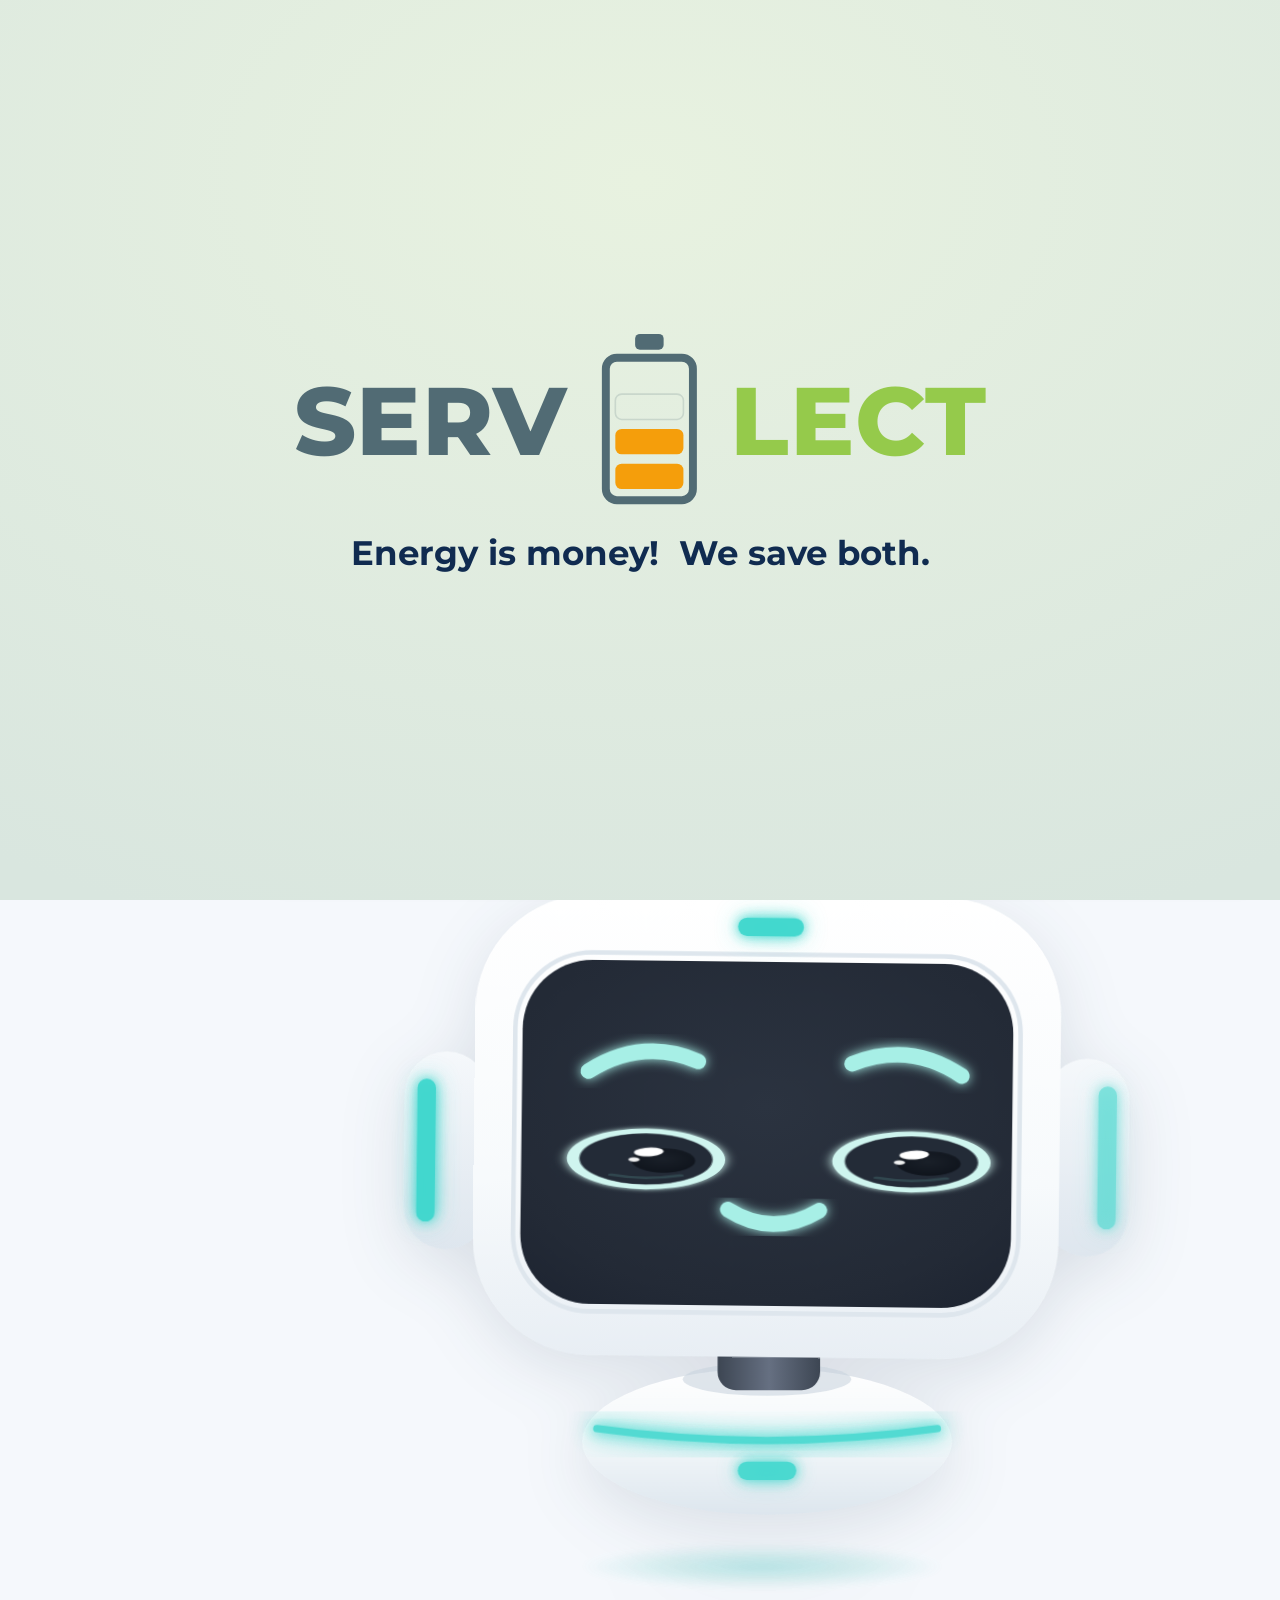
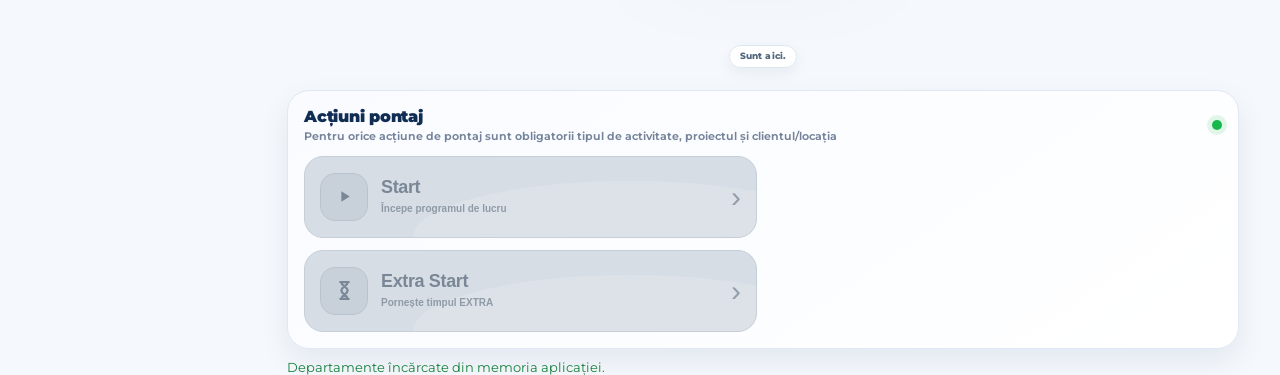
==== index.html @ d813107c "Add files via upload" ====
<!DOCTYPE html>
<html lang="ro">
<head>
  <meta charset="utf-8" />
  <meta name="viewport" content="width=device-width, initial-scale=1" />
  <title>SERVELECT • Pontaj & Concedii</title>
  <link rel="preconnect" href="https://fonts.gstatic.com" crossorigin>
  <link href="https://fonts.googleapis.com/css2?family=Montserrat:wght@400;600;700;800&display=swap" rel="stylesheet">
  <link rel="icon" href="favicon.png" />
  <link rel="manifest" href="manifest.webmanifest?v=offline-first-v4.9.50-mobile-fast-commit-20261015-1" />
  <link rel="stylesheet" href="robot-pet.css?v=offline-first-v4.9.50-mobile-fast-commit-20261015-1" />
  <meta name="pontaj-build" content="offline-first-v4.9.50-mobile-fast-commit-20261015-1" />
  <meta name="theme-color" content="#516A75"/>
  <style>
    :root{
      --brand:#516B74;
      --brand-weak:rgba(81,106,117,0.88);
      --accent:#95CA4B;
      --text:#0f172a;
      --muted:#5b6b73;
      --bg:#f4f7f9;
      --card:#ffffff;
      --ring:#cfe0e7;
      --danger:#ef4444;
      --warn:#f59e0b;
    }
    *{box-sizing:border-box}
    html,body{height:100%; width:100%}
    body{
      margin:0;
      font-family: Montserrat, ui-sans-serif, system-ui, -apple-system, Segoe UI, Roboto, Arial, sans-serif;
      color:var(--text);
      background:
        linear-gradient(180deg, rgba(149, 202, 75, 0.91) 0%, rgba(81, 106, 117, 0.88) 66%),
        url('background.jpg');
      background-size: cover;
      background-position: center center;
      background-repeat: no-repeat;
      background-attachment: fixed;
      min-height:100vh;
    }
    .shell{max-width:1100px;margin:0 auto;padding:24px;}
    .nav{
      display:flex;align-items:center;justify-content:space-between;
      gap:16px;padding:14px 16px;border-radius:16px;
      background:linear-gradient(180deg, rgba(255,255,255,.95), rgba(255,255,255,.80));
      backdrop-filter: blur(8px);
      box-shadow: 0 8px 30px rgba(81,106,117,.18);
      border:1px solid rgba(81,106,117,.18);
    }
    .brand{display:flex;align-items:center;gap:12px;text-decoration:none;color:inherit}
    .brand img{ width:38px;height:38px;object-fit:contain;aspect-ratio:1/1;border-radius:10px;box-shadow:0 3px 10px rgba(81,106,117,.25) }
    .brand h1{font-size:18px;letter-spacing:.2px;margin:0;line-height:1.1}
    .brand h1 span{display:block;font-weight:700}
    .brand small{display:block;font-size:12px;color:var(--muted);margin-top:2px}
    .hero{ margin-top:20px; display:grid;grid-template-columns:1.1fr .9fr;gap:24px;align-items:stretch; }
    @media (max-width:900px){ .hero{grid-template-columns:1fr} }
    .card{ background:var(--card); border:1px solid rgba(14,165,233,.12); border-radius:18px; box-shadow: 0 20px 60px rgba(2,132,199,.08); }
    .panel{padding:20px 20px 14px 20px}
    .panel header{ display:flex;align-items:center;gap:10px;margin:6px 0 14px; }
    .panel header .dot{ width:10px;height:10px;border-radius:50%;background:var(--accent); box-shadow:0 0 0 4px rgba(149,202,75,0.18); }
    .panel header h2{margin:0;font-size:18px}
    .sub{color:var(--muted);font-size:14px;margin:0 0 14px}
    label{display:block;font-size:12px;color:var(--muted);margin:4px 0 6px}
    .grid{display:grid;gap:14px}
    .grid.cols-3{grid-template-columns:repeat(3,minmax(0,1fr))}
    .grid.cols-2{grid-template-columns:repeat(2,minmax(0,1fr))}
    @media (max-width:900px){ .grid.cols-3,.grid.cols-2{grid-template-columns:1fr} }
    select, input[type="text"], input[type="email"], input[type="date"], input[type="time"]{
      width:100%;padding:12px 12px;border-radius:12px;border:1px solid #e5e7eb;background:#fff;
      font-size:15px;outline:none;transition: box-shadow .15s, border-color .15s;
    }
    select:focus, input:focus{ border-color: var(--brand); box-shadow:0 0 0 4px var(--ring); }
    .btnbar{display:flex;flex-wrap:wrap;gap:10px;margin-top:8px}
    .btn{ --bg:#e2e8f0; --fg:#0f172a; appearance:none;border:0;border-radius:12px;padding:12px 16px;font-weight:600;
      cursor:pointer;transition: transform .06s ease, box-shadow .2s ease, background .2s; box-shadow:0 6px 16px rgba(15,23,42,.08);
      color:var(--fg);background:var(--bg); }
    .btn:active{transform: translateY(1px)}
    .btn.primary{ --bg: var(--accent); --fg:#fff }
    .btn.pause{ --bg:#f59e0b; --fg:#111827 }
    .btn.unpause{ --bg: var(--brand); --fg:#fff }
    .btn.finish{ --bg: var(--accent); --fg:#fff }
    .btn.extra{ --bg:#64748b; --fg:#fff }
    .btn.invoire{ --bg: var(--brand); --fg:#fff }
    .btn:disabled{opacity:.6;cursor:not-allowed;}
    .btn-slot{display:inline-flex;}
    .leave{ border:1px dashed #cbd5e1;border-radius:14px;padding:12px;background:#f8fafc; }
    .invoire-box{ border:1px dashed #cbd5e1;border-radius:14px;padding:12px;background:#f8fafc;margin-top:16px;display:none; }
    .kicker{font-size:12px;color:var(--muted);margin-bottom:6px}
    .status{font-size:13px;color:var(--muted);margin-top:10px}
    .mono{font-family: ui-monospace, SFMono-Regular, Menlo, Consolas, monospace;white-space:pre-wrap}
    .chip{ display:inline-flex;align-items:center;gap:8px;padding:8px 10px;border-radius:999px;background:rgba(81,106,117,.10);color:#2f3e45;font-weight:600;font-size:12px }
    .chip-menu{
      position:relative;
      cursor:pointer;
      padding-right:4px;
    }
    .chip-main{
      display:flex;
      align-items:center;
      gap:8px;
    }
    .chip-label{
      white-space:nowrap;
      max-width:160px;
      overflow:hidden;
      text-overflow:ellipsis;
    }
    .chip-burger{
      border:none;
      background:transparent;
      padding:4px;
      border-radius:999px;
      display:flex;
      flex-direction:column;
      gap:3px;
      cursor:pointer;
    }
    .chip-burger .burger-line{
      width:14px;
      height:2px;
      border-radius:999px;
      background:#2f3e45;
      transition: transform .18s ease, opacity .18s ease;
    }
    .chip.open .chip-burger .burger-line:nth-child(1){
      transform: translateY(5px) rotate(45deg);
    }
    .chip.open .chip-burger .burger-line:nth-child(2){
      opacity:0;
    }
    .chip.open .chip-burger .burger-line:nth-child(3){
      transform: translateY(-5px) rotate(-45deg);
    }

    .chip-dropdown{
      position:absolute;
      right:0;
      top:100%;
      margin-top:8px;
      min-width:260px;
      background:#ffffff;
      border-radius:14px;
      box-shadow:0 14px 40px rgba(15,23,42,.26);
      padding:12px;
      border:1px solid rgba(15,23,42,.08);
      opacity:0;
      transform:translateY(-4px);
      pointer-events:none;
      transition: opacity .18s ease, transform .18s ease;
      z-index:50;
    }
    .chip.open .chip-dropdown{
      opacity:1;
      transform:translateY(0);
      pointer-events:auto;
    }

    .chip-dropdown-section{ margin-bottom:8px; }
    .chip-dropdown-section:last-child{ margin-bottom:0; }

    .chip-dropdown-title{
      font-size:13px;
      font-weight:700;
      margin-bottom:6px;
    }
    .chip-field{
      display:flex;
      flex-direction:column;
      gap:4px;
      font-size:12px;
      margin-bottom:6px;
    }
    .chip-field span{
      opacity:.8;
    }
    .chip-field input{
      font-size:13px;
      padding:8px 10px;
      border-radius:10px;
      border:1px solid #d1d5db;
      outline:none;
    }
    .chip-field input:focus{
      border-color:var(--brand);
      box-shadow:0 0 0 2px var(--ring);
    }

    .chip-btn{
      width:100%;
      margin-top:4px;
      border:none;
      border-radius:10px;
      padding:8px 10px;
      font-size:13px;
      font-weight:600;
      background:var(--brand);
      color:#ffffff;
      cursor:pointer;
      display:inline-flex;
      align-items:center;
      justify-content:center;
      gap:6px;
    }
    .chip-btn-secondary{
      background:var(--accent);
      color:#0f172a;
    }
    .chip-btn:disabled{
      opacity:.6;
      cursor:not-allowed;
    }
    .chip-link-btn{
      margin-top:4px;
      border:none;
      background:transparent;
      font-size:12px;
      color:var(--muted);
      cursor:pointer;
      text-decoration:underline;
      padding:4px 0 0;
    }
    .chip-hint{
      margin-top:4px;
      font-size:11px;
    }
    .chip-hint.ok{ color:#15803d; }
    .chip-hint.err{ color:#b91c1c; }
    .chip-hint.warn{ color:#a16207; }

    .rail{padding:18px}
    .summary{ display:grid;gap:12px }
    .summary .item{ display:flex;align-items:center;gap:10px;padding:12px;border-radius:14px;background:#f8fafc;border:1px solid #e2e8f0; }
    .footer{ margin-top:18px;font-size:12px;color:var(--muted);text-align:center }
    .ok{color:#15803d} .err{color:#ef4444} .warn{color:#a16207}

    .toast{
      position: fixed; left: 50%; transform: translateX(-50%);
      bottom: 24px; z-index: 9999; min-width: 280px; max-width: 92vw;
      background: #0f172a; color: #fff; border-radius: 14px; padding: 14px 16px;
      box-shadow: 0 20px 50px rgba(2,6,23,.35); display:none; font-size:14px
    }
    .toast.ok{ background:#166534 }
    .toast.warn{ background:#a16207 }
    .toast.err{ background:#991b1b }
    .toast .small{opacity:.85;font-size:12px;margin-top:4px}

    body.action-lock .btnbar { pointer-events: none; }
    body.action-lock .btnbar .btn { opacity:.6; cursor:not-allowed; }

    .invoire-mode-row{
      display:flex;
      gap:16px;
      flex-wrap:wrap;
      align-items:center;
      margin-bottom:10px;
    }
    .invoire-radio{
      display:flex;
      align-items:center;
      gap:6px;
      font-size:13px;
      color:var(--text);
      cursor:pointer;
    }
    .invoire-radio input{
      width:auto;
      margin:0;
    }
    .invoire-hint{
      font-size:12px;
      color:var(--muted);
      margin-top:6px;
    }
    .invoire-actions{
      display:flex;
      flex-wrap:wrap;
      align-items:center;
      gap:10px;
      margin-top:12px;
    }

    /* ===== SPLASH ===== */
    .splash{ position:fixed; inset:0; z-index:2000; display:grid; place-items:center;
      background: radial-gradient(1200px 800px at 50% 20%, #e8f2e0, #d9e6df);
      opacity:1; transform:scale(1); transition: opacity .6s ease, transform .6s ease; }
    .splash.hide{ opacity:0; transform:scale(1.01); pointer-events:none }
    .s-wrap{ width:min(1100px, 92vw); text-align:center; user-select:none }
    .brand-line{ display:flex; align-items:center; justify-content:center; gap: clamp(10px, 2vw, 22px);
      line-height:1; flex-wrap:wrap; }
    .brand-word{ font-weight:800; letter-spacing:.5px; font-size: clamp(44px, 9vw, 96px); }
    .serv{ color:var(--brand) } .lect{ color:var(--accent) }
    .battery{ height: clamp(110px, 20vw, 190px); width:auto; display:block;
              filter: drop-shadow(0 8px 24px rgba(0,0,0,.08)); }
    .bat-outline{ stroke:var(--brand); stroke-width:10; fill:none; stroke-linejoin:round }
    .bat-cap{ fill:var(--brand) }
    .bar{ opacity:.18; fill:transparent; stroke:var(--brand); stroke-width:2; transition: opacity .2s ease }
    .bar.on{ opacity:1; fill:currentColor; stroke:transparent }
    .bar.stage-red{ color:#ef4444 } .bar.stage-yellow{ color:#f59e0b } .bar.stage-green{ color:var(--accent) }
    .glow{ filter: drop-shadow(0 0 0 rgba(149,202,75,0)); transition: filter .5s ease }
    .glow.active{ filter: drop-shadow(0 0 14px rgba(149,202,75,.75)) drop-shadow(0 0 28px rgba(149,202,75,.45)); }
    .tag{ margin-top: clamp(10px, 2.2vw, 18px); font-weight:700; font-size: clamp(18px, 3.6vw, 34px); line-height:1.15; }
    @media (prefers-reduced-motion: reduce){ .glow, .bar, .splash{ transition:none } }

    .sync-chip{display:flex;align-items:center;gap:8px;min-height:38px;padding:8px 12px;border-radius:999px;background:rgba(255,255,255,.82);border:1px solid rgba(81,106,117,.18);font-size:12px;font-weight:700;color:var(--brand);white-space:nowrap;box-shadow:0 8px 22px rgba(15,23,42,.06)}
    .sync-dot{width:8px;height:8px;border-radius:50%;background:#95CA4B;box-shadow:0 0 0 3px rgba(149,202,75,.18);flex:0 0 auto}
    .sync-chip.pending .sync-dot{background:#f59e0b;box-shadow:0 0 0 3px rgba(245,158,11,.18)}
    .sync-chip.offline .sync-dot{background:#64748b;box-shadow:0 0 0 3px rgba(100,116,139,.18)}
    .sync-chip.error .sync-dot{background:#ef4444;box-shadow:0 0 0 3px rgba(239,68,68,.18)}
    .sync-chip{cursor:pointer}
    .sync-dialog{width:min(680px,92vw);border:0;border-radius:20px;padding:0;box-shadow:0 28px 80px rgba(15,23,42,.35);color:var(--text)}
    .sync-dialog::backdrop{background:rgba(15,23,42,.55);backdrop-filter:blur(2px)}
    .sync-dialog-card{padding:22px}
    .sync-dialog h2{margin:0 0 8px;font-size:20px}
    .sync-dialog p{margin:6px 0;color:var(--muted);font-size:13px;line-height:1.5}
    .sync-diagnostic-list{margin:14px 0;padding:12px;border-radius:12px;background:#f8fafc;border:1px solid #e2e8f0;max-height:220px;overflow:auto;font:12px/1.55 ui-monospace,SFMono-Regular,Consolas,monospace;white-space:pre-wrap}
    .sync-dialog-actions{display:flex;flex-wrap:wrap;gap:10px;justify-content:flex-end;margin-top:16px}
    .sync-dialog-actions button{border:0;border-radius:10px;padding:10px 13px;font-weight:700;cursor:pointer}
    .sync-dialog-actions .primary{background:var(--brand);color:#fff}
    .sync-dialog-actions .danger{background:#fee2e2;color:#991b1b}
    @media(max-width:760px){.sync-chip{order:3;width:100%;justify-content:center}}
  /* ================= PROFESSIONAL ACTIVE DASHBOARD V4.8 ================= */
    .active-dashboard-v48{display:none;margin-top:18px;color:#0b2347}
    body.pontaj-active-v48 .active-dashboard-v48{display:block}
    body.pontaj-active-v48 .hero{display:none}
    .active-dashboard-v48 *{box-sizing:border-box}
    .active-dashboard-v48 button{font:inherit}
    .active-dashboard-v48 [hidden]{display:none!important}
    .active-head-v48{
      display:flex;align-items:center;justify-content:space-between;gap:18px;
      padding:22px 26px;border-radius:24px;background:rgba(255,255,255,.97);
      border:1px solid rgba(15,61,118,.08);box-shadow:0 16px 42px rgba(15,42,80,.12)
    }
    .active-identity-v48{min-width:0}
    .active-name-v48{font-size:clamp(24px,3vw,38px);line-height:1.05;font-weight:800;letter-spacing:-.035em;color:#08234b;white-space:nowrap;overflow:hidden;text-overflow:ellipsis}
    .active-norm-line-v48{display:flex;align-items:center;gap:9px;margin-top:10px;color:#5d6f8c;font-weight:600;font-size:clamp(14px,1.5vw,18px)}
    .active-norm-icon-v48{width:22px;height:22px;color:#0f6bf2;flex:none}
    .active-state-pill-v48{display:flex;align-items:center;gap:9px;padding:12px 17px;border-radius:999px;background:#effbf3;border:1px solid #c9efd5;color:#08a13a;font-weight:800;white-space:nowrap}
    .active-state-pill-v48::before{content:'';width:10px;height:10px;border-radius:50%;background:currentColor;box-shadow:0 0 0 5px color-mix(in srgb,currentColor 13%,transparent)}
    .active-state-pill-v48.paused{background:#fff8e8;border-color:#ffe1a2;color:#dc8a00}
    .active-state-pill-v48.extra{background:#f6efff;border-color:#e0c9ff;color:#7a35d8}
    .active-sync-line-v48{margin-top:10px;font-size:12px;color:#71809a;text-align:right;font-weight:700}

    .active-progress-card-v48{margin-top:18px;padding:22px;border-radius:26px;background:rgba(255,255,255,.98);border:1px solid rgba(15,61,118,.08);box-shadow:0 18px 52px rgba(15,42,80,.14)}
    .active-progress-layout-v48{display:grid;grid-template-columns:minmax(0,1fr) minmax(210px,300px);gap:22px;align-items:center}
    .main-ring-area-v48{position:relative;display:grid;place-items:center;min-width:0;padding:8px}
    .main-ring-v48{position:relative;width:min(100%,610px);aspect-ratio:1;border-radius:50%;filter:drop-shadow(0 12px 20px rgba(0,103,255,.12))}
    .main-ring-v48 > svg,.extra-ring-v48 > svg{position:absolute;inset:0;width:100%;height:100%;transform:rotate(-90deg);overflow:visible}
    .ring-track-v48{fill:none;stroke:#e9eef5;stroke-width:13}
    .ring-progress-v48{fill:none;stroke:url(#normGradientV48);stroke-width:13;stroke-linecap:round;stroke-dasharray:615.752;stroke-dashoffset:615.752;transition:stroke-dashoffset .8s cubic-bezier(.22,.8,.25,1),filter .4s ease;filter:drop-shadow(0 3px 5px rgba(0,98,255,.22))}
    .ring-ticks-v48{fill:none;stroke:#dce4ee;stroke-width:1.1;stroke-dasharray:1.2 7.4;opacity:.9}
    .ring-center-v48{position:absolute;inset:12%;display:flex;flex-direction:column;align-items:center;justify-content:center;text-align:center;border-radius:50%}
    .ring-clock-v48{width:38px;height:38px;color:#0871f8;margin-bottom:8px}
    .worked-time-v48{font-variant-numeric:tabular-nums;font-size:clamp(42px,7vw,86px);line-height:1;font-weight:800;letter-spacing:-.055em;color:#061d43}
    .worked-label-v48{margin-top:7px;color:#60708c;font-size:clamp(14px,2vw,22px);font-weight:600}
    .inner-pause-v48{margin-top:18px;width:clamp(118px,25%,170px);aspect-ratio:1;border-radius:50%;display:flex;flex-direction:column;align-items:center;justify-content:center;background:linear-gradient(145deg,#fff,#f4f9ff);border:3px solid #b8d9ff;box-shadow:inset 0 0 24px rgba(38,123,255,.08),0 8px 20px rgba(19,89,173,.08)}
    .pause-icon-v48{font-size:20px;line-height:1;color:#0871f8;font-weight:900}
    .pause-label-v48{margin-top:4px;font-weight:700;color:#213755;font-size:13px}
    .pause-time-v48{font-variant-numeric:tabular-nums;font-size:clamp(19px,3vw,31px);line-height:1.05;font-weight:800;color:#0871f8;margin-top:2px}
    .norm-now-v48{margin-top:14px;padding-top:13px;min-width:180px;border-top:1px solid #aab5c4;color:#1a2d48;font-weight:700;font-size:14px}
    .norm-now-time-v48{display:block;color:#0871f8;font-size:clamp(21px,3vw,34px);font-variant-numeric:tabular-nums;margin-top:3px}

    .active-side-v48{display:flex;flex-direction:column;gap:16px;min-width:0}
    .overtime-card-v48{display:flex;align-items:center;justify-content:center;gap:12px;padding:16px 12px;border-radius:20px;background:#fff;border:1px solid #e5eaf0;box-shadow:0 10px 24px rgba(12,43,83,.09)}
    .overtime-arrow-v48{font-size:33px;line-height:1;color:#09af43;font-weight:800}
    .overtime-label-v48{font-size:15px;font-weight:700;color:#142b4c}
    .overtime-time-v48{font-size:clamp(23px,3vw,34px);line-height:1.1;color:#08af43;font-weight:800;font-variant-numeric:tabular-nums}
    .extra-card-v48{padding:16px 13px;border-radius:22px;background:linear-gradient(180deg,#fff,#f8faff);border:1px solid #e4e9f0;text-align:center;box-shadow:0 12px 28px rgba(12,43,83,.08)}
    .extra-ring-v48{position:relative;width:min(100%,190px);aspect-ratio:1;margin:0 auto}
    .extra-ring-track-v48{fill:none;stroke:#e8ebf0;stroke-width:13}
    .extra-ring-progress-v48{fill:none;stroke:url(#extraGradientV48);stroke-width:13;stroke-linecap:round;stroke-dasharray:515.221;stroke-dashoffset:515.221;transition:stroke-dashoffset .8s cubic-bezier(.22,.8,.25,1),filter .4s ease}
    .extra-card-v48.active .extra-ring-progress-v48{filter:drop-shadow(0 0 8px rgba(128,61,238,.5))}
    .extra-ring-center-v48{position:absolute;inset:20%;display:flex;flex-direction:column;align-items:center;justify-content:center}
    .extra-star-v48{font-size:27px;color:#086cf0;line-height:1}
    .extra-card-v48.active .extra-star-v48{color:#823ce8}
    .extra-label-v48{font-weight:700;color:#1a2e4c;margin-top:6px}
    .extra-time-v48{font-size:clamp(24px,3vw,37px);font-weight:800;font-variant-numeric:tabular-nums;color:#0b2244;margin-top:2px}
    .extra-caption-v48{font-size:12px;color:#6b7b96;margin-top:10px;line-height:1.35}

    .active-controls-v48{display:grid;grid-template-columns:1fr 1fr;gap:16px;margin-top:18px}
    .active-control-v48{touch-action:manipulation;-webkit-tap-highlight-color:transparent;user-select:none;min-height:92px;border-radius:22px;border:0;display:flex;align-items:center;justify-content:center;gap:16px;padding:16px 22px;cursor:pointer;font-weight:800;box-shadow:0 13px 28px rgba(7,55,130,.15);transition:transform .12s ease,box-shadow .2s ease,opacity .2s ease}
    .active-control-v48:hover{transform:translateY(-1px);box-shadow:0 16px 34px rgba(7,55,130,.2)}
    .active-control-v48:active{transform:translateY(1px)}
    .active-control-v48:disabled{opacity:.47;cursor:not-allowed;transform:none}
    .active-control-icon-v48{width:54px;height:54px;border-radius:50%;display:grid;place-items:center;border:2px solid currentColor;font-size:25px;flex:none}
    .active-control-copy-v48{text-align:left}
    .active-control-title-v48{display:block;font-size:clamp(20px,2.5vw,29px);line-height:1.05}
    .active-control-sub-v48{display:block;margin-top:6px;font-size:13px;font-weight:600;opacity:.76}
    .active-finish-v48{background:linear-gradient(135deg,#0758d8,#0877ff);color:#fff}
    .active-pause-v48{background:#fff;color:#0866e6;border:2px solid #0871f8}
    .active-unpause-v48{background:linear-gradient(135deg,#fff8e7,#fff);color:#d98200;border:2px solid #f3a719}
    .active-extra-finish-v48{grid-column:1/-1;background:linear-gradient(135deg,#6420c9,#8b43ed);color:#fff}
    .active-controls-v48.extra-only{grid-template-columns:1fr}
    .active-controls-v48.extra-only .active-extra-finish-v48{min-height:104px}

    .day-summary-v48{margin-top:18px;padding:22px 24px;border-radius:24px;background:rgba(255,255,255,.98);border:1px solid rgba(15,61,118,.08);box-shadow:0 14px 36px rgba(15,42,80,.1)}
    .day-summary-head-v48{display:flex;align-items:center;justify-content:space-between;gap:12px;margin-bottom:20px}
    .day-summary-title-v48{font-size:18px;font-weight:800;color:#112a4d}
    .day-summary-updated-v48{font-size:12px;color:#6f809c;font-weight:700}
    .day-summary-updated-v48::after{content:'';display:inline-block;width:8px;height:8px;border-radius:50%;background:#11b947;margin-left:8px}
    .day-summary-grid-v48{display:grid;grid-template-columns:repeat(4,1fr)}
    .day-summary-item-v48{padding:4px 18px;text-align:center;border-right:1px solid #dfe6ef;min-width:0}
    .day-summary-item-v48:last-child{border-right:0}
    .day-summary-icon-v48{font-size:25px;line-height:1;margin-bottom:8px}
    .day-summary-label-v48{font-size:13px;color:#687995;font-weight:700;white-space:nowrap}
    .day-summary-value-v48{font-size:clamp(22px,3vw,34px);font-weight:800;font-variant-numeric:tabular-nums;margin-top:5px;color:#0b6cf2}
    .day-summary-sub-v48{font-size:11px;color:#6d7d96;margin-top:5px;white-space:nowrap;overflow:hidden;text-overflow:ellipsis}
    .summary-overtime-v48 .day-summary-icon-v48,.summary-overtime-v48 .day-summary-value-v48{color:#08ad43}
    .summary-pause-v48 .day-summary-icon-v48,.summary-pause-v48 .day-summary-value-v48{color:#ff7b00}
    .summary-start-v48 .day-summary-icon-v48,.summary-start-v48 .day-summary-value-v48{color:#7645df}
    .active-dashboard-note-v48{margin:13px 4px 0;color:#e8f3ef;font-size:12px;text-align:center;font-weight:650;text-shadow:0 1px 2px rgba(0,0,0,.15)}

    @media(max-width:820px){
      body.pontaj-active-v48{background:#f6f9fc}
      body.pontaj-active-v48 .shell{max-width:none;padding:10px 10px 22px}
      body.pontaj-active-v48 .nav{display:none}
      .active-dashboard-v48{margin-top:0}
      .active-head-v48{padding:18px 17px;border-radius:21px;gap:10px}
      .active-name-v48{font-size:25px}
      .active-norm-line-v48{font-size:14px;margin-top:7px}
      .active-state-pill-v48{padding:9px 11px;font-size:13px}
      .active-sync-line-v48{display:none}
      .active-progress-card-v48{padding:14px 11px;border-radius:22px;margin-top:12px}
      .active-progress-layout-v48{grid-template-columns:1fr;gap:12px}
      .main-ring-area-v48{padding:0}
      .main-ring-v48{width:100%}
      .ring-track-v48,.ring-progress-v48{stroke-width:12}
      .worked-time-v48{font-size:clamp(38px,12vw,57px)}
      .worked-label-v48{font-size:14px;margin-top:4px}
      .ring-clock-v48{width:27px;height:27px;margin-bottom:5px}
      .inner-pause-v48{margin-top:9px;width:102px;border-width:2px}
      .pause-label-v48{font-size:11px}.pause-time-v48{font-size:20px}
      .norm-now-v48{margin-top:9px;padding-top:8px;min-width:128px;font-size:11px}
      .norm-now-time-v48{font-size:21px}
      .active-side-v48{display:grid;grid-template-columns:1fr 1fr;gap:10px}
      .overtime-card-v48{display:flex;flex-direction:column;align-items:center;justify-content:center;padding:10px 4px;border-radius:16px}.overtime-arrow-v48{font-size:21px}.overtime-label-v48{font-size:11px}.overtime-time-v48{font-size:20px}
      .extra-card-v48{padding:9px 5px;border-radius:17px}.extra-ring-v48{width:118px}.extra-label-v48{font-size:12px}.extra-time-v48{font-size:20px}.extra-star-v48{font-size:20px}.extra-caption-v48{font-size:9px;margin-top:5px}
      .active-controls-v48{gap:10px;margin-top:12px}
      .active-control-v48{touch-action:manipulation;-webkit-tap-highlight-color:transparent;user-select:none;min-height:76px;padding:12px 10px;border-radius:19px;gap:10px}
      .active-control-icon-v48{width:43px;height:43px;font-size:20px}.active-control-title-v48{font-size:19px}.active-control-sub-v48{font-size:10px;margin-top:3px}
      .day-summary-v48{margin-top:12px;padding:17px 8px 14px;border-radius:21px}
      .day-summary-head-v48{margin:0 8px 14px}.day-summary-title-v48{font-size:15px}.day-summary-updated-v48{font-size:10px}
      .day-summary-grid-v48{grid-template-columns:repeat(4,minmax(0,1fr))}
      .day-summary-item-v48{padding:2px 6px}.day-summary-icon-v48{font-size:19px;margin-bottom:5px}.day-summary-label-v48{font-size:9px}.day-summary-value-v48{font-size:17px;margin-top:3px}.day-summary-sub-v48{font-size:8px;margin-top:3px}
      .active-dashboard-note-v48{color:#61708a;text-shadow:none}
    }
    @media(max-width:420px){
      .active-head-v48{align-items:flex-start}.active-state-pill-v48{font-size:11px;padding:8px 9px}.active-name-v48{font-size:22px}
      .active-progress-layout-v48{grid-template-columns:1fr}
      .worked-time-v48{font-size:37px}.inner-pause-v48{width:88px}.pause-time-v48{font-size:17px}.norm-now-v48{min-width:112px}.norm-now-time-v48{font-size:18px}
      .active-control-icon-v48{display:none}.active-control-copy-v48{text-align:center}.active-control-title-v48{font-size:18px}
    }
    @media(prefers-reduced-motion:reduce){.ring-progress-v48,.extra-ring-progress-v48,.active-control-v48{touch-action:manipulation;-webkit-tap-highlight-color:transparent;user-select:none;transition:none}}


    /* ================= LIVE PROFILE / HISTORY / NOTIFICATION V5.0 ================= */
    .nav-history-v49{border:1px solid rgba(8,105,235,.2);background:#fff;color:#0968df;border-radius:999px;min-height:38px;padding:8px 15px;font-weight:800;cursor:pointer;box-shadow:0 8px 22px rgba(15,23,42,.06);transition:transform .15s ease,box-shadow .2s ease}
    .nav-history-v49:hover{transform:translateY(-1px);box-shadow:0 12px 26px rgba(7,78,169,.13)}
    .persistent-notice-v49{margin:12px 0 0;display:flex;align-items:center;gap:12px;padding:13px 16px;border-radius:18px;border:1px solid #bfe8cc;background:linear-gradient(135deg,#effcf3,#f8fffa);color:#146b35;box-shadow:0 10px 25px rgba(18,119,57,.09)}
    .persistent-notice-v49.warn{border-color:#f6d898;background:linear-gradient(135deg,#fff8e8,#fffdf7);color:#8a5a00}
    .persistent-notice-v49.err{border-color:#f1b5b5;background:linear-gradient(135deg,#fff0f0,#fffafa);color:#9e2424}
    .notice-icon-v49{width:34px;height:34px;border-radius:50%;display:grid;place-items:center;background:currentColor;color:#fff;font-weight:900;flex:none}
    .notice-copy-v49{min-width:0;flex:1}.notice-title-v49{font-size:12px;font-weight:900;text-transform:uppercase;letter-spacing:.055em;opacity:.78}.notice-message-v49{margin-top:2px;font-size:13px;font-weight:700;line-height:1.35;white-space:normal}.notice-time-v49{font-size:11px;opacity:.68;font-weight:700;white-space:nowrap}

    .profile-live-v49{display:none;margin-top:14px;padding:16px;border-radius:19px;background:linear-gradient(135deg,#f7fbff,#fff);border:1px solid #dbe9f8;box-shadow:0 10px 24px rgba(12,62,119,.07)}
    .profile-live-v49.visible{display:block}.profile-live-head-v49{display:flex;align-items:flex-start;justify-content:space-between;gap:12px}.profile-live-name-v49{font-size:18px;font-weight:850;color:#0b2850}.profile-live-norm-v49{font-size:12px;color:#61738d;font-weight:700;margin-top:4px}.profile-state-v49{padding:7px 11px;border-radius:999px;background:#effbf3;color:#0c9d3a;border:1px solid #caeed5;font-size:11px;font-weight:850;white-space:nowrap}.profile-state-v49.paused{background:#fff8e8;color:#c47a00;border-color:#f7d99a}.profile-state-v49.extra{background:#f5efff;color:#7d36d7;border-color:#ddc8ff}.profile-state-v49.idle{background:#f1f5f9;color:#5b6b80;border-color:#dbe3ec}
    .profile-live-grid-v49{display:grid;grid-template-columns:repeat(4,minmax(0,1fr));gap:8px;margin-top:13px}.profile-stat-v49{padding:10px 8px;border-radius:13px;background:#fff;border:1px solid #e5edf6;text-align:center}.profile-stat-label-v49{font-size:10px;color:#718198;font-weight:750}.profile-stat-value-v49{margin-top:4px;font-size:16px;font-weight:850;color:#0a65df;font-variant-numeric:tabular-nums}.profile-live-foot-v49{display:flex;align-items:center;justify-content:space-between;gap:10px;margin-top:12px}.profile-source-v49{font-size:11px;color:#72829a;font-weight:700}.profile-history-v49,.active-history-v49{border:0;border-radius:12px;background:#086bf0;color:#fff;padding:9px 14px;font-weight:850;cursor:pointer;box-shadow:0 8px 17px rgba(8,107,240,.2)}
    .active-head-right-v49{display:flex;align-items:center;gap:12px}.active-head-status-v49{text-align:right}.active-history-v49{background:#fff;color:#0866e6;border:1px solid #cfe1fa;box-shadow:none}

    .history-modal-v49{position:fixed;inset:0;z-index:9999;display:grid;place-items:center;padding:18px;background:rgba(5,18,39,.55);backdrop-filter:blur(8px)}
    .history-modal-v49[hidden]{display:none!important}.history-dialog-v49{width:min(880px,100%);max-height:min(88vh,900px);display:flex;flex-direction:column;overflow:hidden;border-radius:25px;background:#f7f9fc;border:1px solid rgba(255,255,255,.62);box-shadow:0 30px 80px rgba(1,15,38,.34)}
    .history-head-v49{display:flex;align-items:center;justify-content:space-between;gap:14px;padding:18px 20px;background:#fff;border-bottom:1px solid #e3eaf3}.history-title-v49{font-size:21px;font-weight:900;color:#09264f}.history-sub-v49{font-size:12px;color:#6c7b91;font-weight:700;margin-top:3px}.history-close-v49{width:38px;height:38px;border:0;border-radius:50%;background:#edf3fa;color:#34506f;font-size:22px;cursor:pointer}.history-tools-v49{display:flex;align-items:center;justify-content:space-between;gap:10px;padding:12px 20px;background:#fff;border-bottom:1px solid #e7edf5}.history-range-v49{display:flex;gap:7px;flex-wrap:wrap}.history-range-v49 button{border:1px solid #d9e4f2;background:#fff;color:#4b617c;border-radius:999px;padding:7px 11px;font-size:11px;font-weight:850;cursor:pointer}.history-range-v49 button.active{background:#086bf0;color:#fff;border-color:#086bf0}.history-source-v49{font-size:11px;color:#718198;font-weight:750}.history-list-v49{overflow:auto;padding:14px 18px 20px;display:grid;gap:11px}.history-day-v49{display:grid;grid-template-columns:minmax(140px,1.1fr) repeat(5,minmax(92px,.75fr));gap:8px;align-items:center;padding:13px;border-radius:17px;background:#fff;border:1px solid #e1e9f3;box-shadow:0 7px 18px rgba(13,43,82,.055)}
    .history-date-v49{min-width:0}.history-date-main-v49{font-size:14px;font-weight:900;color:#122e52}.history-date-sub-v49{font-size:10px;color:#78869a;font-weight:700;margin-top:3px}.history-metric-v49{text-align:center;min-width:0}.history-metric-label-v49{font-size:9px;color:#7b899c;font-weight:800;text-transform:uppercase}.history-metric-value-v49{margin-top:4px;font-size:14px;font-weight:900;color:#0a63d7;font-variant-numeric:tabular-nums}.history-metric-v49.pause .history-metric-value-v49{color:#f17700}.history-metric-v49.extra .history-metric-value-v49{color:#7b3fda}.history-metric-v49.diff.positive .history-metric-value-v49{color:#08a43d}.history-metric-v49.diff.negative .history-metric-value-v49{color:#d44747}.history-empty-v49{padding:32px 16px;text-align:center;color:#697b94;font-weight:750}.history-loading-v49{padding:36px 16px;text-align:center;color:#4c6687;font-weight:800}
    @media(max-width:820px){
      .nav-history-v49{order:2}.persistent-notice-v49{margin-top:8px;padding:11px 12px;border-radius:15px}.notice-time-v49{display:none}
      .active-head-v48{flex-wrap:wrap}.active-head-right-v49{margin-left:auto}.active-head-status-v49{text-align:right}.active-history-v49{padding:8px 10px;font-size:11px}
      .profile-live-grid-v49{grid-template-columns:repeat(2,1fr)}
      .history-modal-v49{padding:0;place-items:end center}.history-dialog-v49{width:100%;max-height:92vh;border-radius:24px 24px 0 0}.history-day-v49{grid-template-columns:1fr 1fr 1fr;gap:10px}.history-date-v49{grid-column:1/-1;padding-bottom:7px;border-bottom:1px solid #edf1f6}.history-tools-v49{align-items:flex-start;flex-direction:column}.history-source-v49{width:100%}
    }
    @media(max-width:430px){.active-head-right-v49{width:100%;justify-content:space-between}.active-head-status-v49{text-align:left}.profile-live-head-v49{align-items:center}.profile-live-grid-v49{grid-template-columns:repeat(2,1fr)}.history-list-v49{padding:10px}.history-day-v49{padding:11px}.history-metric-value-v49{font-size:13px}}


    /* ================= MOBILE NATIVE NAV + RESPONSIVE V5.0 ================= */
    .mobile-nav-v50{display:none}
    .history-fixed-range-v50{display:flex;align-items:center;gap:8px;color:#15355d;font-size:13px;font-weight:900}
    .history-fixed-icon-v50{width:29px;height:29px;display:grid;place-items:center;border-radius:10px;background:#eaf3ff;color:#0870ee;font-size:17px}
    .history-weekday-v50{display:inline-flex;align-items:center;justify-content:center;min-width:36px;height:28px;padding:0 8px;margin-right:9px;border-radius:9px;background:#eaf3ff;color:#086be8;font-size:12px;font-weight:950;vertical-align:middle}
    .history-date-number-v50{vertical-align:middle;font-size:16px;font-weight:950;color:#102d53}

    @media(max-width:820px){
      html,body{max-width:100%;overflow-x:hidden}
      body{background:#f3f7fb;background-attachment:scroll;padding-bottom:calc(78px + env(safe-area-inset-bottom,0px))}
      .shell{width:100%;max-width:none;margin:0;padding:10px 10px calc(94px + env(safe-area-inset-bottom,0px))}
      .nav{position:relative;display:grid;grid-template-columns:minmax(0,1fr) auto;gap:9px 10px;padding:10px 11px;border-radius:18px;box-shadow:0 8px 24px rgba(21,54,91,.1)}
      .brand{min-width:0;gap:9px}.brand img{width:33px;height:33px;border-radius:9px}.brand h1{font-size:14px}.brand small{font-size:9px;white-space:nowrap;overflow:hidden;text-overflow:ellipsis;max-width:210px}
      .nav-history-v49{display:none!important}
      .sync-chip{grid-column:1/-1;width:100%;justify-content:center;min-height:34px;padding:7px 10px;font-size:10px}
      .chip-menu{justify-self:end;padding:7px}.chip-label{display:none}.chip-dropdown{position:fixed;left:10px;right:10px;top:58px;min-width:0;width:auto;max-height:calc(100vh - 145px);overflow:auto}
      .hero{display:grid;grid-template-columns:1fr!important;gap:12px;margin-top:12px}.panel{padding:14px 12px 15px;border-radius:20px}.panel header{margin:2px 0 10px}.panel header h2{font-size:17px}.sub{font-size:12px;line-height:1.45}
      .rail{display:none!important}.grid,.grid.cols-2,.grid.cols-3{grid-template-columns:1fr!important;gap:10px}
      select,input[type="text"],input[type="email"],input[type="date"],input[type="time"]{min-height:48px;padding:12px;font-size:16px;border-radius:13px}
      label{font-size:11px;margin-top:2px}.btnbar{display:grid;grid-template-columns:repeat(2,minmax(0,1fr));gap:9px;width:100%}.btnbar>.btn-slot{display:flex;width:100%}.btnbar>.btn-slot>.btn,.btnbar>.btn{width:100%;min-height:52px;padding:12px 8px}.btnbar>.status{grid-column:1/-1}.btnbar #extraBar,#extraBar{grid-column:1/-1}
      .leave,.invoire-box{padding:11px;border-radius:16px}.invoire-actions{display:grid;grid-template-columns:1fr}.invoire-actions .btn{width:100%;min-height:50px}
      .persistent-notice-v49{margin:9px 0 0;padding:10px 11px;border-radius:15px;gap:9px}.notice-icon-v49{width:30px;height:30px}.notice-title-v49{font-size:9px}.notice-message-v49{font-size:11px;line-height:1.35}.notice-time-v49{display:none}
      .profile-live-v49{padding:13px;border-radius:17px}.profile-live-head-v49{align-items:center}.profile-live-name-v49{font-size:16px}.profile-live-norm-v49{font-size:10px}.profile-live-grid-v49{grid-template-columns:repeat(2,minmax(0,1fr));gap:7px}.profile-stat-v49{padding:9px 5px}.profile-live-foot-v49{align-items:flex-start;flex-direction:column}.profile-history-v49{display:none!important}

      body.pontaj-active-v48{padding-bottom:calc(78px + env(safe-area-inset-bottom,0px))}
      body.pontaj-active-v48 .shell{padding:9px 9px calc(92px + env(safe-area-inset-bottom,0px))}
      body.pontaj-active-v48 .nav{display:none}
      body.pontaj-active-v48 .persistent-notice-v49{margin:0 0 8px}
      .active-dashboard-v48{width:100%;max-width:560px;margin:0 auto}.active-head-v48{display:grid;grid-template-columns:minmax(0,1fr) auto;align-items:center;padding:14px 13px;border-radius:19px;gap:8px}.active-name-v48{font-size:clamp(19px,6vw,24px);overflow-wrap:anywhere}.active-norm-line-v48{font-size:11px;margin-top:5px}.active-head-right-v49{width:auto!important;margin:0!important;display:block}.active-head-status-v49{text-align:right!important}.active-state-pill-v48{font-size:10px;padding:7px 8px}.active-history-v49{display:none!important}
      .active-progress-card-v48{padding:10px 8px 11px;border-radius:20px;margin-top:9px;overflow:hidden}.active-progress-layout-v48{grid-template-columns:1fr;gap:8px}.main-ring-v48{width:min(100%,350px);margin:auto}.worked-time-v48{font-size:clamp(34px,12vw,52px)}.worked-label-v48{font-size:12px}.ring-clock-v48{width:24px;height:24px}.inner-pause-v48{width:92px;margin-top:7px;padding:7px}.pause-icon-v48{font-size:14px}.pause-label-v48{font-size:9px}.pause-time-v48{font-size:17px}.norm-now-v48{margin-top:7px;padding-top:6px;min-width:116px;font-size:9px}.norm-now-time-v48{font-size:17px}
      .active-side-v48{grid-template-columns:1fr 1fr;gap:8px}.overtime-card-v48{min-height:112px;padding:8px 4px}.extra-card-v48{padding:7px 4px}.extra-ring-v48{width:105px}.extra-caption-v48{font-size:8px;min-height:22px}.extra-time-v48{font-size:18px}
      .active-controls-v48{grid-template-columns:1fr 1fr;gap:8px;margin-top:9px}.active-control-v48{touch-action:manipulation;-webkit-tap-highlight-color:transparent;user-select:none;min-width:0;min-height:64px;padding:9px 6px;border-radius:17px;gap:7px}.active-control-icon-v48{display:grid!important;width:35px;height:35px;font-size:16px}.active-control-copy-v48{text-align:left}.active-control-title-v48{font-size:15px}.active-control-sub-v48{font-size:8px;margin-top:2px}.active-controls-v48.extra-only{grid-template-columns:1fr}.active-controls-v48.extra-only .active-extra-finish-v48{min-height:68px}
      .day-summary-v48{padding:14px 10px 10px;margin-top:9px;border-radius:19px}.day-summary-head-v48{margin:0 3px 10px}.day-summary-grid-v48{grid-template-columns:repeat(2,minmax(0,1fr));gap:0}.day-summary-item-v48{padding:8px 4px;border-right:1px solid #e3eaf2;border-bottom:1px solid #e3eaf2}.day-summary-item-v48:nth-child(2){border-right:0}.day-summary-item-v48:nth-child(3),.day-summary-item-v48:nth-child(4){border-bottom:0}.day-summary-item-v48:last-child{border-right:0}.day-summary-icon-v48{font-size:18px}.day-summary-label-v48{font-size:9px}.day-summary-value-v48{font-size:17px}.day-summary-sub-v48{font-size:8px}

      .mobile-nav-v50{position:fixed;left:0;right:0;bottom:0;z-index:1500;display:grid;grid-template-columns:repeat(3,1fr);min-height:calc(68px + env(safe-area-inset-bottom,0px));padding:6px max(14px,env(safe-area-inset-left,0px)) env(safe-area-inset-bottom,0px);background:rgba(255,255,255,.97);border-top:1px solid #dfe7f1;box-shadow:0 -10px 30px rgba(15,39,70,.12);backdrop-filter:blur(14px)}
      .mobile-nav-item-v50{appearance:none;border:0;background:transparent;color:#78879b;display:flex;flex-direction:column;align-items:center;justify-content:center;gap:3px;min-height:58px;font-family:inherit;font-size:10px;font-weight:800;cursor:pointer;border-radius:14px}.mobile-nav-item-v50 svg{width:24px;height:24px;fill:none;stroke:currentColor;stroke-width:1.9;stroke-linecap:round;stroke-linejoin:round}.mobile-nav-item-v50.active{color:#086cf0;background:#edf5ff}.mobile-nav-item-v50.active span{font-weight:950}

      .history-modal-v49{inset:0 0 calc(68px + env(safe-area-inset-bottom,0px)) 0;z-index:1000;padding:0;display:block;background:#f3f7fb;backdrop-filter:none}.history-dialog-v49{width:100%;height:100%;max-height:none;border:0;border-radius:0;box-shadow:none;background:#f3f7fb}.history-head-v49{padding:max(14px,env(safe-area-inset-top,0px)) 15px 13px;position:sticky;top:0;z-index:2}.history-title-v49{font-size:21px}.history-sub-v49{font-size:11px}.history-close-v49{display:none}.history-tools-v49{padding:10px 14px;flex-direction:row!important;align-items:center!important}.history-source-v49{text-align:right;width:auto!important;font-size:9px}.history-list-v49{padding:10px;gap:9px}.history-day-v49{display:block;padding:12px;border-radius:17px}.history-date-v49{padding-bottom:9px;margin-bottom:9px;border-bottom:1px solid #e9eef5}.history-date-main-v49{font-size:15px}.history-date-sub-v49{font-size:9px;line-height:1.45}.history-day-v49{grid-template-columns:none}.history-metric-v49{display:inline-flex;width:calc(33.333% - 4px);vertical-align:top;flex-direction:column;text-align:center;padding:7px 2px}.history-metric-label-v49{font-size:8px}.history-metric-value-v49{font-size:13px}
    }
    @media(max-width:380px){
      .shell{padding-left:7px;padding-right:7px}.brand small{max-width:170px}.active-head-v48{padding:12px 10px}.active-name-v48{font-size:18px}.active-state-pill-v48{font-size:9px}.main-ring-v48{width:min(100%,320px)}.worked-time-v48{font-size:34px}.active-control-icon-v48{display:none!important}.active-control-copy-v48{text-align:center}.active-control-title-v48{font-size:14px}.active-control-sub-v48{font-size:7px}.history-metric-v49{width:calc(50% - 3px)}
    }


    /* ================= PROFESSIONAL ACTION CONTROLS V4.8.1 ================= */
    .persistent-notice-v49{display:none!important}
    .action-center-v51{margin-top:18px;padding:16px;border:1px solid #dfe8f4;border-radius:22px;background:linear-gradient(145deg,#f9fbff,#ffffff);box-shadow:0 12px 30px rgba(17,55,100,.08)}
    .action-center-head-v51{display:flex;align-items:center;justify-content:space-between;gap:12px;margin-bottom:13px}
    .action-center-title-v51{font-size:16px;font-weight:900;color:#102d53;letter-spacing:-.015em}
    .action-center-sub-v51{margin-top:3px;font-size:11px;font-weight:650;color:#74839a}
    .action-live-dot-v51{width:10px;height:10px;border-radius:50%;background:#15b84b;box-shadow:0 0 0 5px rgba(21,184,75,.12)}
    .action-grid-v51{display:grid!important;grid-template-columns:repeat(2,minmax(0,1fr));gap:12px!important;margin:0!important}
    .action-slot-v51{display:flex;min-width:0;width:100%}
    .action-slot-v51[hidden]{display:none!important}
    .action-card-v51{position:relative;width:100%;min-height:82px;padding:13px 15px!important;border:1px solid transparent!important;border-radius:19px!important;display:flex;align-items:center;gap:13px;text-align:left;overflow:hidden;box-shadow:0 10px 22px rgba(10,54,116,.13)!important;transition:transform .15s ease,box-shadow .2s ease,filter .2s ease!important}
    .action-card-v51{touch-action:manipulation;-webkit-tap-highlight-color:transparent;user-select:none}
    .action-card-v51::after{content:'';position:absolute;inset:auto -20% -70% 24%;height:140%;border-radius:50%;background:rgba(255,255,255,.14);pointer-events:none}
    .action-card-v51:hover:not(:disabled){transform:translateY(-2px);box-shadow:0 15px 30px rgba(10,54,116,.18)!important}
    .action-card-v51:active:not(:disabled){transform:translateY(0) scale(.992)}
    .action-card-v51:focus-visible{outline:3px solid rgba(8,108,240,.25);outline-offset:3px}
    .action-card-v51:disabled{opacity:1!important;filter:none!important;box-shadow:none!important;cursor:not-allowed!important}
    .action-start-v51:disabled,.action-extra-v51:disabled{background:#d7dde5!important;color:#7a8796!important;border-color:#c6ced8!important}
    .action-start-v51:disabled .action-icon-v51,.action-extra-v51:disabled .action-icon-v51{background:#c8d0da!important;border-color:#b9c3cf!important}
    .opening-required-warning-v4936{display:none;margin:0 0 12px;padding:10px 12px;border-radius:13px;background:#fff4e6;border:1px solid #f3cf95;color:#8a5600;font-size:11px;font-weight:800;line-height:1.4}
    .opening-required-warning-v4936.visible{display:block}
    .action-icon-v51{position:relative;z-index:1;width:48px;height:48px;border-radius:15px;display:grid;place-items:center;flex:none;background:rgba(255,255,255,.2);border:1px solid rgba(255,255,255,.28)}
    .action-icon-v51 svg{width:25px;height:25px;fill:none;stroke:currentColor;stroke-width:2.1;stroke-linecap:round;stroke-linejoin:round}
    .action-start-v51 .action-icon-v51 svg path:first-child,.action-unpause-v51 .action-icon-v51 svg path:first-child{fill:currentColor;stroke:none}
    .action-copy-v51{position:relative;z-index:1;display:flex;flex-direction:column;min-width:0;flex:1}
    .action-copy-v51 strong{font-size:18px;line-height:1.08;font-weight:900;letter-spacing:-.02em}
    .action-copy-v51 small{margin-top:5px;font-size:10px;line-height:1.25;font-weight:650;opacity:.78}
    .action-arrow-v51{position:relative;z-index:1;font-size:30px;line-height:1;font-weight:300;opacity:.75}
    .action-start-v51{color:#fff!important;background:linear-gradient(135deg,#0758db,#0782ff)!important}
    .action-finish-v51{color:#fff!important;background:linear-gradient(135deg,#d93242,#f25958)!important}
    .action-pause-v51{color:#694000!important;background:linear-gradient(135deg,#ffd76a,#ffad25)!important;border-color:#f0b238!important}
    .action-unpause-v51{color:#fff!important;background:linear-gradient(135deg,#078f71,#13b68a)!important}
    .action-extra-v51{color:#fff!important;background:linear-gradient(135deg,#5d27c8,#8f48ec)!important}
    .action-extra-finish-v51{color:#fff!important;background:linear-gradient(135deg,#6f239e,#ad3ec4)!important}
    @media(min-width:821px){.action-grid-v51 .action-slot-v51#extraBar{grid-column:auto}}
    @media(max-width:820px){
      .action-center-v51{margin-top:14px;padding:12px;border-radius:19px}
      .action-center-title-v51{font-size:15px}.action-center-sub-v51{font-size:10px}
      .action-grid-v51{grid-template-columns:1fr 1fr!important;gap:9px!important}
      .action-card-v51{min-height:76px;padding:11px 10px!important;border-radius:17px!important;gap:9px}
      .action-icon-v51{width:40px;height:40px;border-radius:13px}.action-icon-v51 svg{width:22px;height:22px}
      .action-copy-v51 strong{font-size:15px}.action-copy-v51 small{font-size:8px;margin-top:4px}
      .action-arrow-v51{display:none}
    }
    @media(max-width:390px){
      .action-grid-v51{grid-template-columns:1fr!important}
      .action-card-v51{min-height:70px}.action-copy-v51 strong{font-size:16px}.action-copy-v51 small{font-size:9px}
    }

  

    /* ================= DETAILS / REQUIRED SELECTION V4.8.1 ================= */
    .required-v481{display:inline-flex;margin-left:5px;padding:2px 7px;border-radius:999px;background:#fff1f2;color:#c51d35;font-size:9px;font-weight:900;vertical-align:middle}
    .selection-readiness-v481{margin:14px 0 4px;padding:14px;border-radius:18px;background:linear-gradient(145deg,#f8fbff,#fff);border:1px solid #dce8f5;box-shadow:0 8px 22px rgba(17,55,100,.06)}
    .selection-readiness-head-v481{display:flex;align-items:center;justify-content:space-between;gap:10px}
    .selection-readiness-title-v481{font-size:14px;font-weight:900;color:#102d53}.selection-readiness-state-v481{padding:6px 10px;border-radius:999px;font-size:10px;font-weight:900;background:#fff4e6;color:#b66d00;border:1px solid #ffd9a0}.selection-readiness-state-v481.ready{background:#edfbf1;color:#078e38;border-color:#c9efd4}
    .selection-chips-v481{display:flex;flex-wrap:wrap;gap:7px;margin-top:10px}.selection-chip-v481{max-width:100%;padding:7px 9px;border-radius:11px;background:#eef4fb;color:#40536d;font-size:10px;font-weight:750;white-space:nowrap;overflow:hidden;text-overflow:ellipsis}.selection-chip-v481.missing{background:#fff0f1;color:#c62c3f}
    .details-mode-banner-v481{display:none;margin:0 0 14px;padding:13px 14px;border-radius:17px;background:linear-gradient(135deg,#eaf3ff,#f9fbff);border:1px solid #cfe1fa;color:#153a68}
    .details-mode-title-v481{font-size:16px;font-weight:900}.details-mode-message-v481{margin-top:4px;font-size:11px;font-weight:650;color:#62748c}
    body.mobile-view-details-v481 .details-mode-banner-v481{display:block}
    .details-lock-v481{margin-top:8px;color:#7c4b00;background:#fff6de;border:1px solid #f3d390;border-radius:12px;padding:9px 10px;font-size:10px;font-weight:750;display:none}
    body.pontaj-active-v48.mobile-view-details-v481 .details-lock-v481{display:block}
    .mobile-nav-item-v50 .nav-alert-v481{position:absolute;top:5px;right:calc(50% - 20px);width:8px;height:8px;border-radius:50%;background:#ef4444;box-shadow:0 0 0 3px #fff;display:none}.mobile-nav-item-v50{position:relative}.mobile-nav-item-v50.needs-details .nav-alert-v481{display:block}
    body.mobile-view-details-v481 .active-dashboard-v48{display:none!important}
    body.pontaj-active-v48.mobile-view-details-v481 .hero{display:grid!important}
    body.pontaj-active-v48.mobile-view-details-v481 .hero .rail{display:none!important}
    body.pontaj-active-v48.mobile-view-details-v481 .hero{grid-template-columns:1fr!important}
    body.pontaj-active-v48.mobile-view-details-v481 #actionCenterV51{display:none!important}

    .history-head-actions-v4939{display:flex;align-items:center;gap:10px}
    .history-stats-open-v4939{width:40px;height:40px;border:0;border-radius:13px;background:#eef5fd;color:#0a66df;display:grid;place-items:center;cursor:pointer;box-shadow:0 8px 18px rgba(8,107,240,.12)}
    .history-stats-open-v4939 svg{width:20px;height:20px;display:block;fill:none;stroke:currentColor;stroke-width:2;stroke-linecap:round;stroke-linejoin:round}
    .history-stats-open-v4939:disabled{opacity:.5;cursor:not-allowed;box-shadow:none}
    .history-stats-panel-v4939{position:fixed;inset:0;z-index:10020;display:grid;place-items:center;padding:18px;background:rgba(5,18,39,.55);backdrop-filter:blur(8px)}
    .history-stats-panel-v4939[hidden]{display:none!important}
    .history-stats-dialog-v4939{width:min(920px,100%);max-height:min(90vh,980px);display:flex;flex-direction:column;overflow:hidden;border-radius:26px;background:linear-gradient(180deg,#f7faff 0%,#f4f8fc 100%);border:1px solid rgba(255,255,255,.7);box-shadow:0 28px 80px rgba(2,18,42,.3)}
    .history-stats-head-v4939{display:grid;grid-template-columns:auto 1fr auto;align-items:center;gap:12px;padding:16px 18px;background:#fff;border-bottom:1px solid #e4ecf5}
    .history-stats-navbtn-v4939,.history-stats-close-v4939{width:40px;height:40px;border:0;border-radius:13px;background:#edf3fa;color:#34506f;display:grid;place-items:center;cursor:pointer}
    .history-stats-navbtn-v4939 svg,.history-stats-close-v4939 svg{width:20px;height:20px;display:block;fill:none;stroke:currentColor;stroke-width:2;stroke-linecap:round;stroke-linejoin:round}
    .history-stats-title-v4939{font-size:20px;font-weight:900;color:#0d2b4f}
    .history-stats-sub-v4939{margin-top:3px;font-size:11px;font-weight:750;color:#718198}
    .history-stats-body-v4939{overflow:auto;padding:16px;display:grid;gap:15px}
    .history-stats-summary-v4939{display:grid;grid-template-columns:repeat(4,minmax(0,1fr));gap:11px}
    .history-stats-card-v4939{padding:14px 14px 13px;border-radius:18px;background:#fff;border:1px solid #e5edf6;box-shadow:0 10px 24px rgba(10,33,70,.06)}
    .history-stats-card-v4939 b{display:block;font-size:11px;font-weight:850;color:#6a7b92;text-transform:uppercase;letter-spacing:.03em}
    .history-stats-card-v4939 strong{display:block;margin-top:7px;font-size:22px;line-height:1.1;color:#102b50}
    .history-stats-card-v4939 span{display:block;margin-top:6px;font-size:11px;color:#7f8fa3;font-weight:700}
    .history-stats-card-v4939.primary strong{color:#086bf0}.history-stats-card-v4939.pause strong{color:#f17700}.history-stats-card-v4939.extra strong{color:#7b3fda}.history-stats-card-v4939.positive strong{color:#08a43d}.history-stats-card-v4939.negative strong{color:#d44747}
    .history-stats-grid-v4939{display:grid;grid-template-columns:minmax(0,1.15fr) minmax(280px,.85fr);gap:15px}
    .history-stats-panel-card-v4939{padding:16px;border-radius:20px;background:#fff;border:1px solid #e5edf6;box-shadow:0 10px 24px rgba(10,33,70,.06)}
    .history-stats-panel-head-v4939{display:flex;align-items:flex-start;justify-content:space-between;gap:10px;margin-bottom:14px}.history-stats-panel-head-v4939 strong{font-size:15px;color:#112d52}.history-stats-panel-head-v4939 small{display:block;margin-top:4px;font-size:11px;color:#7a8aa0}
    .history-stats-rows-v4939{display:grid;gap:12px}.history-stats-row-v4939{display:grid;gap:7px}.history-stats-row-head-v4939{display:flex;align-items:center;justify-content:space-between;gap:10px;font-size:12px;color:#18365c;font-weight:800}.history-stats-row-label-v4939{display:inline-flex;align-items:center;gap:8px;min-width:0}.history-stats-swatch-v4939{width:11px;height:11px;border-radius:999px;display:inline-block;flex:0 0 11px}.history-stats-track-v4939{height:11px;border-radius:999px;background:#eef3f8;overflow:hidden}.history-stats-fill-v4939{height:100%;border-radius:999px;min-width:6px}
    .history-stats-side-v4939{display:grid;gap:12px}.history-stats-balance-v4939{padding:16px;border-radius:20px;background:linear-gradient(180deg,#ffffff 0%,#f8fbff 100%);border:1px solid #e5edf6}.history-stats-balance-v4939 strong{display:block;font-size:14px;color:#112d52}.history-stats-balance-number-v4939{margin-top:10px;font-size:30px;line-height:1;font-weight:950;color:#102b50}.history-stats-balance-number-v4939.positive{color:#08a43d}.history-stats-balance-number-v4939.negative{color:#d44747}.history-stats-balance-v4939 p{margin:9px 0 0;font-size:12px;line-height:1.55;color:#6f8097;font-weight:700}
    .history-stats-donut-wrap-v4939{padding:16px;border-radius:20px;background:#fff;border:1px solid #e5edf6}.history-stats-donut-wrap-v4939 strong{display:block;font-size:14px;color:#112d52}.history-stats-donut-v4939{position:relative;width:148px;height:148px;margin:16px auto 8px;border-radius:50%;background:conic-gradient(#086bf0 0 var(--pct,0%),#e7eff8 var(--pct,0%) 100%)}.history-stats-donut-v4939::before{content:'';position:absolute;inset:15px;border-radius:50%;background:#fff}.history-stats-donut-value-v4939{position:absolute;inset:0;display:grid;place-items:center;font-size:28px;font-weight:950;color:#102b50}.history-stats-donut-caption-v4939{text-align:center;font-size:11px;color:#7a8aa0;font-weight:700;line-height:1.45}
    .history-stats-daylist-v4939{padding:16px;border-radius:20px;background:#fff;border:1px solid #e5edf6}.history-stats-daylist-v4939 strong{display:block;font-size:14px;color:#112d52}.history-stats-daylist-v4939 small{display:block;margin-top:4px;font-size:11px;color:#7a8aa0}.history-stats-daystrip-v4939{margin-top:14px;display:grid;grid-auto-flow:column;grid-auto-columns:minmax(56px,1fr);gap:8px;overflow-x:auto;overscroll-behavior-x:contain;padding-bottom:4px}.history-stats-daychip-v4939{padding:10px 8px;border-radius:14px;background:#f8fbff;border:1px solid #e6edf7;text-align:center}.history-stats-daychip-v4939 b{display:block;font-size:10px;color:#4e627a}.history-stats-daychip-v4939 span{display:block;margin-top:4px;font-size:12px;font-weight:900;color:#086bf0}.history-stats-daychip-v4939 em{display:block;margin-top:4px;font-style:normal;font-size:9px;font-weight:800;color:#7b899c}
    .history-stats-loading-v4939,.history-stats-empty-v4939{padding:48px 18px;text-align:center;color:#5a718f;font-weight:800}
    @media(max-width:820px){
      .history-head-actions-v4939{gap:8px}.history-stats-open-v4939{width:38px;height:38px;border-radius:12px}
      .history-stats-panel-v4939{inset:0 0 calc(68px + env(safe-area-inset-bottom,0px)) 0;z-index:1002;padding:0;background:#f3f7fb;backdrop-filter:none;display:block}
      .history-stats-dialog-v4939{width:100%;height:100%;max-height:none;border:0;border-radius:0;box-shadow:none;background:#f3f7fb}
      .history-stats-head-v4939{padding:max(14px,env(safe-area-inset-top,0px)) 14px 12px;position:sticky;top:0;z-index:3}
      .history-stats-body-v4939{padding:12px;gap:12px}
      .history-stats-summary-v4939{grid-template-columns:repeat(2,minmax(0,1fr));gap:10px}
      .history-stats-card-v4939{padding:13px 12px}
      .history-stats-card-v4939 strong{font-size:19px}
      .history-stats-grid-v4939{grid-template-columns:1fr;gap:12px}
      .history-stats-panel-card-v4939,.history-stats-balance-v4939,.history-stats-donut-wrap-v4939,.history-stats-daylist-v4939{border-radius:18px}
      .history-stats-daystrip-v4939{grid-auto-columns:minmax(64px,1fr)}
    }
    @media(max-width:430px){.history-stats-title-v4939{font-size:18px}.history-stats-sub-v4939{font-size:10px}.history-stats-navbtn-v4939,.history-stats-close-v4939{width:38px;height:38px}.history-stats-card-v4939 strong{font-size:18px}.history-stats-balance-number-v4939{font-size:27px}.history-stats-donut-v4939{width:132px;height:132px}}


    /* V4.9.42 — Mobile-first History Statistics */
    .history-stats-chart-v4942{width:100%;min-width:0;margin-top:14px;padding:12px;border:1px solid #e7eef7;border-radius:17px;background:linear-gradient(180deg,#fbfdff 0%,#f7faff 100%);overflow:hidden}
    .history-stats-chart-legend-v4942{display:flex;align-items:center;flex-wrap:wrap;gap:12px;margin-bottom:8px;font-size:10px;font-weight:850;color:#657790}
    .history-stats-chart-key-v4942{display:inline-flex;align-items:center;gap:6px;white-space:nowrap}.history-stats-chart-key-v4942 i{display:block;width:18px;height:3px;border-radius:999px}.history-stats-chart-key-v4942.work i{background:#086bf0}.history-stats-chart-key-v4942.norm i{background:#7b8da6}.history-stats-chart-key-v4942.good i{width:8px;height:8px;border-radius:50%;background:#08a43d}.history-stats-chart-key-v4942.bad i{width:8px;height:8px;border-radius:50%;background:#d44747}
    .history-stats-chart-svg-v4942{display:block;width:100%;height:auto;min-height:170px;overflow:visible}.history-stats-chart-svg-v4942 text{font-family:Montserrat,Arial,sans-serif}.history-stats-chart-empty-v4942{padding:28px 10px;text-align:center;color:#7b8ca2;font-size:11px;font-weight:750}
    @media(max-width:820px){
      .history-stats-panel-v4939{position:fixed!important;inset:0 0 calc(68px + env(safe-area-inset-bottom,0px)) 0!important;width:100vw!important;max-width:100vw!important;height:auto!important;margin:0!important;padding:0!important;overflow:hidden!important;background:#f4f7fb!important;backdrop-filter:none!important;-webkit-backdrop-filter:none!important}
      .history-stats-dialog-v4939{position:absolute!important;inset:0!important;width:100%!important;max-width:none!important;height:100%!important;max-height:none!important;min-height:0!important;margin:0!important;border:0!important;border-radius:0!important;box-shadow:none!important;background:#f4f7fb!important;overflow:hidden!important}
      .history-stats-head-v4939{flex:0 0 auto;grid-template-columns:42px minmax(0,1fr) 42px!important;gap:8px!important;padding:max(10px,env(safe-area-inset-top,0px)) 10px 10px!important;background:rgba(255,255,255,.96)!important;backdrop-filter:blur(14px);-webkit-backdrop-filter:blur(14px);border-bottom:1px solid #e3ebf4!important;box-shadow:0 2px 10px rgba(20,44,80,.04)}
      .history-stats-head-v4939>div{min-width:0;text-align:center}.history-stats-title-v4939{font-size:17px!important;line-height:1.15!important;white-space:nowrap;overflow:hidden;text-overflow:ellipsis}.history-stats-sub-v4939{margin-top:3px!important;font-size:9px!important;line-height:1.3!important;white-space:nowrap;overflow:hidden;text-overflow:ellipsis}
      .history-stats-navbtn-v4939,.history-stats-close-v4939{width:40px!important;height:40px!important;min-width:40px!important;border-radius:12px!important;background:#f0f5fb!important;box-shadow:none!important}.history-stats-navbtn-v4939:active,.history-stats-close-v4939:active{transform:scale(.96)}
      .history-stats-body-v4939{flex:1 1 auto!important;min-height:0!important;width:100%!important;max-width:100%!important;box-sizing:border-box!important;overflow-y:auto!important;overflow-x:hidden!important;-webkit-overflow-scrolling:touch;overscroll-behavior-y:contain;padding:10px 10px calc(18px + env(safe-area-inset-bottom,0px))!important;gap:10px!important;align-content:start!important}
      .history-stats-summary-v4939{width:100%!important;min-width:0!important;grid-template-columns:repeat(2,minmax(0,1fr))!important;gap:8px!important}
      .history-stats-card-v4939{position:relative;min-width:0!important;box-sizing:border-box!important;padding:11px 10px 10px!important;border-radius:15px!important;box-shadow:0 4px 14px rgba(22,49,84,.045)!important;overflow:hidden}.history-stats-card-v4939:before{content:'';position:absolute;left:0;top:0;bottom:0;width:3px;background:#8aa6c8}.history-stats-card-v4939.primary:before{background:#086bf0}.history-stats-card-v4939.pause:before{background:#f17700}.history-stats-card-v4939.extra:before{background:#7b3fda}.history-stats-card-v4939.positive:before{background:#08a43d}.history-stats-card-v4939.negative:before{background:#d44747}
      .history-stats-card-v4939 b{font-size:8px!important;line-height:1.25!important;letter-spacing:.02em!important;white-space:normal!important;overflow-wrap:anywhere}.history-stats-card-v4939 strong{margin-top:5px!important;font-size:17px!important;line-height:1.05!important;white-space:nowrap!important;overflow:hidden!important;text-overflow:ellipsis!important}.history-stats-card-v4939 span{margin-top:5px!important;font-size:8px!important;line-height:1.35!important;min-height:21px;color:#7b899d!important}
      .history-stats-grid-v4939{display:flex!important;flex-direction:column!important;width:100%!important;min-width:0!important;gap:10px!important}
      .history-stats-side-v4939{order:-1!important;display:grid!important;grid-template-columns:minmax(0,1fr) minmax(0,1fr)!important;width:100%!important;min-width:0!important;gap:8px!important}
      .history-stats-balance-v4939,.history-stats-donut-wrap-v4939,.history-stats-panel-card-v4939,.history-stats-daylist-v4939{min-width:0!important;width:100%!important;box-sizing:border-box!important;border-radius:16px!important;box-shadow:0 4px 14px rgba(22,49,84,.045)!important}
      .history-stats-balance-v4939{padding:12px!important}.history-stats-balance-v4939 strong,.history-stats-donut-wrap-v4939>strong{font-size:11px!important}.history-stats-balance-number-v4939{margin-top:7px!important;font-size:22px!important;white-space:nowrap!important}.history-stats-balance-v4939 p{margin-top:7px!important;font-size:8.5px!important;line-height:1.4!important}
      .history-stats-donut-wrap-v4939{padding:12px 8px!important;text-align:center}.history-stats-donut-v4939{width:96px!important;height:96px!important;margin:10px auto 7px!important}.history-stats-donut-v4939:before{inset:11px!important}.history-stats-donut-value-v4939{font-size:20px!important}.history-stats-donut-caption-v4939{font-size:8px!important;line-height:1.4!important}
      .history-stats-panel-card-v4939{padding:13px 11px!important}.history-stats-panel-head-v4939{align-items:center!important;margin-bottom:12px!important}.history-stats-panel-head-v4939 strong{font-size:12px!important}.history-stats-panel-head-v4939 small{font-size:8.5px!important;line-height:1.35!important}.history-stats-panel-head-v4939 .history-source-v49{font-size:8px!important;white-space:nowrap}
      .history-stats-rows-v4939{gap:11px!important}.history-stats-row-v4939{gap:6px!important}.history-stats-row-head-v4939{min-width:0!important;font-size:10px!important}.history-stats-row-label-v4939{min-width:0!important;overflow:hidden;text-overflow:ellipsis;white-space:nowrap}.history-stats-swatch-v4939{width:9px!important;height:9px!important;flex-basis:9px!important}.history-stats-track-v4939{height:8px!important}.history-stats-fill-v4939{min-width:4px!important}
      .history-stats-daylist-v4939{padding:13px 11px!important}.history-stats-daylist-v4939>strong{font-size:12px!important}.history-stats-daylist-v4939>small{font-size:8.5px!important;line-height:1.35!important}.history-stats-chart-v4942{margin-top:11px!important;padding:9px 8px 6px!important;border-radius:14px!important}.history-stats-chart-legend-v4942{gap:8px 10px!important;margin-bottom:4px!important;font-size:8px!important}.history-stats-chart-key-v4942 i{width:14px}.history-stats-chart-svg-v4942{min-height:150px!important}
      .history-stats-daystrip-v4939{margin-top:10px!important;grid-auto-columns:64px!important;gap:6px!important;padding:0 0 3px!important;scrollbar-width:none}.history-stats-daystrip-v4939::-webkit-scrollbar{display:none}.history-stats-daychip-v4939{padding:8px 6px!important;border-radius:12px!important}.history-stats-daychip-v4939 b{font-size:8px!important}.history-stats-daychip-v4939 span{margin-top:3px!important;font-size:10px!important}.history-stats-daychip-v4939 em{margin-top:3px!important;font-size:7.5px!important}
      .history-stats-loading-v4939,.history-stats-empty-v4939{padding:34px 14px!important;font-size:11px!important}
    }
    @media(max-width:370px){
      .history-stats-head-v4939{grid-template-columns:38px minmax(0,1fr) 38px!important;padding-left:7px!important;padding-right:7px!important}.history-stats-navbtn-v4939,.history-stats-close-v4939{width:36px!important;height:36px!important;min-width:36px!important}.history-stats-title-v4939{font-size:15px!important}.history-stats-sub-v4939{font-size:8px!important}
      .history-stats-body-v4939{padding-left:7px!important;padding-right:7px!important}.history-stats-summary-v4939{gap:6px!important}.history-stats-card-v4939{padding:10px 8px 9px!important}.history-stats-card-v4939 strong{font-size:15px!important}.history-stats-card-v4939 span{font-size:7.5px!important}
      .history-stats-side-v4939{gap:6px!important}.history-stats-balance-v4939{padding:10px!important}.history-stats-balance-number-v4939{font-size:19px!important}.history-stats-donut-v4939{width:84px!important;height:84px!important}.history-stats-donut-value-v4939{font-size:18px!important}.history-stats-donut-caption-v4939{font-size:7.5px!important}
    }

    body.mobile-view-history-v481 .active-dashboard-v48,body.mobile-view-history-v481 .hero{visibility:hidden}
    .active-details-brief-v481{margin-top:14px;padding:12px 14px;border-radius:16px;background:rgba(255,255,255,.9);border:1px solid rgba(255,255,255,.6);font-size:11px;color:#55677f;display:flex;flex-wrap:wrap;gap:7px;justify-content:center}
    .active-details-brief-v481 span{padding:6px 9px;border-radius:999px;background:#eef4fb;font-weight:750;max-width:100%;white-space:nowrap;overflow:hidden;text-overflow:ellipsis}
    @media(max-width:820px){
      body{padding-bottom:calc(76px + env(safe-area-inset-bottom,0px));overflow-x:hidden}
      .shell{width:100%;max-width:none;padding:10px 9px calc(88px + env(safe-area-inset-bottom,0px))}
      .nav{padding:10px;border-radius:15px;gap:8px;flex-wrap:wrap}.brand h1{font-size:15px}.brand small{font-size:9px}.brand img{width:32px;height:32px}.chip-menu{margin-left:auto}.sync-chip{order:3;width:100%;min-height:34px;padding:7px 9px;font-size:9px}
      .hero{display:block;margin-top:10px}.panel{padding:13px 11px;border-radius:18px}.panel>header{margin-top:0}.panel .sub{font-size:11px;line-height:1.5}.grid.cols-3,.grid.cols-2{grid-template-columns:1fr!important;gap:10px}select,input[type=text],input[type=email],input[type=date],input[type=time]{min-height:48px;font-size:16px;padding:12px}.rail{display:none}
      .selection-readiness-v481{padding:11px;border-radius:15px}.selection-readiness-head-v481{align-items:flex-start;flex-direction:column}.selection-chips-v481{display:grid;grid-template-columns:1fr 1fr;width:100%}.selection-chip-v481{min-width:0}
      .mobile-nav-v50{grid-template-columns:repeat(3,1fr)!important}
      .history-modal-v49{inset:0 0 calc(68px + env(safe-area-inset-bottom,0px)) 0}
      body.mobile-view-details-v481 .hero{display:block!important}
      body.mobile-view-details-v481 .shell{padding-top:max(9px,env(safe-area-inset-top,0px))}
    }
    @media(max-width:390px){.selection-chips-v481{grid-template-columns:1fr}.mobile-nav-item-v50{font-size:9px}.mobile-nav-item-v50 svg{width:22px;height:22px}}

  

    /* ================= PROFILE SWITCH + DESKTOP DETAILS V4.8.3 ================= */
    .details-lock-v481.active{display:block}
    @media(min-width:821px){
      body.pontaj-active-v48 .shell{max-width:1460px;display:grid;grid-template-columns:minmax(0,1.75fr) minmax(330px,.72fr);gap:18px;align-items:start}
      body.pontaj-active-v48 .nav{grid-column:1/-1}
      body.pontaj-active-v48 .active-dashboard-v48{grid-column:1;grid-row:2;min-width:0;margin-top:18px}
      body.pontaj-active-v48 .hero{display:block!important;grid-column:2;grid-row:2;min-width:0;margin-top:18px;position:sticky;top:14px;align-self:start}
      body.pontaj-active-v48 .hero .panel{padding:18px 16px;border-radius:22px;max-height:calc(100vh - 32px);overflow:auto;display:flex;flex-direction:column}
      body.pontaj-active-v48 .hero .rail,body.pontaj-active-v48 #actionCenterV51{display:none!important}
      body.pontaj-active-v48 .hero .grid.cols-3,body.pontaj-active-v48 .hero .grid.cols-2{grid-template-columns:1fr!important;gap:10px}
      body.pontaj-active-v48 .details-mode-banner-v481{display:block}
      body.pontaj-active-v48 .selection-chips-v481{display:grid;grid-template-columns:1fr;gap:6px}
      body.pontaj-active-v48 .active-progress-layout-v48{grid-template-columns:minmax(0,1fr) minmax(175px,235px)}
      body.pontaj-active-v48 .main-ring-v48{width:min(100%,520px)}
      body.pontaj-active-v48 .day-summary-v48{padding:18px}
    }
    @media(min-width:821px) and (max-width:1120px){
      body.pontaj-active-v48 .shell{grid-template-columns:minmax(0,1.35fr) minmax(300px,.8fr);padding:18px}
      body.pontaj-active-v48 .active-progress-layout-v48{grid-template-columns:1fr}
      body.pontaj-active-v48 .active-side-v48{display:grid;grid-template-columns:1fr 1fr}
    }


    /* ================= ENTERPRISE DESKTOP REDESIGN V4.8.9 ================= */
    .desktop-sidebar-v488,.desktop-top-title-v488,.desktop-settings-view-v488,.desktop-history-v488{display:none}
    @media(min-width:821px){
      :root{--desktop-blue:#1769e8;--desktop-green:#25b95b;--desktop-line:#e3eaf3;--desktop-ink:#102b50;--desktop-muted:#718198}
      body{background:#f5f8fc!important;color:var(--desktop-ink)}
      .shell{max-width:none!important;width:100%;min-height:100vh;margin:0!important;padding:0 22px 28px 0!important;display:grid!important;grid-template-columns:250px minmax(0,1fr) 350px!important;grid-template-rows:auto auto!important;gap:18px!important;align-items:start!important}
      .desktop-sidebar-v488{display:flex;grid-column:1;grid-row:1/4;position:sticky;top:0;height:100vh;flex-direction:column;background:#fff;border-right:1px solid #e3e9f1;padding:24px 16px 18px;z-index:20}
      .desktop-sidebar-brand-v488{display:flex;align-items:center;gap:11px;text-decoration:none;color:#0d2b53;padding:0 10px 22px;border-bottom:1px solid #edf1f6}
      .desktop-sidebar-brand-v488 img{width:39px;height:39px;object-fit:contain}.desktop-sidebar-brand-v488 span{display:flex;flex-direction:column}.desktop-sidebar-brand-v488 strong{font-size:18px;letter-spacing:.01em}.desktop-sidebar-brand-v488 small{font-size:10px;color:#77869b;margin-top:2px;font-weight:650}
      .desktop-sidebar-nav-v488{display:grid;gap:8px;margin-top:22px}.desktop-sidebar-item-v488{appearance:none;width:100%;min-height:48px;display:flex;align-items:center;gap:13px;padding:11px 14px;border:0;border-radius:12px;background:transparent;color:#4c607b;text-decoration:none;font:750 13px/1 Montserrat,system-ui;cursor:pointer;text-align:left;transition:.18s ease}
      .desktop-sidebar-item-v488 svg{width:21px;height:21px;fill:none;stroke:currentColor;stroke-width:1.8;stroke-linecap:round;stroke-linejoin:round;flex:none}.desktop-sidebar-item-v488.active,.desktop-sidebar-item-v488:hover{background:#eaf3ff;color:#1268e4}.desktop-sidebar-item-v488.active{box-shadow:inset 3px 0 #1769e8}
      .desktop-sidebar-foot-v488{margin-top:auto;padding:14px 12px;border-radius:12px;background:#f6fbf7;color:#3f7651;font-size:10px;font-weight:750;display:flex;align-items:center;gap:8px}.desktop-sidebar-foot-dot-v488{width:8px;height:8px;border-radius:50%;background:#25b95b;box-shadow:0 0 0 4px rgba(37,185,91,.12)}
      .nav{grid-column:2/-1!important;grid-row:1!important;margin:0!important;min-height:70px;border-radius:0!important;border:0!important;border-bottom:1px solid #e3e9f1!important;background:rgba(255,255,255,.96)!important;box-shadow:none!important;padding:12px 18px!important;position:sticky;top:0;z-index:15}
      .desktop-top-title-v488{display:flex;align-items:center;gap:11px;color:#102b50}.desktop-top-title-v488>span:last-child{display:flex;flex-direction:column}.desktop-top-title-v488 strong{font-size:16px}.desktop-top-title-v488 small{font-size:10px;color:#7a889b;margin-top:2px}.desktop-top-icon-v488{width:36px;height:36px;display:grid;place-items:center;border-radius:12px;background:#e9f3ff;color:#1769e8;font-size:18px}
      .nav>.brand{display:none!important}.nav .chip-menu{display:none!important}.nav .sync-chip{margin-left:auto;box-shadow:none;background:#f2fbf5;border-color:#cfeeda;color:#188a42;min-height:36px}.nav .sync-dot{background:#24b65b}
      body.pontaj-active-v48 .active-dashboard-v48{grid-column:2!important;grid-row:2!important;margin:0!important;min-width:0;display:block}
      body.pontaj-active-v48 .hero{grid-column:3!important;grid-row:2!important;margin:0!important;display:block!important;position:sticky!important;top:88px!important;align-self:start!important;min-width:0}
      body:not(.pontaj-active-v48) .hero{grid-column:2/-1!important;grid-row:2!important;margin:0!important;display:block!important;max-width:1100px;width:100%;justify-self:center}
      body:not(.pontaj-active-v48) .hero .rail{display:none!important}
      body:not(.pontaj-active-v48) .hero .panel{padding:24px;border-radius:16px;display:flex;flex-direction:column}
      .active-dashboard-v48{width:100%;max-width:none!important}
      .active-head-v48{border-radius:15px!important;padding:17px 20px!important;background:#fff!important;border:1px solid var(--desktop-line)!important;box-shadow:0 6px 22px rgba(20,45,80,.045)!important}
      .active-name-v48{font-size:20px!important;color:#102b50!important}.active-norm-line-v48{font-size:11px!important}.active-state-pill-v48{border-radius:999px!important;background:#ecfbf1!important;color:#158c42!important;border:1px solid #ccefd7!important;box-shadow:none!important}.active-history-v49{border-radius:10px!important;padding:9px 13px!important;font-size:10px!important}
      .active-progress-card-v48{margin-top:14px!important;border-radius:15px!important;padding:22px!important;background:#fff!important;border:1px solid var(--desktop-line)!important;box-shadow:0 6px 22px rgba(20,45,80,.045)!important}
      body.pontaj-active-v48 .active-progress-layout-v48{grid-template-columns:minmax(0,1.35fr) minmax(210px,.65fr)!important;gap:22px!important}.main-ring-v48{width:min(100%,490px)!important}.worked-time-v48{font-size:54px!important;color:#102b50!important}.ring-progress-v48{stroke:url(#normGradientV48)!important}.overtime-card-v48,.extra-card-v48{border-radius:14px!important;box-shadow:none!important;border:1px solid #e0e9f4!important}.overtime-card-v48{background:#f2fbf5!important}.extra-card-v48{background:#f4f7ff!important}
      .active-controls-v48{margin-top:13px!important;gap:10px!important}.active-control-v48{border-radius:12px!important;min-height:60px!important;box-shadow:none!important}.active-finish-v48{background:#fff1f2!important;color:#d93045!important;border:1px solid #f4bdc4!important}.active-pause-v48{background:#fff8ec!important;color:#d87900!important;border:1px solid #f5d59c!important}.active-unpause-v48{background:#eef8ff!important;color:#1769e8!important;border:1px solid #bdd7fa!important}.active-extra-finish-v48{background:#f5efff!important;color:#7c3fd1!important;border:1px solid #d8c3f8!important}
      .day-summary-v48{margin-top:13px!important;border-radius:15px!important;border:1px solid var(--desktop-line)!important;box-shadow:none!important;background:#fff!important}.day-summary-grid-v48{grid-template-columns:repeat(4,1fr)!important}.day-summary-value-v48{font-size:22px!important}.active-details-brief-v481,.active-dashboard-note-v48{display:none!important}
      .hero .panel{border-radius:15px!important;border:1px solid var(--desktop-line)!important;box-shadow:0 6px 22px rgba(20,45,80,.045)!important;background:#fff!important;max-height:calc(100vh - 106px)!important;padding:18px!important}.hero .panel>header{margin:0 0 8px!important}.hero .panel>header h2{font-size:16px!important;color:#102b50}.hero .panel .sub{font-size:10px!important;line-height:1.55!important;margin-bottom:13px!important}.details-mode-banner-v481{display:none!important}.selection-readiness-v481{display:none!important}.hero label{font-size:10px!important;font-weight:750;color:#6e7d91}.hero select,.hero input[type=text],.hero input[type=email],.hero input[type=date],.hero input[type=time]{min-height:42px!important;padding:10px!important;border-radius:9px!important;font-size:12px!important;background:#fbfdff!important}.hero .grid.cols-3,.hero .grid.cols-2{grid-template-columns:1fr!important;gap:9px!important}.hero .rail{display:none!important}
      .desktop-history-v488{display:block;margin-top:13px;padding:16px 17px;border-radius:15px;background:#fff;border:1px solid var(--desktop-line)}.desktop-history-head-v488{display:flex;align-items:center;justify-content:space-between;gap:12px;margin-bottom:12px}.desktop-history-head-v488>div{display:flex;flex-direction:column}.desktop-history-head-v488 strong{font-size:14px}.desktop-history-head-v488 small{font-size:9px;color:#7d8a9c;margin-top:3px}.desktop-history-head-v488 button{border:0;background:transparent;color:#1769e8;font:800 10px Montserrat;cursor:pointer}.desktop-history-strip-v488{display:grid;grid-auto-flow:column;grid-auto-columns:minmax(92px,1fr);grid-template-columns:none;gap:8px;overflow-x:auto;overscroll-behavior-x:contain;scroll-snap-type:x proximity;padding-bottom:5px}.desktop-history-day-v488{scroll-snap-align:start}.desktop-history-day-v488{min-width:0;padding:11px 7px;border:1px solid #e5ebf3;border-radius:11px;text-align:center;background:#fbfdff}.desktop-history-day-v488.today{border-color:#6aa7f8;box-shadow:0 0 0 2px rgba(23,105,232,.08)}.desktop-history-day-v488 b{display:block;font-size:10px;color:#53677f}.desktop-history-day-v488 span{display:block;margin-top:4px;font-size:9px;color:#8090a4}.desktop-history-day-v488 strong{display:block;margin-top:10px;font-size:14px;color:#102b50}.desktop-history-day-v488 em{display:block;margin-top:4px;font-style:normal;font-size:9px;font-weight:800;color:#20a753}.desktop-history-loading-v488{grid-column:1/-1;color:#75869c;font-size:11px;padding:12px;text-align:center}
      .desktop-settings-view-v488{grid-column:2/-1;grid-row:2;min-height:calc(100vh - 110px);background:#fff;border:1px solid var(--desktop-line);border-radius:15px}
      body.desktop-settings-open-v488 .active-dashboard-v48,body.desktop-settings-open-v488 .hero{display:none!important}body.desktop-settings-open-v488 .desktop-settings-view-v488{display:block!important}
    }

    /* ================= V4.9.0: UI status cleanup + collapsible desktop sidebar ================= */
    #activeStatePillV48,#activeSyncV48{display:none!important}
    #offlineQueueStatusText{position:absolute!important;width:1px!important;height:1px!important;padding:0!important;margin:-1px!important;overflow:hidden!important;clip:rect(0,0,0,0)!important;white-space:nowrap!important;border:0!important}

    .mobile-sync-fab-v4946{display:none}
    @media(max-width:820px){
      body.pontaj-active-v48 .mobile-sync-fab-v4946{position:fixed;top:max(12px,env(safe-area-inset-top,0px));right:12px;z-index:1705;width:42px;height:42px;border:1px solid #dce7f3;border-radius:14px;background:rgba(255,255,255,.96);box-shadow:0 10px 28px rgba(15,39,70,.17);display:grid;place-items:center;color:#188a42;cursor:pointer;backdrop-filter:blur(12px)}
      body.pontaj-active-v48 .mobile-sync-fab-v4946.pending{color:#0a6cf0;background:#f2f7ff;border-color:#cfe0fb}
      body.pontaj-active-v48 .mobile-sync-fab-v4946.error{color:#c83f4b;background:#fff5f5;border-color:#f3cfd3}
      body.pontaj-active-v48 .mobile-sync-fab-v4946.offline{color:#a16409;background:#fff9ed;border-color:#f0dfbd}
      .mobile-sync-fab-v4946 svg{width:21px;height:21px;fill:none;stroke:currentColor;stroke-width:2;stroke-linecap:round;stroke-linejoin:round}
      .mobile-sync-count-v4946{position:absolute;top:-5px;right:-5px;min-width:18px;height:18px;padding:0 4px;border-radius:999px;background:#ef4444;color:#fff;border:2px solid #fff;font:900 10px/14px system-ui;text-align:center;box-sizing:border-box}
      .mobile-sync-count-v4946[hidden]{display:none!important}
    }

    .sync-chip{width:38px!important;min-width:38px!important;justify-content:center!important;padding:0!important;position:relative}
    .sync-chip .sync-dot{margin:0!important}
    @media(max-width:820px){.sync-chip{width:34px!important;min-width:34px!important;order:initial!important}.nav{grid-template-columns:1fr auto!important}.nav .sync-chip{grid-column:auto!important}}
    @media(min-width:821px){
      .shell,.desktop-sidebar-v488,.desktop-sidebar-item-v488,.desktop-sidebar-brand-v488,.desktop-sidebar-toggle-v490{transition:grid-template-columns .22s ease,width .22s ease,padding .22s ease,gap .22s ease}
      .desktop-sidebar-toggle-v490{margin-top:auto;width:100%;min-height:46px;border:1px solid #e4eaf2;border-radius:12px;background:#f8fafc;color:#52657d;display:flex;align-items:center;gap:12px;padding:11px 13px;font:750 11px/1 Montserrat,system-ui;cursor:pointer;text-align:left}
      .desktop-sidebar-toggle-v490:hover{background:#eef5ff;color:#1769e8;border-color:#cfe0f8}
      .desktop-sidebar-toggle-v490 svg{width:20px;height:20px;fill:none;stroke:currentColor;stroke-width:2;stroke-linecap:round;stroke-linejoin:round;flex:none;transition:transform .2s ease}
      body.desktop-sidebar-collapsed-v490 .shell{grid-template-columns:78px minmax(0,1fr) 350px!important}
      body.desktop-sidebar-collapsed-v490 .desktop-sidebar-v488{padding-left:10px!important;padding-right:10px!important}
      body.desktop-sidebar-collapsed-v490 .desktop-sidebar-brand-v488{justify-content:center;padding-left:0!important;padding-right:0!important}
      body.desktop-sidebar-collapsed-v490 .desktop-sidebar-brand-v488 span,body.desktop-sidebar-collapsed-v490 .desktop-sidebar-item-v488 span,body.desktop-sidebar-collapsed-v490 .desktop-sidebar-toggle-v490 span{display:none!important}
      body.desktop-sidebar-collapsed-v490 .desktop-sidebar-item-v488,body.desktop-sidebar-collapsed-v490 .desktop-sidebar-toggle-v490{justify-content:center;padding-left:0!important;padding-right:0!important;gap:0!important}
      body.desktop-sidebar-collapsed-v490 .desktop-sidebar-item-v488.active{box-shadow:none!important}
      body.desktop-sidebar-collapsed-v490 .desktop-sidebar-toggle-v490 svg{transform:rotate(180deg)}
    }



    /* ================= MOBILE FOCUS MODE V4.9.2 ================= */
    .mobile-focus-overlay-v492{display:none}
    @media(max-width:820px){
      .main-ring-v48,.overtime-card-v48,.extra-card-v48{
        cursor:pointer;
        -webkit-tap-highlight-color:transparent;
        touch-action:manipulation;
      }
      .main-ring-v48:focus-visible,.overtime-card-v48:focus-visible,.extra-card-v48:focus-visible{
        outline:3px solid rgba(8,108,240,.28);
        outline-offset:4px;
      }
      .mobile-focus-overlay-v492{
        position:fixed;
        inset:0;
        z-index:10000;
        display:flex;
        align-items:center;
        justify-content:center;
        min-height:100dvh;
        padding:max(24px,env(safe-area-inset-top,0px)) max(18px,env(safe-area-inset-right,0px)) max(24px,env(safe-area-inset-bottom,0px)) max(18px,env(safe-area-inset-left,0px));
        background:#fff;
        overflow:auto;
        overscroll-behavior:contain;
      }
      .mobile-focus-overlay-v492[hidden]{display:none!important}
      .mobile-focus-stage-v492{
        width:100%;
        min-height:calc(100dvh - 48px - env(safe-area-inset-top,0px) - env(safe-area-inset-bottom,0px));
        display:flex;
        flex-direction:column;
        align-items:center;
        justify-content:center;
        gap:0;
      }
      .mobile-focus-host-v492{
        width:100%;
        display:grid;
        place-items:center;
      }
      .mobile-focus-label-v492{
        margin-top:26px;
        color:#718096;
        font-size:12px;
        line-height:1;
        font-weight:900;
        letter-spacing:.24em;
        text-transform:uppercase;
        text-align:center;
      }
      .mobile-focus-close-v492{
        appearance:none;
        width:52px;
        height:52px;
        margin-top:18px;
        padding:0;
        display:grid;
        place-items:center;
        border:1px solid #dce5ef;
        border-radius:50%;
        background:#fff;
        color:#17375f;
        box-shadow:0 10px 28px rgba(22,53,91,.12);
        font:400 31px/1 Arial,sans-serif;
        cursor:pointer;
        -webkit-tap-highlight-color:transparent;
      }
      .mobile-focus-close-v492:active{transform:scale(.96)}
      .mobile-focus-close-v492:focus-visible{outline:3px solid rgba(8,108,240,.28);outline-offset:4px}
      body.mobile-focus-open-v492{overflow:hidden!important;background:#fff!important}
      .mobile-focus-overlay-v492 .main-ring-v48{
        width:min(88vw,410px)!important;
        max-width:410px!important;
        margin:0!important;
        filter:drop-shadow(0 16px 30px rgba(0,103,255,.15))!important;
      }
      .mobile-focus-overlay-v492 .worked-time-v48{font-size:clamp(43px,13vw,62px)!important}
      .mobile-focus-overlay-v492 .worked-label-v48{font-size:13px!important}
      .mobile-focus-overlay-v492 .ring-clock-v48{width:30px!important;height:30px!important;margin-bottom:7px!important}
      .mobile-focus-overlay-v492 .inner-pause-v48{width:112px!important;padding:9px!important;margin-top:9px!important}
      .mobile-focus-overlay-v492 .pause-label-v48{font-size:10px!important}
      .mobile-focus-overlay-v492 .pause-time-v48{font-size:20px!important}
      .mobile-focus-overlay-v492 .norm-now-v48{min-width:138px!important;margin-top:9px!important;padding-top:8px!important;font-size:10px!important}
      .mobile-focus-overlay-v492 .norm-now-time-v48{font-size:20px!important}
      .mobile-focus-overlay-v492 .overtime-card-v48{
        width:min(82vw,360px)!important;
        min-height:250px!important;
        margin:0!important;
        padding:30px 22px!important;
        flex-direction:column!important;
        gap:13px!important;
        border-radius:32px!important;
        background:#f2fbf5!important;
        border:1px solid #d6efdf!important;
        box-shadow:0 18px 45px rgba(20,94,52,.12)!important;
      }
      .mobile-focus-overlay-v492 .overtime-arrow-v48{font-size:58px!important;line-height:1!important}
      .mobile-focus-overlay-v492 .overtime-card-v48>div:last-child{text-align:center!important}
      .mobile-focus-overlay-v492 .overtime-label-v48{font-size:16px!important;letter-spacing:.08em!important;text-transform:uppercase!important}
      .mobile-focus-overlay-v492 .overtime-time-v48{font-size:54px!important;line-height:1.1!important;margin-top:10px!important}
      .mobile-focus-overlay-v492 .extra-card-v48{
        width:min(84vw,370px)!important;
        margin:0!important;
        padding:28px 20px 24px!important;
        border-radius:32px!important;
        background:#f7f4ff!important;
        border:1px solid #e3d8ff!important;
        box-shadow:0 18px 45px rgba(104,46,190,.14)!important;
      }
      .mobile-focus-overlay-v492 .extra-ring-v48{width:min(68vw,290px)!important}
      .mobile-focus-overlay-v492 .extra-label-v48{font-size:18px!important}
      .mobile-focus-overlay-v492 .extra-time-v48{font-size:44px!important}
      .mobile-focus-overlay-v492 .extra-star-v48{font-size:38px!important}
      .mobile-focus-overlay-v492 .extra-caption-v48{font-size:12px!important;margin-top:12px!important;min-height:0!important}
    }

    /* ================= ACTIVE LEAVE / INVOIRE PANELS V4.9.17 ================= */
    .auxiliary-request-panel-v4917{margin-top:10px!important;padding:11px!important;border:1px solid #dfe8f3!important;border-radius:13px!important;background:linear-gradient(145deg,#fbfdff,#fff)!important;box-shadow:0 4px 14px rgba(20,45,80,.035)!important}
    .auxiliary-request-head-v4917{display:flex;align-items:center;gap:9px;margin:0 0 9px}
    .auxiliary-request-number-v4917{flex:0 0 auto;width:24px;height:24px;border-radius:50%;display:grid;place-items:center;background:#1769e8;color:#fff;font-size:11px;font-weight:900;box-shadow:0 5px 12px rgba(23,105,232,.2)}
    .auxiliary-request-copy-v4917{min-width:0}.auxiliary-request-title-v4917{margin:0;color:#102b50;font-size:12px;font-weight:900}.auxiliary-request-hint-v4917{margin:2px 0 0;color:#7b8a9e;font-size:8.5px;font-weight:650;line-height:1.3}
    .auxiliary-request-panel-v4917>.kicker{margin-bottom:9px;padding:8px 9px;border-radius:10px;background:#f6f9fd;color:#65768c;font-size:9px;line-height:1.45}
    body.pontaj-active-v48 .auxiliary-request-panel-v4917{flex:0 0 auto}
    body.pontaj-active-v48 .auxiliary-request-panel-v4917 .grid{gap:8px!important}
    body.pontaj-active-v48 .auxiliary-request-panel-v4917 label{font-size:9px!important}
    body.pontaj-active-v48 .auxiliary-request-panel-v4917 input,
    body.pontaj-active-v48 .auxiliary-request-panel-v4917 select{min-height:40px!important;padding:9px!important;font-size:12px!important}
    body.pontaj-active-v48 .auxiliary-request-panel-v4917 .btn{min-height:40px;padding:9px 11px;border-radius:9px;font-size:11px}
    @media(max-width:820px){
      .auxiliary-request-panel-v4917{padding:11px!important;border-radius:14px!important}
      .auxiliary-request-panel-v4917 input,.auxiliary-request-panel-v4917 select{min-height:48px!important;font-size:16px!important}
      .auxiliary-request-panel-v4917 .btn{min-height:48px!important;font-size:14px!important}
    }

    /* ================= COMPACT ACTIVITY PANEL + ROBOT PET V4.9.10 ================= */
    .activity-steps-v499{display:grid;gap:9px}
    .activity-step-v499{position:relative;border:1px solid #dfe8f3;border-radius:13px;padding:10px 11px;background:linear-gradient(145deg,#fbfdff,#fff);box-shadow:0 4px 14px rgba(20,45,80,.035)}
    .activity-step-head-v499{display:flex;align-items:center;gap:9px;margin:0 0 8px}
    .activity-step-number-v499{flex:0 0 auto;width:24px;height:24px;border-radius:50%;display:grid;place-items:center;background:#1769e8;color:#fff;font-size:11px;font-weight:900;box-shadow:0 5px 12px rgba(23,105,232,.2)}
    .activity-step-copy-v499{min-width:0}.activity-step-title-v499{margin:0;color:#102b50;font-size:12px;font-weight:900}.activity-step-hint-v499{margin:2px 0 0;color:#7b8a9e;font-size:8.5px;font-weight:650;line-height:1.25}
    .activity-step-v499 .grid{gap:7px}.activity-step-v499 label{margin:1px 0 4px!important}.activity-step-v499 select,.activity-step-v499 input[type=text]{min-height:38px!important;padding:8px 10px!important}
    .activity-step-v499 #empStatus{margin-top:5px;font-size:9px;line-height:1.35}
    .activity-step-v499 .selection-readiness-v481{display:block!important;margin:7px 0 0!important;padding:7px 8px!important;border-radius:10px!important;box-shadow:none!important;background:#f8fbff!important}
    .activity-step-v499 .selection-readiness-title-v481{font-size:9px!important}.activity-step-v499 .selection-readiness-state-v481{padding:4px 7px!important;font-size:8px!important}
    .activity-step-v499 .selection-chips-v481{display:flex!important;gap:4px!important;margin-top:5px!important}.activity-step-v499 .selection-chip-v481{padding:4px 6px!important;border-radius:7px!important;font-size:8px!important}.activity-step-v499 .selection-chip-v481:not(.missing){display:none}
    .robot-pet-panel-v499{position:relative;display:grid;justify-items:center;align-content:end;margin-top:auto;padding:10px 0 0;border-top:1px solid #edf3f8;overflow:visible;background:none}
    .robot-pet-panel-v499[hidden]{display:none!important}
    .robot-pet-canvas-v499{--tl-size:min(256px,100%);width:100%;display:grid;place-items:center;cursor:pointer;border-radius:18px;outline:none}
    .robot-pet-canvas-v499:focus-visible{box-shadow:0 0 0 3px rgba(23,105,232,.22),0 0 0 1px #1769e8}
    .robot-pet-fallback-v499{display:block;width:100%;height:auto;border-radius:20px}
    .robot-pet-caption-v499{position:relative;margin:-10px 0 4px;padding:5px 10px;border:1px solid #dce8ef;border-radius:999px;background:rgba(255,255,255,.95);color:#52677d;font-size:9px;font-weight:800;line-height:1.2;letter-spacing:.01em;box-shadow:0 5px 15px rgba(20,45,80,.06);z-index:2}
    .robot-pet-panel-v499[data-state=working] .robot-pet-caption-v499{color:#087f7a}.robot-pet-panel-v499[data-state=paused] .robot-pet-caption-v499{color:#3472a8}.robot-pet-panel-v499[data-state=extra] .robot-pet-caption-v499{color:#6843c4}.robot-pet-panel-v499[data-state=offline] .robot-pet-caption-v499{color:#667582}.robot-pet-panel-v499[data-state=success] .robot-pet-caption-v499{color:#16865e}
    .robot-pet-mobile-dock-v411{display:none;position:fixed;right:max(12px,env(safe-area-inset-right,0px));bottom:calc(68px + env(safe-area-inset-bottom,0px) + 10px);z-index:11050;width:68px;height:68px;padding:0;border:1px solid #dbe7f1;border-radius:20px;background:rgba(255,255,255,.97);box-shadow:0 16px 32px rgba(20,45,80,.15);cursor:pointer;-webkit-tap-highlight-color:transparent}
    .robot-pet-mobile-dock-v411[hidden]{display:none!important}
    .robot-pet-mobile-dock-v411:focus-visible{outline:3px solid rgba(23,105,232,.22);outline-offset:3px}
    .robot-pet-mobile-dock-host-v411{display:grid;place-items:center;width:100%;height:100%;pointer-events:none}
    .robot-pet-mobile-dock-v411 .tl-robot{--tl-size:54px}
    .robot-pet-mobile-overlay-v411{position:fixed;inset:0;z-index:12050;display:flex;align-items:center;justify-content:center;background:#fff;padding:max(14px,env(safe-area-inset-top,0px)) max(16px,env(safe-area-inset-right,0px)) max(18px,env(safe-area-inset-bottom,0px)) max(16px,env(safe-area-inset-left,0px))}
    .robot-pet-mobile-overlay-v411[hidden]{display:none!important}
    .robot-pet-mobile-stage-v411{width:100%;min-height:100dvh;display:flex;flex-direction:column;align-items:center;justify-content:center;gap:16px}
    .robot-pet-mobile-close-v411{position:absolute;left:50%;top:max(16px,calc(env(safe-area-inset-top,0px) + 8px));transform:translateX(-50%);width:48px;height:48px;display:grid;place-items:center;padding:0;border:1px solid #dce5ef;border-radius:50%;background:#fff;color:#17375f;box-shadow:0 10px 28px rgba(22,53,91,.12);font:400 31px/1 Arial,sans-serif;cursor:pointer;-webkit-tap-highlight-color:transparent}
    .robot-pet-mobile-close-v411:active{transform:translateX(-50%) scale(.96)}
    .robot-pet-mobile-close-v411:focus-visible{outline:3px solid rgba(8,108,240,.28);outline-offset:4px}
    .robot-pet-mobile-overlay-host-v411{display:grid;place-items:center;width:100%}
    .robot-pet-mobile-overlay-host-v411 .tl-robot{--tl-size:min(80vw,350px)}
    .robot-pet-mobile-caption-v411{margin:0;padding:8px 14px;border:1px solid #dce8ef;border-radius:999px;background:#fff;color:#52677d;font-size:12px;font-weight:800;line-height:1.25;text-align:center;box-shadow:0 8px 20px rgba(20,45,80,.08)}
    .robot-pet-mobile-overlay-v411[data-state=working] .robot-pet-mobile-caption-v411{color:#087f7a}.robot-pet-mobile-overlay-v411[data-state=paused] .robot-pet-mobile-caption-v411{color:#3472a8}.robot-pet-mobile-overlay-v411[data-state=extra] .robot-pet-mobile-caption-v411{color:#6843c4}.robot-pet-mobile-overlay-v411[data-state=offline] .robot-pet-mobile-caption-v411{color:#667582}.robot-pet-mobile-overlay-v411[data-state=success] .robot-pet-mobile-caption-v411{color:#16865e}
    body.robot-pet-mobile-open-v411{overflow:hidden!important;background:#fff!important}

    /* SERVIO V4.9.19 — dialog cu cereri către administrator */
    .servio-dialog-v4919{position:fixed;left:16px;top:16px;right:auto;bottom:auto;z-index:12080;width:min(420px,calc(100vw - 32px));max-height:min(650px,calc(100dvh - 32px));display:flex;flex-direction:column;border:1px solid #dbe7f1;border-radius:24px;background:rgba(255,255,255,.985);box-shadow:0 24px 70px rgba(20,45,80,.22);overflow:hidden;color:#17375f;transform-origin:100% 100%}
    .servio-dialog-v4919[hidden]{display:none!important}
    .servio-dialog-head-v4919{display:flex;align-items:center;gap:10px;padding:14px 14px 12px;border-bottom:1px solid #e6eef5;background:linear-gradient(135deg,#f7fbff,#eefcfb)}
    .servio-dialog-avatar-v4919{width:34px;height:34px;display:grid;place-items:center;border-radius:12px;background:#17375f;color:#fff;font-size:13px;font-weight:900;letter-spacing:.03em;box-shadow:0 7px 18px rgba(23,55,95,.18)}
    .servio-dialog-title-v4919{min-width:0;flex:1}.servio-dialog-title-v4919 strong{display:block;font-size:14px;line-height:1.2}.servio-dialog-title-v4919 span{display:block;margin-top:2px;color:#668096;font-size:10px;font-weight:700}
    .servio-dialog-close-v4919{width:34px;height:34px;display:grid;place-items:center;border:1px solid #dce7ef;border-radius:11px;background:#fff;color:#17375f;font:400 24px/1 Arial,sans-serif;cursor:pointer}
    .servio-dialog-close-v4919:focus-visible{outline:3px solid rgba(8,108,240,.22);outline-offset:2px}
    .servio-dialog-body-v4919{overflow:auto;padding:14px;overscroll-behavior:contain}
    .servio-message-v4919{max-width:92%;padding:11px 13px;border-radius:16px 16px 16px 5px;background:#eef7fb;color:#25465e;font-size:13px;font-weight:700;line-height:1.45;box-shadow:0 5px 15px rgba(21,57,84,.05)}
    .servio-options-v4919{display:grid;gap:8px;margin-top:12px}
    .servio-option-v4919{width:100%;padding:11px 12px;border:1px solid #d8e7ef;border-radius:14px;background:#fff;color:#17375f;text-align:left;font:800 12px/1.35 system-ui,-apple-system,Segoe UI,sans-serif;cursor:pointer;transition:transform .16s ease,border-color .16s ease,box-shadow .16s ease}
    .servio-option-v4919:hover{transform:translateY(-1px);border-color:#67c9c2;box-shadow:0 8px 18px rgba(24,101,105,.09)}
    .servio-option-v4919:focus-visible{outline:3px solid rgba(8,108,240,.2);outline-offset:2px}
    .servio-thinking-v4919{display:flex;align-items:center;gap:10px;margin-top:12px;padding:12px;border:1px solid #dcebf0;border-radius:14px;background:#f8fcfd;color:#4c687c;font-size:12px;font-weight:800}
    .servio-thinking-v4919[hidden]{display:none!important}
    .servio-thinking-dots-v4919{display:flex;gap:4px}.servio-thinking-dots-v4919 i{width:7px;height:7px;border-radius:50%;background:#2eb7ae;animation:servioThinkV4919 1s infinite ease-in-out}.servio-thinking-dots-v4919 i:nth-child(2){animation-delay:.13s}.servio-thinking-dots-v4919 i:nth-child(3){animation-delay:.26s}
    @keyframes servioThinkV4919{0%,65%,100%{transform:translateY(0);opacity:.42}32%{transform:translateY(-5px);opacity:1}}
    .servio-form-v4919{display:grid;gap:10px;margin-top:12px}.servio-form-v4919[hidden]{display:none!important}
    .servio-type-v4919{display:inline-flex;width:max-content;max-width:100%;padding:6px 9px;border-radius:999px;background:#e8f8f6;color:#087f7a;font-size:10px;font-weight:900;white-space:normal}
    .servio-form-v4919 label{font-size:11px;font-weight:900;color:#38566c}.servio-form-v4919 textarea{width:100%;min-height:112px;resize:vertical;padding:11px 12px;border:1px solid #cfdde7;border-radius:14px;background:#fff;color:#17375f;font:600 13px/1.45 system-ui,-apple-system,Segoe UI,sans-serif;box-sizing:border-box}.servio-form-v4919 textarea:focus{outline:none;border-color:#2eb7ae;box-shadow:0 0 0 3px rgba(46,183,174,.14)}
    .servio-form-meta-v4919{display:flex;justify-content:space-between;gap:10px;color:#7a8d9b;font-size:9px;font-weight:700}.servio-form-error-v4919{min-height:16px;color:#bc2e3b;font-size:10px;font-weight:800}.servio-form-actions-v4919{display:flex;gap:8px}.servio-form-actions-v4919 button{min-height:42px;padding:9px 12px;border-radius:13px;font-size:11px;font-weight:900;cursor:pointer}.servio-back-v4919{border:1px solid #d5e1e9;background:#fff;color:#526b7c}.servio-submit-v4919{flex:1;border:1px solid #168f87;background:#159d94;color:#fff;box-shadow:0 8px 18px rgba(21,157,148,.18)}.servio-submit-v4919:disabled{opacity:.55;cursor:not-allowed}
    .servio-result-v4919{margin-top:12px;padding:13px;border:1px solid #cfe9df;border-radius:15px;background:#f1fbf7;color:#21644d;font-size:12px;font-weight:750;line-height:1.45}.servio-result-v4919[hidden]{display:none!important}.servio-result-v4919 strong{display:block;margin-bottom:4px;font-size:13px}.servio-result-v4919.is-queued{border-color:#eadcae;background:#fff9e7;color:#765c13}.servio-result-v4919.is-error{border-color:#f0c8cd;background:#fff4f5;color:#9a2634}
    .servio-unread-chip-v4922{position:fixed;z-index:12075;max-width:260px;padding:9px 12px;border:1px solid #e4b829;border-radius:999px;background:#fff8d9;color:#6e5310;font:900 11px/1.25 system-ui,-apple-system,Segoe UI,sans-serif;box-shadow:0 12px 28px rgba(82,62,10,.18);cursor:pointer;animation:servioUnreadPulseV4922 2.2s infinite ease-in-out}
    .servio-unread-chip-v4922[hidden]{display:none!important}
    body.servio-dialog-open-v4919 .servio-unread-chip-v4922{display:none!important}
    @keyframes servioUnreadPulseV4922{0%,100%{transform:translateY(0)}50%{transform:translateY(-3px)}}
    .servio-mobile-badge-v4922{position:absolute;right:-3px;top:-3px;min-width:22px;height:22px;padding:0 6px;display:grid;place-items:center;border:2px solid #fff;border-radius:999px;background:#d63345;color:#fff;font:900 10px/1 system-ui,sans-serif;box-sizing:border-box;z-index:3}
    .servio-mobile-badge-v4922[hidden]{display:none!important}
    .servio-inbox-v4922,.servio-detail-v4922,.servio-feedback-v4922{display:grid;gap:10px;margin-top:12px}.servio-inbox-v4922[hidden],.servio-detail-v4922[hidden],.servio-feedback-v4922[hidden]{display:none!important}
    .servio-inbox-toolbar-v4922{display:flex;justify-content:space-between;align-items:center;gap:8px}.servio-inbox-title-v4922{font-size:12px;font-weight:900;color:#17375f}.servio-inbox-refresh-v4922,.servio-inline-back-v4922{padding:8px 10px;border:1px solid #d6e2ea;border-radius:11px;background:#fff;color:#496477;font:850 10px/1.2 system-ui,sans-serif;cursor:pointer}
    .servio-notification-card-v4922{width:100%;display:grid;gap:5px;padding:11px 12px;border:1px solid #d9e5ed;border-radius:14px;background:#fff;text-align:left;color:#17375f;cursor:pointer;box-shadow:0 5px 14px rgba(25,59,86,.05)}.servio-notification-card-v4922.is-unread{border-color:#e5bd32;background:#fffdf3;box-shadow:0 8px 20px rgba(127,95,7,.1)}
    .servio-notification-head-v4922{display:flex;align-items:center;justify-content:space-between;gap:8px}.servio-notification-head-v4922 strong{font-size:11px}.servio-unread-dot-v4922{padding:4px 7px;border-radius:999px;background:#d63345;color:#fff;font-size:8px;font-weight:900;text-transform:uppercase}.servio-notification-meta-v4922{color:#768b99;font-size:9px;font-weight:750}.servio-notification-preview-v4922{color:#405e72;font-size:11px;font-weight:700;line-height:1.4;display:-webkit-box;-webkit-line-clamp:2;-webkit-box-orient:vertical;overflow:hidden}
    .servio-empty-v4922{padding:15px;border:1px dashed #cfdde6;border-radius:14px;background:#f8fbfd;color:#657b8a;font-size:11px;font-weight:750;text-align:center}
    .servio-detail-block-v4922{padding:11px 12px;border:1px solid #dbe7ee;border-radius:14px;background:#f9fcfd}.servio-detail-block-v4922.admin{border-color:#cfe5d8;background:#f4fbf7}.servio-detail-block-v4922.continuations{border-color:#e3dcf1;background:#fbf8ff}.servio-detail-label-v4922{margin-bottom:5px;color:#6b8292;font-size:9px;font-weight:900;text-transform:uppercase;letter-spacing:.06em}.servio-detail-text-v4922{color:#27485e;font-size:12px;font-weight:700;line-height:1.5;overflow-wrap:anywhere}.servio-detail-status-v4922{padding:9px 11px;border-radius:12px;background:#eef5f8;color:#496579;font-size:10px;font-weight:850}.servio-detail-status-v4922.is-resolved{background:#eaf8ef;color:#24704b}
    .servio-feedback-actions-v4922{display:grid;grid-template-columns:1fr 1fr;gap:8px}.servio-feedback-actions-v4922 button{min-height:43px;padding:9px;border-radius:13px;font:900 10px/1.25 system-ui,sans-serif;cursor:pointer}.servio-resolved-v4922{border:1px solid #2c9b68;background:#31a970;color:#fff}.servio-unresolved-v4922{border:1px solid #d69b28;background:#fff8e7;color:#765615}
    .servio-rating-title-v4922{font-size:12px;font-weight:900;color:#17375f}.servio-stars-v4922{display:flex;justify-content:center;gap:5px;padding:7px 0}.servio-star-v4922{border:0;background:transparent;color:#c6ced5;font-size:35px;line-height:1;cursor:pointer;padding:1px;filter:drop-shadow(0 2px 3px rgba(0,0,0,.08))}.servio-star-v4922.is-gold{color:#f4b400}.servio-star-v4922:focus-visible{outline:3px solid rgba(8,108,240,.2);border-radius:7px}
    .servio-feedback-v4922 textarea{width:100%;min-height:105px;resize:vertical;padding:11px 12px;border:1px solid #cfdde7;border-radius:14px;background:#fff;color:#17375f;font:600 12px/1.45 system-ui,sans-serif;box-sizing:border-box}.servio-feedback-v4922 textarea:focus{outline:none;border-color:#2eb7ae;box-shadow:0 0 0 3px rgba(46,183,174,.14)}.servio-feedback-submit-v4922{min-height:42px;padding:9px 12px;border:1px solid #168f87;border-radius:13px;background:#159d94;color:#fff;font:900 11px/1.2 system-ui,sans-serif;cursor:pointer}.servio-feedback-submit-v4922:disabled{opacity:.5;cursor:not-allowed}.servio-feedback-error-v4922{min-height:15px;color:#bc2e3b;font-size:10px;font-weight:800}
    body.servio-dialog-open-v4919 .robot-pet-panel-v499 .tl-robot{filter:drop-shadow(0 12px 22px rgba(35,116,125,.13))}
    @media(max-width:820px){
      .servio-dialog-v4919{left:50%;right:auto;bottom:max(14px,calc(env(safe-area-inset-bottom,0px) + 8px));transform:translateX(-50%);width:min(520px,calc(100vw - 24px));max-height:54dvh;border-radius:22px;z-index:12090}
      .servio-unread-chip-v4922{display:none!important}
      body.servio-dialog-open-v4919.robot-pet-mobile-open-v411 .robot-pet-mobile-stage-v411{justify-content:flex-start;padding-top:max(72px,calc(env(safe-area-inset-top,0px) + 60px));box-sizing:border-box}
      body.servio-dialog-open-v4919.robot-pet-mobile-open-v411 .robot-pet-mobile-overlay-host-v411 .tl-robot{--tl-size:min(48vw,210px)}
      body.servio-dialog-open-v4919.robot-pet-mobile-open-v411 .robot-pet-mobile-caption-v411{display:none}
      .servio-dialog-body-v4919{padding:12px}.servio-option-v4919{padding:10px 11px}.servio-form-v4919 textarea{min-height:92px}
    }
    @media(max-width:420px){.servio-dialog-v4919{max-height:58dvh}.servio-dialog-head-v4919{padding:11px}.servio-message-v4919{font-size:12px}.servio-option-v4919{font-size:11px}}
    @media(prefers-reduced-motion:reduce){.servio-thinking-dots-v4919 i{animation:none}.servio-option-v4919{transition:none}}
    @media(min-width:821px){
      body.robot-pet-desktop-docked-v413 .robot-pet-mobile-dock-v411{display:grid;right:18px;bottom:18px;width:76px;height:76px;border-radius:22px;cursor:default;pointer-events:none;opacity:1}
      body.robot-pet-desktop-docked-v413 .robot-pet-mobile-dock-v411:focus{outline:none!important;box-shadow:0 16px 32px rgba(20,45,80,.15)}
      body.robot-pet-desktop-docked-v413 .robot-pet-mobile-dock-v411 .tl-robot{--tl-size:60px}
      body.robot-pet-desktop-docked-v413 #servelectPetPanelV499{display:none!important}
    }
    #splash:not(.hide) ~ .robot-pet-mobile-dock-v411,#splash:not(.hide) ~ .robot-pet-mobile-overlay-v411{display:none!important}
    .robot-pet-mobile-overlay-v411{width:100vw;height:100dvh;max-width:none!important;max-height:none!important;overflow:hidden;overscroll-behavior:none;touch-action:none}
    .robot-pet-mobile-stage-v411{height:100%;min-height:0!important;overflow:hidden}
    @media(min-width:821px){
      .hero .grid.cols-2.activity-context-grid-v499,
      body.pontaj-active-v48 .hero .grid.cols-2.activity-context-grid-v499{grid-template-columns:repeat(2,minmax(0,1fr))!important}
      body.pontaj-active-v48 .activity-main-grid-v499{grid-template-columns:1fr!important}
      .activity-details-grid-v499{grid-template-columns:1fr!important}
      body.pontaj-active-v48 .hero .panel{scrollbar-width:thin;scrollbar-color:#c7d5e5 transparent}
      body.pontaj-active-v48 .hero .panel::-webkit-scrollbar{width:7px}body.pontaj-active-v48 .hero .panel::-webkit-scrollbar-thumb{background:#c7d5e5;border-radius:999px}
      body.pontaj-active-v48 .hero .panel>header{margin-bottom:5px!important}body.pontaj-active-v48 .hero .panel .sub{margin-bottom:8px!important}
      body.pontaj-active-v48 .robot-pet-canvas-v499{--tl-size:min(205px,100%)}
      body.pontaj-active-v48 .robot-pet-panel-v499{margin-top:auto;padding-top:8px}
    }
    @media(max-width:820px){
      .activity-step-v499{padding:10px;border-radius:14px}.activity-step-head-v499{margin-bottom:8px}.activity-step-number-v499{width:25px;height:25px}
      .activity-step-title-v499{font-size:12px}.activity-step-hint-v499{font-size:8.5px}
      .activity-step-v499 select,.activity-step-v499 input[type=text]{min-height:46px!important;font-size:16px!important;padding:11px!important}
      .robot-pet-canvas-v499{--tl-size:min(178px,62vw)}.robot-pet-caption-v499{margin-top:-8px;font-size:8px}.robot-pet-panel-v499{margin-top:4px;border-top:none;padding-top:0}
      #servelectPetPanelV499{display:none!important}
      .robot-pet-mobile-dock-v411{display:grid}
    }
    @media(max-width:820px) and (max-height:620px){.robot-pet-caption-v499{display:none}.robot-pet-canvas-v499{--tl-size:min(150px,52vw)}.robot-pet-panel-v499{margin-bottom:-10px}}
    @media(prefers-reduced-motion:reduce){.robot-pet-canvas-v499{scroll-behavior:auto}.robot-pet-caption-v499{transition:none}}

</style>
</head>
<body>
  <!-- ===== SPLASH OVERLAY ===== -->
  <div id="splash" class="splash" role="dialog" aria-label="Ecran de întâmpinare">
    <div class="s-wrap">
      <div class="brand-line">
        <div class="brand-word serv">SERV</div>
        <svg class="battery glow" id="battery" viewBox="0 0 150 240" role="img" aria-label="Baterie">
          <rect x="20" y="40" width="110" height="180" rx="14" class="bat-outline"/>
          <rect x="57" y="10" width="36" height="20" rx="6" class="bat-cap"/>
          <rect id="bar1" class="bar" x="32" y="174" width="86" height="32" rx="8"/>
          <rect id="bar2" class="bar" x="32" y="130" width="86" height="32" rx="8"/>
          <rect id="bar3" class="bar" x="32" y="86"  width="86" height="32" rx="8"/>
        </svg>
        <div class="brand-word lect">LECT</div>
      </div>
      <div class="tag">
        <span class="money">Energy is money!</span>
        &nbsp;<span class="save">We save both.</span>
      </div>
    </div>
  </div>
  <!-- ===== END SPLASH ===== -->

  <div class="shell">
    <aside id="desktopSidebarV488" class="desktop-sidebar-v488" aria-label="Navigare desktop">
      <a class="desktop-sidebar-brand-v488" href="index.html" aria-label="SERVELECT Pontaj">
        <img src="favicon.png" alt="" />
        <span><strong>SERVELECT</strong><small>Pontaj &amp; Management</small></span>
      </a>
      <nav class="desktop-sidebar-nav-v488">
        <button id="desktopDashboardBtnV488" class="desktop-sidebar-item-v488 active" type="button" aria-current="page" title="Dashboard Live">
          <svg viewBox="0 0 24 24" aria-hidden="true"><path d="M4 4h6v6H4zM14 4h6v6h-6zM4 14h6v6H4zM14 14h6v6h-6z"/></svg><span>Dashboard Live</span>
        </button>
        <a class="desktop-sidebar-item-v488" href="admin.html" title="Admin">
          <svg viewBox="0 0 24 24" aria-hidden="true"><path d="M12 3a4 4 0 1 1 0 8 4 4 0 0 1 0-8ZM5 21v-2a7 7 0 0 1 14 0v2M18 8h3M19.5 6.5v3"/></svg><span>Admin</span>
        </a>
        <button id="desktopSettingsBtnV488" class="desktop-sidebar-item-v488" type="button" title="Setări">
          <svg viewBox="0 0 24 24" aria-hidden="true"><path d="M12 15.5a3.5 3.5 0 1 0 0-7 3.5 3.5 0 0 0 0 7ZM19.4 15a1.7 1.7 0 0 0 .34 1.88l.06.06-2.86 2.86-.06-.06A1.7 1.7 0 0 0 15 19.4a1.7 1.7 0 0 0-1 .92V21h-4v-.68a1.7 1.7 0 0 0-1-.92 1.7 1.7 0 0 0-1.88.34l-.06.06-2.86-2.86.06-.06A1.7 1.7 0 0 0 4.6 15a1.7 1.7 0 0 0-.92-1H3v-4h.68a1.7 1.7 0 0 0 .92-1 1.7 1.7 0 0 0-.34-1.88l-.06-.06L7.06 4.2l.06.06A1.7 1.7 0 0 0 9 4.6a1.7 1.7 0 0 0 1-.92V3h4v.68a1.7 1.7 0 0 0 1 .92 1.7 1.7 0 0 0 1.88-.34l.06-.06 2.86 2.86-.06.06A1.7 1.7 0 0 0 19.4 9a1.7 1.7 0 0 0 .92 1H21v4h-.68a1.7 1.7 0 0 0-.92 1Z"/></svg><span>Setări</span>
        </button>
      </nav>
      <button id="desktopSidebarToggleV490" class="desktop-sidebar-toggle-v490" type="button" aria-label="Restrânge meniul lateral" aria-expanded="true" title="Restrânge meniul lateral"><svg viewBox="0 0 24 24" aria-hidden="true"><path d="m14.5 6-6 6 6 6"/></svg><span>Restrânge meniul</span></button>
    </aside>
    <nav class="nav card">
      <div class="desktop-top-title-v488"><span class="desktop-top-icon-v488">▣</span><span><strong>Pontaj live</strong><small>Monitorizare în timp real</small></span></div>
      <a class="brand" href="#" aria-label="Spre început">
        <img src="favicon.png" alt="Siglă SERVELECT" />
        <div>
          <h1><span>SERVELECT</span><small>Pontaj & Management Concedii</small></h1>
        </div>
      </a>

      <div class="sync-chip" id="offlineQueueStatus" role="button" tabindex="0" aria-label="Stare sincronizare" title="Apasă pentru diagnosticul sincronizării">
        <span class="sync-dot" aria-hidden="true"></span>
        <span id="offlineQueueStatusText">Se verifică memoria locală…</span>
      </div>

      <!-- CHIP CONFIG + HAMBURGER + ADMIN LOGIN -->
      <div class="chip chip-menu" id="cfg">
        <div class="chip-main">
          <span class="chip-label" id="cfgLabel">Se încarcă configurația…</span>
          <button type="button" class="chip-burger" id="cfgToggle" aria-label="Deschide meniul de configurare">
            <span class="burger-line"></span>
            <span class="burger-line"></span>
            <span class="burger-line"></span>
          </button>
        </div>

        <div class="chip-dropdown" id="cfgDropdown" aria-hidden="true">
          <!-- Stare: NELOGAT -->
          <div class="chip-dropdown-section" id="adminLoginSection">
            <div class="chip-dropdown-title">Admin panel</div>
            <div class="chip-field">
              <span>Utilizator</span>
              <input type="text" id="adminUser" autocomplete="username" />
            </div>
            <div class="chip-field">
              <span>Parolă</span>
              <input type="password" id="adminPass" autocomplete="current-password" />
            </div>
            <button type="button" class="chip-btn" id="adminLoginBtn">Autentificare</button>
            <div class="chip-hint" id="adminLoginHint"></div>
          </div>

          <!-- Stare: LOGAT -->
          <div class="chip-dropdown-section" id="adminLoggedSection" hidden>
            <div class="chip-dropdown-title">
              Salut, <span id="adminName">Admin</span>
            </div>
            <button type="button" class="chip-btn chip-btn-secondary" id="goAdminBtn">
              Deschide dashboard
            </button>
            <button type="button" class="chip-link-btn" id="adminLogoutBtn">
              Deconectare
            </button>
          </div>
        </div>
      </div>
    </nav>



    <div id="mobileFocusOverlayV492" class="mobile-focus-overlay-v492" hidden aria-hidden="true" role="dialog" aria-modal="true" aria-label="Focus Mode">
      <div class="mobile-focus-stage-v492">
        <div id="mobileFocusHostV492" class="mobile-focus-host-v492"></div>
        <div class="mobile-focus-label-v492">FOCUS MODE</div>
        <button id="mobileFocusCloseV492" class="mobile-focus-close-v492" type="button" aria-label="Ieși din Focus Mode">×</button>
      </div>
    </div>

    <!-- Dashboard profesional. Apare numai după START / EXTRA START. -->
    <section id="activeDashboardV48" class="active-dashboard-v48" hidden aria-live="polite" aria-label="Pontaj activ">
      <header class="active-head-v48">
        <div class="active-identity-v48">
          <div id="activeEmployeeNameV48" class="active-name-v48">Angajat</div>
          <div class="active-norm-line-v48">
            <svg class="active-norm-icon-v48" viewBox="0 0 24 24" fill="none" aria-hidden="true"><path d="M7 3v3M17 3v3M4.5 9.5h15M6 5h12a2 2 0 0 1 2 2v12a2 2 0 0 1-2 2H6a2 2 0 0 1-2-2V7a2 2 0 0 1 2-2Z" stroke="currentColor" stroke-width="2" stroke-linecap="round"/></svg>
            <span>Normă zilnică: <strong id="activeNormV48">—</strong></span>
          </div>
        </div>
        <div class="active-head-right-v49">
          <div class="active-head-status-v49">
            <div id="activeStatePillV48" class="active-state-pill-v48" hidden aria-hidden="true"></div>
            <div id="activeSyncV48" class="active-sync-line-v48" hidden aria-hidden="true"></div>
          </div>
          <button id="activeHistoryV49" class="active-history-v49" type="button">Istoric</button>
        </div>
      </header>

      <div class="active-progress-card-v48">
        <div class="active-progress-layout-v48">
          <div class="main-ring-area-v48">
            <div class="main-ring-v48">
              <svg viewBox="0 0 240 240" aria-hidden="true">
                <defs><linearGradient id="normGradientV48" x1="0" y1="0" x2="1" y2="1"><stop offset="0" stop-color="#0758e7"/><stop offset=".54" stop-color="#0a74ff"/><stop offset="1" stop-color="#39a8ff"/></linearGradient></defs>
                <circle class="ring-track-v48" cx="120" cy="120" r="98"/><circle class="ring-ticks-v48" cx="120" cy="120" r="84"/><circle id="normRingProgressV48" class="ring-progress-v48" cx="120" cy="120" r="98"/>
              </svg>
              <div class="ring-center-v48">
                <svg class="ring-clock-v48" viewBox="0 0 24 24" fill="none" aria-hidden="true"><circle cx="12" cy="12" r="9" stroke="currentColor" stroke-width="2"/><path d="M12 7v5l3.5 2" stroke="currentColor" stroke-width="2" stroke-linecap="round"/></svg>
                <div id="workedTimeV48" class="worked-time-v48">00:00:00</div><div class="worked-label-v48">Timp lucrat</div>
                <div class="inner-pause-v48"><div class="pause-icon-v48">Ⅱ</div><div class="pause-label-v48">Pauză</div><div id="pauseTimeV48" class="pause-time-v48">00:00</div></div>
                <div class="norm-now-v48">La normă acum:<span id="countedTimeV48" class="norm-now-time-v48">00:00</span></div>
              </div>
            </div>
          </div>
          <aside class="active-side-v48">
            <div class="overtime-card-v48"><div class="overtime-arrow-v48">↗</div><div><div class="overtime-label-v48">Suplimentar</div><div id="overtimeTimeV48" class="overtime-time-v48">+00:00</div></div></div>
            <div id="extraCardV48" class="extra-card-v48"><div class="extra-ring-v48"><svg viewBox="0 0 220 220" aria-hidden="true"><defs><linearGradient id="extraGradientV48" x1="0" y1="0" x2="1" y2="1"><stop offset="0" stop-color="#7432dd"/><stop offset="1" stop-color="#b64cff"/></linearGradient></defs><circle class="extra-ring-track-v48" cx="110" cy="110" r="82"/><circle id="extraRingProgressV48" class="extra-ring-progress-v48" cx="110" cy="110" r="82"/></svg><div class="extra-ring-center-v48"><div class="extra-star-v48">☆</div><div class="extra-label-v48">Extra</div><div id="extraTimeV48" class="extra-time-v48">00:00</div></div></div><div id="extraCaptionV48" class="extra-caption-v48">Timp EXTRA separat</div></div>
          </aside>
        </div>
      </div>

      <div id="activeRequiredWarningV4937" class="opening-required-warning-v4936" role="status" aria-live="polite"></div>
      <div id="normalControlsV48" class="active-controls-v48">
        <button id="activeFinishV48" class="active-control-v48 active-finish-v48" type="button"><span class="active-control-icon-v48">■</span><span class="active-control-copy-v48"><span class="active-control-title-v48">Finish</span><span class="active-control-sub-v48">Finalizează programul</span></span></button>
        <button id="activePauseV48" class="active-control-v48 active-pause-v48" type="button"><span class="active-control-icon-v48">Ⅱ</span><span class="active-control-copy-v48"><span class="active-control-title-v48">Pauză</span><span class="active-control-sub-v48">Întrerupe timpul lucrat</span></span></button>
        <button id="activeUnpauseV48" class="active-control-v48 active-unpause-v48" type="button" hidden><span class="active-control-icon-v48">▶</span><span class="active-control-copy-v48"><span class="active-control-title-v48">Unpause</span><span class="active-control-sub-v48">Reia activitatea</span></span></button>
      </div>
      <div id="extraControlsV48" class="active-controls-v48 extra-only" hidden><button id="activeExtraFinishV48" class="active-control-v48 active-extra-finish-v48" type="button"><span class="active-control-icon-v48">⌛</span><span class="active-control-copy-v48"><span class="active-control-title-v48">Extra Finish</span><span class="active-control-sub-v48">Finalizează timpul EXTRA</span></span></button></div>

      <section class="day-summary-v48" aria-label="Rezumat zi"><div class="day-summary-head-v48"><div class="day-summary-title-v48">▥ &nbsp;Rezumat zi</div><div id="dashboardUpdatedV48" class="day-summary-updated-v48">Actualizat acum</div></div><div class="day-summary-grid-v48">
        <div class="day-summary-item-v48"><div class="day-summary-icon-v48">◷</div><div class="day-summary-label-v48">Timp lucrat</div><div id="summaryWorkV48" class="day-summary-value-v48">00:00</div><div id="summaryNormV48" class="day-summary-sub-v48">din —</div></div>
        <div class="day-summary-item-v48 summary-overtime-v48"><div class="day-summary-icon-v48">↗</div><div class="day-summary-label-v48">Suplimentar</div><div id="summaryOvertimeV48" class="day-summary-value-v48">+00:00</div><div class="day-summary-sub-v48">peste normă</div></div>
        <div class="day-summary-item-v48 summary-pause-v48"><div class="day-summary-icon-v48">☕</div><div class="day-summary-label-v48">Pauză totală</div><div id="summaryPauseV48" class="day-summary-value-v48">—</div><div id="summaryPauseCountV48" class="day-summary-sub-v48">Se încarcă</div></div>
        <div class="day-summary-item-v48 summary-start-v48"><div class="day-summary-icon-v48">▣</div><div class="day-summary-label-v48">Început</div><div id="summaryStartV48" class="day-summary-value-v48">—</div><div class="day-summary-sub-v48">Astăzi</div></div>
      </div></section>
      <section id="desktopHistoryV488" class="desktop-history-v488" aria-label="Istoric luna curentă">
        <div class="desktop-history-head-v488"><div><strong>Istoric luna curentă</strong><small>De la 1 ale lunii până azi</small></div><button id="desktopHistoryOpenV488" type="button">Vezi istoricul</button></div>
        <div id="desktopHistoryStripV488" class="desktop-history-strip-v488"><div class="desktop-history-loading-v488">Se încarcă…</div></div>
      </section>
      <div id="activeDetailsBriefV481" class="active-details-brief-v481"></div>
      <div class="active-dashboard-note-v48">Cronometrele continuă offline, iar la revenirea aplicației profilul este reconciliat automat cu starea live din server.</div>
    </section>


    <section class="hero">
      <div class="card panel">
        <div id="detailsModeBannerV481" class="details-mode-banner-v481"><div class="details-mode-title-v481">Detaliile pontajului</div><div id="detailsModeMessageV481" class="details-mode-message-v481">Selectează profilul dorit. Dacă acel angajat are o sesiune activă, starea și datele lui sunt încărcate live.</div><div class="details-lock-v481">Poți schimba oricând departamentul sau angajatul. Sesiunea fiecărui angajat continuă separat, iar când revii la numele lui sunt încărcate automat starea și detaliile curente.</div></div>
        <header>
          <span class="dot" aria-hidden="true"></span>
          <h2>Înregistrare activitate</h2>
        </header>
        <p class="sub">Completează cele trei secțiuni. Tipul de activitate, proiectul și clientul sunt obligatorii înainte de START sau EXTRA START; nota rămâne opțională.</p>

        <div class="activity-steps-v499">
          <section class="activity-step-v499" aria-labelledby="activityContextTitleV499">
            <div class="activity-step-head-v499"><span class="activity-step-number-v499" aria-hidden="true">1</span><div class="activity-step-copy-v499"><h3 id="activityContextTitleV499" class="activity-step-title-v499">Context</h3><p class="activity-step-hint-v499">Alege profilul pentru care înregistrezi activitatea.</p></div></div>
            <div class="grid cols-2 activity-context-grid-v499">
              <div>
                <label for="deptSelect">Departament</label>
                <select id="deptSelect"><option value="" selected disabled>Alege departamentul...</option></select>
              </div>
              <div>
                <label for="employeeSelect">Angajat</label>
                <select id="employeeSelect"><option>Se încarcă...</option></select>
                <div class="status" id="empStatus"></div>
              </div>
            </div>
          </section>

          <section class="activity-step-v499" aria-labelledby="activityMainTitleV499">
            <div class="activity-step-head-v499"><span class="activity-step-number-v499" aria-hidden="true">2</span><div class="activity-step-copy-v499"><h3 id="activityMainTitleV499" class="activity-step-title-v499">Activitate</h3><p class="activity-step-hint-v499">Completează activitatea curentă. Tipul de activitate, proiectul și clientul sunt obligatorii.</p></div></div>
            <div class="grid cols-3 activity-main-grid-v499">
              <div>
                <label for="activitySelect">Tip de activitate <span class="required-v481">obligatoriu</span></label>
                <select id="activitySelect" required aria-required="true">
                  <option value="" selected disabled>Alege tip...</option>
                  <option>atelier</option>
                  <option>birou-lucrare</option>
                  <option>deplasare</option>
                  <option>ofertare</option>
                  <option>concediu de odihna</option>
                  <option>concediu medical</option>
                  <option>zi libera legala</option>
                  <option>birou-administrativ</option>
                  <option>home office</option>
                  <option>invoire</option>
                  <option>pe drum</option>
                  <option>concediu pentru ore suplimentare</option>
                  <option>birou + deplasare</option>
                </select>
              </div>
              <div>
                <label for="locationInput">Client <span class="required-v481">obligatoriu</span></label>
                <input id="locationInput" type="text" required aria-required="true" autocomplete="organization" placeholder="ex: Șantier B – Poartă 2" />
              </div>
              <div>
                <label for="projectSelect">Proiect <span class="required-v481">obligatoriu</span></label>
                <select id="projectSelect" required aria-required="true">
                  <option value="" selected disabled>Alege proiectul...</option>
                </select>
              </div>
            </div>
          </section>

          <section class="activity-step-v499" aria-labelledby="activityDetailsTitleV499">
            <div class="activity-step-head-v499"><span class="activity-step-number-v499" aria-hidden="true">3</span><div class="activity-step-copy-v499"><h3 id="activityDetailsTitleV499" class="activity-step-title-v499">Detalii</h3><p class="activity-step-hint-v499">Adaugă o notă și verifică selecțiile.</p></div></div>
            <div class="grid activity-details-grid-v499">
              <div>
                <label for="notes">Notă (opțional)</label>
                <input id="notes" type="text" placeholder="ex: Proiect X, client Y" />
              </div>
            </div>
            <section id="selectionReadinessV481" class="selection-readiness-v481" aria-live="polite">
              <div class="selection-readiness-head-v481"><div class="selection-readiness-title-v481">Configurația pontajului</div><div id="selectionReadinessStateV481" class="selection-readiness-state-v481">Completează selecțiile</div></div>
              <div class="selection-chips-v481">
                <span id="selectionDeptV481" class="selection-chip-v481 missing">Departament: —</span><span id="selectionEmployeeV481" class="selection-chip-v481 missing">Angajat: —</span><span id="selectionActivityV481" class="selection-chip-v481 missing">Activitate: —</span><span id="selectionProjectV481" class="selection-chip-v481">Proiect: —</span><span id="selectionClientV481" class="selection-chip-v481">Client: —</span><span id="selectionNotesV481" class="selection-chip-v481">Notă: —</span>
              </div>
            </section>
          </section>
        </div>

        <section id="servelectPetPanelV499" class="robot-pet-panel-v499" data-state="idle" aria-label="Asistent SERVELECT">
          <div id="servelectPetV499" class="robot-pet-canvas-v499" role="button" tabindex="0" aria-label="Asistent animat SERVELECT. Apasă pentru o reacție fericită.">
            <img class="robot-pet-fallback-v499" src="assets/robot-pet-fallback.png" alt="" aria-hidden="true" />
          </div>
          <p id="servelectPetCaptionV499" class="robot-pet-caption-v499" role="status" aria-live="polite">Sunt aici.</p>
        </section>


        <!-- Invoire panel -->
        <div id="invoireBox" class="invoire-box auxiliary-request-panel-v4917" aria-labelledby="invoirePanelTitleV4917">
          <div class="auxiliary-request-head-v4917"><span class="auxiliary-request-number-v4917" aria-hidden="true">4</span><div class="auxiliary-request-copy-v4917"><h3 id="invoirePanelTitleV4917" class="auxiliary-request-title-v4917">Învoire</h3><p class="auxiliary-request-hint-v4917">Poate fi trimisă și când pontajul normal sau EXTRA este activ.</p></div></div>
          <div class="kicker">
            Selectează intervalul în format 24h și apasă <b>Trimite învoirea</b>. Sesiunea de pontaj activă continuă separat.
          </div>

          <div class="invoire-mode-row">
            <label class="invoire-radio">
              <input type="radio" name="invoireMode" value="interval" checked>
              Interval
            </label>
            <label class="invoire-radio">
              <input type="radio" name="invoireMode" value="onehour">
              O oră
            </label>
          </div>

          <div id="invoireIntervalRow" class="grid cols-2">
            <div>
              <label for="invoireFrom">De la</label>
              <input type="text" id="invoireFrom" inputmode="numeric" maxlength="5" placeholder="08:00" autocomplete="off" />
            </div>
            <div>
              <label for="invoireTo">Până la</label>
              <input type="text" id="invoireTo" inputmode="numeric" maxlength="5" placeholder="12:00" autocomplete="off" />
            </div>
          </div>

          <div id="invoireOneHourRow" style="display:none;">
            <div class="grid cols-2">
              <div>
                <label for="invoireOneHourStart">Ora</label>
                <input type="text" id="invoireOneHourStart" inputmode="numeric" maxlength="5" placeholder="10:00" autocomplete="off" />
              </div>
            </div>
            <div class="invoire-hint">Se salvează automat ca interval de 1 oră. Exemplu: 10:00 → 10:00-11:00.</div>
          </div>

          <div class="invoire-actions">
            <button id="btnInvoire" class="btn invoire" type="button">Trimite învoirea</button>
            <span class="status" id="invoireStatus"></span>
          </div>
        </div>

        <!-- Leave panel -->
        <div id="leavePanel" class="leave auxiliary-request-panel-v4917" style="display:none" aria-labelledby="leavePanelTitleV4917">
          <div class="auxiliary-request-head-v4917"><span class="auxiliary-request-number-v4917" aria-hidden="true">4</span><div class="auxiliary-request-copy-v4917"><h3 id="leavePanelTitleV4917" class="auxiliary-request-title-v4917">Cerere concediu</h3><p class="auxiliary-request-hint-v4917">Poate fi trimisă și când pontajul normal sau EXTRA este activ.</p></div></div>
          <div class="kicker">Adaugă <b>zile individuale</b> sau un interval, completează emailul personal și trimite cererea către HR. Sesiunea activă nu este oprită.</div>

          <div class="grid cols-3" id="leaveDaysBlock">
            <div>
              <label for="leaveDay">Zi concediu</label>
              <input type="date" id="leaveDay" />
            </div>
            <div>
              <label>&nbsp;</label>
              <button id="btnAddDay" class="btn extra" type="button" style="width:100%">Adaugă zi</button>
            </div>
            <div>
              <label>Zile selectate</label>
              <div id="leaveDaysList" class="status" style="min-height:44px"></div>
            </div>
          </div>
          <div class="grid cols-3">
            <div>
              <label for="leaveStart">Data start</label>
              <input type="date" id="leaveStart" />
            </div>
            <div>
              <label for="leaveEnd">Data sfârșit</label>
              <input type="date" id="leaveEnd" />
            </div>
            <div>
              <label for="leaveEmail">Email personal</label>
              <input type="email" id="leaveEmail" placeholder="ex: prenume.nume@..." />
            </div>
          </div>
          <div class="grid" style="margin-top:10px">
            <div>
              <label for="leaveNotes">Notă către HR (opțional)</label>
              <input type="text" id="leaveNotes" placeholder="ex: motiv / detalii" />
            </div>
          </div>
          <div class="btnbar">
            <button id="btnLeave" class="btn primary" type="button">Trimite cererea de concediu</button>
            <span class="status" id="leaveStatus"></span>
          </div>
        </div>

        <!-- Professional action controls V4.8.1 -->
        <section id="actionCenterV51" class="action-center-v51" aria-labelledby="actionTitleV51">
          <div class="action-center-head-v51"><div><div id="actionTitleV51" class="action-center-title-v51">Acțiuni pontaj</div><div class="action-center-sub-v51">Pentru orice acțiune de pontaj sunt obligatorii tipul de activitate, proiectul și clientul/locația</div></div><span class="action-live-dot-v51" aria-hidden="true"></span></div>
          <div id="openingRequiredWarningV4936" class="opening-required-warning-v4936" role="status" aria-live="polite"></div>
          <div class="btnbar action-grid-v51">
            <div class="btn-slot action-slot-v51"><button class="btn action-card-v51 action-start-v51" id="btnStart" type="button"><span class="action-icon-v51" aria-hidden="true"><svg viewBox="0 0 24 24"><path d="m9 7 8 5-8 5Z"/></svg></span><span class="action-copy-v51"><strong>Start</strong><small>Începe programul de lucru</small></span><span class="action-arrow-v51" aria-hidden="true">›</span></button><button class="btn action-card-v51 action-finish-v51" id="btnFinish" type="button" style="display:none"><span class="action-icon-v51" aria-hidden="true"><svg viewBox="0 0 24 24"><rect x="7" y="7" width="10" height="10" rx="2"/></svg></span><span class="action-copy-v51"><strong>Finish</strong><small>Finalizează programul</small></span><span class="action-arrow-v51" aria-hidden="true">›</span></button></div>
            <div class="btn-slot action-slot-v51"><button class="btn action-card-v51 action-pause-v51" id="btnPause" type="button" style="display:none"><span class="action-icon-v51" aria-hidden="true"><svg viewBox="0 0 24 24"><path d="M9 7v10M15 7v10"/></svg></span><span class="action-copy-v51"><strong>Pauză</strong><small>Întrerupe timpul lucrat</small></span><span class="action-arrow-v51" aria-hidden="true">›</span></button><button class="btn action-card-v51 action-unpause-v51" id="btnUnpause" type="button" style="display:none"><span class="action-icon-v51" aria-hidden="true"><svg viewBox="0 0 24 24"><path d="m9 7 8 5-8 5Z"/></svg></span><span class="action-copy-v51"><strong>Unpause</strong><small>Reia activitatea</small></span><span class="action-arrow-v51" aria-hidden="true">›</span></button></div>
            <div class="btn-slot action-slot-v51" id="extraBar"><button class="btn action-card-v51 action-extra-v51" id="btnExtraStart" type="button"><span class="action-icon-v51" aria-hidden="true"><svg viewBox="0 0 24 24"><path d="M8 4h8M8 20h8M9 4c0 4 6 4 6 8s-6 4-6 8M15 4c0 4-6 4-6 8s6 4 6 8"/></svg></span><span class="action-copy-v51"><strong>Extra Start</strong><small>Pornește timpul EXTRA</small></span><span class="action-arrow-v51" aria-hidden="true">›</span></button><button class="btn action-card-v51 action-extra-finish-v51" id="btnExtraFinish" type="button" style="display:none"><span class="action-icon-v51" aria-hidden="true"><svg viewBox="0 0 24 24"><rect x="7" y="7" width="10" height="10" rx="2"/></svg></span><span class="action-copy-v51"><strong>Extra Finish</strong><small>Finalizează timpul EXTRA</small></span><span class="action-arrow-v51" aria-hidden="true">›</span></button></div>
          </div>
        </section>

        <div id="status" class="status" role="status" aria-live="polite"></div>

        <div id="last" class="status mono" style="display:none"></div>
      </div>

      <aside class="card rail">
        <header style="display:flex;align-items:center;gap:10px;margin:4px 0 10px">
          <span class="dot" aria-hidden="true"></span>
          <h2 style="margin:0;font-size:18px">Scurt ghid</h2>
        </header>
        <div class="summary">
          <div class="item"><b>Start</b> pornește pontajul</div>
          <div class="item"><b>Pause</b> / <b>Unpause</b> marchează pauzele.</div>
          <div class="item"><b>Finish</b> încheie ziua de lucru.</div>
          <div class="item"><b>Extra Start/Finish</b> — ore extra separate de suplimentare.</div>
          <div class="item"><b>Învoire</b> — alege „invoire”, selectează ora/intervalul și apasă „Trimite învoirea”.</div>
          <div class="item"><b>Concedii</b> — alege tipul și trimite cererea.</div>
        </div>
        <div class="footer">© <span id="year"></span> SERVELECT. Toate drepturile rezervate.</div>
      </aside>
    </section>
    <section id="desktopSettingsViewV488" class="desktop-settings-view-v488" hidden aria-label="Setări"></section>
  </div>


  <nav id="mobileNavV50" class="mobile-nav-v50" aria-label="Navigare principală mobilă">
    <button id="mobileHomeV50" class="mobile-nav-item-v50 active" type="button" aria-current="page"><svg viewBox="0 0 24 24" aria-hidden="true"><path d="M3 11.2 12 4l9 7.2v8.1a1.7 1.7 0 0 1-1.7 1.7h-4.8v-6.2h-5V21H4.7A1.7 1.7 0 0 1 3 19.3Z"/></svg><span>Acasă</span></button>
    <button id="mobileHistoryV50" class="mobile-nav-item-v50" type="button"><svg viewBox="0 0 24 24" aria-hidden="true"><path d="M12 7v5l3.5 2M4.4 6.1A9 9 0 1 1 3 12H1l3.2-3.3L7.4 12h-2A6.6 6.6 0 1 0 6 9.2"/></svg><span>Istoric</span></button>
    <button id="mobileDetailsV481" class="mobile-nav-item-v50" type="button"><span class="nav-alert-v481" aria-hidden="true"></span><svg viewBox="0 0 24 24" aria-hidden="true"><path d="M5 4h14v16H5zM8 8h8M8 12h8M8 16h5"/></svg><span>Detalii</span></button>
  </nav>
  <button id="mobileSyncDiagV4946" class="mobile-sync-fab-v4946" type="button" aria-label="Diagnostic sincronizare" title="Diagnostic sincronizare">
    <svg viewBox="0 0 24 24" aria-hidden="true"><path d="M4 12a8 8 0 0 1 13.7-5.7L20 8.6M20 4v4.6h-4.6"/><path d="M20 12a8 8 0 0 1-13.7 5.7L4 15.4M4 20v-4.6h4.6"/></svg>
    <span id="mobileSyncCountV4946" class="mobile-sync-count-v4946" hidden></span>
  </button>

  <div id="historyModalV49" class="history-modal-v49" hidden aria-hidden="true"><section class="history-dialog-v49" role="dialog" aria-modal="true" aria-labelledby="historyTitleV49"><header class="history-head-v49"><div><div id="historyTitleV49" class="history-title-v49">Istoric pontaj</div><div id="historySubV49" class="history-sub-v49">Luna curentă până azi</div></div><div class="history-head-actions-v4939"><button id="historyStatsOpenV4939" class="history-stats-open-v4939" type="button" aria-label="Grafic statistici" title="Grafic statistici"><svg viewBox="0 0 24 24" aria-hidden="true"><path d="M4 19.5h16M7.5 17V9.5M12 17V5.5M16.5 17v-7"/></svg></button><button id="historyCloseV49" class="history-close-v49" type="button" aria-label="Închide">×</button></div></header><div class="history-tools-v49"><div class="history-fixed-range-v50"><span class="history-fixed-icon-v50">◷</span><span>Luna curentă</span></div><div id="historySourceV49" class="history-source-v49">Se încarcă…</div></div><div id="historyListV49" class="history-list-v49"><div class="history-loading-v49">Se încarcă istoricul…</div></div></section><div id="historyStatsPanelV4939" class="history-stats-panel-v4939" hidden aria-hidden="true"><section class="history-stats-dialog-v4939" role="dialog" aria-modal="true" aria-labelledby="historyStatsTitleV4939"><header class="history-stats-head-v4939"><button id="historyStatsBackV4939" class="history-stats-navbtn-v4939" type="button" aria-label="Înapoi la istoric"><svg viewBox="0 0 24 24" aria-hidden="true"><path d="M15 18l-6-6 6-6"/><path d="M9 12h10"/></svg></button><div><div id="historyStatsTitleV4939" class="history-stats-title-v4939">Grafic statistici</div><div id="historyStatsSubV4939" class="history-stats-sub-v4939">Luna curentă până azi</div></div><button id="historyStatsCloseV4939" class="history-stats-close-v4939" type="button" aria-label="Închide și revino la ecranul principal"><svg viewBox="0 0 24 24" aria-hidden="true"><path d="M6 6l12 12M18 6L6 18"/></svg></button></header><div id="historyStatsBodyV4939" class="history-stats-body-v4939"><div class="history-stats-loading-v4939">Se pregătesc statisticile lunii curente…</div></div></section></div></div>


  <div id="toast" class="toast" role="status" aria-live="polite"></div>

  <dialog id="syncDiagnosticsDialog" class="sync-dialog" aria-labelledby="syncDiagnosticsTitle">
    <div class="sync-dialog-card">
      <h2 id="syncDiagnosticsTitle">Diagnostic sincronizare</h2>
      <p>Coada activă este păstrată exclusiv în IndexedDB. Retragerea de mai jos afectează numai acțiunile blocate; selecțiile și acțiunile deja confirmate rămân intacte.</p>
      <div id="syncDiagnosticsSummary" class="sync-diagnostic-list">Se încarcă…</div>
      <div class="sync-dialog-actions">
        <button type="button" id="syncRetryNow" class="primary">Reîncearcă acum</button>
        <button type="button" id="syncRetireBlocked" class="danger">Retrage acțiunile blocate</button>
        <button type="button" id="syncDiagnosticsClose">Închide</button>
      </div>
    </div>
  </dialog>

  <iframe name="hidden_iframe_leave" style="display:none;"></iframe>

  <!-- Leave Google Form -->
  <form id="leaveForm" method="POST" target="hidden_iframe_leave" novalidate>
    <input type="hidden" id="lv_name" />
    <input type="hidden" id="lv_type" />
    <input type="hidden" id="lv_email" />
    <input type="hidden" id="lv_start" />
    <input type="hidden" id="lv_end" />
    <input type="hidden" id="lv_notes" />
    <input type="hidden" id="lv_ts" />
  </form>

  <!-- Fallback inline employees list -->
  <script type="text/plain" id="employees-inline">
Ion Popescu
Maria Ionescu
Vlad Georgescu
Ana Radu
  </script>

  <script>document.getElementById('year').textContent = new Date().getFullYear();</script>

  <!-- ================== SPLASH AUDIO & ANIM (RESYNCED) ================== -->
  <script>
const ServelectAudio = (() => {
  let ctx = null;
  const wait = (ms)=>new Promise(r=>setTimeout(r, ms));

  function ensureCtx(){
    if (ctx) return ctx;
    const AC = window.AudioContext || window.webkitAudioContext;
    if (!AC) return null;
    try { ctx = new AC(); } catch { ctx = null; }
    return ctx;
  }

  async function resumeIfSuspended(){
    const c = ensureCtx();
    if (!c) return false;
    if (c.state === 'running') return true;
    try { await c.resume(); } catch {}
    return c.state === 'running';
  }

  async function waitUntilReady(timeout = 1200){
    const c = ensureCtx();
    if (!c) return false;
    if (c.state === 'running') return true;

    return new Promise((resolve)=>{
      let done = false;
      const finish = (ok)=>{ if (!done){ done = true; cleanup(); resolve(!!ok); } };
      const onUser = async ()=>{ if (await resumeIfSuspended()) finish(true); };
      const cleanup = ()=>{
        window.removeEventListener('pointerdown', onUser, opts);
        window.removeEventListener('keydown', onUser);
      };
      const opts = { once:true, passive:true };
      window.addEventListener('pointerdown', onUser, opts);
      window.addEventListener('keydown', onUser, { once:true });

      setTimeout(()=>finish(false), timeout);
    });
  }

  function playBeepAt(freq, dur=0.16, type='sine', gain=0.9, whenAbs=0){
    const c = ensureCtx(); if (!c || c.state !== 'running') return;
    const o = c.createOscillator();
    const g = c.createGain();
    o.type = type;
    o.frequency.setValueAtTime(freq, whenAbs);
    g.gain.setValueAtTime(0.0001, whenAbs);
    g.gain.linearRampToValueAtTime(gain, whenAbs + 0.02);
    g.gain.exponentialRampToValueAtTime(0.0001, whenAbs + dur);
    o.connect(g); g.connect(c.destination);
    try { o.start(whenAbs); o.stop(whenAbs + dur); } catch {}
  }

  function playSequence(events){
    const c = ensureCtx();
    const totalSec = events.reduce((s,[,d=0.16,g=0.08])=>s + d + g, 0);
    if (!c || c.state !== 'running'){
      return wait(Math.round(totalSec * 1000) + 20);
    }
    const start = c.currentTime + 0.02;
    let t = start;
    for (const e of events){
      const [f,d=0.16,gp=0.08,tp='sine',gn=0.9] = e;
      playBeepAt(f, d, tp, gn, t);
      t += d + gp;
    }
    return wait(Math.round((t - start) * 1000) + 20);
  }

  function chargingStage(stage){
    if (stage === 1) return playSequence([[420, .18, 0.00, 'sine', 0.9]]);
    if (stage === 2) return playSequence([[620, .16, .08, 'sine', 0.9],[760, .18, 0.00, 'sine', 0.9]]);
    return playSequence([[780,.14,.06,'triangle',0.85],[900,.14,.06,'triangle',0.85],[1020,.16,0,'triangle',0.9]]);
  }
  function fullChime(){ return playSequence([[880,.22,.06,'triangle',0.9],[1108.7,.24,.06,'triangle',0.9],[1318.5,.28,0,'triangle',0.9]]); }

  return { ensureCtx, resumeIfSuspended, waitUntilReady, chargingStage, fullChime };
})();

(function splashInit(){
  const splash = document.getElementById('splash');
  const battery  = document.getElementById('battery');
  const bars = [document.getElementById('bar1'),document.getElementById('bar2'),document.getElementById('bar3')];
  const wait = (ms)=>new Promise(r=>setTimeout(r,ms));

  const DUR = { s1:180, s2:420, s3:560, ch:860 };

  function resetBars(){ bars.forEach(b => b.className = 'bar'); battery.classList.remove('active'); }
  function stageToClasses(stage){
    resetBars();
    if (stage >= 1){ bars[0].classList.add('on','stage-red'); }
    if (stage >= 2){ bars[0].classList.remove('stage-red'); bars[0].classList.add('stage-yellow'); bars[1].classList.add('on','stage-yellow'); }
    if (stage >= 3){ bars.forEach(b => { b.classList.remove('stage-red','stage-yellow'); b.classList.add('on','stage-green'); }); battery.classList.add('active'); }
  }
  function hideSplash(){ splash.classList.add('hide'); if(typeof updateRobotPetMobileVisibilityV411_==='function')setTimeout(updateRobotPetMobileVisibilityV411_,0); }

  setTimeout(hideSplash, 4200);

  (async () => {
    resetBars();
    const audioReady = await ServelectAudio.waitUntilReady(1200);
    await wait(60);
    stageToClasses(1);
    if (audioReady) { await ServelectAudio.chargingStage(1); } else { await wait(DUR.s1); }
    stageToClasses(2);
    if (audioReady) { await ServelectAudio.chargingStage(2); } else { await wait(DUR.s2); }
    stageToClasses(3);
    if (audioReady) {
      await ServelectAudio.chargingStage(3);
      await ServelectAudio.fullChime();
    } else {
      await wait(DUR.s3 + DUR.ch);
    }
    hideSplash();
  })();

  window.addEventListener('pointerdown', () => ServelectAudio.resumeIfSuspended(), { once:true, passive:true });
  window.addEventListener('keydown', () => ServelectAudio.resumeIfSuspended(), { once:true });
  document.addEventListener('visibilitychange', () => { if (document.visibilityState === 'visible') ServelectAudio.resumeIfSuspended(); });
})();
  </script>

  <!-- Robot launcher and fullscreen overlay must be direct BODY children.
       This avoids clipping by the activity panel backdrop-filter/overflow. -->
  <button id="servelectPetMobileDockV411" class="robot-pet-mobile-dock-v411" type="button" hidden aria-label="Deschide asistentul SERVELECT">
    <span id="servelectPetMobileDockHostV411" class="robot-pet-mobile-dock-host-v411" aria-hidden="true"></span>
    <span id="servioMobileBadgeV4922" class="servio-mobile-badge-v4922" hidden aria-label="Notificări Servio necitite">0</span>
  </button>
  <div id="servelectPetMobileOverlayV411" class="robot-pet-mobile-overlay-v411" data-state="idle" hidden aria-modal="true" role="dialog" aria-label="Asistentul SERVELECT">
    <button id="servelectPetMobileCloseV411" class="robot-pet-mobile-close-v411" type="button" aria-label="Închide asistentul">×</button>
    <div class="robot-pet-mobile-stage-v411">
      <div id="servelectPetMobileOverlayHostV411" class="robot-pet-mobile-overlay-host-v411"></div>
      <p id="servelectPetMobileCaptionV411" class="robot-pet-mobile-caption-v411" role="status" aria-live="polite">Sunt aici.</p>
    </div>
  </div>


  <button id="servioUnreadChipV4922" class="servio-unread-chip-v4922" type="button" hidden aria-live="polite">Ai 0 notificări necitite</button>

  <section id="servioDialogV4919" class="servio-dialog-v4919" hidden role="dialog" aria-modal="false" aria-labelledby="servioTitleV4919">
    <header class="servio-dialog-head-v4919">
      <div class="servio-dialog-avatar-v4919" aria-hidden="true">S</div>
      <div class="servio-dialog-title-v4919">
        <strong id="servioTitleV4919">Servio</strong>
        <span>Asistent pentru cereri către administrator</span>
      </div>
      <button id="servioCloseV4919" class="servio-dialog-close-v4919" type="button" aria-label="Închide conversația">×</button>
    </header>
    <div class="servio-dialog-body-v4919">
      <div id="servioMessageV4919" class="servio-message-v4919">Bună, eu sunt Servio. Cu ce te pot ajuta?</div>
      <div id="servioOptionsV4919" class="servio-options-v4919" aria-label="Tipul cererii"></div>
      <div id="servioThinkingV4919" class="servio-thinking-v4919" hidden role="status" aria-live="polite">
        <span class="servio-thinking-dots-v4919" aria-hidden="true"><i></i><i></i><i></i></span>
        <span id="servioThinkingTextV4919">Servio se gândește…</span>
      </div>
      <form id="servioFormV4919" class="servio-form-v4919" hidden novalidate>
        <div id="servioTypeV4919" class="servio-type-v4919"></div>
        <label for="servioTextV4919">Descrie cererea pentru administrator</label>
        <textarea id="servioTextV4919" maxlength="3000" required></textarea>
        <div class="servio-form-meta-v4919"><span id="servioHintV4919"></span><span id="servioCountV4919">0/3000</span></div>
        <div id="servioErrorV4919" class="servio-form-error-v4919" role="alert"></div>
        <div class="servio-form-actions-v4919">
          <button id="servioBackV4919" class="servio-back-v4919" type="button">Înapoi</button>
          <button id="servioSubmitV4919" class="servio-submit-v4919" type="submit">Trimite cererea</button>
        </div>
      </form>
      <div id="servioResultV4919" class="servio-result-v4919" hidden role="status" aria-live="polite"></div>
      <div id="servioInboxV4922" class="servio-inbox-v4922" hidden></div>
      <div id="servioDetailV4922" class="servio-detail-v4922" hidden></div>
      <div id="servioFeedbackV4922" class="servio-feedback-v4922" hidden></div>
    </div>
  </section>

  <script src="robot-pet.js?v=offline-first-v4.9.50-mobile-fast-commit-20261015-1"></script>

  <!-- ================== APP LOGIC ================== -->
  <script>
function setText(el, msg, cls){
  if (!el) return;
  el.className = (el.className.split(' ')[0] || 'status') + (cls ? (' ' + cls) : '');
  el.textContent = msg;
}
function _norm(s){ return String(s==null?'':s).trim(); }
function _normAction(a){
  let s = _norm(a).toLowerCase().replace(/[-\s]+/g,'_');
  if (s === 'resume') s='unpause';
  if (s === 'stop') s='finish';
  if (s === 'extra start') s='extra_start';
  if (s === 'extra finish') s='extra_finish';
  return s;
}
function showToast(msg, type){
  const t = document.getElementById('toast');
  t.className = 'toast' + (type ? ' ' + type : '');
  t.innerHTML = msg;
  t.style.display = 'block';
  clearTimeout(showToast._h);
  showToast._h = setTimeout(()=>{ t.style.display='none'; }, 7000);
}

function normalizeName(s){
  return String(s||'')
    .normalize('NFD')
    .replace(/[\u0300-\u036f]/g,'')
    .toLowerCase()
    .trim();
}
function dayKeyLocal(iso){
  const d = new Date(iso);
  const y = d.getFullYear();
  const m = String(d.getMonth()+1).padStart(2,'0');
  const dd = String(d.getDate()).padStart(2,'0');
  return `${y}-${m}-${dd}`;
}

async function sendLeave(payload) {
  const cfg = window.CFG || {};
  if (!cfg.leaveEndpoint) {
    throw new Error('Endpoint concedii indisponibil în config.');
  }
  const r = await fetch(cfg.leaveEndpoint, {
    method: 'POST',
    headers: {'Content-Type':'text/plain;charset=utf-8'},
    body: JSON.stringify(payload)
  });
  const txt = await r.text();
  let data; try { data = JSON.parse(txt); } catch { throw new Error('Răspuns invalid: ' + txt.slice(0,200)); }
  if (!r.ok || !data.ok) throw new Error((data && data.error) || ('HTTP '+r.status));
  return data;
}

const CLICK_COOLDOWN_MS = 1200;
const GUARD_MIN_LOCK_MS = 600;
let busy = false;
let lastActionAt = 0;
function setUILock(on){ document.body.classList.toggle('action-lock', !!on); }
function sleep(ms){ return new Promise(res => setTimeout(res, ms)); }
function geolocateOnce(){
  return new Promise((resolve, reject) => {
    if (!('geolocation' in navigator)) return reject(new Error('Geolocație indisponibilă pe acest dispozitiv.'));
    navigator.geolocation.getCurrentPosition(
      pos => resolve({ lat: pos.coords.latitude, lon: pos.coords.longitude, acc: Math.round(pos.coords.accuracy || 0) }),
      err => reject(new Error('Eroare locație: ' + err.message)),
      { enableHighAccuracy: true, timeout: 20000, maximumAge: 0 }
    );
  });
}
function randomNonce(){
  if (globalThis.crypto && typeof globalThis.crypto.randomUUID === 'function') return globalThis.crypto.randomUUID();
  const bytes = new Uint8Array(16);
  if (globalThis.crypto && typeof globalThis.crypto.getRandomValues === 'function') globalThis.crypto.getRandomValues(bytes);
  else for (let i=0;i<bytes.length;i++) bytes[i]=Math.floor(Math.random()*256);
  bytes[6]=(bytes[6]&0x0f)|0x40; bytes[8]=(bytes[8]&0x3f)|0x80;
  const h=[...bytes].map(v=>v.toString(16).padStart(2,'0')).join('');
  return `${h.slice(0,8)}-${h.slice(8,12)}-${h.slice(12,16)}-${h.slice(16,20)}-${h.slice(20)}`;
}

function withRequestMarker_(notes, requestId){
  const clean = String(notes || '')
    .replace(/\s*\[\[REQUEST_ID::[^\]]+\]\]/gi, '')
    .trim();
  const marker = `[[REQUEST_ID::${String(requestId || '').trim()}]]`;
  return clean ? `${clean}
${marker}` : marker;
}

function parseGvizDateStr(s){
  const m = /^Date\((\d+),(\d+),(\d+)(?:,(\d+),(\d+),(\d+))?\)$/.exec(String(s).trim());
  if (!m) return null;
  const Y = +m[1], M = +m[2], D = +m[3], h = +(m[4]||0), mi = +(m[5]||0), se = +(m[6]||0);
  const d = new Date(Y, M, D, h, mi, se);
  return isNaN(d.getTime()) ? null : d.toISOString();
}
async function fetchGvizRows(url){
  const r = await fetch(url + (url.includes('?') ? '&' : '?') + 'tqx=out:json&rand=' + Date.now(), {cache:'no-store'});
  const txt = await r.text();
  const m = txt.match(/google\.visualization\.Query\.setResponse\(([\s\S]*)\);?/);
  if (!m) throw new Error('GViz format necunoscut');
  const data = JSON.parse(m[1]);
  if (!data.table || !data.table.rows) return [];
  const cols = data.table.cols.map(c => ({ label:(c.label||c.id||'').trim(), type:(c.type||'').trim() }));
  return data.table.rows.map(row => {
    const obj = {};
    row.c.forEach((cell, i) => {
      const label = cols[i].label || ('C'+i);
      const type  = cols[i].type;
      let v = (cell && 'v' in cell) ? cell.v : null;
      if (type === 'datetime' || type === 'date' || type === 'timeofday') {
        let iso = null;
        if (typeof v === 'string' && /^Date\(/.test(v)) iso = parseGvizDateStr(v);
        if (!iso && cell && typeof cell.f === 'string' && cell.f.trim()){
          const d = new Date(cell.f); if (!isNaN(d.getTime())) iso = d.toISOString();
        }
        v = iso || (typeof v === 'string' ? v : (cell && cell.f) || v);
      }
      obj[label] = v; obj[label.toLowerCase()] = v;
    });
    return obj;
  });
}
function parseCSV(text){
  if (text && text.charCodeAt && text.charCodeAt(0) === 0xFEFF) text = text.slice(1);
  text = (text || '').replace(/\r\n/g, '\n').replace(/\r/g, '\n').trim();
  const lines = text.split('\n').filter(Boolean);
  if (!lines.length) return [];
  const sep = (text.indexOf(';') > -1 && text.indexOf(';') < text.indexOf(',')) ? ';' : ',';
  const hdr = lines[0].split(sep).map(s=>s.trim().replace(/^"|"$/g,''));
  return lines.slice(1).map(line=>{
    const cells = line.split(sep).map(s=>s.trim().replace(/^"|"$/g,''));
    const o = {};
    hdr.forEach((h,i)=>{ o[h]=cells[i]??''; o[h.toLowerCase()]=cells[i]??''; });
    return o;
  });
}
async function fetchCsvRows(url){
  const r = await fetch(url + (url.includes('?') ? '&' : '?') + 'rand=' + Date.now(), {cache:'no-store'});
  const txt = await r.text();
  return parseCSV(txt);
}
function isoFromAny(x){
  if (!x) return null;
  if (typeof x === 'string'){
    if (/^Date\(/.test(x)) return parseGvizDateStr(x);
    if (/^\d{4}-\d{2}-\d{2}T/.test(x)) return x;
    const d = new Date(x); if (!isNaN(d.getTime())) return d.toISOString();
    return null;
  }
  if (x && typeof x === 'object' && typeof x.getTime === 'function'){ return x.toISOString(); }
  return null;
}
function msBetween(isoA, isoB){
  const a = new Date(isoA).getTime();
  const b = new Date(isoB).getTime();
  return Math.max(0, b - a);
}
function closeIso(a, b, ms=120000){
  return Math.abs(new Date(a).getTime() - new Date(b).getTime()) <= ms;
}

async function getSheetEventsForDay(name, dayKeyLocalWanted, unpauseTsIso){
  const S = (window.CFG && window.CFG.sheet) || {};
  const cols = (S.cols || { timestamp:'f_timestamp', name:'f_name', action:'f_action' });

  let rows = [];
  if (S.gvizUrl){
    try {
      const raw = await fetchGvizRows(S.gvizUrl);
      rows = raw.map(r => {
        const ts = isoFromAny(r[cols.timestamp] ?? r['timestamp'] ?? r['Timestamp'] ?? r['data'] ?? r['dată'] ?? r['date']);
        const nm = String(r[cols.name] ?? r['name'] ?? r['Nume'] ?? r['nume'] ?? '').trim();
        const act = String(
          r[cols.action] ?? r['action'] ?? r['Actiune'] ?? r['Acțiune'] ?? r['Acţiune'] ?? r['actiune'] ?? r['acțiune'] ?? r['acţiune'] ?? ''
        ).trim();
        return { ts, name:nm, nameKey:normalizeName(nm), action:_normAction(act) };
      }).filter(x => x.ts);
    } catch(e){ rows = []; }
  }
  if (!rows.length && S.csvUrl){
    try {
      const raw = await fetchCsvRows(S.csvUrl);
      rows = raw.map(r => {
        const ts = isoFromAny(r[cols.timestamp] ?? r['timestamp'] ?? r['Timestamp'] ?? r['data'] ?? r['dată'] ?? r['date']);
        const nm = String(r[cols.name] ?? r['name'] ?? r['Nume'] ?? r['nume'] ?? '').trim();
        const act = String(
          r[cols.action] ?? r['action'] ?? r['Actiune'] ?? r['Acțiune'] ?? r['Acţiune'] ?? r['actiune'] ?? r['acțiune'] ?? r['acţiune'] ?? ''
        ).trim();
        return { ts, name:nm, nameKey:normalizeName(nm), action:_normAction(act) };
      }).filter(x => x.ts);
    } catch(e){ rows = []; }
  }

  if (!rows.length) return { events: [], hasCurrentUnpause:false };

  const target = normalizeName(name);
  const filtered = rows
    .filter(r =>
      r.nameKey === target &&
      dayKeyLocal(r.ts) === dayKeyLocalWanted &&
      (r.action==='pause' || r.action==='unpause'))
    .sort((a,b)=> new Date(a.ts) - new Date(b.ts));

  const hasCurrentUnpause = filtered.some(r => r.action==='unpause' && closeIso(r.ts, unpauseTsIso));
  return { events: filtered, hasCurrentUnpause };
}

function sumPausesFromEvents(events, fallbackPair){
  let totalMs = 0, curMs = 0, lastPause = null;
  for (const e of events){
    if (e.action === 'pause') {
      lastPause = e.ts;
    } else if (e.action === 'unpause' && lastPause){
      const seg = msBetween(lastPause, e.ts);
      totalMs += seg; curMs = seg; lastPause = null;
    }
  }
  if (lastPause && fallbackPair && fallbackPair.endIso){
    const seg = msBetween(lastPause, fallbackPair.endIso);
    totalMs += seg; curMs = seg;
  }
  return { totalMs, curMs };
}

function parseProjectsCSV(text){
  if (text && text.charCodeAt && text.charCodeAt(0) === 0xFEFF) text = text.slice(1);
  text = (text || '').replace(/\r\n/g, '\n').replace(/\r/g, '\n').trim();
  if (!text) return [];
  const lines = text.split('\n').map(s=>s.trim()).filter(Boolean);
  if (!lines.length) return [];
  const sep = lines[0].includes(';') && !lines[0].includes(',') ? ';' : ',';
  const rows = lines.map(line => line.split(sep).map(s=>s.trim().replace(/^"|"$/g, '')));
  if (!rows.length) return [];
  const first = rows[0][0] || '';
  const hasHeader = /^(proiect|project)$/i.test(first);
  const dataRows = hasHeader ? rows.slice(1) : rows;
  return Array.from(new Set(dataRows.map(r => String((r[0] || '')).trim()).filter(Boolean)));
}
function withProjectMarker_(notes, project){
  const cleanNotes = String(notes || '').replace(/\[\[PROJECT::.*?\]\]\s*/g, '').trim();
  const cleanProject = String(project || '').trim();
  if (!cleanProject) return cleanNotes;
  return `[[PROJECT::${cleanProject}]]${cleanNotes ? ' ' + cleanNotes : ''}`;
}

(function(){
  const statusEl = document.getElementById('status');
  const cfgEl = document.getElementById('cfg');
  const notesEl = document.getElementById('notes');
  const locInput = document.getElementById('locationInput');
  const projectSel = document.getElementById('projectSelect');
  const deptSel = document.getElementById('deptSelect');
  const empSel = document.getElementById('employeeSelect');
  const actSel = document.getElementById('activitySelect');
  const empStatus = document.getElementById('empStatus');


  const CLIENT_TAB_ID_V48 = randomNonce().replace(/-/g,'').slice(0,12);
  let clientPressSequenceV48_ = 0;

  function deepFreezeV48_(value){
    if (!value || typeof value !== 'object' || Object.isFrozen(value)) return value;
    Object.getOwnPropertyNames(value).forEach(k=>deepFreezeV48_(value[k]));
    return Object.freeze(value);
  }

  function captureActionContext_(action, pressedAtMs){
    const pressMs = Number.isFinite(Number(pressedAtMs)) ? Number(pressedAtMs) : Date.now();
    const name = (empSel.value || '').trim();
    const deptFromMap = (DEPTMAP.byName && DEPTMAP.byName.get)
      ? (DEPTMAP.byName.get(name) || '')
      : '';

    const requestId = randomNonce();
    const gps = cachedGpsV48_ ? cachedGpsV48_() : null;
    const localSequence = `${String(pressMs).padStart(13,'0')}-${CLIENT_TAB_ID_V48}-${String(++clientPressSequenceV48_).padStart(6,'0')}`;
    return deepFreezeV48_({
      schemaVersion: 1,
      requestId,
      action: _normAction(action),
      clientTimestamp: new Date(pressMs).toISOString(),
      clientTimestampMs: pressMs,
      createdAt: pressMs,
      localSequence,
      clientSequence: localSequence,
      clientTimezone: (Intl.DateTimeFormat().resolvedOptions().timeZone || 'Europe/Bucharest'),
      clientUtcOffsetMinutes: -new Date(pressMs).getTimezoneOffset(),
      name,
      department: (deptSel.value || deptFromMap || '').trim(),
      activity: actSel.value || '',
      location: (locInput.value || '').trim(),
      project: (projectSel && !projectSel.disabled ? projectSel.value : '') || '',
      notesPayload: composeNotesPayload(),
      invoireInterval: getInvoireIntervalLabel(),
      device: navigator.userAgent || '',
      gps: gps ? {lat:gps.lat,lon:gps.lon,acc:gps.acc,capturedAt:gps.capturedAt} : null
    });
  }

  const leavePanel = document.getElementById('leavePanel');
  const leaveStart = document.getElementById('leaveStart');
  const leaveEnd = document.getElementById('leaveEnd');
  const leaveEmail = document.getElementById('leaveEmail');
  const leaveNotes = document.getElementById('leaveNotes');
  const leaveStatus = document.getElementById('leaveStatus');
  const leaveDay = document.getElementById('leaveDay');
  const leaveDaysList = document.getElementById('leaveDaysList');
  const btnAddDay = document.getElementById('btnAddDay');
  const extraBar = document.getElementById('extraBar');

  const invoireBox = document.getElementById('invoireBox');
  const invoireIntervalRow = document.getElementById('invoireIntervalRow');
  const invoireOneHourRow = document.getElementById('invoireOneHourRow');
  const invoireFrom = document.getElementById('invoireFrom');
  const invoireTo = document.getElementById('invoireTo');
  const invoireOneHourStart = document.getElementById('invoireOneHourStart');
  const invoireStatus = document.getElementById('invoireStatus');
  const btnInvoire = document.getElementById('btnInvoire');

  let LEAVE_DAYS = [];

  const LEAVE_TYPES_SET = new Set([
    'concediu de odihna',
    'concediu medical',
    'concediu pentru ore suplimentare'
  ]);

  function setStatus(m, c){ setText(statusEl, m, c); }
  function setCfg(m, c){
    if (!cfgEl) return;
    cfgEl.className = 'chip chip-menu' + (c ? (' ' + c) : '');
    const labelEl = document.getElementById('cfgLabel');
    if (labelEl) labelEl.textContent = m;
  }
  function setEmp(m, c){ setText(empStatus, m, c); }
  function setLeaveStatus(m, c){ setText(leaveStatus, m, c); }
  function setInvoireStatus(m, c){ setText(invoireStatus, m, c); }

  function isInvoireActivity(){
    return _norm(actSel && actSel.value).toLowerCase() === 'invoire';
  }

  function isLeaveActivity(){
    return LEAVE_TYPES_SET.has(_norm(actSel && actSel.value).toLowerCase());
  }

  function isTimeButtonsBlockedByActivity(){
    return isLeaveActivity() || isInvoireActivity();
  }

  function getInvoireMode(){
    const checked = document.querySelector('input[name="invoireMode"]:checked');
    return checked ? checked.value : 'interval';
  }

  function normalizeHHMM(v){
    let s = String(v || '').trim();
    const m = s.match(/^(\d{1,2}):(\d{2})$/);
    if (!m) return '';

    const hh = parseInt(m[1], 10);
    const mm = parseInt(m[2], 10);

    if (isNaN(hh) || isNaN(mm)) return '';
    if (hh < 0 || hh > 23) return '';
    if (mm < 0 || mm > 59) return '';

    return String(hh).padStart(2, '0') + ':' + String(mm).padStart(2, '0');
  }

  function setupHHMM24Input(el){
    if (!el) return;

    el.addEventListener('input', () => {
      let raw = String(el.value || '').replace(/[^\d]/g, '').slice(0, 4);

      if (raw.length >= 3) {
        raw = raw.slice(0, 2) + ':' + raw.slice(2);
      }

      el.value = raw;
    });

    el.addEventListener('blur', () => {
      const fixed = normalizeHHMM(el.value);
      if (fixed) {
        el.value = fixed;
      }
    });
  }

  function addOneHour(hhmm){
    if (!/^\d{2}:\d{2}$/.test(String(hhmm || ''))) return '';
    const p = hhmm.split(':');
    let h = parseInt(p[0], 10);
    const m = parseInt(p[1], 10);
    h = (h + 1) % 24;
    return String(h).padStart(2, '0') + ':' + String(m).padStart(2, '0');
  }

  function stripInvoireMarker(text){
    return String(text || '')
      .replace(/\s*\[\[INVOIRE::[^\]]+\]\]\s*/gi, ' ')
      .replace(/\s{2,}/g, ' ')
      .trim();
  }

  function buildInvoireMarker(){
    if (!isInvoireActivity()) return '';

    const mode = getInvoireMode();

    if (mode === 'onehour'){
      const from = normalizeHHMM(invoireOneHourStart && invoireOneHourStart.value);
      if (!from) return '';
      const to = addOneHour(from);
      if (!to) return '';
      return '[[INVOIRE::' + from + '-' + to + ']]';
    }

    const from = normalizeHHMM(invoireFrom && invoireFrom.value);
    const to = normalizeHHMM(invoireTo && invoireTo.value);
    if (!from || !to) return '';
    if (from === to) return '';
    return '[[INVOIRE::' + from + '-' + to + ']]';
  }

  function getInvoireIntervalLabel(){
    const marker = buildInvoireMarker();
    const m = marker.match(/\[\[INVOIRE::(.+?)\]\]/i);
    return m ? m[1] : '';
  }

  function validateInvoireSelection(){
    if (!isInvoireActivity()) return true;
    const marker = buildInvoireMarker();
    return !!marker;
  }

  function composeNotesPayload(){
    let notes = stripInvoireMarker(notesEl ? notesEl.value : '');
    const invMarker = buildInvoireMarker();
    if (invMarker){
      notes = notes ? (notes + ' ' + invMarker) : invMarker;
    }
    return withProjectMarker_(notes, (projectSel && projectSel.value) || '');
  }

  function syncInvoireUI(){
    const show = isInvoireActivity();

    if (invoireBox) {
      invoireBox.style.display = show ? 'block' : 'none';
    }

    const mode = getInvoireMode();

    if (invoireIntervalRow) {
      invoireIntervalRow.style.display = (show && mode === 'interval') ? 'grid' : 'none';
    }

    if (invoireOneHourRow) {
      invoireOneHourRow.style.display = (show && mode === 'onehour') ? 'block' : 'none';
    }

    if (!show) {
      setInvoireStatus('', '');
    }
    if(typeof updateRobotPetMobileVisibilityV411_==='function')updateRobotPetMobileVisibilityV411_();
  }

  document.querySelectorAll('input[name="invoireMode"]').forEach(r => {
    r.addEventListener('change', () => {
      setInvoireStatus('', '');
      syncInvoireUI();
    });
  });

  document.addEventListener('click', function(e){
    const btn = e.target.closest('.btn');
    if (!btn) return;

    if (busy) {
      e.stopImmediatePropagation();
      e.preventDefault();
      setStatus('Deja se procesează o acțiune, te rog așteaptă finalizarea salvării locale.', 'warn');
    }
  }, true);

  const cfgMenu = cfgEl;
  const cfgToggle = document.getElementById('cfgToggle');
  const cfgDropdown = document.getElementById('cfgDropdown');
  const adminLoginSection = document.getElementById('adminLoginSection');
  const adminLoggedSection = document.getElementById('adminLoggedSection');
  const adminLoginBtn = document.getElementById('adminLoginBtn');
  const adminLoginHint = document.getElementById('adminLoginHint');
  const adminUser = document.getElementById('adminUser');
  const adminPass = document.getElementById('adminPass');
  const adminNameSpan = document.getElementById('adminName');
  const goAdminBtn = document.getElementById('goAdminBtn');
  const adminLogoutBtn = document.getElementById('adminLogoutBtn');

  const ADMIN_LS_KEY = 'pontaj/admin/v1';
  let ADMIN_AUTH = null;
  let isAdminLogged = false;

  function getAdminSession(){
    try{
      const raw = localStorage.getItem(ADMIN_LS_KEY);
      return raw ? JSON.parse(raw) : null;
    }catch{ return null; }
  }
  function saveAdminSession(s){
    try{ localStorage.setItem(ADMIN_LS_KEY, JSON.stringify(s || {})); }catch{}
  }
  function clearAdminSession(){
    try{ localStorage.removeItem(ADMIN_LS_KEY); }catch{}
  }

  function setAdminHint(text, cls){
    if (!adminLoginHint) return;
    adminLoginHint.textContent = text || '';
    adminLoginHint.className = 'chip-hint' + (cls ? (' ' + cls) : '');
  }

  function updateAdminUiLoggedIn(label){
    isAdminLogged = true;
    if (adminLoginSection) adminLoginSection.hidden = true;
    if (adminLoggedSection) adminLoggedSection.hidden = false;
    if (adminNameSpan) adminNameSpan.textContent = label || 'Admin';
    setAdminHint('', '');
  }
  function updateAdminUiLoggedOut(){
    isAdminLogged = false;
    if (adminLoginSection) adminLoginSection.hidden = false;
    if (adminLoggedSection) adminLoggedSection.hidden = true;
    if (adminUser) adminUser.value = '';
    if (adminPass) adminPass.value = '';
    setAdminHint('', '');
  }

  function getAdminAuthUrl(){
    if (window.CFG && window.CFG.adminAuthUrl) return window.CFG.adminAuthUrl;
    return '';
  }

  async function loadAdminConfig(){
    if (ADMIN_AUTH) return ADMIN_AUTH;
    const url = getAdminAuthUrl();
    if (!url) return null;

    try{
      const r = await fetch(url + (url.includes('?') ? '&' : '?') + 'v=' + Date.now(), {cache:'no-store'});
      if (!r.ok) throw new Error('HTTP ' + r.status);

      const data = await r.json();

      let list = [];
      if (Array.isArray(data)) list = data;
      else if (data && Array.isArray(data.admins)) list = data.admins;
      else if (data && (data.usernameHash || data.userHash)) list = [data];

      list = (list || []).map(a => ({
        usernameHash: (a.usernameHash || a.userHash || '').trim(),
        passwordHash: (a.passwordHash || a.passHash || '').trim(),
        label: (a.label || 'Admin').trim(),
        role: (a.role || 'admin'),
        dept: (a.dept || '')
      })).filter(x => x.usernameHash && x.passwordHash);

      if (!list.length) throw new Error('Structură admin-auth.json invalidă (lista e goală).');

      ADMIN_AUTH = list;
      return ADMIN_AUTH;

    }catch(e){
      console.warn('Eroare admin-auth:', e);
      setAdminHint('Nu pot încărca admin-auth.json din GitHub.', 'err');
      return null;
    }
  }

  async function sha256Hex(str){
    if (!window.crypto || !crypto.subtle) throw new Error('Browser prea vechi pentru crypto.');
    const enc = new TextEncoder();
    const data = enc.encode(str);
    const digest = await crypto.subtle.digest('SHA-256', data);
    const bytes = Array.from(new Uint8Array(digest));
    return bytes.map(b => b.toString(16).padStart(2, '0')).join('');
  }

  async function verifyAdminCredentials(user, pass){
    if (!ADMIN_AUTH){
      await loadAdminConfig();
    }
    if (!Array.isArray(ADMIN_AUTH) || !ADMIN_AUTH.length){
      throw new Error('Config admin lipsă sau incomplet.');
    }

    const u1 = user;
    const u2 = String(user || '').toLowerCase();

    const [uh1, uh2, ph] = await Promise.all([
      sha256Hex(u1),
      sha256Hex(u2),
      sha256Hex(pass)
    ]);

    const match = ADMIN_AUTH.find(a =>
      (a.usernameHash.toLowerCase() === uh1.toLowerCase() || a.usernameHash.toLowerCase() === uh2.toLowerCase()) &&
      a.passwordHash.toLowerCase() === ph.toLowerCase()
    );

    return match || null;
  }

  async function handleAdminLoginClick(){
    if (!adminUser || !adminPass) return;
    const u = adminUser.value.trim();
    const p = adminPass.value;
    if (!u || !p){
      setAdminHint('Completează utilizatorul și parola.', 'warn');
      return;
    }
    if (adminLoginBtn){
      adminLoginBtn.disabled = true;
      adminLoginBtn.textContent = 'Se verifică…';
    }
    setAdminHint('', '');
    try{
      const admin = await verifyAdminCredentials(u, p);
      if (!admin){
        setAdminHint('Date de logare greșite.', 'err');
        return;
      }

      const label = admin.label || u;
      saveAdminSession({
        user: label,
        id: admin.usernameHash,
        userHash: admin.usernameHash,
        role: admin.role || 'admin',
        dept: admin.dept || '',
        at: new Date().toISOString()
      });

      updateAdminUiLoggedIn(label);
    }catch(e){
      setAdminHint('Eroare la verificare: ' + (e.message || e), 'err');
    }finally{
      if (adminLoginBtn){
        adminLoginBtn.disabled = false;
        adminLoginBtn.textContent = 'Autentificare';
      }
      if (adminPass) adminPass.value = '';
    }
  }

  function handleAdminLogout(){
    clearAdminSession();
    updateAdminUiLoggedOut();
  }

  function openCfgMenu(){
    if (!cfgMenu) return;
    cfgMenu.classList.add('open');
    if (cfgDropdown) cfgDropdown.setAttribute('aria-hidden', 'false');
  }
  function closeCfgMenu(){
    if (!cfgMenu) return;
    cfgMenu.classList.remove('open');
    if (cfgDropdown) cfgDropdown.setAttribute('aria-hidden', 'true');
  }
  function toggleCfgMenu(){
    if (!cfgMenu) return;
    if (cfgMenu.classList.contains('open')) closeCfgMenu();
    else openCfgMenu();
  }

  function setupAdminChipMenu(){
    if (!cfgMenu) return;

    const session = getAdminSession();
    if (session && session.user){
      updateAdminUiLoggedIn(session.user);
    }else{
      updateAdminUiLoggedOut();
    }

    if (cfgToggle){
      cfgToggle.addEventListener('click', (e)=>{
        e.stopPropagation();
        toggleCfgMenu();
      });
    }

    cfgMenu.addEventListener('click', (e)=>{
      if (cfgToggle && (e.target === cfgToggle || cfgToggle.contains(e.target))) return;
      if (cfgDropdown && cfgDropdown.contains(e.target)) return;
      toggleCfgMenu();
    });

    document.addEventListener('click', (e)=>{
      if (!cfgMenu.classList.contains('open')) return;
      if (!cfgMenu.contains(e.target)) closeCfgMenu();
    });

    document.addEventListener('keydown', (e)=>{
      if (e.key === 'Escape' && cfgMenu.classList.contains('open')) closeCfgMenu();
    });

    if (adminLoginBtn){
      adminLoginBtn.addEventListener('click', handleAdminLoginClick);
    }
    if (adminPass){
      adminPass.addEventListener('keydown', (e)=>{
        if (e.key === 'Enter'){
          e.preventDefault();
          handleAdminLoginClick();
        }
      });
    }
    if (goAdminBtn){
      goAdminBtn.addEventListener('click', ()=>{
        window.open('admin.html', '_blank');
      });
    }
    if (adminLogoutBtn){
      adminLogoutBtn.addEventListener('click', handleAdminLogout);
    }
  }

  let CFG = null;
  let STATE = blankState();
  const LS_KEY = 'pontaj/state/v1';

  function blankState(){
    return {
      name: '',
      normal: { running:false, paused:false },
      extra:  { running:false },
      lastNormalStart: null,
      lastNormalFinish: null,
      lastExtraStart: null,
      lastExtraFinish: null,
      lastPauseStart: null,
      pauseMsByDay: {}
    };
  }
  function loadLS(){
    try { return JSON.parse(localStorage.getItem(LS_KEY) || 'null'); }
    catch { return null; }
  }
  function saveLS(){
    try{
      localStorage.setItem(LS_KEY, JSON.stringify(STATE));
    }catch(e){ console.warn('Nu pot salva starea locală', e); }
  }

  function updateEmpStatus() {
    const selectedName = empSel.value;

    if (!selectedName) {
      setEmp('', '');
      return;
    }

    if (!STATE || !STATE.name || STATE.name !== selectedName) {
      setEmp('Se verifică starea angajatului…', '');
      return;
    }

    if (STATE.normal.running && STATE.normal.paused) {
      setEmp('Stare curentă: PAUZĂ (normă).', 'warn');
    } else if (STATE.normal.running) {
      setEmp('Stare curentă: LUCREZI (normă).', 'ok');
    } else if (STATE.extra.running) {
      setEmp('Stare curentă: LUCREZI (EXTRA).', 'ok');
    } else {
      setEmp('Stare curentă: niciun pontaj activ.', '');
    }
  }

  function bindLeaveForm() {
    if (!(CFG && CFG.leaveFormAction && CFG.leaveFields)) return false;
    const m = CFG.leaveFields;
    const map = {
      'lv_name':  m.name,
      'lv_type':  m.activityType,
      'lv_email': m.personalEmail,
      'lv_start': m.startDate,
      'lv_end':   m.endDate,
      'lv_notes': m.notes,
      'lv_ts':    m.timestamp
    };
    Object.entries(map).forEach(([id, name]) => {
      const el = document.getElementById(id);
      if (el && name) el.setAttribute('name', name);
    });
    document.getElementById('leaveForm').action = CFG.leaveFormAction;
    return true;
  }

  function parseEmployeesCSV(text){
    if (text && text.charCodeAt && text.charCodeAt(0) === 0xFEFF) text = text.slice(1);
    text = (text || '').replace(/\r\n/g, '\n').replace(/\r/g, '\n').trim();
    if (!text) return [];
    if (!/,|;/.test(text)) return text.split('\n').map(s => s.trim()).filter(Boolean);
    const comma = (text.match(/,/g) || []).length;
    const semiCount = (text.match(/;/g) || []).length;
    const delim = semiCount > comma ? ';' : ',';
    const rows = text.split('\n').map(line => line.split(delim).map(c => c.trim().replace(/^"|"$/g,''))).filter(r => r.length && r.join('').length);
    const header = rows[0].map(h => (h||'').toLowerCase());
    let startIdx = 0, nameCol = 0;
    if (header.some(h => /angajat|nume|employee|name/.test(h))) {
      nameCol = Math.max(0, header.findIndex(h => /angajat|nume|employee|name/.test(h)));
      startIdx = 1;
    }
    const list = [];
    for (let i=startIdx;i<rows.length;i++){
      const v = (rows[i][nameCol] || '').trim();
      if (v) list.push(v);
    }
    return list;
  }
  function getInlineEmployees(){
    const el = document.getElementById('employees-inline');
    if (!el) return [];
    return el.textContent.split(/\r?\n/).map(s=>s.trim()).filter(Boolean);
  }

  function parseDepartmentsCSV(text){
    if (text && text.charCodeAt && text.charCodeAt(0) === 0xFEFF) text = text.slice(1);
    text = (text || '').replace(/\r\n/g, '\n').replace(/\r/g, '\n').trim();
    if (!text) return { byDept:new Map(), byName:new Map(), deptList:[] };

    const lines = text.split('\n').filter(Boolean);
    const sep = (text.indexOf(';') > -1 && (text.indexOf(';') < text.indexOf(','))) ? ';' : ',';

    let start = 0, depCol = 0, nameCol = 1;
    const hdr = lines[0].split(sep).map(s=>s.trim().replace(/^"|"$/g,'').toLowerCase());
    if (hdr.some(h => /depart|dept/.test(h)) || hdr.some(h => /angajat|nume|employee|name/.test(h))) {
      const d = hdr.findIndex(h => /depart|dept/.test(h));
      const n = hdr.findIndex(h => /angajat|nume|employee|name/.test(h));
      if (d >= 0) depCol = d;
      if (n >= 0) nameCol = n;
      start = 1;
    }

    const byDept = new Map();
    const byName = new Map();

    for (let i=start;i<lines.length;i++){
      const cells = lines[i].split(sep).map(s=>s.trim().replace(/^"|"$/g,''));
      const dep = (cells[depCol]||'').trim();
      const nm  = (cells[nameCol]||'').trim();
      if (!dep || !nm) continue;
      if (!byDept.has(dep)) byDept.set(dep, []);
      byDept.get(dep).push(nm);
      byName.set(nm, dep);
    }

    const deptList = Array.from(byDept.keys()).sort((a,b)=>a.localeCompare(b,'ro'));
    for (const d of byDept.keys()) byDept.get(d).sort((a,b)=>a.localeCompare(b,'ro'));
    return { byDept, byName, deptList };
  }

  let DEPTMAP = { byDept:new Map(), byName:new Map(), deptList:[] };

  function fillDepartments(deptList){
    deptSel.innerHTML = '';
    const ph = document.createElement('option');
    ph.value=''; ph.textContent='Alege departamentul...'; ph.disabled = true; ph.selected = true;
    deptSel.appendChild(ph);
    deptList.forEach(d => { const o=document.createElement('option'); o.value=d; o.textContent=d; deptSel.appendChild(o); });
  }

  function fillProjects(projects){
    if (!projectSel) return;
    const remembered = (()=>{try{return localStorage.getItem('pontaj:lastProject')||'';}catch{return '';}})();
    projectSel.innerHTML = '';
    const ph = document.createElement('option');
    ph.value = '';
    ph.textContent = 'Alege proiectul...';
    ph.disabled = true;
    ph.selected = true;
    projectSel.appendChild(ph);
    (projects || []).forEach(v => {
      const o = document.createElement('option');
      o.value = v; o.textContent = v; projectSel.appendChild(o);
    });
    if (remembered && Array.from(projectSel.options).some(o=>o.value===remembered)) projectSel.value=remembered;
  }

  async function loadProjects(){
    const candidates=[];
    if(window.CFG&&window.CFG.projectsCsv)candidates.push(window.CFG.projectsCsv);
    candidates.push('projects.csv');
    for(const base of candidates){
      try{const url=base+(base.includes('?')?'&':'?')+'v='+Date.now();const r=await fetch(url,{cache:'no-store'});if(!r.ok)continue;const list=parseProjectsCSV(await r.text());if(list.length){fillProjects(list);return;}}catch{}
    }
    fillProjects([]);setStatus('Lista proiectelor nu este disponibilă. START nu poate fi înregistrat până când poți selecta un proiect.','warn');
  }

  function fillEmployeesFromDept(dept){
    const sel = empSel;
    sel.innerHTML = '';
    const ph = document.createElement('option');
    ph.value=''; ph.textContent= dept ? 'Alege angajat…' : 'Alege departamentul mai întâi…';
    ph.disabled = true; ph.selected = true;
    sel.appendChild(ph);
    if (!dept) return;
    const list = (DEPTMAP.byDept.get(dept) || []);
    list.forEach(v => { const o=document.createElement('option'); o.value=v; o.textContent=v; sel.appendChild(o); });
  }

  async function loadDepartments(){
    const candidates=[];
    if(window.CFG&&window.CFG.departmentsCsv)candidates.push(window.CFG.departmentsCsv);
    candidates.push('departments.csv');
    for(const base of candidates){
      try{const url=base+(base.includes('?')?'&':'?')+'v='+Date.now();const r=await fetch(url,{cache:'no-store'});if(!r.ok)continue;const map=parseDepartmentsCSV(await r.text());if(map.deptList.length){DEPTMAP=map;fillDepartments(map.deptList);setStatus(base==='departments.csv'?'Departamente încărcate din memoria aplicației.':'Departamente încărcate.','ok');return;}}catch{}
    }
    let fallbackEmployees=[];
    try{const r=await fetch('employees.csv?v='+Date.now(),{cache:'no-store'});if(r.ok)fallbackEmployees=parseEmployeesCSV(await r.text());}catch{}
    if(!fallbackEmployees.length&&window.CFG&&Array.isArray(window.CFG.employees))fallbackEmployees=window.CFG.employees.slice();if(!fallbackEmployees.length)fallbackEmployees=getInlineEmployees();
    const byDept=new Map([['Productie',fallbackEmployees]]),byName=new Map(fallbackEmployees.map(n=>[n,'Productie'])),deptList=['Productie'];DEPTMAP={byDept,byName,deptList};fillDepartments(deptList);setStatus('Folosesc lista locală de rezervă.','warn');
  }

  const btnStart = document.getElementById('btnStart');
  const btnPause = document.getElementById('btnPause');
  const btnUnpause = document.getElementById('btnUnpause');
  const btnFinish = document.getElementById('btnFinish');
  const btnExtraStart = document.getElementById('btnExtraStart');
  const btnExtraFinish = document.getElementById('btnExtraFinish');

  function reflectState(){
    if (!btnStart) return;
    const running=!!STATE.normal.running,paused=!!STATE.normal.paused,extraR=!!STATE.extra.running,hasSel=!!activeEmployeeV481_(),blockedByActivity=isTimeButtonsBlockedByActivity(),unknownState=hasSel&&!hasKnownStateV48_(activeEmployeeV481_());
    const requiredMissingV4937=openingContextMissingV4935_(currentDetailsV481_()),requiredReadyV4937=requiredMissingV4937.length===0;
    btnStart.style.display=running||extraR?'none':'';btnFinish.style.display=running?'':'none';btnPause.style.display=running&&!paused?'':'none';btnUnpause.style.display=running&&paused?'':'none';btnExtraStart.style.display=running||extraR?'none':'';btnExtraFinish.style.display=extraR?'':'none';
    btnStart.disabled=blockedByActivity||!hasSel||unknownState||running||extraR||!requiredReadyV4937;
    btnExtraStart.disabled=blockedByActivity||!hasSel||unknownState||paused||extraR||running||!requiredReadyV4937;
    btnFinish.disabled=blockedByActivity||!hasSel||unknownState||!running||extraR||!requiredReadyV4937;
    btnPause.disabled=blockedByActivity||!hasSel||unknownState||!running||paused||extraR||!requiredReadyV4937;
    btnUnpause.disabled=blockedByActivity||!hasSel||unknownState||!running||!paused||extraR||!requiredReadyV4937;
    btnExtraFinish.disabled=blockedByActivity||!hasSel||unknownState||!extraR||!requiredReadyV4937;
    const labelsV4937=requiredMissingV4937.map(x=>x.label),warnTextV4937=labelsV4937.length?'Ai uitat să completezi '+labelsV4937.join(labelsV4937.length===2?' și ':', ')+'. Completează câmpurile pentru a activa acțiunile de pontaj.':'';
    const openingWarnV4936=document.getElementById('openingRequiredWarningV4936');if(openingWarnV4936){openingWarnV4936.classList.toggle('visible',hasSel&&labelsV4937.length>0);openingWarnV4936.textContent=warnTextV4937;}
    const activeWarnV4937=document.getElementById('activeRequiredWarningV4937');if(activeWarnV4937){activeWarnV4937.classList.toggle('visible',hasSel&&labelsV4937.length>0&&(running||extraR));activeWarnV4937.textContent=labelsV4937.length?warnTextV4937+' Intră la Detalii, completează și apoi poți continua.':'';}
    const disabledHintV4937=labelsV4937.length?'Completează '+labelsV4937.join(', ')+' pentru a activa acest buton.':'';
    [btnStart,btnPause,btnUnpause,btnFinish,btnExtraStart,btnExtraFinish].forEach(b=>{if(!b)return;if(disabledHintV4937)b.setAttribute('title',disabledHintV4937);else b.removeAttribute('title');});
    if(btnInvoire)btnInvoire.disabled=!hasSel||!isInvoireActivity();
    updateSelectionSummaryV481_();renderDashboardV481_();
    updateDetailsLockV481_();
  }

  function disableTimeButtons(disabled) {
    [btnStart,btnPause,btnUnpause,btnFinish,btnExtraStart,btnExtraFinish].forEach(el=>{
      if (el) el.disabled = !!disabled;
    });
  }
  function disableAllButtons(disabled){
    disableTimeButtons(disabled);
    const lbtn = document.getElementById('btnLeave');
    if (lbtn) lbtn.disabled = !!disabled;
    if (btnInvoire) btnInvoire.disabled = !!disabled;
  }

  function baseEndpoint(){
    const fromCfg = (window.CFG && (CFG.syncEndpoint || CFG.stateEndpoint || CFG.guardEndpoint)) || '';
    const base = (fromCfg || location.href).replace(/\?.*$/,'');
    return base;
  }

  function appsScriptJsonpV498_(url, timeoutMs){
    return new Promise((resolve,reject)=>{
      const callback='__pontajRuntimeJsonpV498_'+Date.now()+'_'+Math.random().toString(36).slice(2);
      const script=document.createElement('script');
      const timeout=Math.max(30000,Number(timeoutMs||90000));
      let settled=false,timer=null;
      const removeScript=()=>{try{if(script.parentNode)script.parentNode.removeChild(script);}catch(_){}};
      const deleteCallback=()=>{try{delete window[callback];}catch(_){window[callback]=undefined;}};
      const keepLateResponseSafe=()=>{
        // Apps Script poate termina un cold-start după timeout. Păstrăm un
        // callback NO-OP temporar, ca răspunsul întârziat să nu producă
        // "callback is not defined" în consolă.
        window[callback]=function(){};
        setTimeout(()=>{removeScript();deleteCallback();},300000);
      };
      const succeed=data=>{if(settled)return;settled=true;clearTimeout(timer);removeScript();setTimeout(deleteCallback,1000);resolve(data);};
      const fail=error=>{if(settled)return;settled=true;clearTimeout(timer);keepLateResponseSafe();reject(error instanceof Error?error:new Error(String(error||'Eroare JSONP Apps Script.')));};
      window[callback]=succeed;
      script.onerror=()=>fail(new Error('Endpointul Apps Script nu poate fi încărcat prin JSONP.'));
      script.onload=()=>{setTimeout(()=>{if(!settled)fail(new Error('Apps Script s-a încărcat, dar nu a apelat callbackul JSONP. Verifică accesul Web App și deploymentul.'));},1200);};
      const u=new URL(url,location.href);
      u.searchParams.set('callback',callback);
      u.searchParams.set('format','jsonp');
      u.searchParams.set('_jsonp',String(Date.now()));
      script.src=u.toString();
      script.async=true;
      timer=setTimeout(()=>fail(new Error('Timeout JSONP Apps Script după '+Math.round(timeout/1000)+' secunde.')),timeout);
      document.head.appendChild(script);
    });
  }

  async function appsScriptGetV498_(url, options){
    const opts=Object.assign({fetchTimeout:30000,jsonpTimeout:90000},options||{});

    // V4.9.21: Apps Script GET este citit prioritar prin JSONP. Un header
    // personalizat precum Cache-Control declanșează preflight OPTIONS, iar
    // web app-ul Apps Script nu furnizează headere CORS pentru acel preflight.
    // JSONP evită complet CORS și este suportat de rutele autoritare V4.9.16+.
    try{
      return await appsScriptJsonpV498_(url,opts.jsonpTimeout);
    }catch(jsonpError){
      // Fallback rar pentru un backend care nu mai răspunde JSONP. Cererea
      // rămâne un GET simplu: fără Cache-Control, X-* sau alte headere care
      // ar transforma-o într-o cerere preflight.
      try{
        const r=await fetchWithTimeoutV48_(url,{
          cache:'no-store',
          redirect:'follow',
          credentials:'omit'
        },opts.fetchTimeout);
        if(!r||!r.ok)throw new Error('HTTP '+(r?r.status:0));
        const text=await r.text();
        if(/^\s*</.test(text))throw new Error('Apps Script a întors HTML în loc de JSON.');
        return JSON.parse(text);
      }catch(fetchError){
        const error=new Error('Nu se poate comunica cu Apps Script. JSONP: '+String(jsonpError&&jsonpError.message||jsonpError)+'; fetch: '+String(fetchError&&fetchError.message||fetchError));
        error.cause={jsonp:jsonpError,fetch:fetchError};
        throw error;
      }
    }
  }
  async function fetchState(name){
    const cleanName = String(name || '').trim();
    if (!cleanName || navigator.onLine === false) return null;
    const url = baseEndpoint() + '?fn=stateV498&name=' + encodeURIComponent(cleanName) + '&_=' + Date.now();
    const timeouts = [6500, 11000];
    for (let i=0; i<timeouts.length; i++){
      try{
        const data = await appsScriptGetV498_(url,{fetchTimeout:timeouts[i],jsonpTimeout:90000});
        if (data && data.ok !== false && data.state) return data.state;
      }catch(e){
        if (i + 1 < timeouts.length) await sleep(220);
      }
    }
    return null;
  }

  let activeSnapshotPromiseV48_ = null;
  let activeSnapshotAtV48_ = 0;
  async function refreshActiveSnapshotV48_(force){
    if (navigator.onLine === false) return false;
    if (!force && Date.now() - activeSnapshotAtV48_ < 8000) return true;
    if (activeSnapshotPromiseV48_) return activeSnapshotPromiseV48_;
    activeSnapshotPromiseV48_ = (async()=>{
      const requestStartedAt=Date.now();
      try{
        const url = baseEndpoint() + '?fn=activeV498&_=' + Date.now();
        const data = await appsScriptGetV498_(url,{fetchTimeout:15000,jsonpTimeout:90000});
        if (!data || data.ok === false || !Array.isArray(data.active)) return false;

        // Răspunsul fn=active este autoritar pentru momentul curent:
        // angajații care nu sunt în listă sunt inactivi.
        const allNames = new Set();
        try{
          if (DEPTMAP && DEPTMAP.byName && DEPTMAP.byName.forEach) DEPTMAP.byName.forEach((_,name)=>allNames.add(String(name||'').trim()));
        }catch{}
        if (empSel && empSel.value) allNames.add(String(empSel.value).trim());

        allNames.forEach(name=>{
          if (!name) return;
          const rec=loadServerStateMapV48_()[stateKeyV48_(name)];
          if(!rec||Number(rec.syncedAt||0)<=requestStartedAt)saveCanonicalStateV48_(name, cloneStateV48_({name,normal:{running:false,paused:false},extra:{running:false}}, name));
        });
        data.active.forEach(activeRec=>{
          const name=String(activeRec && activeRec.name || '').trim(); if(!name)return;
          const ledgerRec=loadServerStateMapV48_()[stateKeyV48_(name)];
          if(ledgerRec&&Number(ledgerRec.syncedAt||0)>requestStartedAt)return;
          saveCanonicalStateV48_(name, cloneStateV48_({
            name,
            normal:{running:!!activeRec.normalRunning,paused:!!activeRec.normalPaused},
            extra:{running:!!activeRec.extraRunning},
            lastNormalStart:activeRec.lastNormalStart||null,
            lastNormalFinish:activeRec.lastNormalFinish||null,
            lastExtraStart:activeRec.lastExtraStart||null,
            lastExtraFinish:activeRec.lastExtraFinish||null
          },name));
        });
        activeSnapshotAtV48_ = Date.now();
        if (empSel && empSel.value) setProjectedStateV48_(empSel.value);
        return true;
      }catch(e){ return false; }
      finally{ activeSnapshotPromiseV48_ = null; }
    })();
    return activeSnapshotPromiseV48_;
  }
  async function fetchPauseTotals(name, untilIso){
    const url = baseEndpoint() + '?fn=pausetotals&name=' + encodeURIComponent(name) + (untilIso ? ('&until=' + encodeURIComponent(untilIso)) : '');
    try{
      const r = await fetch(url, { cache:'no-store' });
      const txt = await r.text();
      const data = JSON.parse(txt);
      return (data && data.ok) ? data : null;
    }catch{ return null; }
  }
  function fmtHoursToHM(val){
    const raw = String(val ?? '').trim();
    if (!raw) return '';
    if (/^\d{1,3}:\d{2}$/.test(raw) || /\bh\b/i.test(raw)) return raw;
    const num = parseFloat(raw.replace(',', '.').replace(/[^0-9.]+/g, ''));
    if (!isFinite(num)) return raw;
    const totalMin = Math.max(0, Math.round(num * 60));
    const h = Math.floor(totalMin / 60);
    const m = totalMin % 60;
    return `${h}h ${String(m).padStart(2,'0')}m`;
  }

  function fmtMinToHM(min){
    const mm = Math.max(0, Math.round(Number(min) || 0));
    const h = Math.floor(mm / 60);
    const m = mm % 60;
    return `${h}h ${String(m).padStart(2,'0')}m`;
  }

  /*********************** OFFLINE-FIRST V4.8.1 ************************/
  const PONTAJ_VERSION = '4.9.50';
  const PONTAJ_BUILD = 'offline-first-v4.9.50-mobile-fast-commit-20261015-1';
  const SYNC_PROTOCOL_V48 = 'servelect-pontaj-sync/v4.8';
  const UI_BUILD_MARKER_KEY_V48 = 'pontaj/uiBuild/current';
  const LOCAL_STATE_MAP_KEY_V48 = 'pontaj/stateByEmployee/v4.8';
  const SERVER_STATE_MAP_KEY_V48 = 'pontaj/serverStateByEmployee/v4.8';
  const LAST_GPS_KEY_V48 = 'pontaj/lastGps/v4.8';
  const STATE_MIGRATION_KEY_V48 = 'pontaj/stateMigration/v4.8.0';
  const SYNC_SIGNAL_KEY_V48 = 'pontaj/syncSignal/v4.8';
  const LEGACY_QUEUE_KEYS_V48 = ['pontaj/offlineQueue/v4.7','pontaj/offlineQueue/v4.6','pontaj/offlineQueue/v4.5','pontaj/offlineQueue/v4.4','pontaj/offlineQueue/v4.3','pontaj/offlineQueue/v4.2','pontaj/offlineQueue/v4.1','pontaj/offlineQueue/v4'];
  const LEGACY_TOMBSTONE_KEY_V48 = 'pontaj/offlineQueueTombstones/v4.7';
  const IDB_NAME_V48 = 'servelect-pontaj-v48';
  const IDB_VERSION_V48 = 1;
  const IDB_ACTIVE_V48 = 'activeActions';
  const IDB_META_V48 = 'meta';
  const IDB_TERMINAL_V48 = 'terminalJournal';
  const MIGRATION_META_KEY_V48 = 'migration/legacyQueues/v4.8.0';
  const SYNC_LEASE_KEY_V48 = 'syncLease';
  const QUEUE_LIMIT_V48 = 400;
  const TERMINAL_LIMIT_V48 = 800;
  const REQUEST_TIMEOUT_MS_V48 = 25000;
  const LEASE_MS_V48 = 40000;
  const LEGACY_VERY_OLD_MS_V48 = 7*24*60*60*1000;
  const LEGACY_SAFE_RESEND_MS_V48 = 24*60*60*1000;
  const ACTIVE_STATUSES_V48 = new Set(['queued','sending','failed-retryable']);
  const FINAL_ACCEPTED_V48 = new Set(['accepted','already_processed','accepted_duplicate','deleted_manually','tombstoned']);
  const FINAL_REJECTED_V48 = new Set(['rejected','cancelled','retired']);
  const TAB_OWNER_V48 = `${CLIENT_TAB_ID_V48}-${randomNonce().slice(0,8)}`;
  const activeQueueV48_ = new Map();
  let terminalSummaryV48_ = {total:0,retired:0,rejected:0,accepted:0};
  let offlineReadyV48_ = false;
  let offlineFlushRunningV48_ = false;
  let offlineFlushTimerV48_ = null;
  let offlineFlushDueAtV48_ = 0;
  let flushProgressV48_ = null;
  let remoteBuildCheckRunningV48_ = false;
  let remoteBuildLastCheckV48_ = 0;
  let syncChannelV48_ = null;
  const statsLoadsV48_ = new Set();
  let activeSyncAbortV484_ = null;
  let syncWatchdogV484_ = null;
  let lastSyncWakeV484_ = 0;
  let backgroundHandoffRunningV491_ = false;
  let backgroundHandoffRequestedV491_ = false;

  /* Robotul reflectă exclusiv starea canonică deja calculată de aplicație. */
  const ROBOT_CAPTIONS_V499={idle:'Sunt aici.',working:'Lucrez împreună cu tine.',paused:'Pauză activă.',extra:'EXTRA activ.',syncing:'Sincronizez…',offline:'Salvat offline.',success:'Sincronizat cu succes.'};
  let servelectRobotPetV499_=null;
  let servelectRobotPetMobileDockV411_=null;
  let servelectRobotPetMobileOverlayV411_=null;
  let robotPetMobileUiBoundV411_=false;
  let robotSuccessUntilV499_=0;
  let robotSuccessTimerV499_=null;
  function isRobotPetMobileViewportV411_(){return !!(window.matchMedia&&window.matchMedia('(max-width: 820px)').matches);}
  function robotPetInstancesV411_(){return [servelectRobotPetV499_,servelectRobotPetMobileDockV411_,servelectRobotPetMobileOverlayV411_].filter(Boolean);}
  function mountRobotPetHostV411_(host,options){if(!host||!window.ServelectRobotPet)return null;try{return window.ServelectRobotPet.mount(host,Object.assign({state:'idle',eyeTracking:true,mobileTapReact:true,respectReducedMotion:true},options||{}));}catch{return null;}}
  function closeRobotPetMobileOverlayV411_(){const overlay=document.getElementById('servelectPetMobileOverlayV411'),dock=document.getElementById('servelectPetMobileDockV411');if(!overlay)return;const wasOpen=!overlay.hidden;closeServioAssistantV4919_({silent:true});overlay.hidden=true;document.body.classList.remove('robot-pet-mobile-open-v411');if(!wasOpen)return;updateRobotPetMobileVisibilityV411_();if(dock&&!dock.hidden){try{dock.focus({preventScroll:true});}catch{}}}
  function openRobotPetMobileOverlayV411_(){const overlay=document.getElementById('servelectPetMobileOverlayV411'),dock=document.getElementById('servelectPetMobileDockV411'),closeBtn=document.getElementById('servelectPetMobileCloseV411');if(!overlay||overlay.hidden===false)return;if(dock)dock.hidden=true;overlay.hidden=false;document.body.classList.add('robot-pet-mobile-open-v411');syncRobotStateV499_();requestAnimationFrame(()=>{openServioAssistantV4919_({source:'mobile'});try{closeBtn&&closeBtn.focus({preventScroll:true});}catch{}});}
  function isRobotPontajActiveV413_(){const name=typeof activeEmployeeV481_==='function'?activeEmployeeV481_():String(empSel&&empSel.value||''),st=name&&typeof dashboardStateV481_==='function'?dashboardStateV481_(name):(STATE||blankState());return !!(st&&((st.normal&&st.normal.running)||(st.extra&&st.extra.running)));}
  function updateRobotPetMobileVisibilityV411_(){
    const dock=document.getElementById('servelectPetMobileDockV411'),overlay=document.getElementById('servelectPetMobileOverlayV411'),panel=document.getElementById('servelectPetPanelV499'),splash=document.getElementById('splash');
    const mobile=isRobotPetMobileViewportV411_(),active=isRobotPontajActiveV413_(),hidePet=isInvoireActivity()||isLeaveActivity(),splashDone=!splash||splash.classList.contains('hide');
    const servioUnread=Math.max(0,Number(window.servioUnreadCountV4922_||0));
    let overlayOpen=!!(overlay&&!overlay.hidden);
    if(hidePet||(!mobile&&active)){if(overlayOpen&&overlay){overlay.hidden=true;document.body.classList.remove('robot-pet-mobile-open-v411');overlayOpen=false;}}
    const desktopDocked=!mobile&&!active&&!hidePet&&splashDone;
    document.body.classList.toggle('robot-pet-desktop-docked-v413',desktopDocked);
    if(panel)panel.hidden=hidePet||mobile||desktopDocked;
    const showDock=(mobile||desktopDocked)&&!hidePet&&splashDone&&!overlayOpen;
    if(dock){
      dock.hidden=!showDock;
      const desktopNotificationInteractive=desktopDocked&&servioUnread>0;
      dock.disabled=desktopDocked&&!desktopNotificationInteractive;
      dock.tabIndex=(desktopDocked&&!desktopNotificationInteractive)?-1:0;
      dock.setAttribute('aria-disabled',(desktopDocked&&!desktopNotificationInteractive)?'true':'false');
      dock.setAttribute('aria-label',desktopNotificationInteractive?(servioUnread===1?'Deschide o notificare Servio necitită':`Deschide ${servioUnread} notificări Servio necitite`):(desktopDocked?'Asistent SERVELECT decorativ':'Deschide asistentul SERVELECT'));
    }
  }
  function bindRobotPetMobileUiV411_(){if(robotPetMobileUiBoundV411_)return;robotPetMobileUiBoundV411_=true;const dock=document.getElementById('servelectPetMobileDockV411');const closeBtn=document.getElementById('servelectPetMobileCloseV411');const overlay=document.getElementById('servelectPetMobileOverlayV411');if(dock)dock.addEventListener('click',()=>{if(isRobotPetMobileViewportV411_()){openRobotPetMobileOverlayV411_();return;}if(Number(window.servioUnreadCountV4922_||0)>0)openServioNotificationsFromBadgeV4922_();});if(closeBtn)closeBtn.addEventListener('click',()=>closeRobotPetMobileOverlayV411_());window.addEventListener('resize',updateRobotPetMobileVisibilityV411_);window.addEventListener('orientationchange',updateRobotPetMobileVisibilityV411_);document.addEventListener('keydown',(e)=>{if(e.key==='Escape')closeRobotPetMobileOverlayV411_();});}
  function initRobotPetV499_(){
    const host=document.getElementById('servelectPetV499');
    const mobileDockHost=document.getElementById('servelectPetMobileDockHostV411');
    const mobileOverlayHost=document.getElementById('servelectPetMobileOverlayHostV411');
    if(!window.ServelectRobotPet||(!host&&!mobileDockHost&&!mobileOverlayHost))return null;
    [servelectRobotPetV499_,servelectRobotPetMobileDockV411_,servelectRobotPetMobileOverlayV411_].forEach(instance=>{if(instance&&instance.destroy)instance.destroy();});
    servelectRobotPetV499_=mountRobotPetHostV411_(host,{state:'idle',eyeTracking:true,mobileTapReact:true});
    servelectRobotPetMobileDockV411_=mountRobotPetHostV411_(mobileDockHost,{state:'idle',eyeTracking:false,mobileTapReact:true});
    servelectRobotPetMobileOverlayV411_=mountRobotPetHostV411_(mobileOverlayHost,{state:'idle',eyeTracking:true,mobileTapReact:true});
    if(host&&!host.dataset.servioBoundV4919){
      host.dataset.servioBoundV4919='1';
      const openServio=e=>{if(e&&e.type==='keydown'&&e.key!=='Enter'&&e.key!==' ')return;if(e&&e.type==='keydown')e.preventDefault();if(!isRobotPetMobileViewportV411_())openServioAssistantV4919_({source:'desktop'});};
      host.addEventListener('click',openServio);
      host.addEventListener('keydown',openServio);
    }
    if(mobileOverlayHost&&!mobileOverlayHost.dataset.servioBoundV4919){mobileOverlayHost.dataset.servioBoundV4919='1';mobileOverlayHost.addEventListener('click',()=>openServioAssistantV4919_({source:'mobile'}));}
    bindRobotPetMobileUiV411_();
    updateRobotPetMobileVisibilityV411_();
    window.setRobotState=(state,caption)=>setRobotStateV499_(state,caption);
    window.addEventListener('beforeunload',()=>{robotPetInstancesV411_().forEach(instance=>{if(instance&&instance.destroy)instance.destroy();});},{once:true});
    syncRobotStateV499_();
    return servelectRobotPetV499_||servelectRobotPetMobileDockV411_||servelectRobotPetMobileOverlayV411_;
  }
  function setRobotStateV499_(state,customCaption){
    const next=ROBOT_CAPTIONS_V499[state]?state:'idle',panel=document.getElementById('servelectPetPanelV499'),caption=document.getElementById('servelectPetCaptionV499'),overlay=document.getElementById('servelectPetMobileOverlayV411'),mobileCaption=document.getElementById('servelectPetMobileCaptionV411');
    if(panel)panel.dataset.state=next;
    if(overlay)overlay.dataset.state=next;
    const servioUnread=Number(window.servioUnreadCountV4922_||0),servioCaption=servioUnread>0?`Ai ${servioUnread} ${servioUnread===1?'notificare necitită':'notificări necitite'}.`:'';
    if(caption)caption.textContent=customCaption||servioCaption||ROBOT_CAPTIONS_V499[next];
    if(mobileCaption)mobileCaption.textContent=customCaption||servioCaption||ROBOT_CAPTIONS_V499[next];
    robotPetInstancesV411_().forEach(instance=>{if(instance&&instance.setState)instance.setState(next);});
    updateRobotPetMobileVisibilityV411_();
    return next;
  }
  function canonicalRobotStateV499_(){
    if(navigator.onLine===false)return'offline';
    const queue=sortedActiveV48_(),sending=offlineFlushRunningV48_||queue.some(item=>item&&item.status==='sending');
    if(sending)return'syncing';
    const name=typeof activeEmployeeV481_==='function'?activeEmployeeV481_():String(empSel&&empSel.value||''),st=name&&typeof dashboardStateV481_==='function'?dashboardStateV481_(name):(STATE||blankState());
    if(st&&st.extra&&st.extra.running)return'extra';
    if(st&&st.normal&&st.normal.running)return st.normal.paused?'paused':'working';
    return'idle';
  }
  function syncRobotStateV499_(){
    const canonical=canonicalRobotStateV499_();
    if(canonical==='offline')return setRobotStateV499_('offline');
    if(Date.now()<robotSuccessUntilV499_)return setRobotStateV499_('success');
    return setRobotStateV499_(canonical);
  }
  function flashRobotSuccessV499_(){
    if(navigator.onLine===false)return syncRobotStateV499_();
    robotSuccessUntilV499_=Date.now()+1250;
    clearTimeout(robotSuccessTimerV499_);
    syncRobotStateV499_();
    robotSuccessTimerV499_=setTimeout(()=>{robotSuccessUntilV499_=0;syncRobotStateV499_();},1270);
  }


  /*********************** SERVIO V4.9.19 ************************/
  const SERVIO_TYPES_V4919={
    wrong_action:{label:'Am apăsat o acțiune greșită',hint:'Spune ce ai apăsat și ce ar fi trebuit să se întâmple.',placeholder:'Exemplu: Am apăsat FINISH din greșeală la ora 14:20. Pontajul trebuia să rămână activ.'},
    technical_problem:{label:'Problemă tehnică',hint:'Descrie eroarea, ecranul și momentul în care apare.',placeholder:'Exemplu: Butonul START rămâne blocat după ce selectez activitatea. Folosesc Safari pe iPhone.'},
    admin_question:{label:'Întrebare pentru administrator',hint:'Scrie întrebarea cât mai clar.',placeholder:'Scrie aici întrebarea pentru administrator…'},
    other_request:{label:'Altă solicitare',hint:'Descrie solicitarea și rezultatul dorit.',placeholder:'Scrie aici solicitarea…'}
  };
  const SERVIO_QUEUE_KEY_V4919='pontaj/servioRequests/v4.9.19';
  const SERVIO_NOTIFICATIONS_CACHE_V4922='pontaj/servioNotifications/v4.9.25/';
  let servioSelectedTypeV4919_='';
  let servioThinkingTimerV4919_=null;
  let servioSubmittingV4919_=false;
  let servioAudioContextV4919_=null;
  let servioDialogResizeObserverV4920_=null;
  let servioDialogPositionRafV4920_=0;
  let servioNotificationPositionRafV4922_=0;
  let servioNotificationsV4922_={name:'',unreadCount:0,totalCount:0,items:[]};
  let servioNotificationsLoadingV4922_=null;
  let servioNotificationsLastFetchV4946_=0;
  let servioNotificationPollV4922_=null;
  let servioSelectedNotificationV4922_=null;
  let servioSelectedRatingV4922_=0;
  let servioNotificationLastErrorV4923_='';
  window.servioUnreadCountV4922_=0;

  function clearServioDesktopPositionV4920_(){
    const dialog=document.getElementById('servioDialogV4919');if(!dialog)return;
    dialog.style.removeProperty('left');dialog.style.removeProperty('top');dialog.style.removeProperty('right');dialog.style.removeProperty('bottom');
    dialog.style.removeProperty('--servio-tail-left');dialog.style.removeProperty('--servio-tail-top');
  }
  function servioDesktopAnchorV4920_(){
    const candidates=[document.getElementById('servelectPetV499'),document.getElementById('servelectPetMobileDockV411')];
    for(const host of candidates){if(host&&host.offsetParent!==null)return host.querySelector('.tl-robot')||host;}
    return null;
  }
  function servioNotificationAnchorV4922_(){
    const candidates=[document.getElementById('servelectPetV499'),document.getElementById('servelectPetMobileDockV411'),document.getElementById('servelectPetMobileOverlayHostV411')];
    for(const host of candidates){if(host&&host.offsetParent!==null)return host.querySelector('.tl-robot')||host;}
    return null;
  }
  function positionServioDialogDesktopV4920_(){
    cancelAnimationFrame(servioDialogPositionRafV4920_);
    servioDialogPositionRafV4920_=requestAnimationFrame(()=>{
      const dialog=document.getElementById('servioDialogV4919');
      if(!dialog||dialog.hidden)return;
      if(isRobotPetMobileViewportV411_()){clearServioDesktopPositionV4920_();return;}
      const anchor=servioDesktopAnchorV4920_();if(!anchor)return;
      const ar=anchor.getBoundingClientRect(),dr=dialog.getBoundingClientRect();
      const margin=16,gap=14;
      let left=ar.left-dr.width-gap;
      let top=ar.top-dr.height-gap;
      left=Math.max(margin,Math.min(left,window.innerWidth-dr.width-margin));
      top=Math.max(margin,Math.min(top,window.innerHeight-dr.height-margin));
      dialog.style.left=Math.round(left)+'px';dialog.style.top=Math.round(top)+'px';dialog.style.right='auto';dialog.style.bottom='auto';
    });
  }
  function positionServioUnreadChipV4922_(){
    cancelAnimationFrame(servioNotificationPositionRafV4922_);
    servioNotificationPositionRafV4922_=requestAnimationFrame(()=>{
      const chip=document.getElementById('servioUnreadChipV4922');if(!chip||chip.hidden||isRobotPetMobileViewportV411_())return;
      const anchor=servioNotificationAnchorV4922_();if(!anchor)return;
      const ar=anchor.getBoundingClientRect(),cr=chip.getBoundingClientRect(),margin=12;
      let left=Math.max(margin,Math.min(ar.left-cr.width-8,window.innerWidth-cr.width-margin));
      let top=Math.max(margin,Math.min(ar.top+8,window.innerHeight-cr.height-margin));
      chip.style.left=Math.round(left)+'px';chip.style.top=Math.round(top)+'px';chip.style.right='auto';chip.style.bottom='auto';
    });
  }

  function playServioRobotSoundV4919_(){
    try{
      const AudioCtx=window.AudioContext||window.webkitAudioContext;if(!AudioCtx)return;
      const ctx=servioAudioContextV4919_||(servioAudioContextV4919_=new AudioCtx());
      if(ctx.state==='suspended')ctx.resume();
      const now=ctx.currentTime,g=ctx.createGain();g.gain.setValueAtTime(.0001,now);g.gain.exponentialRampToValueAtTime(.055,now+.025);g.gain.exponentialRampToValueAtTime(.0001,now+.34);g.connect(ctx.destination);
      const o1=ctx.createOscillator();o1.type='square';o1.frequency.setValueAtTime(430,now);o1.frequency.exponentialRampToValueAtTime(760,now+.13);o1.frequency.exponentialRampToValueAtTime(520,now+.30);o1.connect(g);o1.start(now);o1.stop(now+.35);
      const o2=ctx.createOscillator();o2.type='sine';o2.frequency.setValueAtTime(980,now+.08);o2.frequency.exponentialRampToValueAtTime(1320,now+.22);o2.connect(g);o2.start(now+.08);o2.stop(now+.31);
    }catch(_){ }
  }
  function pulseServioRobotV4919_(type){robotPetInstancesV411_().forEach(instance=>{try{instance.pulse(type||'soft');instance.setState('syncing');}catch{}});}
  function restoreServioRobotV4919_(){setTimeout(()=>syncRobotStateV499_(),90);}
  function servioElementsV4919_(){return{
    dialog:document.getElementById('servioDialogV4919'),message:document.getElementById('servioMessageV4919'),options:document.getElementById('servioOptionsV4919'),
    thinking:document.getElementById('servioThinkingV4919'),thinkingText:document.getElementById('servioThinkingTextV4919'),form:document.getElementById('servioFormV4919'),
    type:document.getElementById('servioTypeV4919'),text:document.getElementById('servioTextV4919'),hint:document.getElementById('servioHintV4919'),count:document.getElementById('servioCountV4919'),
    error:document.getElementById('servioErrorV4919'),submit:document.getElementById('servioSubmitV4919'),result:document.getElementById('servioResultV4919'),
    inbox:document.getElementById('servioInboxV4922'),detail:document.getElementById('servioDetailV4922'),feedback:document.getElementById('servioFeedbackV4922')
  };}
  function hideServioSecondaryViewsV4922_(el){
    el=el||servioElementsV4919_();
    if(el.inbox)el.inbox.hidden=true;if(el.detail)el.detail.hidden=true;if(el.feedback)el.feedback.hidden=true;
  }
  function servioEscapeV4922_(value){return String(value==null?'':value).replace(/[&<>"']/g,ch=>({'&':'&amp;','<':'&lt;','>':'&gt;','"':'&quot;',"'":'&#39;'}[ch]));}
  function servioTextHtmlV4922_(value){return servioEscapeV4922_(value).replace(/\r?\n/g,'<br>');}
  function servioDateV4922_(iso){if(!iso)return'—';const d=new Date(iso);return isNaN(d)?'—':d.toLocaleString('ro-RO',{dateStyle:'short',timeStyle:'short'});}
  function servioCacheKeyV4922_(name){return SERVIO_NOTIFICATIONS_CACHE_V4922+normalizeName(name);}
  function readServioNotificationCacheV4922_(name){try{const x=JSON.parse(localStorage.getItem(servioCacheKeyV4922_(name))||'null');return x&&Array.isArray(x.items)?x:null;}catch{return null;}}
  function writeServioNotificationCacheV4922_(data){try{if(data&&data.name)localStorage.setItem(servioCacheKeyV4922_(data.name),JSON.stringify(data));}catch{}}

  function renderServioNotificationBadgeV4922_(data,announce){
    data=data||{name:'',unreadCount:0,totalCount:0,items:[]};
    const previous=Number(window.servioUnreadCountV4922_||0),count=Math.max(0,Number(data.unreadCount||0));
    window.servioUnreadCountV4922_=count;
    const chip=document.getElementById('servioUnreadChipV4922'),badge=document.getElementById('servioMobileBadgeV4922');
    if(chip){chip.hidden=count<1;chip.textContent=count===1?'Ai o notificare necitită':`Ai ${count} notificări necitite`;chip.setAttribute('aria-label',chip.textContent);}
    if(badge){badge.hidden=count<1;badge.textContent=String(Math.min(count,99));badge.setAttribute('aria-label',count===1?'O notificare Servio necitită':`${count} notificări Servio necitite`);}
    syncRobotStateV499_();updateRobotPetMobileVisibilityV411_();positionServioUnreadChipV4922_();
    if(announce&&count>previous){playServioRobotSoundV4919_();pulseServioRobotV4919_('soft');setTimeout(restoreServioRobotV4919_,550);showToast(`<b>Servio</b><div class="small">Ai ${count===1?'o notificare necitită':count+' notificări necitite'}.</div>`,'ok');}
  }

  async function refreshServioNotificationsV4922_(force,announce){
    const name=String(empSel&&empSel.value||'').trim();
    if(!name){servioNotificationsV4922_={name:'',unreadCount:0,totalCount:0,items:[]};renderServioNotificationBadgeV4922_(servioNotificationsV4922_,false);return servioNotificationsV4922_;}
    if(servioNotificationsLoadingV4922_)return servioNotificationsLoadingV4922_;
    const cached=readServioNotificationCacheV4922_(name);
    if(!force&&Date.now()-servioNotificationsLastFetchV4946_<45000)return cached||servioNotificationsV4922_;
    if(cached&&servioNotificationsV4922_.name!==name){servioNotificationsV4922_=cached;renderServioNotificationBadgeV4922_(cached,false);}
    if(navigator.onLine===false)return cached||servioNotificationsV4922_;
    servioNotificationsLoadingV4922_=(async()=>{
      const fns=['servioNotificationsV4926','servioNotificationsV4924','servioNotificationsV4923','servioNotificationsV4922'];
      let data=null,lastError=null;
      for(const fn of fns){
        try{
          const url=baseEndpoint()+'?fn='+encodeURIComponent(fn)+'&name='+encodeURIComponent(name)+'&_='+Date.now();
          const candidate=await appsScriptGetV498_(url,{fetchTimeout:18000,jsonpTimeout:30000});
          if(candidate&&candidate.ok===true){data=candidate;break;}
          lastError=new Error(String(candidate&&candidate.error||`Ruta ${fn} nu este disponibilă.`));
        }catch(err){lastError=err;}
      }
      if(!data)throw new Error('Notificările Servio nu pot fi citite. Verifică deploymentul Code.gs V4.9.28. '+String(lastError&&lastError.message||''));
      servioNotificationLastErrorV4923_='';
      if(String(empSel&&empSel.value||'').trim()!==name)return data;
      data.items=Array.isArray(data.items)?data.items.filter(item=>item&&item.resolved!==true):[];
      data.totalCount=data.items.length;data.unreadCount=data.items.filter(item=>item.unread).length;
      servioNotificationsLastFetchV4946_=Date.now();servioNotificationsV4922_=data;writeServioNotificationCacheV4922_(data);renderServioNotificationBadgeV4922_(data,announce!==false);
      return data;
    })().catch(err=>{servioNotificationLastErrorV4923_=String(err&&err.message||err);if(cached){servioNotificationsV4922_=cached;renderServioNotificationBadgeV4922_(cached,false);return cached;}throw err;}).finally(()=>{servioNotificationsLoadingV4922_=null;});
    return servioNotificationsLoadingV4922_;
  }

  function renderServioMenuV4919_(){
    const el=servioElementsV4919_();servioSelectedTypeV4919_='';servioSelectedNotificationV4922_=null;servioSelectedRatingV4922_=0;clearTimeout(servioThinkingTimerV4919_);hideServioSecondaryViewsV4922_(el);
    if(el.message)el.message.textContent='Bună, eu sunt Servio. Cu ce te pot ajuta?';
    if(el.options){
      el.options.innerHTML='';
      const activeServioItemsV4926=Array.isArray(servioNotificationsV4922_.items)?servioNotificationsV4922_.items.filter(item=>item&&item.resolved!==true):[];
      if(activeServioItemsV4926.length>0){
        const inbox=document.createElement('button');inbox.type='button';inbox.className='servio-option-v4919';
        const unread=activeServioItemsV4926.filter(item=>item.unread).length;inbox.textContent=unread>0?(unread===1?'Ai o notificare necitită':`Ai ${unread} notificări necitite`):'Răspunsurile mele de la administrator';
        inbox.addEventListener('click',()=>renderServioInboxV4922_());el.options.appendChild(inbox);
      }
      Object.keys(SERVIO_TYPES_V4919).forEach(key=>{const b=document.createElement('button');b.type='button';b.className='servio-option-v4919';b.textContent=SERVIO_TYPES_V4919[key].label;b.addEventListener('click',()=>selectServioTypeV4919_(key));el.options.appendChild(b);});el.options.hidden=false;
    }
    if(el.thinking)el.thinking.hidden=true;if(el.form)el.form.hidden=true;if(el.result){el.result.hidden=true;el.result.className='servio-result-v4919';el.result.textContent='';}if(el.error)el.error.textContent='';
  }
  function openServioAssistantV4919_(opts){
    opts=opts||{};const el=servioElementsV4919_();if(!el.dialog)return;
    el.dialog.hidden=false;document.body.classList.add('servio-dialog-open-v4919');renderServioMenuV4919_();
    if(opts.showNotifications||Number(servioNotificationsV4922_.unreadCount||0)>0)renderServioInboxV4922_();
    refreshServioNotificationsV4922_(true,false).then(()=>{if(el.dialog.hidden)return;if(opts.showNotifications||Number(servioNotificationsV4922_.unreadCount||0)>0)renderServioInboxV4922_();else renderServioMenuV4919_();}).catch(err=>{showToast('<b>Servio</b><div class="small">'+servioEscapeV4922_(err&&err.message||err)+'</div>','err');});
    positionServioDialogDesktopV4920_();
    setTimeout(()=>{positionServioDialogDesktopV4920_();const first=el.options&&!el.options.hidden&&el.options.querySelector('button');try{first&&first.focus({preventScroll:true});}catch{}},60);
  }
  function closeServioAssistantV4919_(opts){
    const el=servioElementsV4919_();clearTimeout(servioThinkingTimerV4919_);servioThinkingTimerV4919_=null;servioSubmittingV4919_=false;
    if(el.dialog)el.dialog.hidden=true;clearServioDesktopPositionV4920_();document.body.classList.remove('servio-dialog-open-v4919');restoreServioRobotV4919_();
  }
  function selectServioTypeV4919_(key){
    const cfg=SERVIO_TYPES_V4919[key],el=servioElementsV4919_();if(!cfg||!el.dialog)return;
    hideServioSecondaryViewsV4922_(el);servioSelectedTypeV4919_=key;if(el.options)el.options.hidden=true;if(el.form)el.form.hidden=true;if(el.result)el.result.hidden=true;if(el.thinking){el.thinking.hidden=false;if(el.thinkingText)el.thinkingText.textContent='Servio se gândește…';}positionServioDialogDesktopV4920_();
    playServioRobotSoundV4919_();pulseServioRobotV4919_('soft');
    clearTimeout(servioThinkingTimerV4919_);servioThinkingTimerV4919_=setTimeout(()=>{
      if(el.thinking)el.thinking.hidden=true;if(el.type)el.type.textContent=cfg.label;if(el.hint)el.hint.textContent=cfg.hint;if(el.text){el.text.value='';el.text.placeholder=cfg.placeholder;}if(el.count)el.count.textContent='0/3000';if(el.error)el.error.textContent='';if(el.form)el.form.hidden=false;restoreServioRobotV4919_();positionServioDialogDesktopV4920_();setTimeout(()=>{positionServioDialogDesktopV4920_();try{el.text&&el.text.focus({preventScroll:true});}catch{}},40);
    },900);
  }
  function servioPontajStateV4919_(){const s=canonicalRobotStateV499_();return s==='working'?'Lucru activ':s==='paused'?'Pauză activă':s==='extra'?'EXTRA activ':s==='offline'?'Offline':s==='syncing'?'Sincronizare':'Fără pontaj activ';}
  function buildServioPayloadV4919_(){
    const cfg=SERVIO_TYPES_V4919[servioSelectedTypeV4919_],el=servioElementsV4919_(),name=String(empSel&&empSel.value||'').trim(),department=String(deptSel&&deptSel.value||'').trim(),message=String(el.text&&el.text.value||'').trim();
    if(!cfg)throw new Error('Alege tipul cererii.');if(!name)throw new Error('Selectează mai întâi angajatul în secțiunea Context.');if(message.length<5)throw new Error('Descrierea trebuie să aibă cel puțin 5 caractere.');
    return{fn:'assistantRequestV4919',requestId:randomNonce(),requestTypeKey:servioSelectedTypeV4919_,requestType:cfg.label,name,department,message,clientTimestamp:new Date().toISOString(),pontajState:servioPontajStateV4919_(),build:PONTAJ_BUILD,device:navigator.userAgent||'',online:navigator.onLine!==false,appUrl:location.href};
  }
  function readServioQueueV4919_(){try{const q=JSON.parse(localStorage.getItem(SERVIO_QUEUE_KEY_V4919)||'[]');return Array.isArray(q)?q:[];}catch{return[];}}
  function writeServioQueueV4919_(q){try{localStorage.setItem(SERVIO_QUEUE_KEY_V4919,JSON.stringify((q||[]).slice(-50)));}catch{}}
  function queueServioRequestV4919_(payload){const q=readServioQueueV4919_();if(!q.some(x=>x&&x.requestId===payload.requestId))q.push(payload);writeServioQueueV4919_(q);}
  function servioSleepV4926_(ms){return new Promise(resolve=>setTimeout(resolve,Math.max(0,Number(ms||0))));}

  function servioJsonpV4926_(fn,params,timeoutMs){
    const endpoint=baseEndpoint();
    if(!endpoint||!/^https:\/\/script\.google\.com\/macros\/s\//i.test(endpoint))return Promise.reject(new Error('Endpointul Apps Script nu este configurat.'));
    return new Promise((resolve,reject)=>{
      const callback='__servioJsonpV4926_'+Date.now()+'_'+Math.random().toString(36).slice(2);
      const script=document.createElement('script');
      const timeout=Math.max(4000,Number(timeoutMs||8000));
      let settled=false;
      const cleanup=()=>{try{if(script.parentNode)script.parentNode.removeChild(script);}catch{}try{delete window[callback];}catch{window[callback]=undefined;}};
      const done=(ok,value)=>{if(settled)return;settled=true;clearTimeout(timer);cleanup();ok?resolve(value):reject(value instanceof Error?value:new Error(String(value||'Eroare Servio.')));};
      window[callback]=data=>done(true,data);
      script.onerror=()=>done(false,new Error('Nu se poate confirma operația Servio.'));
      const u=new URL(endpoint,location.href);
      u.searchParams.set('fn',fn);
      Object.entries(params||{}).forEach(([k,v])=>{if(v!==undefined&&v!==null)u.searchParams.set(k,String(v));});
      u.searchParams.set('callback',callback);
      u.searchParams.set('format','jsonp');
      u.searchParams.set('_',String(Date.now()));
      script.src=u.toString();script.async=true;
      const timer=setTimeout(()=>done(false,new Error('Confirmarea Servio a expirat.')),timeout);
      document.head.appendChild(script);
    });
  }

  function submitServioHiddenFormV4926_(fn,payload){
    const endpoint=baseEndpoint();
    if(!endpoint||!/^https:\/\/script\.google\.com\/macros\/s\//i.test(endpoint))throw new Error('Endpointul Apps Script nu este configurat.');
    const token='servioPostV4926_'+Date.now()+'_'+Math.random().toString(36).slice(2);
    const iframe=document.createElement('iframe');
    iframe.name=token;iframe.hidden=true;iframe.setAttribute('aria-hidden','true');
    const form=document.createElement('form');
    form.method='POST';form.action=endpoint+'?fn='+encodeURIComponent(fn);form.target=token;form.hidden=true;
    const fnInput=document.createElement('input');fnInput.type='hidden';fnInput.name='fn';fnInput.value=fn;form.appendChild(fnInput);
    const payloadInput=document.createElement('input');payloadInput.type='hidden';payloadInput.name='payloadJson';
    const clean=Object.assign({},payload||{},{fn});Object.keys(clean).forEach(k=>{if(k.startsWith('__'))delete clean[k];});
    payloadInput.value=JSON.stringify(clean);form.appendChild(payloadInput);
    document.body.appendChild(iframe);document.body.appendChild(form);
    try{form.submit();}catch(err){form.remove();iframe.remove();throw err;}
    setTimeout(()=>{try{form.remove();iframe.remove();}catch{}},45000);
  }

  async function waitServioRequestStoredV4926_(payload){
    let lastError=null;
    for(let attempt=0;attempt<8;attempt++){
      await servioSleepV4926_(attempt===0?550:850);
      try{
        const out=await servioJsonpV4926_('servioRequestStatusV4926',{requestId:payload.requestId,name:payload.name},7000);
        if(out&&out.ok===true&&out.found===true)return Object.assign({ok:true},out);
        lastError=new Error(String(out&&out.error||'Cererea nu este încă vizibilă în Cereri Servio.'));
      }catch(err){lastError=err;}
      if(attempt===3)submitServioHiddenFormV4926_('assistantRequestV4919',payload);
    }
    throw lastError||new Error('Cererea nu a putut fi confirmată în Cereri Servio.');
  }

  async function waitServioItemV4926_(payload,predicate){
    let lastError=null;
    for(let attempt=0;attempt<7;attempt++){
      await servioSleepV4926_(attempt===0?500:800);
      try{
        const out=await servioJsonpV4926_('servioItemStatusV4926',{name:payload.name,requestNumber:payload.requestNumber},7000);
        if(out&&out.ok===true&&out.found===true&&out.item&&predicate(out.item))return {ok:true,item:out.item,version:out.version,route:out.route};
        lastError=new Error(String(out&&out.error||'Actualizarea Servio nu este încă vizibilă.'));
      }catch(err){lastError=err;}
      if(attempt===3)submitServioHiddenFormV4926_(payload.fn||'servioFeedbackV4922',payload);
    }
    throw lastError||new Error('Actualizarea Servio nu a putut fi confirmată.');
  }

  function servioPostBodyV4927_(body){
    const clean=Object.assign({},body||{});Object.keys(clean).forEach(k=>{if(k==='fn'||k.startsWith('__'))delete clean[k];});return clean;
  }

  async function servioNoCorsPostV4927_(fn,body){
    const endpoint=baseEndpoint();if(!endpoint||!/^https:\/\/script\.google\.com\/macros\/s\//i.test(endpoint))throw new Error('Endpointul Apps Script nu este configurat.');
    const url=endpoint+'?fn='+encodeURIComponent(fn)+'&_='+Date.now(),payload=JSON.stringify(servioPostBodyV4927_(Object.assign({},body||{},{fn})));
    try{
      await fetch(url,{method:'POST',mode:'no-cors',cache:'no-store',redirect:'follow',credentials:'omit',headers:{'Content-Type':'text/plain;charset=UTF-8'},body:payload});
      return true;
    }catch(fetchError){
      try{
        if(navigator.sendBeacon){const ok=navigator.sendBeacon(url,new Blob([payload],{type:'text/plain;charset=UTF-8'}));if(ok)return true;}
      }catch(_){ }
      throw fetchError;
    }
  }

  async function servioDirectJsonpWriteV4927_(route,body){
    const out=await servioJsonpV4926_(route,servioPostBodyV4927_(body),30000);
    if(!out||out.ok!==true)throw new Error(String(out&&out.error||'Operația Servio nu a fost acceptată de server.'));
    return out;
  }

  // V4.9.28: transportul de creare a cererii este restaurat 1:1 din V4.9.19,
  // versiunea în care cererile ajungeau în sheetul Cereri Servio. Content-Type
  // text/plain și Accept sunt headere CORS-safelisted și nu declanșează preflight.
  async function postServioRequestStableV4928_(payload){
    const endpoint=baseEndpoint();if(!endpoint||!/^https:\/\/script\.google\.com\/macros\/s\//i.test(endpoint))throw new Error('Endpointul Apps Script nu este configurat.');
    const body=Object.assign({},payload||{},{fn:'assistantRequestV4919'});
    const response=await fetchWithTimeoutV48_(endpoint+'?fn=assistantRequestV4919',{method:'POST',cache:'no-store',redirect:'follow',credentials:'omit',headers:{'Content-Type':'text/plain;charset=utf-8','Accept':'application/json'},body:JSON.stringify(body)},25000);
    const raw=await response.text();let data;try{data=JSON.parse(raw);}catch{throw new Error('Răspuns nevalid de la server.');}
    if(!response.ok||!data||data.ok!==true)throw new Error(String(data&&data.error||'Cererea nu a putut fi salvată.'));
    return data;
  }

  async function postServioEndpointV4922_(fn,payload){
    const body=Object.assign({},payload||{});

    if(fn==='servioSubmitV4927'||fn==='assistantRequestV4927'||fn==='assistantRequestV4926'||fn==='assistantRequestV4925'||fn==='assistantRequestV4919'){
      return postServioRequestStableV4928_(body);
    }

    if(fn==='servioMarkReadV4922'){
      try{return await servioDirectJsonpWriteV4927_('servioMarkReadWriteV4927',body);}catch(_){
        try{await servioNoCorsPostV4927_('servioMarkReadV4922',body);}catch(__){submitServioHiddenFormV4926_('servioMarkReadV4922',body);}
        return waitServioItemV4926_(Object.assign({fn:'servioMarkReadV4922'},body),item=>item.unread===false);
      }
    }

    if(fn==='servioFeedbackV4922'){
      try{return await servioDirectJsonpWriteV4927_('servioFeedbackWriteV4927',body);}catch(_){
        try{await servioNoCorsPostV4927_('servioFeedbackV4922',body);}catch(__){submitServioHiddenFormV4926_('servioFeedbackV4922',body);}
        if(String(body.action)==='resolved'){
          const wanted=Math.max(1,Math.min(5,Number(body.rating||0)));
          return waitServioItemV4926_(Object.assign({fn:'servioFeedbackV4922'},body),item=>item.resolved===true&&Number(item.rating||0)===wanted);
        }
        if(String(body.action)==='unresolved'){
          const before=Math.max(0,Number(body.previousContinuationCount||0));
          return waitServioItemV4926_(Object.assign({fn:'servioFeedbackV4922'},body),item=>item.resolved===false&&Number(item.continuationCount||0)>before);
        }
      }
    }
    throw new Error('Operația Servio nu este recunoscută.');
  }
  function postServioRequestV4919_(payload){return postServioRequestStableV4928_(payload);}
  async function flushServioQueueV4919_(){
    if(navigator.onLine===false)return;const q=readServioQueueV4919_();if(!q.length)return;const keep=[];
    for(const item of q){try{await postServioRequestV4919_(item);}catch{keep.push(item);}}
    writeServioQueueV4919_(keep);
  }
  async function submitServioFormV4919_(event){
    event.preventDefault();if(servioSubmittingV4919_)return;const el=servioElementsV4919_();if(el.error)el.error.textContent='';let payload;
    try{payload=buildServioPayloadV4919_();}catch(err){if(el.error)el.error.textContent=String(err&&err.message||err);return;}
    servioSubmittingV4919_=true;if(el.submit)el.submit.disabled=true;if(el.form)el.form.hidden=true;if(el.thinking){el.thinking.hidden=false;if(el.thinkingText)el.thinkingText.textContent='Servio trimite cererea…';}playServioRobotSoundV4919_();pulseServioRobotV4919_('soft');
    try{
      let out=null,queued=false;
      if(navigator.onLine===false){queueServioRequestV4919_(payload);queued=true;}else{
        try{out=await postServioRequestV4919_(payload);}catch(err){if(err&&(/Endpointul|cel puțin|Selectează|Tipul/i.test(String(err.message||''))))throw err;queueServioRequestV4919_(payload);queued=true;}
      }
      if(el.thinking)el.thinking.hidden=true;if(el.result){el.result.hidden=false;el.result.className='servio-result-v4919'+(queued?' is-queued':'');el.result.innerHTML=queued?'<strong>Cererea este în așteptare.</strong>A fost păstrată pe dispozitiv și aplicația va reîncerca automat trimiterea către administrator.':`<strong>Cererea a fost trimisă.</strong>Număr cerere: ${servioEscapeV4922_(out&&out.requestNumber||'înregistrată')}`;}positionServioDialogDesktopV4920_();
      flashRobotSuccessV499_();showToast(queued?'<b>Cerere Servio salvată offline</b>':'<b>Cerere Servio trimisă</b>','ok');
    }catch(err){if(el.thinking)el.thinking.hidden=true;if(el.form)el.form.hidden=false;if(el.result){el.result.hidden=false;el.result.className='servio-result-v4919 is-error';el.result.innerHTML='<strong>Cererea nu a fost trimisă.</strong>'+servioEscapeV4922_(err&&err.message||err);}restoreServioRobotV4919_();positionServioDialogDesktopV4920_();}
    finally{servioSubmittingV4919_=false;if(el.submit)el.submit.disabled=false;}
  }

  function renderServioInboxV4922_(opts){
    opts=opts||{};const el=servioElementsV4919_();if(!el.inbox)return;
    if(el.options)el.options.hidden=true;if(el.form)el.form.hidden=true;if(el.result)el.result.hidden=true;if(el.thinking)el.thinking.hidden=true;if(el.detail)el.detail.hidden=true;if(el.feedback)el.feedback.hidden=true;
    const data=servioNotificationsV4922_,items=Array.isArray(data.items)?data.items.filter(item=>item&&item.resolved!==true):[],unread=items.filter(item=>item.unread).length;
    if(el.message)el.message.textContent=unread>0?(unread===1?'Ai o notificare necitită.':`Ai ${unread} notificări necitite.`):'Aici găsești răspunsurile administratorului.';
    const cards=items.length?items.map(item=>`<button type="button" class="servio-notification-card-v4922 ${item.unread?'is-unread':''}" data-servio-request="${servioEscapeV4922_(item.requestNumber)}"><span class="servio-notification-head-v4922"><strong>${servioEscapeV4922_(item.requestType||'Cerere Servio')}</strong>${item.unread?'<span class="servio-unread-dot-v4922">Nou</span>':''}</span><span class="servio-notification-meta-v4922">${servioEscapeV4922_(item.requestNumber)} · ${servioEscapeV4922_(servioDateV4922_(item.responseAt))}</span><span class="servio-notification-preview-v4922">${servioEscapeV4922_(item.adminResponse)}</span></button>`).join(''):'<div class="servio-empty-v4922">Nu există încă răspunsuri de la administrator.</div>';
    el.inbox.innerHTML=`<div class="servio-inbox-toolbar-v4922"><span class="servio-inbox-title-v4922">Notificări Servio</span><button type="button" class="servio-inbox-refresh-v4922" data-servio-refresh>Actualizează</button></div>${cards}<button type="button" class="servio-inline-back-v4922" data-servio-menu>Înapoi la meniul principal</button>`;
    el.inbox.hidden=false;
    el.inbox.querySelectorAll('[data-servio-request]').forEach(btn=>btn.addEventListener('click',()=>openServioNotificationDetailV4922_(btn.dataset.servioRequest)));
    const refresh=el.inbox.querySelector('[data-servio-refresh]');if(refresh)refresh.addEventListener('click',async()=>{refresh.disabled=true;try{await refreshServioNotificationsV4922_(true,false);renderServioInboxV4922_();}catch(err){showToast('<b>Servio</b><div class="small">'+servioEscapeV4922_(err&&err.message||err)+'</div>','err');}finally{refresh.disabled=false;}});
    const menu=el.inbox.querySelector('[data-servio-menu]');if(menu)menu.addEventListener('click',renderServioMenuV4919_);
    positionServioDialogDesktopV4920_();
  }

  async function markServioNotificationReadV4922_(item){
    if(!item||!item.unread)return;
    const name=String(empSel&&empSel.value||'').trim();if(!name||navigator.onLine===false)return;
    try{
      await postServioEndpointV4922_('servioMarkReadV4922',{name,requestNumber:item.requestNumber,responseHash:item.responseHash});
      item.unread=false;servioNotificationsV4922_.unreadCount=Math.max(0,Number(servioNotificationsV4922_.unreadCount||0)-1);writeServioNotificationCacheV4922_(servioNotificationsV4922_);renderServioNotificationBadgeV4922_(servioNotificationsV4922_,false);
    }catch(_){ }
  }

  function openServioNotificationDetailV4922_(requestNumber){
    const el=servioElementsV4919_(),item=(servioNotificationsV4922_.items||[]).find(x=>String(x.requestNumber)===String(requestNumber));if(!el.detail||!item)return;
    servioSelectedNotificationV4922_=item;if(el.inbox)el.inbox.hidden=true;if(el.feedback)el.feedback.hidden=true;if(el.options)el.options.hidden=true;if(el.form)el.form.hidden=true;if(el.result)el.result.hidden=true;
    if(el.message)el.message.textContent='Iată cererea ta și răspunsul administratorului.';
    const resolved=item.resolved?`<div class="servio-detail-status-v4922 is-resolved">✓ Problema este marcată ca rezolvată${item.rating?` · Evaluare: ${'★'.repeat(Math.max(0,Math.min(5,Number(item.rating))))}`:''}</div>`:(item.employeeFeedbackStatus?`<div class="servio-detail-status-v4922">${servioEscapeV4922_(item.employeeFeedbackStatus)}</div>`:'');
    const continuation=item.continuations?`<div class="servio-detail-block-v4922 continuations"><div class="servio-detail-label-v4922">Continuările tale</div><div class="servio-detail-text-v4922">${servioTextHtmlV4922_(item.continuations)}</div></div>`:'';
    const actions=item.resolved?'':`<div class="servio-feedback-actions-v4922"><button type="button" class="servio-resolved-v4922" data-servio-resolved>Problema s-a rezolvat</button><button type="button" class="servio-unresolved-v4922" data-servio-unresolved>Problema nu s-a rezolvat</button></div>`;
    el.detail.innerHTML=`<div class="servio-detail-block-v4922"><div class="servio-detail-label-v4922">Cererea ta · ${servioEscapeV4922_(item.requestNumber)}</div><div class="servio-detail-text-v4922">${servioTextHtmlV4922_(item.originalMessage)}</div></div><div class="servio-detail-block-v4922 admin"><div class="servio-detail-label-v4922">Răspunsul administratorului · ${servioEscapeV4922_(servioDateV4922_(item.responseAt))}</div><div class="servio-detail-text-v4922">${servioTextHtmlV4922_(item.adminResponse)}</div></div>${continuation}${resolved}${actions}<button type="button" class="servio-inline-back-v4922" data-servio-inbox>Înapoi la notificări</button>`;
    el.detail.hidden=false;
    const solved=el.detail.querySelector('[data-servio-resolved]');if(solved)solved.addEventListener('click',()=>renderServioRatingV4922_(item));
    const unresolved=el.detail.querySelector('[data-servio-unresolved]');if(unresolved)unresolved.addEventListener('click',()=>renderServioContinuationV4922_(item));
    const back=el.detail.querySelector('[data-servio-inbox]');if(back)back.addEventListener('click',()=>renderServioInboxV4922_());
    markServioNotificationReadV4922_(item);positionServioDialogDesktopV4920_();
  }

  function renderServioRatingV4922_(item){
    const el=servioElementsV4919_();if(!el.feedback)return;if(el.detail)el.detail.hidden=true;servioSelectedRatingV4922_=0;
    if(el.message)el.message.textContent='Cât de mulțumit ești de rezolvarea problemei?';
    el.feedback.innerHTML=`<div class="servio-rating-title-v4922">Selectează o evaluare de la 1 la 5 stele.</div><div class="servio-stars-v4922" role="radiogroup" aria-label="Evaluare rezolvare">${[1,2,3,4,5].map(n=>`<button type="button" class="servio-star-v4922" data-servio-star="${n}" role="radio" aria-checked="false" aria-label="${n} ${n===1?'stea':'stele'}">★</button>`).join('')}</div><div class="servio-feedback-error-v4922" data-servio-feedback-error></div><button type="button" class="servio-feedback-submit-v4922" data-servio-confirm-resolved disabled>Confirmă rezolvarea</button><button type="button" class="servio-inline-back-v4922" data-servio-detail-back>Înapoi</button>`;
    el.feedback.hidden=false;
    const stars=[...el.feedback.querySelectorAll('[data-servio-star]')],confirm=el.feedback.querySelector('[data-servio-confirm-resolved]');
    stars.forEach(btn=>btn.addEventListener('click',()=>{servioSelectedRatingV4922_=Number(btn.dataset.servioStar||0);stars.forEach((x,i)=>{const gold=i<servioSelectedRatingV4922_;x.classList.toggle('is-gold',gold);x.setAttribute('aria-checked',String(Number(x.dataset.servioStar)===servioSelectedRatingV4922_));});if(confirm)confirm.disabled=false;}));
    if(confirm)confirm.addEventListener('click',()=>submitServioResolvedV4922_(item,confirm));
    const back=el.feedback.querySelector('[data-servio-detail-back]');if(back)back.addEventListener('click',()=>openServioNotificationDetailV4922_(item.requestNumber));
    positionServioDialogDesktopV4920_();
  }

  function removeResolvedServioItemV4926_(requestNumber){
    const items=Array.isArray(servioNotificationsV4922_.items)?servioNotificationsV4922_.items:[];
    servioNotificationsV4922_.items=items.filter(x=>String(x&&x.requestNumber||'')!==String(requestNumber||'')&&x&&x.resolved!==true);
    servioNotificationsV4922_.totalCount=servioNotificationsV4922_.items.length;
    servioNotificationsV4922_.unreadCount=servioNotificationsV4922_.items.filter(x=>x&&x.unread).length;
    servioSelectedNotificationV4922_=null;
    writeServioNotificationCacheV4922_(servioNotificationsV4922_);
    renderServioNotificationBadgeV4922_(servioNotificationsV4922_,false);
  }

  async function submitServioResolvedV4922_(item,button){
    const el=servioElementsV4919_(),error=el.feedback&&el.feedback.querySelector('[data-servio-feedback-error]');if(error)error.textContent='';
    if(servioSelectedRatingV4922_<1){if(error)error.textContent='Selectează cel puțin o stea.';return;}
    button.disabled=true;try{
      const out=await postServioEndpointV4922_('servioFeedbackV4922',{name:String(empSel&&empSel.value||'').trim(),requestNumber:item.requestNumber,action:'resolved',rating:servioSelectedRatingV4922_});
      Object.assign(item,out.item||{resolved:true,rating:servioSelectedRatingV4922_,employeeFeedbackStatus:'Problema s-a rezolvat',unread:false});
      removeResolvedServioItemV4926_(item.requestNumber);
      el.feedback.innerHTML=`<div class="servio-result-v4919"><strong>Mulțumim pentru evaluare.</strong>Problema a fost marcată ca rezolvată. Acest răspuns nu va mai apărea în Servio.</div>`;
      flashRobotSuccessV499_();playServioRobotSoundV4919_();
      setTimeout(()=>{if(el.feedback)el.feedback.hidden=true;renderServioMenuV4919_();positionServioDialogDesktopV4920_();},1100);
    }catch(err){button.disabled=false;if(error)error.textContent=String(err&&err.message||err);}positionServioDialogDesktopV4920_();
  }

  function renderServioContinuationV4922_(item){
    const el=servioElementsV4919_();if(!el.feedback)return;if(el.detail)el.detail.hidden=true;
    if(el.message)el.message.textContent='Spune-i administratorului ce nu s-a rezolvat.';
    el.feedback.innerHTML=`<label class="servio-rating-title-v4922" for="servioContinuationTextV4922">Descrie ce nu s-a rezolvat sau ce informații suplimentare sunt necesare.</label><textarea id="servioContinuationTextV4922" maxlength="3000" placeholder="Scrie aici continuarea problemei…"></textarea><div class="servio-feedback-error-v4922" data-servio-feedback-error></div><button type="button" class="servio-feedback-submit-v4922" data-servio-submit-continuation>Trimite continuarea</button><button type="button" class="servio-inline-back-v4922" data-servio-detail-back>Înapoi</button>`;
    el.feedback.hidden=false;
    const submit=el.feedback.querySelector('[data-servio-submit-continuation]');if(submit)submit.addEventListener('click',()=>submitServioContinuationV4922_(item,submit));
    const back=el.feedback.querySelector('[data-servio-detail-back]');if(back)back.addEventListener('click',()=>openServioNotificationDetailV4922_(item.requestNumber));
    setTimeout(()=>{try{document.getElementById('servioContinuationTextV4922')?.focus({preventScroll:true});}catch{}},30);positionServioDialogDesktopV4920_();
  }

  async function submitServioContinuationV4922_(item,button){
    const el=servioElementsV4919_(),textarea=document.getElementById('servioContinuationTextV4922'),error=el.feedback&&el.feedback.querySelector('[data-servio-feedback-error]'),message=String(textarea&&textarea.value||'').trim();
    if(error)error.textContent='';if(message.length<5){if(error)error.textContent='Descrie în minimum 5 caractere ce nu s-a rezolvat.';return;}
    button.disabled=true;try{
      const out=await postServioEndpointV4922_('servioFeedbackV4922',{name:String(empSel&&empSel.value||'').trim(),requestNumber:item.requestNumber,action:'unresolved',continuationMessage:message,previousContinuationCount:Number(item.continuationCount||0)});
      Object.assign(item,out.item||{employeeFeedbackStatus:'Problema nu s-a rezolvat',resolved:false,unread:false});
      servioNotificationsV4922_.totalCount=(servioNotificationsV4922_.items||[]).filter(x=>x&&x.resolved!==true).length;
      servioNotificationsV4922_.unreadCount=(servioNotificationsV4922_.items||[]).filter(x=>x&&x.resolved!==true&&x.unread).length;
      writeServioNotificationCacheV4922_(servioNotificationsV4922_);renderServioNotificationBadgeV4922_(servioNotificationsV4922_,false);
      el.feedback.innerHTML=`<div class="servio-result-v4919"><strong>Continuarea a fost trimisă.</strong>Administratorul va vedea mesajul în același rând al cererii.</div><button type="button" class="servio-inline-back-v4922" data-servio-inbox>Înapoi la notificări</button>`;
      const back=el.feedback.querySelector('[data-servio-inbox]');if(back)back.addEventListener('click',()=>renderServioInboxV4922_());flashRobotSuccessV499_();playServioRobotSoundV4919_();
    }catch(err){button.disabled=false;if(error)error.textContent=String(err&&err.message||err);}positionServioDialogDesktopV4920_();
  }

  function openServioNotificationsFromBadgeV4922_(){
    if(isRobotPetMobileViewportV411_()){
      const overlay=document.getElementById('servelectPetMobileOverlayV411');if(overlay&&overlay.hidden)openRobotPetMobileOverlayV411_();
      setTimeout(()=>{openServioAssistantV4919_({source:'mobile',showNotifications:true});renderServioInboxV4922_();},80);
    }else{openServioAssistantV4919_({source:'desktop',showNotifications:true});renderServioInboxV4922_();}
  }

  function initServioAssistantV4919_(){
    const el=servioElementsV4919_(),close=document.getElementById('servioCloseV4919'),back=document.getElementById('servioBackV4919'),chip=document.getElementById('servioUnreadChipV4922');if(!el.dialog||el.dialog.dataset.boundV4919==='1')return;el.dialog.dataset.boundV4919='1';
    if(close)close.addEventListener('click',()=>closeServioAssistantV4919_());if(back)back.addEventListener('click',()=>{renderServioMenuV4919_();positionServioDialogDesktopV4920_();});if(chip)chip.addEventListener('click',openServioNotificationsFromBadgeV4922_);if(el.form)el.form.addEventListener('submit',submitServioFormV4919_);if(el.text)el.text.addEventListener('input',()=>{if(el.count)el.count.textContent=`${el.text.value.length}/3000`;if(el.error)el.error.textContent='';positionServioDialogDesktopV4920_();});
    if(window.ResizeObserver){servioDialogResizeObserverV4920_=new ResizeObserver(()=>{positionServioDialogDesktopV4920_();positionServioUnreadChipV4922_();});servioDialogResizeObserverV4920_.observe(el.dialog);}
    window.addEventListener('resize',()=>{positionServioDialogDesktopV4920_();positionServioUnreadChipV4922_();});window.addEventListener('orientationchange',()=>{positionServioDialogDesktopV4920_();positionServioUnreadChipV4922_();});
    const reportServioRefreshError=err=>{const msg=String(err&&err.message||err);servioNotificationLastErrorV4923_=msg;showToast('<b>Servio</b><div class="small">'+servioEscapeV4922_(msg)+'</div>','err');};
    if(empSel)empSel.addEventListener('change',()=>{const name=String(empSel.value||'').trim(),cached=name?readServioNotificationCacheV4922_(name):null;servioNotificationsV4922_=cached||{name,unreadCount:0,totalCount:0,items:[]};renderServioNotificationBadgeV4922_(servioNotificationsV4922_,false);refreshServioNotificationsV4922_(true,true).catch(reportServioRefreshError);});
    window.addEventListener('online',()=>{flushServioQueueV4919_();refreshServioNotificationsV4922_(true,true).catch(reportServioRefreshError);});
    document.addEventListener('visibilitychange',()=>{if(document.visibilityState==='visible'&&String(empSel&&empSel.value||'').trim())refreshServioNotificationsV4922_(false,true).catch(()=>{});});
    setTimeout(()=>{flushServioQueueV4919_();refreshServioNotificationsV4922_(true,false).catch(()=>{});},1200);
    clearInterval(servioNotificationPollV4922_);servioNotificationPollV4922_=setInterval(()=>{if(!document.hidden&&String(empSel&&empSel.value||'').trim())refreshServioNotificationsV4922_(false,true).catch(()=>{});},60000);
  }

  function fetchWithTimeoutV48_(url,options,timeoutMs){
    const ctrl=new AbortController();
    const id=setTimeout(()=>ctrl.abort(),Math.max(500,Number(timeoutMs||REQUEST_TIMEOUT_MS_V48)));
    return fetch(url,Object.assign({},options||{},{signal:ctrl.signal})).finally(()=>clearTimeout(id));
  }

  function syncFetchWithTimeoutV484_(url,options,timeoutMs){
    if(activeSyncAbortV484_){try{activeSyncAbortV484_.abort();}catch{}}
    const ctrl=new AbortController();activeSyncAbortV484_=ctrl;
    const id=setTimeout(()=>ctrl.abort(),Math.max(1000,Number(timeoutMs||REQUEST_TIMEOUT_MS_V48)));
    return fetch(url,Object.assign({},options||{},{signal:ctrl.signal})).finally(()=>{
      clearTimeout(id);if(activeSyncAbortV484_===ctrl)activeSyncAbortV484_=null;
    });
  }

  function localStorageAvailableV48_(){
    try{const k='__pontaj_v48_test__';localStorage.setItem(k,'1');const ok=localStorage.getItem(k)==='1';localStorage.removeItem(k);return ok;}catch{return false;}
  }
  function stateKeyV48_(name){return normalizeName(name);}
  function cloneStateV48_(state,name){
    let src={};try{src=JSON.parse(JSON.stringify(state||{}));}catch{}
    const out=Object.assign(blankState(),src);out.name=String(name||out.name||'').trim();
    out.normal=Object.assign({running:false,paused:false},out.normal||{});out.extra=Object.assign({running:false},out.extra||{});out.pauseMsByDay=Object.assign({},out.pauseMsByDay||{});return out;
  }
  function migrateStateStorageV48_(){
    try{
      if(localStorage.getItem(STATE_MIGRATION_KEY_V48))return;
      const mergeMaps=(targetKey,sources)=>{
        const target=JSON.parse(localStorage.getItem(targetKey)||'{}')||{};
        sources.forEach(sourceKey=>{
          const old=JSON.parse(localStorage.getItem(sourceKey)||'{}')||{};
          Object.keys(old).forEach(k=>{if(!target[k])target[k]=old[k];});
        });
        localStorage.setItem(targetKey,JSON.stringify(target));
      };
      mergeMaps(LOCAL_STATE_MAP_KEY_V48,['pontaj/stateByEmployee/v4.4','pontaj/stateByEmployee/v4.2','pontaj/stateByEmployee/v4','pontaj/stateByEmployee/v3']);
      mergeMaps(SERVER_STATE_MAP_KEY_V48,['pontaj/serverStateByEmployee/v4.4']);
      if(!localStorage.getItem(LAST_GPS_KEY_V48)){
        const oldGps=localStorage.getItem('pontaj/lastGps/v4.4');if(oldGps)localStorage.setItem(LAST_GPS_KEY_V48,oldGps);
      }
      localStorage.setItem(STATE_MIGRATION_KEY_V48,JSON.stringify({completedAt:Date.now(),build:PONTAJ_BUILD}));
    }catch(e){console.warn('Migrarea stării locale nu a putut fi finalizată.');}
  }
  function loadStateMapV48_(){let ls={};try{ls=JSON.parse(localStorage.getItem(LOCAL_STATE_MAP_KEY_V48)||'{}')||{};}catch{}return Object.assign({},LOCAL_STATE_IDB_V483_||{},ls);}
  function persistLocalStateMapV483_(){putMetaV48_({key:LOCAL_STATE_META_KEY_V483,value:LOCAL_STATE_IDB_V483_,updatedAt:Date.now()}).catch(()=>{});}
  function saveLocalStateV48_(name,state){
    if(!String(name||'').trim()||!state)return;const k=stateKeyV48_(name),rec={state:cloneStateV48_(state,name),savedAt:Date.now()};LOCAL_STATE_IDB_V483_[k]=rec;persistLocalStateMapV483_();
    try{const m=loadStateMapV48_();m[k]=rec;localStorage.setItem(LOCAL_STATE_MAP_KEY_V48,JSON.stringify(m));}catch{}
  }
  function localStateRecordV48_(name){const rec=loadStateMapV48_()[stateKeyV48_(name)];return rec&&rec.state?rec.state:(rec&&rec.normal?rec:null);}
  function loadServerStateMapV48_(){let ls={};try{ls=JSON.parse(localStorage.getItem(SERVER_STATE_MAP_KEY_V48)||'{}')||{};}catch{}return Object.assign({},SERVER_STATE_IDB_V483_||{},ls);}
  function persistServerStateMapV483_(){putMetaV48_({key:SERVER_STATE_META_KEY_V483,value:SERVER_STATE_IDB_V483_,updatedAt:Date.now()}).catch(()=>{});}
  function saveCanonicalStateV48_(name,state){
    if(!name||!state)return;const k=stateKeyV48_(name),rec={state:cloneStateV48_(state,name),syncedAt:Date.now()};SERVER_STATE_IDB_V483_[k]=rec;persistServerStateMapV483_();
    try{const m=loadServerStateMapV48_();m[k]=rec;localStorage.setItem(SERVER_STATE_MAP_KEY_V48,JSON.stringify(m));}catch{}
  }
  function loadCanonicalStateV48_(name){const rec=loadServerStateMapV48_()[stateKeyV48_(name)];return rec&&rec.state?cloneStateV48_(rec.state,name):null;}
  async function hydrateStateMapsV483_(){
    try{const a=await getMetaV48_(LOCAL_STATE_META_KEY_V483);LOCAL_STATE_IDB_V483_=a&&a.value||{};}catch{LOCAL_STATE_IDB_V483_={};}
    try{const b=await getMetaV48_(SERVER_STATE_META_KEY_V483);SERVER_STATE_IDB_V483_=b&&b.value||{};}catch{SERVER_STATE_IDB_V483_={};}
  }
  function migrateLegacyStateV48_(name){
    const key=stateKeyV48_(name);
    try{
      for(const storageKey of ['pontaj/stateByEmployee/v4.4','pontaj/stateByEmployee/v4.2','pontaj/stateByEmployee/v4','pontaj/stateByEmployee/v3']){
        const m=JSON.parse(localStorage.getItem(storageKey)||'{}')||{},rec=m[key];if(rec)return cloneStateV48_(rec.state||rec,name);
      }
      const one=JSON.parse(localStorage.getItem(LS_KEY)||'null');if(one&&stateKeyV48_(one.name)===key)return cloneStateV48_(one,name);
    }catch{}
    return null;
  }
  function hasKnownStateV48_(name){
    const clean=String(name||'').trim();if(!clean)return false;
    if(loadCanonicalStateV48_(clean)||localStateRecordV48_(clean)||migrateLegacyStateV48_(clean)||queueForEmployeeV48_(clean).length)return true;
    try{const one=JSON.parse(localStorage.getItem(LS_KEY)||'null');return !!(one&&stateKeyV48_(one.name)===stateKeyV48_(clean));}catch{return false;}
  }

  function openIdbV48_(){
    return new Promise((resolve,reject)=>{
      if(!('indexedDB'in window))return reject(new Error('IndexedDB indisponibil'));
      const req=indexedDB.open(IDB_NAME_V48,IDB_VERSION_V48);
      req.onupgradeneeded=()=>{
        const db=req.result;
        if(!db.objectStoreNames.contains(IDB_ACTIVE_V48)){const s=db.createObjectStore(IDB_ACTIVE_V48,{keyPath:'requestId'});s.createIndex('nextAttemptAt','nextAttemptAt',{unique:false});}
        if(!db.objectStoreNames.contains(IDB_META_V48))db.createObjectStore(IDB_META_V48,{keyPath:'key'});
        if(!db.objectStoreNames.contains(IDB_TERMINAL_V48)){const s=db.createObjectStore(IDB_TERMINAL_V48,{keyPath:'requestId'});s.createIndex('terminalAt','terminalAt',{unique:false});}
      };
      req.onsuccess=()=>resolve(req.result);req.onerror=()=>reject(req.error||new Error('IndexedDB open failed'));req.onblocked=()=>reject(new Error('IndexedDB upgrade blocat de alt tab'));
    });
  }
  function txDoneV48_(tx,db){return new Promise((resolve,reject)=>{tx.oncomplete=()=>{db.close();resolve();};tx.onerror=()=>{const e=tx.error;db.close();reject(e||new Error('IndexedDB transaction failed'));};tx.onabort=()=>{const e=tx.error;db.close();reject(e||new Error('IndexedDB transaction aborted'));};});}
  async function getAllStoreV48_(storeName){
    const db=await openIdbV48_();const tx=db.transaction(storeName,'readonly');const req=tx.objectStore(storeName).getAll();
    const result=await new Promise((resolve,reject)=>{req.onsuccess=()=>resolve(req.result||[]);req.onerror=()=>reject(req.error);});await txDoneV48_(tx,db);return result;
  }
  // V4.9.50: verificare punctuală O(1) a acțiunii nou salvate.
  // Păstrăm read-back durabil, dar nu mai recitim toată coada IndexedDB.
  async function getRecordByIdV4950_(storeName,requestId){
    const db=await openIdbV48_();const tx=db.transaction(storeName,'readonly');const req=tx.objectStore(storeName).get(requestId);
    const result=await new Promise((resolve,reject)=>{req.onsuccess=()=>resolve(req.result||null);req.onerror=()=>reject(req.error);});await txDoneV48_(tx,db);return result;
  }
  async function getActiveByIdV4950_(requestId){return getRecordByIdV4950_(IDB_ACTIVE_V48,requestId);}
  async function getMetaV48_(key){
    const db=await openIdbV48_();const tx=db.transaction(IDB_META_V48,'readonly');const req=tx.objectStore(IDB_META_V48).get(key);
    const result=await new Promise((resolve,reject)=>{req.onsuccess=()=>resolve(req.result||null);req.onerror=()=>reject(req.error);});await txDoneV48_(tx,db);return result;
  }
  async function putMetaV48_(value){const db=await openIdbV48_();const tx=db.transaction(IDB_META_V48,'readwrite');tx.objectStore(IDB_META_V48).put(value);await txDoneV48_(tx,db);}
  async function putActiveV48_(item){const db=await openIdbV48_();const tx=db.transaction(IDB_ACTIVE_V48,'readwrite');tx.objectStore(IDB_ACTIVE_V48).put(item);await txDoneV48_(tx,db);activeQueueV48_.set(item.requestId,item);return item;}
  async function patchActiveV48_(requestId,patch){
    const db=await openIdbV48_();const tx=db.transaction(IDB_ACTIVE_V48,'readwrite');const store=tx.objectStore(IDB_ACTIVE_V48);const req=store.get(requestId);let updated=null;
    await new Promise((resolve,reject)=>{req.onsuccess=()=>{if(req.result){updated=Object.assign({},req.result,patch||{},{updatedAt:Date.now()});store.put(updated);}resolve();};req.onerror=()=>reject(req.error);});
    await txDoneV48_(tx,db);if(updated)activeQueueV48_.set(requestId,updated);return updated;
  }
  async function moveToTerminalV48_(item,status,details){
    const now=Date.now();const terminal={requestId:item.requestId,status,terminalAt:now,action:item.snapshot&&item.snapshot.action||'',clientTimestamp:item.snapshot&&item.snapshot.clientTimestamp||'',name:item.snapshot&&item.snapshot.name||'',reason:String(details&&details.reason||''),rowNumber:Number(details&&details.rowNumber)||null,source:item.legacySource||'',attempts:Number(item.attempts||0)};
    const db=await openIdbV48_();const tx=db.transaction([IDB_ACTIVE_V48,IDB_TERMINAL_V48],'readwrite');tx.objectStore(IDB_ACTIVE_V48).delete(item.requestId);tx.objectStore(IDB_TERMINAL_V48).put(terminal);await txDoneV48_(tx,db);activeQueueV48_.delete(item.requestId);return terminal;
  }
  async function putTerminalOnlyV48_(terminal){const db=await openIdbV48_();const tx=db.transaction(IDB_TERMINAL_V48,'readwrite');tx.objectStore(IDB_TERMINAL_V48).put(terminal);await txDoneV48_(tx,db);}
  async function refreshQueueMemoryV48_(skipTerminalV4950_){
    const rows=await getAllStoreV48_(IDB_ACTIVE_V48);activeQueueV48_.clear();
    rows.forEach(item=>{if(item&&item.requestId&&item.snapshot&&ACTIVE_STATUSES_V48.has(item.status))activeQueueV48_.set(item.requestId,item);});
    // V4.9.50: arhiva terminală poate conține mii de confirmări. Nu este
    // necesară pentru a trimite acțiuni sau pentru a salva apăsarea curentă.
    // Se citește integral în diagnostic și la inițializare/finalizarea flush-ului.
    if(!skipTerminalV4950_){
      const terminal=await getAllStoreV48_(IDB_TERMINAL_V48);terminalSummaryV48_={total:terminal.length,retired:terminal.filter(x=>x.status==='retired'||x.status==='cancelled').length,rejected:terminal.filter(x=>x.status==='rejected').length,accepted:terminal.filter(x=>FINAL_ACCEPTED_V48.has(x.status)).length};
    }
    updateOfflineBadgeV48_();return sortedActiveV48_();
  }
  async function pruneTerminalV48_(){
    const all=await getAllStoreV48_(IDB_TERMINAL_V48);if(all.length<=TERMINAL_LIMIT_V48)return;
    all.sort((a,b)=>Number(b.terminalAt||0)-Number(a.terminalAt||0));const remove=all.slice(TERMINAL_LIMIT_V48);
    const db=await openIdbV48_();const tx=db.transaction(IDB_TERMINAL_V48,'readwrite');const store=tx.objectStore(IDB_TERMINAL_V48);remove.forEach(x=>store.delete(x.requestId));await txDoneV48_(tx,db);
  }

  function compareActiveV48_(a,b){
    const sa=a.snapshot||{},sb=b.snapshot||{};return Number(sa.clientTimestampMs||Date.parse(sa.clientTimestamp)||0)-Number(sb.clientTimestampMs||Date.parse(sb.clientTimestamp)||0)||String(sa.localSequence||sa.clientSequence||'').localeCompare(String(sb.localSequence||sb.clientSequence||''))||Number(sa.createdAt||0)-Number(sb.createdAt||0)||String(a.requestId).localeCompare(String(b.requestId));
  }
  function sortedActiveV48_(){return [...activeQueueV48_.values()].sort(compareActiveV48_);}
  function queueForEmployeeV48_(name){const key=stateKeyV48_(name);return sortedActiveV48_().filter(x=>stateKeyV48_(x.snapshot&&x.snapshot.name)===key);}
  function applyActionToStateV48_(st,action,ts){
    switch(_normAction(action)){
      case'start':st.normal.running=true;st.normal.paused=false;st.lastNormalStart=ts;break;
      case'pause':if(st.normal.running){st.normal.paused=true;st.lastPauseStart=ts;}break;
      case'unpause':if(st.normal.running){st.normal.paused=false;st.lastPauseStart=null;}break;
      case'finish':st.normal.running=false;st.normal.paused=false;st.lastPauseStart=null;st.lastNormalFinish=ts;break;
      case'extra_start':st.extra.running=true;st.lastExtraStart=ts;break;
      case'extra_finish':st.extra.running=false;st.lastExtraFinish=ts;break;
    }return st;
  }
  function projectedStateV48_(name){
    const local=localStateRecordV48_(name),base=loadCanonicalStateV48_(name)||(local?cloneStateV48_(local,name):null)||migrateLegacyStateV48_(name)||blankState(),st=cloneStateV48_(base,name);
    queueForEmployeeV48_(name).forEach(x=>applyActionToStateV48_(st,x.snapshot.action,x.snapshot.clientTimestamp));return st;
  }
  function setProjectedStateV48_(name){STATE=projectedStateV48_(name);STATE.name=String(name||'').trim();saveLS();reflectState();updateEmpStatus();return STATE;}
  function validateLocalActionV48_(st,action){
    const a=_normAction(action),running=!!(st.normal&&st.normal.running),paused=!!(st.normal&&st.normal.paused),extra=!!(st.extra&&st.extra.running);
    if(a==='start'){if(running)return'Ai deja START activ.';if(extra)return'Finalizează EXTRA înainte de START.';}
    if(a==='pause'){if(!running)return'Nu poți PAUSE fără START.';if(paused)return'Ești deja în PAUSE.';if(extra)return'Apasă EXTRA FINISH înainte de PAUSE.';}
    if(a==='unpause'){if(!running)return'Nu poți UNPAUSE fără START.';if(!paused)return'Nu ești în PAUSE.';}
    if(a==='finish'){if(!running)return'Nu poți FINISH fără START.';if(extra)return'Apasă EXTRA FINISH înainte de FINISH.';}
    if(a==='extra_start'){if(paused)return'Apasă UNPAUSE înainte de EXTRA START.';if(extra)return'EXTRA este deja pornit.';}
    if(a==='extra_finish'&&!extra)return'Nu poți EXTRA FINISH fără EXTRA START.';return'';
  }

  function pontajBrowserSelfTestV48_Run(){
    const tests=[];const check=(name,ok,details)=>{tests.push({name,ok:!!ok,details:ok?'':String(details||'')});};
    const runFlow=(actions)=>{const st=cloneStateV48_(blankState(),'Test');actions.forEach((action,i)=>applyActionToStateV48_(st,action,new Date(1700000000000+i*1000).toISOString()));return st;};
    const normal=runFlow(['start','pause','unpause','finish']);check('START → PAUSE → UNPAUSE → FINISH',!normal.normal.running&&!normal.normal.paused,'starea normală nu s-a închis');
    const mixed=runFlow(['start','extra_start','extra_finish','finish']);check('START → EXTRA START → EXTRA FINISH → FINISH',!mixed.normal.running&&!mixed.extra.running,'fluxul normal + extra nu s-a închis');
    const afterStart=runFlow(['start']);check('EXTRA START permis în timpul normei',validateLocalActionV48_(afterStart,'extra_start')==='','validatorul local a respins fluxul cerut');
    const duringExtra=runFlow(['start','extra_start']);check('PAUSE blocat cât EXTRA este activ',validateLocalActionV48_(duringExtra,'pause')!=='','validatorul a permis PAUSE în timpul EXTRA');
    const duringPause=runFlow(['start','pause']);check('EXTRA START blocat în PAUSE',validateLocalActionV48_(duringPause,'extra_start')!=='','validatorul a permis EXTRA START în PAUSE');
    const sameTs=[{requestId:'b',snapshot:{clientTimestampMs:1,clientSequence:'002',createdAt:1}},{requestId:'a',snapshot:{clientTimestampMs:1,clientSequence:'001',createdAt:1}}].sort(compareActiveV48_);check('ordonare stabilă la același timestamp',sameTs[0].requestId==='a','clientSequence nu decide egalitatea');
    const snapshot=deepFreezeV48_({requestId:'test',nested:{value:1}});check('snapshot imuabil',Object.isFrozen(snapshot)&&Object.isFrozen(snapshot.nested),'deep freeze incomplet');
    const oldLegacy={snapshot:{clientTimestampMs:1700000000000},legacyCanRetry:true};check('legacy vechi: probe înainte de retragere',legacyDispositionV48_(oldLegacy,'not_found',1700000000000+LEGACY_VERY_OLD_MS_V48+1)==='retire-too-old','itemul vechi ar fi retrimis');
    const busyAtFastAck=true,fastStats=buildStatsPresentationV48_({action:'finish',name:'Test'},{totalHours:8,overtime:0},'Test');check('ACK rapid cu stats actualizează status în timpul busy',busyAtFastAck&&!!(fastStats&&fastStats.statusText),'statusul depinde încă de busy');
    const ackItem={requestId:'matrix-test'},acceptedStatuses=['accepted','already_processed','accepted_duplicate','deleted_manually','tombstoned'],rejectedStatuses=['rejected','cancelled','retired'];let matrixOk=true;
    acceptedStatuses.concat(rejectedStatuses).forEach(status=>{try{validateAckV48_({protocol:SYNC_PROTOCOL_V48,requestId:ackItem.requestId,status,rowNumber:status==='accepted'?7:null},ackItem,false);}catch{matrixOk=false;}});
    let duplicateRejected=false;try{validateAckV48_({protocol:SYNC_PROTOCOL_V48,requestId:ackItem.requestId,status:'duplicate'},ackItem,false);}catch{duplicateRejected=true;}
    check('matrice completă statusuri ACK terminale',matrixOk&&duplicateRejected,'retired nu este terminal sau duplicate a fost acceptat neautoritar');
    const statsSnapshot={requestId:'stats-exact',name:'Test',action:'finish'},validStatsResponse={ok:true,protocol:SYNC_PROTOCOL_V48,requestId:'stats-exact',status:'accepted',name:'Test',action:'finish',stats:{totalHours:8}};
    let statsExact=false,statsMismatchRejected=false;try{statsExact=!!validateStatsResponseV48_(validStatsResponse,statsSnapshot);}catch{}
    try{validateStatsResponseV48_(Object.assign({},validStatsResponse,{requestId:'other-event'}),statsSnapshot);}catch{statsMismatchRejected=true;}
    check('stats validatează protocolul și REQUEST_ID exact',statsExact&&statsMismatchRejected,'statisticile altui eveniment ar putea fi afișate');
    return {ok:tests.every(t=>t.ok),version:PONTAJ_VERSION,tests};
  }
  window.pontajBrowserSelfTestV48_Run=pontajBrowserSelfTestV48_Run;
  window.__PONTAJ_BROWSER_SELF_TEST_V48__=pontajBrowserSelfTestV48_Run();

  function cachedGpsV48_(){try{const g=JSON.parse(localStorage.getItem(LAST_GPS_KEY_V48)||'null');return g&&Date.now()-Number(g.capturedAt||0)<900000?g:null;}catch{return null;}}
  function refreshGpsCacheV48_(){
    if(!navigator.geolocation)return;
    navigator.geolocation.getCurrentPosition(pos=>{
      const g={lat:pos.coords.latitude,lon:pos.coords.longitude,acc:Math.round(pos.coords.accuracy||0),capturedAt:Date.now()};
      try{localStorage.setItem(LAST_GPS_KEY_V48,JSON.stringify(g));}catch{}
    },()=>{}, {enableHighAccuracy:false,timeout:1600,maximumAge:900000});
  }
  function withSyncMarkersV48_(notes,snapshot){
    const clean=String(notes||'').replace(/\s*\[\[(?:REQUEST_ID|CLIENT_TS)::[^\]]+\]\]/gi,'').trim();
    const markers=`[[REQUEST_ID::${snapshot.requestId}]] [[CLIENT_TS::${snapshot.clientTimestamp}]]`;return clean?`${clean}\n${markers}`:markers;
  }
  function directActionPayloadV48_(item){
    const s=item.snapshot||{},g=(item.enrichment&&item.enrichment.gps)||s.gps||{};
    const hasCoordinates=String(g.lat==null?'':g.lat).trim()!==''&&String(g.lon==null?'':g.lon).trim()!=='';
    return {fn:'offlineActionV48',protocol:SYNC_PROTOCOL_V48,protocolVersion:'4.8',version:PONTAJ_BUILD,requestId:s.requestId,REQUEST_ID:s.requestId,action:_normAction(s.action),clientTimestamp:s.clientTimestamp,clientTimestampMs:Number(s.clientTimestampMs),timestamp:s.clientTimestamp,localSequence:String(s.localSequence||s.clientSequence||''),clientSequence:String(s.localSequence||s.clientSequence||''),createdAt:new Date(Number(s.createdAt||s.clientTimestampMs)).toISOString(),createdAtMs:Number(s.createdAt||s.clientTimestampMs),clientTimezone:String(s.clientTimezone||'Europe/Bucharest'),clientUtcOffsetMinutes:Number(s.clientUtcOffsetMinutes||0),name:String(s.name||''),department:String(s.department||''),activity:String(s.activity||''),location:String(s.location||''),project:String(s.project||''),notes:withSyncMarkersV48_(s.notesPayload,s),latitude:g.lat==null?'':String(g.lat),longitude:g.lon==null?'':String(g.lon),accuracy:g.acc==null?'':String(g.acc),gpsCapturedAt:g.capturedAt?new Date(Number(g.capturedAt)).toISOString():'',device:String(s.device||''),mapsLink:hasCoordinates?`https://maps.google.com/?q=${g.lat},${g.lon}`:''};
  }
  function validateAckV48_(data,item,allowNotFound){
    if(!data||typeof data!=='object'||Array.isArray(data))throw new Error('ACK_JSON_INVALID');
    if(data.protocol!==SYNC_PROTOCOL_V48)throw new Error('ACK_PROTOCOL_INVALID');
    if(String(data.requestId||data.REQUEST_ID||'')!==item.requestId)throw new Error('ACK_REQUEST_ID_MISMATCH');
    const status=String(data.status||'').toLowerCase();
    if(allowNotFound&&status==='not_found')return Object.assign({},data,{status});
    if(status==='failed-retryable'){const er=new Error(String(data.reasonCode||data.message||'SERVER_RETRYABLE'));er.code=String(data.reasonCode||'SERVER_RETRYABLE');er.retryAfterMs=Math.max(0,Number(data.retryAfterMs||0));throw er;}
    if(!FINAL_ACCEPTED_V48.has(status)&&!FINAL_REJECTED_V48.has(status))throw new Error('ACK_STATUS_INVALID');
    if(status==='accepted'&&!(Number(data.rowNumber)>0))throw new Error('ACK_ROW_MISSING');
    return Object.assign({},data,{status});
  }
  function validateStatsResponseV48_(data,snapshot){
    if(!data||typeof data!=='object'||Array.isArray(data)||data.ok!==true)throw new Error('STATS_JSON_INVALID');
    if(data.protocol!==SYNC_PROTOCOL_V48)throw new Error('STATS_PROTOCOL_INVALID');
    if(String(data.requestId||data.REQUEST_ID||'')!==String(snapshot&&snapshot.requestId||''))throw new Error('STATS_REQUEST_ID_MISMATCH');
    if(String(data.status||'').toLowerCase()!=='accepted'||!data.stats||typeof data.stats!=='object')throw new Error('STATS_NOT_ACCEPTED');
    if(data.name&&normalizeName(data.name)!==normalizeName(snapshot&&snapshot.name))throw new Error('STATS_NAME_MISMATCH');
    if(data.action&&_normAction(data.action)!==_normAction(snapshot&&snapshot.action))throw new Error('STATS_ACTION_MISMATCH');
    return data.stats;
  }
  async function parseJsonResponseV48_(response,item,allowNotFound){
    if(!response||!['basic','cors','default'].includes(String(response.type||'default')))throw new Error('ACK_UNREADABLE_RESPONSE');
    const text=await response.text();if(!response.ok)throw new Error(`HTTP_${response.status}`);if(/^\s*</.test(text))throw new Error('ACK_HTML_REJECTED');
    let data;try{data=JSON.parse(text);}catch{throw new Error('ACK_JSON_PARSE_FAILED');}return validateAckV48_(data,item,allowNotFound);
  }
  async function submitDirectActionV48_(item){
    const endpoint=baseEndpoint();if(!endpoint||!/^https:\/\/script\.google\.com\/macros\/s\//i.test(endpoint))throw new Error('SYNC_ENDPOINT_INVALID');
    const response=await syncFetchWithTimeoutV484_(endpoint+'?fn=offlineActionV48', {method:'POST',cache:'no-store',redirect:'follow',credentials:'omit',headers:{'Content-Type':'text/plain;charset=utf-8','Accept':'application/json'},body:JSON.stringify(directActionPayloadV48_(item)),keepalive:true},REQUEST_TIMEOUT_MS_V48);
    return parseJsonResponseV48_(response,item,false);
  }
  async function probeLegacyAckV48_(item){
    const endpoint=baseEndpoint();const url=endpoint+'?fn=offlineActionStatusV48&requestId='+encodeURIComponent(item.requestId)+'&_='+Date.now();
    const response=await fetchWithTimeoutV48_(url,{cache:'no-store',redirect:'follow',credentials:'omit',headers:{'Accept':'application/json'}},10000);return parseJsonResponseV48_(response,item,true);
  }

  function normalizeLegacyItemV48_(raw,source){
    if(!raw||typeof raw!=='object')return null;const c=raw.snapshot||raw.ctx||{},requestId=String(raw.requestId||raw.id||c.requestId||'').trim(),action=_normAction(raw.action||c.action),ts=String(raw.timestamp||raw.clientTimestamp||c.clientTimestamp||'').trim(),tsMs=Date.parse(ts),name=String(c.name||raw.name||'').trim();
    if(!requestId||requestId.length>160||!['start','pause','unpause','finish','extra_start','extra_finish','invoire'].includes(action)||!Number.isFinite(tsMs)||!name)return null;
    const createdNumber=Number(raw.createdAt),createdParsed=Date.parse(String(raw.createdAt||'')),createdAt=Number.isFinite(createdNumber)&&createdNumber>0?createdNumber:(Number.isFinite(createdParsed)?createdParsed:tsMs);
    const localSequence=String(raw.localSequence||c.localSequence||raw.clientSequence||c.clientSequence||`${String(tsMs).padStart(13,'0')}-legacy-${requestId}`);const snapshot={schemaVersion:1,requestId,action,clientTimestamp:new Date(tsMs).toISOString(),clientTimestampMs:tsMs,createdAt,localSequence,clientSequence:localSequence,clientTimezone:String(c.clientTimezone||'Europe/Bucharest'),clientUtcOffsetMinutes:Number(c.clientUtcOffsetMinutes||0),name,department:String(c.department||raw.department||''),activity:String(c.activity||raw.activity||''),location:String(c.location||raw.location||''),project:String(c.project||raw.project||''),notesPayload:String(c.notesPayload||raw.notes||''),invoireInterval:String(c.invoireInterval||''),device:String(c.device||raw.device||''),gps:raw.gps||c.gps||null};
    return {requestId,snapshot,status:'queued',attempts:0,lastAttemptAt:0,nextAttemptAt:0,lastErrorCode:'',lastErrorMessage:'',updatedAt:Date.now(),legacySource:source,migrationProbeOnly:true,legacyCanRetry:/v4\.7|v47/i.test(source),enrichment:raw.gps?{gps:raw.gps}:{}};
  }
  function legacyDispositionV48_(item,status,now){
    if(status!=='not_found')return'final-ack';
    if(item&&item.localTombstone)return'retire-tombstone';
    const age=Math.max(0,Number(now||Date.now())-Number(item&&item.snapshot&&item.snapshot.clientTimestampMs||0));
    if(age>LEGACY_VERY_OLD_MS_V48)return'retire-too-old';
    if(item&&item.legacyCanRetry&&age<=LEGACY_SAFE_RESEND_MS_V48)return'resend-idempotent';
    return'retire-unconfirmed';
  }
  async function readLegacyV47IdbV48_(){
    return new Promise(resolve=>{
      try{const req=indexedDB.open('servelect-pontaj-v47',1);req.onupgradeneeded=()=>{};req.onerror=()=>resolve([]);req.onsuccess=()=>{const db=req.result;if(!db.objectStoreNames.contains('sync')){db.close();resolve([]);return;}const tx=db.transaction('sync','readonly'),q=tx.objectStore('sync').get('queue');q.onsuccess=()=>{const result=Array.isArray(q.result)?q.result:[];db.close();resolve(result);};q.onerror=()=>{db.close();resolve([]);};};}catch{resolve([]);}
    });
  }
  async function migrateLegacyQueuesV48_(){
    if(await getMetaV48_(MIGRATION_META_KEY_V48))return;
    const tombstones=(()=>{try{return JSON.parse(localStorage.getItem(LEGACY_TOMBSTONE_KEY_V48)||'{}')||{};}catch{return {};}})(),candidates=[];
    for(const key of LEGACY_QUEUE_KEYS_V48){try{const q=JSON.parse(localStorage.getItem(key)||'[]');if(Array.isArray(q))q.forEach(raw=>candidates.push({raw,source:key}));}catch{}}
    (await readLegacyV47IdbV48_()).forEach(raw=>candidates.push({raw,source:'indexeddb:servelect-pontaj-v47/sync/queue'}));
    const dedup=new Map(),invalid=[];
    candidates.forEach((entry,index)=>{const item=normalizeLegacyItemV48_(entry.raw,entry.source);if(!item){invalid.push({entry,index});return;}const prev=dedup.get(item.requestId);if(!prev||Number(item.snapshot.createdAt)>=Number(prev.snapshot.createdAt))dedup.set(item.requestId,item);});
    let imported=0,retired=0;const now=Date.now();
    for(const item of dedup.values()){
      if(imported>=QUEUE_LIMIT_V48){await putTerminalOnlyV48_({requestId:item.requestId,status:'retired',terminalAt:now,action:item.snapshot.action,clientTimestamp:item.snapshot.clientTimestamp,name:item.snapshot.name,reason:'legacy_queue_limit',rowNumber:null,source:item.legacySource,attempts:0});retired++;continue;}
      if(tombstones[item.requestId])item.localTombstone=true;
      await putActiveV48_(item);imported++;
    }
    for(let i=0;i<invalid.length;i++){await putTerminalOnlyV48_({requestId:`legacy-invalid-${now}-${i}-${randomNonce().slice(0,8)}`,status:'retired',terminalAt:now,action:'',clientTimestamp:'',name:'',reason:'legacy_corrupt_or_missing_request_id',rowNumber:null,source:invalid[i].entry.source,attempts:0});retired++;}
    await putMetaV48_({key:MIGRATION_META_KEY_V48,completedAt:now,build:PONTAJ_BUILD,scanned:candidates.length,imported,retired});
    LEGACY_QUEUE_KEYS_V48.concat([LEGACY_TOMBSTONE_KEY_V48,'pontaj/offlineQueueRetired/v4.7']).forEach(k=>{try{localStorage.removeItem(k);}catch{}});
    await pruneTerminalV48_();
  }

  async function enqueueActionV48_(snapshot){
    if(!offlineReadyV48_)throw new Error('Memoria offline nu este încă pregătită.');
    if(!snapshot||!snapshot.requestId||!snapshot.name||!snapshot.clientTimestamp)throw new Error('Snapshotul acțiunii este incomplet.');
    const timeActionV4937=['start','extra_start','pause','unpause','finish','extra_finish'].includes(_normAction(snapshot.action));
    if(timeActionV4937){const missingRequiredV4937=openingContextMissingV4935_(snapshot);if(missingRequiredV4937.length)throw new Error('Nu se poate salva acțiunea: completează '+missingRequiredV4937.map(x=>x.label).join(' și ')+'.');}
    await refreshQueueMemoryV48_(true);if(activeQueueV48_.has(snapshot.requestId))return snapshot.requestId;if(activeQueueV48_.size>=QUEUE_LIMIT_V48)throw new Error('Coada locală a atins limita de siguranță; deschide diagnosticul de sincronizare.');
    const storedSnapshot=JSON.parse(JSON.stringify(snapshot));const item={requestId:storedSnapshot.requestId,snapshot:storedSnapshot,status:'queued',attempts:0,lastAttemptAt:0,nextAttemptAt:0,sendingOwner:'',sendingExpiresAt:0,lastErrorCode:'',lastErrorMessage:'',updatedAt:Date.now(),enrichment:{}};
    await putActiveV48_(item);
    const verified=await getActiveByIdV4950_(snapshot.requestId);
    // Dacă un alt tab/SW a terminat între write și read-back, acțiunea
    // poate fi deja în jurnalul terminal. Nu afișăm fals „nu s-a salvat”.
    if(!verified){
      const terminal=await getRecordByIdV4950_(IDB_TERMINAL_V48,snapshot.requestId);
      if(!terminal||terminal.requestId!==snapshot.requestId)throw new Error('IndexedDB nu a confirmat salvarea.');
    }else if(verified.requestId!==snapshot.requestId||!verified.snapshot||verified.snapshot.clientTimestamp!==snapshot.clientTimestamp){
      throw new Error('IndexedDB nu a confirmat salvarea.');
    }
    // Confirmarea locală NU așteaptă navigator.serviceWorker.ready / Background Sync.
    // Foreground începe imediat; SW rămâne disponibil pentru handoff/offline.
    broadcastQueueChangeV48_();setProjectedStateV48_(snapshot.name);requestSyncV48_(0);
    registerBackgroundSyncV484_('enqueue').catch(()=>{});
    return snapshot.requestId;
  }

  function backoffMsV48_(attempts){const n=Math.max(1,Math.floor(Number(attempts||1))),steps=[600,1200,2500,5000,10000,20000,40000,80000,160000,300000],base=steps[Math.min(steps.length-1,n-1)];return Math.round(base*(0.85+Math.random()*0.30));}
  async function acquireLeaseV48_(){
    const db=await openIdbV48_();const tx=db.transaction(IDB_META_V48,'readwrite'),store=tx.objectStore(IDB_META_V48),req=store.get(SYNC_LEASE_KEY_V48);let acquired=false;
    await new Promise((resolve,reject)=>{req.onsuccess=()=>{const cur=req.result,now=Date.now();if(!cur||Number(cur.expiresAt||0)<=now||cur.owner===TAB_OWNER_V48){store.put({key:SYNC_LEASE_KEY_V48,owner:TAB_OWNER_V48,expiresAt:now+LEASE_MS_V48,updatedAt:now});acquired=true;}resolve();};req.onerror=()=>reject(req.error);});await txDoneV48_(tx,db);return acquired;
  }
  async function renewLeaseV48_(){
    const db=await openIdbV48_();const tx=db.transaction(IDB_META_V48,'readwrite'),store=tx.objectStore(IDB_META_V48),req=store.get(SYNC_LEASE_KEY_V48);let renewed=false;
    await new Promise((resolve,reject)=>{req.onsuccess=()=>{const cur=req.result;if(cur&&cur.owner===TAB_OWNER_V48){store.put(Object.assign({},cur,{expiresAt:Date.now()+LEASE_MS_V48,updatedAt:Date.now()}));renewed=true;}resolve();};req.onerror=()=>reject(req.error);});await txDoneV48_(tx,db);return renewed;
  }
  async function releaseLeaseV48_(){
    const db=await openIdbV48_();const tx=db.transaction(IDB_META_V48,'readwrite'),store=tx.objectStore(IDB_META_V48),req=store.get(SYNC_LEASE_KEY_V48);
    await new Promise((resolve,reject)=>{req.onsuccess=()=>{if(req.result&&req.result.owner===TAB_OWNER_V48)store.delete(SYNC_LEASE_KEY_V48);resolve();};req.onerror=()=>reject(req.error);});await txDoneV48_(tx,db);
  }
  function safeErrorCodeV48_(error){const raw=String(error&&error.message||error||'SYNC_FAILED').toUpperCase().replace(/[^A-Z0-9_-]+/g,'_');return raw.slice(0,80)||'SYNC_FAILED';}

  function buildStatsPresentationV48_(snapshot,stats,selectedName){
    const s=snapshot||{},sameEmployee=String(selectedName||'').trim()===String(s.name||'').trim();
    if(s.action==='finish'){
      const ore=fmtHoursToHM(stats&&stats.totalHours),supl=fmtHoursToHM(stats&&stats.overtime);
      return {statusText:sameEmployee?`Finish sincronizat ✓ — Azi: ${ore} • Suplimentar: ${supl}.`:'',toast:`<b>${s.name}</b><div class="small">Azi — Ore: <b>${ore}</b> • Suplimentar: <b>${supl}</b></div>`};
    }
    const extra=fmtHoursToHM(stats&&stats.extra);
    return {statusText:sameEmployee?`Extra Finish sincronizat ✓ — Extra: ${extra}.`:'',toast:`<b>${s.name}</b><div class="small">Azi — Extra: <b>${extra}</b></div>`};
  }
  async function displayStatsAfterAckV48_(item,ack){
    const s=item.snapshot;if(!s||!['finish','extra_finish'].includes(s.action)||statsLoadsV48_.has(s.requestId))return;statsLoadsV48_.add(s.requestId);
    try{
      let stats=ack&&ack.stats||null;
      if(!stats){
        const qs=new URLSearchParams({fn:'stats',name:s.name,requestId:s.requestId,asOf:s.clientTimestamp,fresh:'1',_:String(Date.now())});
        const r=await fetchWithTimeoutV48_(baseEndpoint()+'?'+qs.toString(),{cache:'no-store',redirect:'follow'},12000),text=await r.text();if(r.ok&&!/^\s*</.test(text)){const data=JSON.parse(text);stats=validateStatsResponseV48_(data,s);}
      }
      if(!stats)return;const presentation=buildStatsPresentationV48_(s,stats,empSel.value);
      if(presentation.statusText)setStatus(presentation.statusText,'ok');
      showToast(presentation.toast,'ok');
    }catch{}finally{statsLoadsV48_.delete(s.requestId);}
  }
  async function finalizeAckV48_(item,ack){
    const s=item.snapshot,status=ack.status,accepted=FINAL_ACCEPTED_V48.has(status),appliesAction=['accepted','already_processed','accepted_duplicate'].includes(status);
    if(ack.state)saveCanonicalStateV48_(s.name,cloneStateV48_(ack.state,s.name));
    else if(appliesAction){const base=loadCanonicalStateV48_(s.name)||localStateRecordV48_(s.name)||migrateLegacyStateV48_(s.name)||blankState(),confirmed=cloneStateV48_(base,s.name);applyActionToStateV48_(confirmed,s.action,s.clientTimestamp);saveCanonicalStateV48_(s.name,confirmed);}
    await moveToTerminalV48_(item,status,{reason:ack.reason||ack.message||'',rowNumber:ack.rowNumber});
    if(accepted){
      flashRobotSuccessV499_();
      const confirmed=loadCanonicalStateV48_(s.name);if(confirmed)saveLocalStateV48_(s.name,confirmed);
      if(String(empSel.value||'').trim()===s.name){const label=String(s.action||'').replace('_',' ').toUpperCase();setStatus((s.action==='finish'||s.action==='extra_finish')?`${label} confirmat ✓ — statisticile se actualizează separat în fundal.`:`${label} sincronizat ✓.`,'ok');}
      if(appliesAction)displayStatsAfterAckV48_(item,ack);
    }
    else{const label=String(s.action||'').replace('_',' ').toUpperCase();setStatus(`${label} respins de server: ${ack.reason||ack.message||'tranziție invalidă'}.`,'err');if(!ack.state)refreshServerState(s.name).catch(()=>{});}
    if(String(empSel.value||'').trim()===s.name)setProjectedStateV48_(s.name);broadcastQueueChangeV48_();
    // După fiecare ACK recitim cronologia canonică. Astfel toate dispozitivele
    // converg la aceeași valoare, iar PAUSE/UNPAUSE nu pot păstra un cache local.
    dashboardLastFetchByNameV482_.set(stateKeyV48_(s.name),0);
    setTimeout(()=>refreshDashboardV481_(s.name,true).catch(()=>{}),700+Math.floor(Math.random()*1300));
  }
  async function processLegacyProbeV48_(item){
    try{
      const ack=await probeLegacyAckV48_(item);
      if(ack.status!=='not_found'){await finalizeAckV48_(item,ack);return true;}
      const disposition=legacyDispositionV48_(item,ack.status,Date.now());
      if(disposition==='resend-idempotent'){await patchActiveV48_(item.requestId,{migrationProbeOnly:false,status:'queued',nextAttemptAt:0,lastErrorCode:'',lastErrorMessage:''});return false;}
      const terminalStatus=disposition==='retire-tombstone'?'cancelled':'retired';
      const reason=disposition==='retire-too-old'?'legacy_too_old_not_replayed':disposition==='retire-tombstone'?'legacy_tombstone_not_confirmed':'legacy_not_confirmed_not_replayed';
      await moveToTerminalV48_(item,terminalStatus,{reason});broadcastQueueChangeV48_();return true;
    }catch(e){
      const probes=Number(item.migrationProbeAttempts||0)+1;
      if(probes>=3){await moveToTerminalV48_(item,'retired',{reason:'legacy_ack_unavailable_not_replayed'});broadcastQueueChangeV48_();return true;}
      await patchActiveV48_(item.requestId,{status:'failed-retryable',migrationProbeAttempts:probes,nextAttemptAt:Date.now()+backoffMsV48_(probes),lastErrorCode:safeErrorCodeV48_(e),lastErrorMessage:'ACK-ul istoric nu a putut fi verificat.'});return false;
    }
  }
  async function flushQueueV48_(){
    offlineFlushTimerV48_=null;offlineFlushDueAtV48_=0;
    if(offlineFlushRunningV48_||!offlineReadyV48_||navigator.onLine===false){updateOfflineBadgeV48_();return;}
    if(!await acquireLeaseV48_()){requestSyncV48_(2500);return;}
    offlineFlushRunningV48_=true;
    try{
      await refreshQueueMemoryV48_(true);flushProgressV48_={total:activeQueueV48_.size,completed:0};updateOfflineBadgeV48_();
      while(navigator.onLine!==false){
        if(!await renewLeaseV48_())break;await refreshQueueMemoryV48_(true);let item=sortedActiveV48_()[0];if(!item)break;
        const now=Date.now();
        if(item.status==='sending'&&Number(item.sendingExpiresAt||0)>now){requestSyncV48_(Number(item.sendingExpiresAt)-now+50);break;}
        if(item.status==='sending'){const expiredWait=backoffMsV48_(Math.max(1,Number(item.attempts||1)));item=await patchActiveV48_(item.requestId,{status:'failed-retryable',sendingOwner:'',sendingExpiresAt:0,nextAttemptAt:now+expiredWait,lastErrorCode:'SENDING_LEASE_EXPIRED',lastErrorMessage:'Trimiterea anterioară a expirat; retry-ul respectă backoff-ul.'})||item;}
        if(Number(item.nextAttemptAt||0)>now){requestSyncV48_(Number(item.nextAttemptAt)-now);break;}
        if(item.migrationProbeOnly){const terminal=await processLegacyProbeV48_(item);if(terminal&&flushProgressV48_)flushProgressV48_.completed++;else requestSyncV48_(Math.max(500,Number((activeQueueV48_.get(item.requestId)||{}).nextAttemptAt||0)-Date.now()));continue;}
        const attempts=Number(item.attempts||0)+1;
        item=await patchActiveV48_(item.requestId,{status:'sending',attempts,lastAttemptAt:now,sendingOwner:TAB_OWNER_V48,sendingExpiresAt:now+LEASE_MS_V48,nextAttemptAt:now+LEASE_MS_V48,lastErrorCode:'',lastErrorMessage:''})||item;updateOfflineBadgeV48_();
        try{const ack=await submitDirectActionV48_(item);await finalizeAckV48_(item,ack);if(flushProgressV48_)flushProgressV48_.completed++;}
        catch(e){const wait=Math.max(backoffMsV48_(attempts),Math.max(0,Number(e&&e.retryAfterMs||0)));await patchActiveV48_(item.requestId,{status:'failed-retryable',sendingOwner:'',sendingExpiresAt:0,nextAttemptAt:Date.now()+wait,lastErrorCode:safeErrorCodeV48_(e),lastErrorMessage:'Confirmarea exactă nu a fost primită; REQUEST_ID-ul va fi retrimis idempotent după backoff.'});requestSyncV48_(wait);registerBackgroundSyncV484_('foreground-error');break;}
      }
    }catch(e){console.warn('Sincronizarea V4.9.6 a întâmpinat o eroare temporară.');}
    finally{flushProgressV48_=null;offlineFlushRunningV48_=false;try{await releaseLeaseV48_();}catch{}await refreshQueueMemoryV48_().catch(()=>{});updateOfflineBadgeV48_();if(document.visibilityState==='hidden'&&activeQueueV48_.size)handoffSyncToServiceWorkerV491_('foreground-flush-ended-hidden').catch(()=>{});}
  }
  async function registerBackgroundSyncV484_(reason){
    try{
      if(!('serviceWorker' in navigator))return false;
      const reg=await navigator.serviceWorker.ready;
      let scheduled=false;
      if(reg.sync&&typeof reg.sync.register==='function'){
        try{await reg.sync.register('servelect-pontaj-sync-v48');scheduled=true;}catch(_){ }
      }
      // V4.9.41: când pagina este vizibilă și online, foreground sync are
      // prioritate. Nu mai trezim simultan Service Worker-ul pentru aceeași
      // acțiune, evitând competiția pe lease. Background Sync rămâne înregistrat
      // și SW este trezit imediat la handoff/hidden/offline/error.
      const why=String(reason||''),foregroundPreferred=document.visibilityState==='visible'&&navigator.onLine!==false;
      const forceWorker=!foregroundPreferred||/handoff|hidden|freeze|pagehide|background|error|offline/i.test(why);
      const worker=reg.active||navigator.serviceWorker.controller;
      if(worker&&forceWorker){worker.postMessage({type:'PONTAJ_SYNC_NOW',reason:why||'page-request',requestedAt:Date.now()});scheduled=true;}
      return scheduled;
    }catch(_){return false;}
  }

  async function handoffSyncToServiceWorkerV491_(reason){
    if(!offlineReadyV48_||backgroundHandoffRunningV491_)return false;
    backgroundHandoffRunningV491_=true;backgroundHandoffRequestedV491_=true;
    try{
      await refreshQueueMemoryV48_().catch(()=>{});
      if(!activeQueueV48_.size)return false;
      // Eliberăm lease-ul ÎNAINTE de a porni SW-ul. În V4.9.0 ordinea era
      // inversă, iar SW-ul se oprea cu SYNC_LEASE_BUSY/FOREGROUND_SYNC_ACTIVE.
      if(!offlineFlushRunningV48_)await releaseLeaseV48_().catch(()=>{});
      return await registerBackgroundSyncV484_(reason||'background-handoff');
    }finally{
      backgroundHandoffRequestedV491_=false;backgroundHandoffRunningV491_=false;
    }
  }


  function nextQueueDelayV4946_(){
    const rows=sortedActiveV48_();if(!rows.length)return 0;
    const item=rows[0],now=Date.now();
    if(item.status==='sending'&&Number(item.sendingExpiresAt||0)>now)return Math.max(100,Number(item.sendingExpiresAt||0)-now+50);
    return Math.max(0,Number(item.nextAttemptAt||0)-now);
  }

  async function recoverRetryableQueueV484_(reason){
    if(!offlineReadyV48_)return;
    await refreshQueueMemoryV48_().catch(()=>{});
    const now=Date.now();
    for(const item of sortedActiveV48_()){
      // V4.9.46: failed-retryable rămâne failed-retryable și își păstrează
      // nextAttemptAt. Revenirea în pagină nu mai anulează backoff-ul.
      if(item.status==='sending' && Number(item.sendingExpiresAt||0)<=now){
        const attempts=Math.max(1,Number(item.attempts||1));
        const retryAt=Math.max(Number(item.nextAttemptAt||0),now+backoffMsV48_(attempts));
        await patchActiveV48_(item.requestId,{status:'failed-retryable',sendingOwner:'',sendingExpiresAt:0,nextAttemptAt:retryAt,lastErrorCode:'SENDING_LEASE_EXPIRED',lastErrorMessage:'Trimiterea anterioară a expirat; retry-ul respectă backoff-ul.',updatedAt:now});
      }
    }
    await refreshQueueMemoryV48_().catch(()=>{});
  }

  async function wakeSyncV484_(reason){
    if(!offlineReadyV48_)return;
    const now=Date.now();lastSyncWakeV484_=now;
    if(navigator.onLine===false){updateOfflineBadgeV48_();registerBackgroundSyncV484_(reason||'offline');return;}
    // Nu anulăm un POST aflat deja în zbor doar pentru focus/pageshow; aceasta
    // producea cereri duplicate exact în perioadele de overload.
    if(!offlineFlushRunningV48_)await recoverRetryableQueueV484_(reason);
    updateOfflineBadgeV48_();
    requestSyncV48_(nextQueueDelayV4946_());
    registerBackgroundSyncV484_(reason||'wake');
  }

  function requestSyncV48_(delay){
    if(!offlineReadyV48_)return;const due=Date.now()+Math.max(0,Number(delay||0));if(offlineFlushTimerV48_&&offlineFlushDueAtV48_<=due)return;
    if(offlineFlushTimerV48_)clearTimeout(offlineFlushTimerV48_);offlineFlushDueAtV48_=due;offlineFlushTimerV48_=setTimeout(flushQueueV48_,Math.max(0,due-Date.now()));
  }
  function broadcastQueueChangeV48_(){
    try{if(syncChannelV48_)syncChannelV48_.postMessage({type:'queue-changed',source:TAB_OWNER_V48});}catch{}
    try{localStorage.setItem(SYNC_SIGNAL_KEY_V48,`${Date.now()}-${randomNonce().slice(0,8)}`);}catch{}
    updateOfflineBadgeV48_();
  }
  function updateOfflineBadgeV48_(forcedError){
    const el=document.getElementById('offlineQueueStatus'),txt=document.getElementById('offlineQueueStatusText'),fab=document.getElementById('mobileSyncDiagV4946'),fabCount=document.getElementById('mobileSyncCountV4946');if(!el||!txt)return;
    const q=sortedActiveV48_(),total=q.length,failed=q.filter(x=>x.status==='failed-retryable').length,sending=q.filter(x=>x.status==='sending').length,retired=terminalSummaryV48_.retired+terminalSummaryV48_.rejected,online=navigator.onLine!==false;
    el.classList.remove('pending','offline','error');let message='Online';
    if(forcedError){el.classList.add('error');message='Eroare temporară; sincronizarea se reîncearcă';}
    else if(!online&&total){el.classList.add('offline');message=`Offline; ${total} acțiuni salvate pe dispozitiv`;}
    else if(sending||offlineFlushRunningV48_){el.classList.add('pending');const p=flushProgressV48_||{completed:0,total};message=`Se sincronizează ${Math.min(p.completed,p.total)} din ${p.total}`;}
    else if(failed){el.classList.add('error');message=`${failed} acțiuni cu eroare temporară; se reîncearcă`;}
    else if(total){el.classList.add('pending');message=`${total} acțiuni în așteptarea sincronizării`;}
    else if(!online){el.classList.add('offline');message='Offline; datele sunt păstrate local';}
    else if(retired)message=`Online; ${retired} acțiuni retrase sau respinse`;
    else message='Online; coada este goală';
    txt.textContent=message;el.title=message+' — apasă pentru diagnostic';el.setAttribute('aria-label',message);if(fab){fab.classList.remove('pending','offline','error');if(forcedError||failed)fab.classList.add('error');else if(!online)fab.classList.add('offline');else if(sending||total)fab.classList.add('pending');fab.title=message+' — apasă pentru diagnostic';fab.setAttribute('aria-label',message);}if(fabCount){fabCount.hidden=total<1;fabCount.textContent=total>99?'99+':String(total||'');}syncRobotStateV499_();
  }

  async function renderSyncDiagnosticsV48_(){
    await refreshQueueMemoryV48_();const box=document.getElementById('syncDiagnosticsSummary'),rows=sortedActiveV48_();if(!box)return;
    const lines=[`Build: ${PONTAJ_BUILD}`,`Coada activă: ${rows.length}`,`Retrase/respinse: ${terminalSummaryV48_.retired+terminalSummaryV48_.rejected}`,`Confirmate în jurnal: ${terminalSummaryV48_.accepted}`];
    rows.forEach((x,i)=>lines.push(`${i+1}. ${x.snapshot.action.toUpperCase()} • ${x.snapshot.clientTimestamp} • ${x.status} • încercări ${Number(x.attempts||0)} • ID …${x.requestId.slice(-8)}${x.lastErrorCode?' • '+x.lastErrorCode:''}`));box.textContent=lines.join('\n');
  }
  async function openSyncDiagnosticsV48_(){const d=document.getElementById('syncDiagnosticsDialog');await renderSyncDiagnosticsV48_();if(d&&typeof d.showModal==='function')d.showModal();else if(d)d.setAttribute('open','');}
  async function retryNowV48_(){
    await refreshQueueMemoryV48_();for(const item of sortedActiveV48_()){if(item.status==='failed-retryable')await patchActiveV48_(item.requestId,{status:'queued',nextAttemptAt:0,lastErrorCode:'',lastErrorMessage:''});}broadcastQueueChangeV48_();requestSyncV48_(0);await renderSyncDiagnosticsV48_();
  }
  async function retireBlockedV48_(){
    if(offlineFlushRunningV48_){showToast('Sincronizarea este în curs. Reîncearcă după finalizarea cererii curente.','warn');return;}
    if(!confirm('Retragi numai acțiunile blocate sau expirate din coada activă? Selecțiile și confirmările nu vor fi șterse.'))return;
    if(!await acquireLeaseV48_()){showToast('Alt tab sincronizează acum. Reîncearcă în câteva secunde.','warn');return;}
    try{await refreshQueueMemoryV48_();const now=Date.now(),blocked=sortedActiveV48_().filter(x=>x.status==='failed-retryable'||(x.status==='sending'&&Number(x.sendingExpiresAt||0)<=now));for(const item of blocked)await moveToTerminalV48_(item,'cancelled',{reason:'user_retired_blocked'});broadcastQueueChangeV48_();if(empSel.value)setProjectedStateV48_(empSel.value);await refreshQueueMemoryV48_();await renderSyncDiagnosticsV48_();showToast(`${blocked.length} acțiuni blocate au fost retrase în siguranță.`,'ok');}finally{await releaseLeaseV48_().catch(()=>{});}
  }

  async function activateLatestServiceWorkerV48_(){
    if(!('serviceWorker'in navigator))return;
    try{
      const reg=await navigator.serviceWorker.register('./service-worker.js',{scope:'./',updateViaCache:'none'});reg.update().catch(()=>{});let reloading=false;
      navigator.serviceWorker.addEventListener('controllerchange',()=>{if(reloading)return;reloading=true;const k='pontaj-sw-reload-'+PONTAJ_BUILD;if(!sessionStorage.getItem(k)){sessionStorage.setItem(k,'1');const u=new URL(location.href);u.searchParams.set('v',PONTAJ_BUILD);location.replace(u.toString());}});
      navigator.serviceWorker.addEventListener('message',ev=>{const data=ev.data||{};if(data.type==='PONTAJ_SYNC_UPDATED'){refreshQueueMemoryV48_().then(()=>{updateOfflineBadgeV48_();const n=String(empSel.value||data.name||'').trim();if(n){setProjectedStateV48_(n);refreshServerState(n).catch(()=>{});refreshDashboardV481_(n,true).catch(()=>{});}}).catch(()=>{});}});
    }catch(e){console.warn('Service worker indisponibil.');}
  }
  async function autoMigrateUiCacheV48_(){try{if(localStorage.getItem(UI_BUILD_MARKER_KEY_V48)!==PONTAJ_BUILD)localStorage.setItem(UI_BUILD_MARKER_KEY_V48,PONTAJ_BUILD);}catch{}}
  async function forceUiUpgradeV48_(remoteBuild){
    const target=String(remoteBuild||'').trim();if(!target)return;try{const reg=await navigator.serviceWorker.getRegistration('./');if(reg)await reg.update();}catch{}
    const onceKey='pontaj-auto-upgrade-'+target;if(!sessionStorage.getItem(onceKey)){sessionStorage.setItem(onceKey,'1');const u=new URL(location.href);u.searchParams.set('v',target);u.searchParams.set('_update',String(Date.now()));location.replace(u.toString());}
  }
  async function checkRemoteBuildV48_(force){
    if(navigator.onLine===false||remoteBuildCheckRunningV48_)return;const now=Date.now();if(!force&&now-remoteBuildLastCheckV48_<60000)return;remoteBuildCheckRunningV48_=true;remoteBuildLastCheckV48_=now;
    try{const r=await fetch('version.json?_='+now,{cache:'no-store',headers:{'Cache-Control':'no-cache'}});if(!r.ok)return;const v=await r.json(),remote=String(v&&v.build||'').trim();if(remote&&remote!==PONTAJ_BUILD)await forceUiUpgradeV48_(remote);}catch{}finally{remoteBuildCheckRunningV48_=false;}
  }
  async function initOfflineV48_(){
    const badge=document.getElementById('offlineQueueStatus');if(badge)badge.title='Build '+PONTAJ_BUILD+' • IndexedDB autoritar • apasă pentru diagnostic';
    const localStorageOkV483_=localStorageAvailableV48_();
    if(!localStorageOkV483_){if(badge)badge.classList.add('pending');const t=document.getElementById('offlineQueueStatusText');if(t)t.textContent='Mod sigur IndexedDB';}
    else migrateStateStorageV48_();
    await openIdbV48_().then(db=>db.close());await hydrateStateMapsV483_();await migrateLegacyQueuesV48_();await refreshQueueMemoryV48_();offlineReadyV48_=true;
    try{if('BroadcastChannel'in window){syncChannelV48_=new BroadcastChannel('servelect-pontaj-sync-v48');syncChannelV48_.onmessage=async ev=>{if(ev.data&&ev.data.source!==TAB_OWNER_V48){await refreshQueueMemoryV48_();if(empSel.value)setProjectedStateV48_(empSel.value);requestSyncV48_(0);}};}}catch{}
    const kick=async(reason)=>{
      const why=reason||'event';
      if(document.visibilityState==='hidden'){
        await recoverRetryableQueueV484_(why).catch(()=>{});
        await handoffSyncToServiceWorkerV491_(why);
      }else{
        await wakeSyncV484_(why);
      }
      refreshGpsCacheV48_();if(!activeQueueV48_.size&&!offlineFlushRunningV48_)refreshActiveSnapshotV48_(false).catch(()=>{});checkRemoteBuildV48_(false);
    };
    window.addEventListener('online',()=>kick('online'));
    window.addEventListener('offline',()=>{if(activeSyncAbortV484_)try{activeSyncAbortV484_.abort();}catch{}updateOfflineBadgeV48_();registerBackgroundSyncV484_('offline-await-network');if(empSel.value)setProjectedStateV48_(empSel.value);});
    window.addEventListener('focus',()=>kick('focus'));
    window.addEventListener('pageshow',()=>kick('pageshow'));
    window.addEventListener('storage',ev=>{if(ev.key===SYNC_SIGNAL_KEY_V48)kick('storage');});
    document.addEventListener('visibilitychange',()=>{if(document.hidden){handoffSyncToServiceWorkerV491_('visibility-hidden').catch(()=>{});}else kick('visible');});
    window.addEventListener('pagehide',()=>{handoffSyncToServiceWorkerV491_('pagehide').catch(()=>{});});
    document.addEventListener('freeze',()=>{handoffSyncToServiceWorkerV491_('freeze').catch(()=>{});});
    document.addEventListener('resume',()=>kick('resume'));
    try{navigator.connection&&navigator.connection.addEventListener('change',()=>kick('connection'));}catch{}
    if(badge)badge.onclick=openSyncDiagnosticsV48_;const mobileDiagV4946=document.getElementById('mobileSyncDiagV4946');if(mobileDiagV4946)mobileDiagV4946.onclick=openSyncDiagnosticsV48_;const d=document.getElementById('syncDiagnosticsDialog'),close=document.getElementById('syncDiagnosticsClose'),retry=document.getElementById('syncRetryNow'),retire=document.getElementById('syncRetireBlocked');if(close)close.onclick=()=>{if(d&&typeof d.close==='function')d.close();else if(d)d.removeAttribute('open');};if(retry)retry.onclick=retryNowV48_;if(retire)retire.onclick=retireBlockedV48_;
    refreshGpsCacheV48_();await autoMigrateUiCacheV48_();activateLatestServiceWorkerV48_();requestSyncV48_(100);registerBackgroundSyncV484_('initial');
    if(syncWatchdogV484_)clearInterval(syncWatchdogV484_);
    syncWatchdogV484_=setInterval(()=>{if(document.visibilityState==='visible'&&navigator.onLine!==false&&activeQueueV48_.size&&nextQueueDelayV4946_()<=0)wakeSyncV484_('watchdog').catch(()=>{});},15000);
    setInterval(()=>checkRemoteBuildV48_(false),300000);
  }


  async function refreshServerState(nameOverride){
    const name=String(nameOverride||STATE.name||empSel.value||'').trim();
    if(!name||navigator.onLine===false)return null;
    const requestStartedAt=Date.now();
    let remote=await fetchState(name);
    if(!remote){
      // Un singur apel bulk poate încălzi Apps Script și actualiza toate stările.
      await refreshActiveSnapshotV48_(true);
      remote=loadCanonicalStateV48_(name);
    }
    if(remote){const rec=loadServerStateMapV48_()[stateKeyV48_(name)];if(!rec||Number(rec.syncedAt||0)<=requestStartedAt){saveCanonicalStateV48_(name,remote);saveLocalStateV48_(name,remote);}if(String(empSel.value||'').trim()===name)setProjectedStateV48_(name);}
    return remote;
  }

  async function handleEmployeeChange(){
    const name=String(empSel.value||'').trim();
    setProjectedStateV48_(name);
    if(!name)return;
    if(navigator.onLine===false){
      if(hasKnownStateV48_(name)){updateEmpStatus();}
      else setEmp('Offline • starea acestui angajat nu a fost încă memorată; butoanele sunt protejate.','err');
      return;
    }
    // Nu afișăm un avertisment fals cât timp Apps Script pornește din cold-start.
    if(hasKnownStateV48_(name)) updateEmpStatus();
    else setEmp('Sincronizez prima stare a angajatului…','');
    refreshServerState(name).then(remote=>{
      if(String(empSel.value||'').trim()!==name)return;
      if(remote){setProjectedStateV48_(name);updateEmpStatus();}
      else if(hasKnownStateV48_(name)){updateEmpStatus();setTimeout(()=>refreshServerState(name),1800);}
      else {setEmp('Nu am putut confirma încă starea; butoanele rămân protejate și reîncerc automat.','warn');setTimeout(()=>refreshServerState(name),1800);}
    });
  }

  function isComercialDept(){
    const v = (deptSel.value || '').toLowerCase();
    return v === 'comercial' || v === 'coemercial';
  }

  async function computePauseFromSheetAndShow(name, untilIso){
    let totMin = 0, curMin = 0;

    try{
      const s = await fetchPauseTotals(name, untilIso);
      if (s && s.ok){
        totMin = Number(s.totalMin) || 0;
        curMin = Number(s.curMin)   || 0;
      }
    }catch{}

    if (!totMin && !curMin){
      try{
        const keyLocal = dayKeyLocal(untilIso);
        const r = await getSheetEventsForDay(name, keyLocal, untilIso);
        const sums = sumPausesFromEvents(r.events, { endIso: untilIso });
        totMin = Math.round(sums.totalMs/60000);
        curMin = Math.round(sums.curMs/60000);
      }catch{}
    }

    setStatus(
      `Pauză încheiată — interval curent: ${fmtMinToHM(curMin)} • total azi: ${fmtMinToHM(totMin)}.`,
      'ok'
    );

    showToast(
      `<b>Pauză încheiată</b><div class="small">Curent: <b>${fmtMinToHM(curMin)}</b> • Total azi: <b>${fmtMinToHM(totMin)}</b></div>`,
      'ok'
    );
  }

  async function submitInvoire(snapshot){
    const ctx=snapshot;
    const now=Date.now(); if(busy||now-lastActionAt<180)return;
    if(!ctx||!ctx.department){setInvoireStatus('Alege departamentul.','err');return;}
    if(!ctx.name){setInvoireStatus('Selectează angajat.','err');return;}
    if(_norm(ctx.activity).toLowerCase()!=='invoire'){setInvoireStatus('Alege tipul de activitate „invoire”.','err');return;}
    if(!ctx.invoireInterval){setInvoireStatus('Completează ora/intervalul în format 24h.','err');return;}
    const label=ctx.invoireInterval;
    try{await enqueueActionV48_(ctx);lastActionAt=Date.now();setInvoireStatus(`Învoire salvată instant ✓ (${label}).`,'ok');setStatus(navigator.onLine===false?'Salvat pe dispozitiv • se sincronizează automat când revine internetul.':'Salvat local • sincronizarea a pornit în fundal.',navigator.onLine===false?'warn':'ok');showToast(`<b>Învoire salvată</b><div class="small">${ctx.name} • <b>${label}</b></div>`,'ok');}
    catch(e){setInvoireStatus('Nu pot salva local: '+String(e&&e.message?e.message:e),'err');}
  }



  /*********************** ENTERPRISE UI V4.8.1 ************************/
  const ACTIVE_SESSION_CONTEXT_KEY_V481='pontaj/activeSessionContext/v4.8.1';
  const DETAILS_SELECTION_KEY_V481='pontaj/detailsSelection/v4.8.1';
  const DASHBOARD_CACHE_PREFIX_V481='pontaj/dashboard/v4.9.8/';
  const HISTORY_CACHE_PREFIX_V481='pontaj/history/v4.9.39/current-month/';
  let historyLastDataV4939_=null;
  const DETAILS_BY_EMPLOYEE_KEY_V482='pontaj/detailsByEmployee/v4.8.2';
  const DETAILS_SELECTION_META_KEY_V483='ui/detailsSelection/v4.8.3';
  const DASHBOARD_META_PREFIX_V483='ui/dashboard/v4.9.8/';
  const EMPLOYEE_NORMS_CACHE_KEY_V483='pontaj/employeeNorms/v4.8.3';
  const EMPLOYEE_NORMS_META_KEY_V483='ui/employeeNorms/v4.8.3';
  let EMPLOYEE_NORMS_V483_=new Map();
  let visibleProfileRefreshPromiseV483_=null;
  const LOCAL_STATE_META_KEY_V483='state/localByEmployee/v4.8.3';
  const SERVER_STATE_META_KEY_V483='state/serverByEmployee/v4.8.3';
  let LOCAL_STATE_IDB_V483_={};
  let SERVER_STATE_IDB_V483_={};
  const NORM_RING_CIRC_V481=615.752,EXTRA_RING_CIRC_V481=515.221;
  let dashboardBaseV481_=null,dashboardFetchPromiseV481_=null,dashboardLastFetchV481_=0,dashboardTimerV481_=null,mobileViewV481_='home';
  const dashboardFetchPromisesV482_=new Map(),dashboardLastFetchByNameV482_=new Map();

  function loadSessionMapV481_(){try{return JSON.parse(localStorage.getItem(ACTIVE_SESSION_CONTEXT_KEY_V481)||'{}')||{};}catch{return {};}}
  function getSessionContextV481_(name){const r=loadSessionMapV481_()[stateKeyV48_(name)];return r&&r.ctx?r.ctx:null;}
  function saveSessionContextV481_(ctx){if(!ctx||!ctx.name)return;try{const m=loadSessionMapV481_();m[stateKeyV48_(ctx.name)]={ctx:{name:String(ctx.name||''),department:String(ctx.department||''),activity:String(ctx.activity||''),location:String(ctx.location||''),project:String(ctx.project||''),notesPayload:String(ctx.notesPayload||'')},savedAt:Date.now()};localStorage.setItem(ACTIVE_SESSION_CONTEXT_KEY_V481,JSON.stringify(m));}catch{}}
  function clearSessionContextV481_(name){try{const m=loadSessionMapV481_(),k=stateKeyV48_(name);delete m[k];localStorage.setItem(ACTIVE_SESSION_CONTEXT_KEY_V481,JSON.stringify(m));}catch{}}
  function activeEmployeeV481_(){return String(empSel.value||(STATE&&STATE.name)||(dashboardBaseV481_&&dashboardBaseV481_.name)||'').trim();}
  function isOpeningV481_(a){a=_normAction(a);return a==='start'||a==='extra_start';}
  function isTransitionV481_(a){a=_normAction(a);return ['pause','unpause','finish','extra_finish'].includes(a);}

  function loadDetailsByEmployeeV482_(){try{return JSON.parse(localStorage.getItem(DETAILS_BY_EMPLOYEE_KEY_V482)||'{}')||{};}catch{return {};}}
  function cleanSessionNotesV482_(v){return String(v||'').replace(/\[\[[^\]]+\]\]/g,'').trim();}
  function storeDetailsForEmployeeV482_(d){const name=String(d&&d.name||'').trim();if(!name)return;try{const map=loadDetailsByEmployeeV482_();map[stateKeyV48_(name)]=Object.assign({},d,{savedAt:Date.now()});localStorage.setItem(DETAILS_BY_EMPLOYEE_KEY_V482,JSON.stringify(map));}catch{}}
  function savedDetailsForEmployeeV482_(name){const active=getSessionContextV481_(name);if(active)return {department:active.department||'',name:String(name||''),activity:active.activity||'',location:active.location||'',project:active.project||'',notes:cleanSessionNotesV482_(active.notesPayload||'')};const map=loadDetailsByEmployeeV482_();return map[stateKeyV48_(name)]||null;}
  function saveDetailsV481_(){
    const d={department:deptSel.value||'',name:empSel.value||'',activity:actSel.value||'',location:locInput.value||'',project:projectSel?projectSel.value||'':'',notes:notesEl.value||'',savedAt:Date.now()};
    try{localStorage.setItem(DETAILS_SELECTION_KEY_V481,JSON.stringify(d));}catch{}
    putMetaV48_({key:DETAILS_SELECTION_META_KEY_V483,value:d,updatedAt:Date.now()}).catch(()=>{});
    storeDetailsForEmployeeV482_(d);updateSelectionSummaryV481_();reflectState();
  }
  function applyEmployeeDetailsV482_(name){name=String(name||'').trim();if(!name)return false;const d=savedDetailsForEmployeeV482_(name)||{},mappedDept=(DEPTMAP.byName&&DEPTMAP.byName.get)?(DEPTMAP.byName.get(name)||''):'';const dept=String(d.department||mappedDept||deptSel.value||'').trim();if(dept&&Array.from(deptSel.options).some(o=>o.value===dept)){deptSel.value=dept;fillEmployeesFromDept(dept);}if(Array.from(empSel.options).some(o=>o.value===name))empSel.value=name;if(d.activity&&Array.from(actSel.options).some(o=>o.value===d.activity))actSel.value=d.activity;else if(!getSessionContextV481_(name))actSel.value='';if(projectSel){if(d.project&&Array.from(projectSel.options).some(o=>o.value===d.project))projectSel.value=d.project;else if(!getSessionContextV481_(name))projectSel.value='';}if(locInput)locInput.value=d.location||'';if(notesEl)notesEl.value=d.notes||'';syncInvoireUI();updateSelectionSummaryV481_();return true;}
  async function selectEmployeeProfileV482_(name,force){
    name=String(name||'').trim();
    if(!name){dashboardBaseV481_=null;updateSelectionSummaryV481_();reflectState();return;}
    applyEmployeeDetailsV482_(name);
    setProjectedStateV48_(name);
    const persisted=await loadDashboardPersistentV483_(name);
    dashboardBaseV481_=persisted||dashboardEmptyV481_(name);
    renderDashboardV481_();
    saveDetailsV481_();
    await Promise.allSettled([refreshServerState(name),refreshDashboardV481_(name,force!==false)]);
    if(String(empSel.value||'').trim()===name){setProjectedStateV48_(name);renderDashboardV481_();}
  }
  async function restoreDetailsV481_(){
    let d=null;
    try{d=JSON.parse(localStorage.getItem(DETAILS_SELECTION_KEY_V481)||'null');}catch{}
    if(!d){try{const rec=await getMetaV48_(DETAILS_SELECTION_META_KEY_V483);d=rec&&rec.value||null;}catch{}}
    if(!d)return;
    if(d.department&&Array.from(deptSel.options).some(o=>o.value===d.department)){deptSel.value=d.department;fillEmployeesFromDept(d.department);}
    if(d.name&&Array.from(empSel.options).some(o=>o.value===d.name))empSel.value=d.name;
    if(d.activity&&Array.from(actSel.options).some(o=>o.value===d.activity))actSel.value=d.activity;
    if(locInput)locInput.value=d.location||'';if(notesEl)notesEl.value=d.notes||'';
    if(projectSel&&d.project&&Array.from(projectSel.options).some(o=>o.value===d.project))projectSel.value=d.project;
    if(empSel.value)applyEmployeeDetailsV482_(empSel.value);
    syncInvoireUI();updateSelectionSummaryV481_();
    if(empSel.value)await selectEmployeeProfileV482_(empSel.value,true);
  }
  function currentDetailsV481_(){return {department:String(deptSel.value||''),name:String(empSel.value||''),activity:String(actSel.value||''),project:String(projectSel&&projectSel.value||''),location:String(locInput.value||''),notes:String(notesEl.value||'')};}
  function openingContextMissingV4935_(d){d=d||{};const miss=[];if(!String(d.activity||'').trim())miss.push({id:'activitySelect',label:'tipul de activitate'});if(!String(d.project||'').trim())miss.push({id:'projectSelect',label:'proiectul'});if(!String(d.location||'').trim())miss.push({id:'locationInput',label:'clientul/locația'});return miss;}
  function detailsMissingV481_(){const d=currentDetailsV481_(),miss=[];if(!d.department)miss.push({id:'deptSelect',label:'departamentul'});if(!d.name)miss.push({id:'employeeSelect',label:'angajatul'});openingContextMissingV4935_(d).forEach(x=>miss.push(x));return miss;}
  function detailsReadyV481_(){return detailsMissingV481_().length===0&&!isLeaveActivity()&&!isInvoireActivity();}
  function setChipV481_(id,label,val,required){const el=document.getElementById(id);if(!el)return;el.textContent=label+': '+(val||'—');el.classList.toggle('missing',!!required&&!val);}
  function updateSelectionSummaryV481_(){const d=currentDetailsV481_(),missing=detailsMissingV481_(),ready=missing.length===0&&!isLeaveActivity()&&!isInvoireActivity();setChipV481_('selectionDeptV481','Departament',d.department,true);setChipV481_('selectionEmployeeV481','Angajat',d.name,true);setChipV481_('selectionActivityV481','Activitate',d.activity,true);setChipV481_('selectionProjectV481','Proiect',d.project,true);setChipV481_('selectionClientV481','Client',d.location,true);setChipV481_('selectionNotesV481','Notă',d.notes,false);const st=document.getElementById('selectionReadinessStateV481');if(st){st.classList.toggle('ready',ready);st.textContent=ready?'Pregătit pentru pontaj':(missing.length?'Ai uitat: '+missing.map(x=>x.label).join(', '):'Folosește fluxul dedicat');}const det=document.getElementById('mobileDetailsV481');if(det)det.classList.toggle('needs-details',!ready);renderActiveDetailsBriefV481_();}
  function renderActiveDetailsBriefV481_(){const box=document.getElementById('activeDetailsBriefV481');if(!box)return;const name=activeEmployeeV481_(),s=getSessionContextV481_(name)||currentDetailsV481_();const vals=[['Departament',s.department],['Activitate',s.activity],['Proiect',s.project],['Client',s.location],['Notă',String(s.notesPayload||s.notes||'').replace(/\[\[[^\]]+\]\]/g,'').trim()]];box.innerHTML=vals.map(v=>'<span>'+escapeHtmlV481_(v[0]+': '+(v[1]||'—'))+'</span>').join('');}
  function escapeHtmlV481_(v){return String(v==null?'':v).replace(/[&<>"']/g,c=>({'&':'&amp;','<':'&lt;','>':'&gt;','"':'&quot;',"'":'&#39;'}[c]));}

  function openDetailsV481_(message,focusId){closeHistoryV481_(false);mobileViewV481_='details';document.body.classList.add('mobile-view-details-v481');document.body.classList.remove('mobile-view-history-v481');setMobileNavV481_('details');const msg=document.getElementById('detailsModeMessageV481');if(msg)msg.textContent=message||'Selectează profilul dorit. Dacă acel angajat are o sesiune activă, starea și datele lui sunt încărcate live.';updateDetailsLockV481_();setTimeout(()=>{const el=focusId&&document.getElementById(focusId);if(el&&!el.disabled){el.scrollIntoView({behavior:'smooth',block:'center'});el.focus();}},80);}
  function goHomeV481_(){closeHistoryV481_(false);mobileViewV481_='home';document.body.classList.remove('mobile-view-details-v481','mobile-view-history-v481');setMobileNavV481_('home');window.scrollTo({top:0,behavior:'smooth'});}
  function setMobileNavV481_(view){['Home','History','Details'].forEach(n=>{const id=n==='Details'?'mobileDetailsV481':'mobile'+n+'V50',el=document.getElementById(id),active=view===n.toLowerCase();if(el){el.classList.toggle('active',active);el.toggleAttribute('aria-current',active);}});}
  function updateDetailsLockV481_(){const name=activeEmployeeV481_(),st=name?dashboardStateV481_(name):(STATE||blankState()),active=!!(st.normal&&st.normal.running)||!!(st.extra&&st.extra.running),info=document.querySelector('.details-lock-v481');[deptSel,empSel,actSel,projectSel,locInput,notesEl].forEach(el=>{if(el&&el.dataset.busyLock!=='1')el.disabled=false;});if(info){info.classList.toggle('active',active);info.textContent=active?`Profil activ: ${name}. Sesiunea continuă separat; poți selecta Învoire sau un tip de concediu și poți trimite formularul din acest panou fără să oprești pontajul.`:'Poți schimba profilul oricând. Starea fiecărui angajat este păstrată separat.';}}

  function parseNormNumberV483_(v){
    const n=Number(String(v==null?'':v).trim().replace(',','.'));
    return Number.isFinite(n)&&n>0?n:0;
  }
  function parseEmployeeNormsV483_(text){
    const rows=String(text||'').replace(/^\uFEFF/,'').split(/\r?\n/).map(x=>x.trim()).filter(Boolean);
    if(rows.length<2)return new Map();
    const sep=rows[0].includes(';')?';':',';
    const head=rows.shift().split(sep).map(x=>normalizeName(x).replace(/\s+/g,'_'));
    const col=(...names)=>{for(const n of names){const i=head.indexOf(normalizeName(n).replace(/\s+/g,'_'));if(i>=0)return i;}return-1;};
    const iName=col('nume','name','angajat'),iDef=col('norma_default_h','norma','norm_hours'),iOffice=col('norma_birou_h','birou_h'),iField=col('norma_teren_h','teren_h'),iActive=col('activ','active');
    const out=new Map();
    rows.forEach(line=>{const r=line.split(sep).map(x=>x.trim()),name=iName>=0?r[iName]:'';if(!name)return;const active=iActive>=0?String(r[iActive]||'').toLowerCase():'';if(active&&['nu','no','0','false','inactiv'].includes(active))return;out.set(stateKeyV48_(name),{name,defaultHours:parseNormNumberV483_(iDef>=0?r[iDef]:''),officeHours:parseNormNumberV483_(iOffice>=0?r[iOffice]:''),fieldHours:parseNormNumberV483_(iField>=0?r[iField]:'')});});
    return out;
  }
  function serializeEmployeeNormsV483_(map){const out={};map.forEach((v,k)=>out[k]=v);return out;}
  function restoreEmployeeNormsMapV483_(obj){const map=new Map();Object.keys(obj||{}).forEach(k=>{if(obj[k])map.set(k,obj[k]);});return map;}
  async function loadEmployeeNormsV483_(){
    let cached=null;try{cached=JSON.parse(localStorage.getItem(EMPLOYEE_NORMS_CACHE_KEY_V483)||'null');}catch{}
    if(!cached){try{const rec=await getMetaV48_(EMPLOYEE_NORMS_META_KEY_V483);cached=rec&&rec.value||null;}catch{}}
    if(cached)EMPLOYEE_NORMS_V483_=restoreEmployeeNormsMapV483_(cached);
    const candidates=[];if(window.CFG&&window.CFG.employeeNormsCsv)candidates.push(window.CFG.employeeNormsCsv);candidates.push('employee_norms.csv');
    for(const base of candidates){try{const url=base+(base.includes('?')?'&':'?')+'v='+Date.now(),r=await fetch(url,{cache:'no-store'});if(!r.ok)continue;const map=parseEmployeeNormsV483_(await r.text());if(map.size){EMPLOYEE_NORMS_V483_=map;const value=serializeEmployeeNormsV483_(map);try{localStorage.setItem(EMPLOYEE_NORMS_CACHE_KEY_V483,JSON.stringify(value));}catch{}putMetaV48_({key:EMPLOYEE_NORMS_META_KEY_V483,value,updatedAt:Date.now()}).catch(()=>{});return map;}}catch{}}
    return EMPLOYEE_NORMS_V483_;
  }
  function isBirouDeplasareV4934_(activity){
    return normalizeName(activity||'').replace(/\s+/g,' ') === 'birou + deplasare';
  }
  function employeeNormHoursV483_(name,activity){
    const rec=EMPLOYEE_NORMS_V483_.get(stateKeyV48_(name));if(!rec)return 0;
    const hybridOffice=isBirouDeplasareV4934_(activity);
    const field=!hybridOffice&&['atelier','deplasare','deplasari','pe drum','teren'].some(x=>normalizeName(activity||'').includes(x));
    return field?(Number(rec.fieldHours)||Number(rec.defaultHours)||Number(rec.officeHours)||0):(Number(rec.officeHours)||Number(rec.defaultHours)||Number(rec.fieldHours)||0);
  }
  function clientNormHoursV481_(name,activity,department){
    const hybridOffice=isBirouDeplasareV4934_(activity);
    let v=employeeNormHoursV483_(name,activity);
    try{
      const n=CFG&&CFG.normSettings||{},emp=n.employees&&n.employees[name];
      if(!v&&emp&&Number(emp.normHours)>0)v=Number(emp.normHours);
      // V4.9.34: norma de departament "teren" nu are voie să transforme
      // "birou + deplasare" în 8h30. Pentru hibrid folosim norma de birou /
      // norma implicită, păstrând totuși eventualele norme individuale.
      if(!v&&!hybridOffice){
        const dep=n.departments&&n.departments[department];
        if(dep&&Number(dep.normHours)>0)v=Number(dep.normHours);
      }
      if(!v&&n.default&&Number(n.default.normHours)>0)v=Number(n.default.normHours);
    }catch{}
    if(!v){
      const field=!hybridOffice&&['atelier','deplasare','pe drum','teren'].some(x=>String(activity||'').toLowerCase().includes(x));
      v=field?8.5:8;
    }
    return v;
  }
  function captureActionContextV481_(action,pressedAtMs){
    const a=_normAction(action),pressMs=Number.isFinite(Number(pressedAtMs))?Number(pressedAtMs):Date.now(),name=activeEmployeeV481_(),saved=getSessionContextV481_(name)||{},useSaved=isTransitionV481_(a),deptFromMap=(DEPTMAP.byName&&DEPTMAP.byName.get)?(DEPTMAP.byName.get(name)||''):'';
    const requestId=randomNonce(),gps=cachedGpsV48_?cachedGpsV48_():null,localSequence=`${String(pressMs).padStart(13,'0')}-${CLIENT_TAB_ID_V48}-${String(++clientPressSequenceV48_).padStart(6,'0')}`;
    const liveDepartment=String(deptSel.value||'').trim(),liveActivity=String(actSel.value||'').trim(),liveLocation=String(locInput.value||'').trim(),liveProject=String(projectSel&&projectSel.value||'').trim(),liveNotes=String(composeNotesPayload()||'').trim();
    return deepFreezeV48_({schemaVersion:1,requestId,action:a,clientTimestamp:new Date(pressMs).toISOString(),clientTimestampMs:pressMs,createdAt:pressMs,localSequence,clientSequence:localSequence,clientTimezone:(Intl.DateTimeFormat().resolvedOptions().timeZone||'Europe/Bucharest'),clientUtcOffsetMinutes:-new Date(pressMs).getTimezoneOffset(),name,
      department:String(liveDepartment||(useSaved&&saved.department)||deptFromMap||'').trim(),
      activity:String(liveActivity||(useSaved&&saved.activity)||'').trim(),
      location:String(liveLocation||(useSaved&&saved.location)||'').trim(),
      project:String(liveProject||(useSaved&&saved.project)||'').trim(),
      notesPayload:String(liveNotes||(useSaved&&saved.notesPayload)||'').trim(),
      invoireInterval:getInvoireIntervalLabel(),device:navigator.userAgent||'',gps:gps?{lat:gps.lat,lon:gps.lon,acc:gps.acc,capturedAt:gps.capturedAt}:null});
  }

  function dashboardKeyV481_(name){return DASHBOARD_CACHE_PREFIX_V481+stateKeyV48_(name);}
  function dashboardMetaKeyV483_(name){return DASHBOARD_META_PREFIX_V483+stateKeyV48_(name);}
  function localDayKeyV483_(d){d=d||new Date();return d.getFullYear()+'-'+String(d.getMonth()+1).padStart(2,'0')+'-'+String(d.getDate()).padStart(2,'0');}
  function dashboardEmptyV481_(name){
    const s=getSessionContextV481_(name)||currentDetailsV481_(),st=dashboardStateV481_(name)||blankState(),now=Date.now(),dayStart=new Date();dayStart.setHours(0,0,0,0);
    let workMs=0,pauseMs=0,extraMs=0;
    const nStart=Math.max(dayStart.getTime(),Date.parse(st.lastNormalStart||'' )||now),pStart=Date.parse(st.lastPauseStart||st.lastPause||'')||0,eStart=Math.max(dayStart.getTime(),Date.parse(st.lastExtraStart||'')||now);
    if(st.normal&&st.normal.running){if(st.normal.paused&&pStart){workMs=Math.max(0,pStart-nStart);pauseMs=Math.max(0,now-pStart);}else workMs=Math.max(0,now-nStart);}
    if(st.extra&&st.extra.running)extraMs=Math.max(0,now-eStart);
    return {ok:true,name:String(name||''),normHours:clientNormHoursV481_(name,s.activity,s.department),isWeekend:[0,6].includes(new Date().getDay()),workMs,pauseMs,extraMs,pauseCount:st.normal&&st.normal.paused?1:0,firstStart:st.lastNormalStart||st.lastExtraStart||null,generatedAt:new Date(now).toISOString(),receivedAtMs:now,anchorLocalMs:now,day:localDayKeyV483_(new Date()),state:cloneStateV48_(st,name),activity:s.activity||'',source:'local-fallback',pauseKnownV498:false,serverVerifiedV498:false};
  }
  function validDashboardV483_(v,name){if(!v||stateKeyV48_(v.name)!==stateKeyV48_(name))return false;const day=String(v.day||''),g=Date.parse(v.generatedAt||'');if(day&&day!==localDayKeyV483_(new Date()))return false;if(!Number.isFinite(g)||g>Date.now()+300000)return false;return true;}
  function loadDashboardV481_(name){try{const v=JSON.parse(localStorage.getItem(dashboardKeyV481_(name))||'null');return validDashboardV483_(v,name)?v:null;}catch{return null;}}
  async function loadDashboardPersistentV483_(name){
    const local=loadDashboardV481_(name);if(local)return local;
    try{const rec=await getMetaV48_(dashboardMetaKeyV483_(name)),v=rec&&rec.value||null;if(validDashboardV483_(v,name)){try{localStorage.setItem(dashboardKeyV481_(name),JSON.stringify(v));}catch{}return v;}}catch{}
    return null;
  }
  function saveDashboardV481_(snap){
    if(!snap||!snap.name)return;
    try{localStorage.setItem(dashboardKeyV481_(snap.name),JSON.stringify(snap));}catch{}
    putMetaV48_({key:dashboardMetaKeyV483_(snap.name),value:snap,updatedAt:Date.now()}).catch(()=>{});
  }
  function useDashboardV481_(name){name=String(name||activeEmployeeV481_()).trim();if(!name)return null;if(!dashboardBaseV481_||stateKeyV48_(dashboardBaseV481_.name)!==stateKeyV48_(name))dashboardBaseV481_=loadDashboardV481_(name)||dashboardEmptyV481_(name);return dashboardBaseV481_;}
  function dashboardStateV481_(name){return stateKeyV48_(STATE&&STATE.name)===stateKeyV48_(name)?STATE:projectedStateV48_(name);}
  function canonicalNowV493_(base,localNow){
    // Duratele primite de la server sunt calculate chiar înainte de răspuns.
    // Le ancorăm la momentul local al recepției, nu la ceasul absolut al
    // telefonului/PC-ului și nu la durata cold-start-ului Apps Script.
    const local=Number(localNow)||Date.now();
    const anchor=Number(base&&(
      base.anchorLocalMs ||
      base.receivedAtMs ||
      Date.parse(base.clientReceivedAt||'') ||
      Date.parse(base.generatedAt||'')
    ));
    return {localNow:local,anchor:Number.isFinite(anchor)?anchor:local};
  }
  function dashboardLiveV481_(at){
    const name=activeEmployeeV481_(),base=useDashboardV481_(name)||dashboardEmptyV481_(name),clock=canonicalNowV493_(base,Number(at)||Date.now()),delta=Math.max(0,clock.localNow-clock.anchor),st=dashboardStateV481_(name)||blankState();
    let work=Math.max(0,Number(base.workMs||0)),pause=Math.max(0,Number(base.pauseMs||0)),extra=Math.max(0,Number(base.extraMs||0));
    if(st.normal&&st.normal.running){if(st.normal.paused)pause+=delta;else work+=delta;}
    if(st.extra&&st.extra.running)extra+=delta;
    const normMs=Math.max(0,Number(base.normHours||0)*3600000),paidPauseMs=Math.min(pause,normMs?1800000:0),counted=work+paidPauseMs,overtime=base.isWeekend?work:Math.max(0,counted-normMs);
    return {base,state:st,now:clock.localNow,workMs:work,pauseMs:pause,paidPauseMs,extraMs:extra,normMs,countedMs:counted,overtimeMs:overtime,pauseCount:Math.max(0,Number(base.pauseCount||0))};
  }
  function freezeDashboardV481_(at,action){
    const name=activeEmployeeV481_();if(!name)return;
    const localAnchor=Number(at)||Date.now(),live=dashboardLiveV481_(localAnchor),a=_normAction(action),oldCount=Math.max(0,Number(live.base.pauseCount||0));
    dashboardBaseV481_=Object.assign({},live.base,{
      name,
      workMs:Math.round(live.workMs),
      pauseMs:Math.round(live.pauseMs),
      extraMs:Math.round(live.extraMs),
      pauseCount:oldCount+(a==='pause'?1:0),
      firstStart:live.base.firstStart||((a==='start')?new Date(localAnchor).toISOString():null),
      generatedAt:new Date(localAnchor).toISOString(),
      receivedAtMs:localAnchor,
      anchorLocalMs:localAnchor,
      day:localDayKeyV483_(new Date(localAnchor)),
      state:cloneStateV48_(live.state,name),
      source:'local-action-v493'
    });
    saveDashboardV481_(dashboardBaseV481_);
  }
  function fmtClockV481_(ms,sec){ms=Math.max(0,Math.floor(Number(ms)||0));const t=Math.floor(ms/1000),h=Math.floor(t/3600),m=Math.floor(t%3600/60),s=t%60;return String(h).padStart(2,'0')+':'+String(m).padStart(2,'0')+(sec?':'+String(s).padStart(2,'0'):'');}
  function fmtNormV481_(hours){const m=Math.max(0,Math.round(Number(hours||0)*60));return m?Math.floor(m/60)+'h'+(m%60?' '+String(m%60).padStart(2,'0')+'m':''):'Fără normă';}
  function textV481_(id,v){const e=document.getElementById(id);if(e)e.textContent=v;}
  function ringV481_(id,circ,ratio){const e=document.getElementById(id);if(e)e.style.strokeDashoffset=String(circ*(1-Math.max(0,Math.min(1,Number(ratio)||0))));}
  function renderDashboardV481_(){const dash=document.getElementById('activeDashboardV48');if(!dash)return;const name=activeEmployeeV481_(),st=name?dashboardStateV481_(name):blankState(),normal=!!(st.normal&&st.normal.running),paused=normal&&!!st.normal.paused,extra=!!(st.extra&&st.extra.running),active=normal||extra;document.body.classList.toggle('pontaj-active-v48',active);dash.hidden=!active;updateDetailsLockV481_();syncRobotStateV499_();if(!active){if(dashboardTimerV481_){clearInterval(dashboardTimerV481_);dashboardTimerV481_=null;}return;}const live=dashboardLiveV481_(Date.now()),base=live.base;textV481_('activeEmployeeNameV48',name||'Angajat');textV481_('activeNormV48',base.isWeekend?'Weekend · fără normă':fmtNormV481_(base.normHours));const pill=document.getElementById('activeStatePillV48');if(pill){pill.hidden=true;pill.textContent='';}textV481_('workedTimeV48',fmtClockV481_(live.workMs,true));textV481_('pauseTimeV48',fmtClockV481_(live.pauseMs,false));textV481_('countedTimeV48',fmtClockV481_(live.countedMs,false));textV481_('overtimeTimeV48','+'+fmtClockV481_(live.overtimeMs,false));textV481_('extraTimeV48',fmtClockV481_(live.extraMs,false));ringV481_('normRingProgressV48',NORM_RING_CIRC_V481,live.normMs?live.countedMs/live.normMs:(live.workMs?1:0));ringV481_('extraRingProgressV48',EXTRA_RING_CIRC_V481,extra?((live.extraMs%14400000)/14400000):0);const ec=document.getElementById('extraCardV48');if(ec)ec.classList.toggle('active',extra);textV481_('extraCaptionV48',extra?'Sesiune EXTRA activă':'Timp EXTRA separat');const nc=document.getElementById('normalControlsV48'),xc=document.getElementById('extraControlsV48');if(nc)nc.hidden=!normal||extra;if(xc)xc.hidden=!extra;const pb=document.getElementById('activePauseV48'),ub=document.getElementById('activeUnpauseV48');if(pb)pb.hidden=paused;if(ub)ub.hidden=!paused;textV481_('summaryWorkV48',fmtClockV481_(live.workMs,false));textV481_('summaryNormV48','din '+fmtNormV481_(base.normHours));textV481_('summaryOvertimeV48','+'+fmtClockV481_(live.overtimeMs,false));const pauseKnownV498=base.pauseKnownV498===true||base.serverVerifiedV498===true||String(base.source||'').indexOf('local-action')===0;if(pauseKnownV498){textV481_('summaryPauseV48',fmtClockV481_(live.pauseMs,false));const pc=Math.max(0,Number(live.pauseCount||0));textV481_('summaryPauseCountV48',pc+' '+(pc===1?'pauză':'pauze'));}else{textV481_('summaryPauseV48','—');textV481_('summaryPauseCountV48',navigator.onLine===false?'Necunoscut offline':'Se încarcă');}const sd=new Date(base.firstStart||st.lastNormalStart||st.lastExtraStart||'');textV481_('summaryStartV48',isNaN(sd)?'—':sd.toLocaleTimeString('ro-RO',{hour:'2-digit',minute:'2-digit'}));textV481_('dashboardUpdatedV48',navigator.onLine===false?'Actualizare locală':'Actualizat acum');textV481_('activeSyncV48','');const missingActiveV4937=openingContextMissingV4935_(currentDetailsV481_()),activeContextReadyV4937=missingActiveV4937.length===0;['activeFinishV48','activePauseV48','activeUnpauseV48','activeExtraFinishV48'].forEach(id=>{const b=document.getElementById(id);if(b)b.disabled=!activeContextReadyV4937;});const activeWarnV4937=document.getElementById('activeRequiredWarningV4937');if(activeWarnV4937){const labels=missingActiveV4937.map(x=>x.label);activeWarnV4937.classList.toggle('visible',labels.length>0);activeWarnV4937.textContent=labels.length?'Ai uitat să completezi '+labels.join(labels.length===2?' și ':', ')+'. Intră la Detalii, completează câmpurile și apoi poți continua.':'';}renderActiveDetailsBriefV481_();refreshDesktopHistoryV488_(name,false);if(!dashboardTimerV481_)dashboardTimerV481_=setInterval(renderDashboardV481_,1000);}
  function pendingBelongsToServerDayV495_(item,serverDay){
    const snap=item&&item.snapshot||{},raw=snap.clientTimestamp||snap.timestamp||snap.createdAt||'',d=new Date(raw);
    if(!serverDay||isNaN(d))return false;
    try{
      const parts=new Intl.DateTimeFormat('en-CA',{timeZone:'Europe/Bucharest',year:'numeric',month:'2-digit',day:'2-digit'}).formatToParts(d);
      const map={};parts.forEach(p=>map[p.type]=p.value);
      return `${map.year}-${map.month}-${map.day}`===String(serverDay);
    }catch{
      return d.toISOString().slice(0,10)===String(serverDay);
    }
  }
  function reconcileDashboardV495_(server,currentCached,pending){
    const d=Object.assign({},server||{}),items=Array.isArray(pending)?pending:[],serverIds=new Set(Array.isArray(d.eventRequestIds)?d.eventRequestIds.map(String):[]);
    const unconfirmed=items.filter(x=>pendingBelongsToServerDayV495_(x,d.day)&&!serverIds.has(String(x&&x.requestId||'')));
    if(unconfirmed.length&&currentCached){
      const local=Object.assign({},currentCached,{normHours:d.normHours,isWeekend:d.isWeekend,activity:d.activity||currentCached.activity,serverRevision:d.revision||'',serverShadowAt:d.generatedAt||'',source:'local-pending-v4.9.8'});
      local.pauseMs=Math.max(Number(currentCached.pauseMs||0),Number(d.pauseMs||0));
      local.pauseCount=Math.max(Number(currentCached.pauseCount||0),Number(d.pauseCount||0));
      local.paidPauseMs=Math.max(Number(currentCached.paidPauseMs||0),Number(d.paidPauseMs||0));
      local.pauseIntervals=Array.isArray(d.pauseIntervals)&&d.pauseIntervals.length?d.pauseIntervals:(currentCached.pauseIntervals||[]);
      local.pauseSource=d.pauseSource||currentCached.pauseSource||'';
      local.pauseKnownV498=true;local.serverVerifiedV498=true;
      return local;
    }
    d.source='server-canonical-v4.9.8';d.pauseKnownV498=true;d.serverVerifiedV498=true;
    return d;
  }
  function reconcileDashboardV489_(server,currentCached,pending){return reconcileDashboardV495_(server,currentCached,pending);}
  function pontajDashboardReconcileSelfTestV489_Run(){
    const local={name:'Test',workMs:5*3600000,pauseMs:0,extraMs:0,generatedAt:'2026-07-21T10:00:00.000Z'},server={name:'Test',workMs:30*60000,pauseMs:0,extraMs:0,generatedAt:'2026-07-21T10:01:00.000Z',eventRequestIds:[]},pending=[{requestId:'pause-local'}];
    const protectedLocal=reconcileDashboardV489_(server,local,pending),acceptedServer=reconcileDashboardV489_(Object.assign({},server,{workMs:5*3600000,eventRequestIds:['pause-local']}),local,pending),plainServer=reconcileDashboardV489_(Object.assign({},server,{workMs:5*3600000}),local,[]);
    const tests=[{name:'nu resetează 5h la 30m cât PAUSE este local',ok:protectedLocal.workMs===5*3600000&&protectedLocal.source==='local-pending-v4.9.8'},{name:'server devine autoritar după REQUEST_ID',ok:acceptedServer.workMs===5*3600000&&acceptedServer.source==='server-canonical-v4.9.8'},{name:'fără coadă folosește serverul',ok:plainServer.workMs===5*3600000&&plainServer.source==='server-canonical-v4.9.8'}];return{ok:tests.every(t=>t.ok),version:PONTAJ_VERSION,tests};
  }

  function pontajDeviceClockSelfTestV493_Run(){
    const anchorA=100000,anchorB=700000,realElapsed=31000;
    const a={name:'Test',workMs:7200000,pauseMs:600000,extraMs:0,normHours:8,pauseCount:3,anchorLocalMs:anchorA,state:{name:'Test',normal:{running:true,paused:false},extra:{running:false}}};
    const b=Object.assign({},a,{anchorLocalMs:anchorB});
    const calc=(base,now)=>{const delta=Math.max(0,now-base.anchorLocalMs);return base.workMs+delta;};
    const tests=[
      {name:'ceasurile absolute diferite dau aceeași durată',ok:calc(a,anchorA+realElapsed)===calc(b,anchorB+realElapsed)},
      {name:'numărul de pauze rămâne în snapshot',ok:a.pauseCount===3},
      {name:'pauza creditată este limitată la 30 minute',ok:Math.min(2700000,1800000)===1800000}
    ];
    return {ok:tests.every(t=>t.ok),version:PONTAJ_VERSION,tests};
  }

  async function refreshDashboardV481_(name,force){
    name=String(name||activeEmployeeV481_()).trim();if(!name)return null;
    const key=stateKeyV48_(name),persisted=await loadDashboardPersistentV483_(name);
    if(persisted&&stateKeyV48_(activeEmployeeV481_())===key){dashboardBaseV481_=persisted;renderDashboardV481_();}
    else if(!dashboardBaseV481_||stateKeyV48_(dashboardBaseV481_.name)!==key){dashboardBaseV481_=dashboardEmptyV481_(name);renderDashboardV481_();}
    if(navigator.onLine===false)return persisted||dashboardBaseV481_;
    const last=Number(dashboardLastFetchByNameV482_.get(key)||0),stNow=dashboardStateV481_(name)||blankState(),activeNow=!!(stNow.normal&&stNow.normal.running)||!!(stNow.extra&&stNow.extra.running),minGap=activeNow?15000:60000;if(!force&&Date.now()-last<minGap)return persisted||dashboardBaseV481_;
    if(dashboardFetchPromisesV482_.has(key))return dashboardFetchPromisesV482_.get(key);
    const promise=(async()=>{try{
      const requestStartedAtV493=Date.now();
      let d=await appsScriptGetV498_(baseEndpoint()+'?fn=dashboardV4916&name='+encodeURIComponent(name)+'&_='+requestStartedAtV493,{fetchTimeout:30000,jsonpTimeout:120000});if(!d||d.ok===false)throw new Error(d&&d.error||'Răspuns invalid');if(String(d.version||'')!=='professional-dashboard-v4.9.16'||String(d.pauseSource||'')!=='session-aware-pause-ledger-v4.9.16'){const er=new Error('Backend Apps Script vechi sau contract dashboard incomplet. Publică Code.gs V4.9.16 ca New version.');er.code='BACKEND_CONTRACT_V498';throw er;}if(stateKeyV48_(d.name)!==key)throw new Error('Profil diferit în răspuns');const receivedAtV493=Date.now();d.receivedAtMs=receivedAtV493;d.anchorLocalMs=receivedAtV493;d.requestRoundTripMs=Math.max(0,receivedAtV493-requestStartedAtV493);d.serverClockOffsetMs=Number.isFinite(Number(d.serverNowMs))?Number(d.serverNowMs)-((requestStartedAtV493+receivedAtV493)/2):0;if(d.canonicalTimestamp!==true)throw new Error('Snapshot fără timestamp canonic');
      const currentCached=await loadDashboardPersistentV483_(name),pending=queueForEmployeeV48_(name);
      d.normHours=Number(d.normHours)>0?Number(d.normHours):clientNormHoursV481_(name,d.activity,(getSessionContextV481_(name)||currentDetailsV481_()).department);
      d.day=d.day||localDayKeyV483_(new Date());
      // Serverul înlocuiește cache-ul numai când toate REQUEST_ID-urile locale
      // sunt deja vizibile în cronologia lui. Nu combinăm totalurile numeric.
      const serverCanonicalV497_={
        pauseMs:Math.max(0,Number(d.pauseMs||0)),
        pauseCount:Math.max(0,Number(d.pauseCount||0)),
        paidPauseMs:Math.max(0,Number(d.paidPauseMs||0)),
        firstStart:d.firstStart||null,
        pauseSource:String(d.pauseSource||'')
      };
      d=reconcileDashboardV489_(d,currentCached,pending);
      // Pauza și ora de început sunt câmpuri canonice ale registrului server-side.
      // Nu permitem niciunui snapshot local vechi să le înlocuiască după un răspuns valid.
      d.pauseMs=Math.max(serverCanonicalV497_.pauseMs,Math.max(0,Number(d.pauseMs||0)));
      d.pauseCount=Math.max(serverCanonicalV497_.pauseCount,Math.max(0,Number(d.pauseCount||0)));
      d.paidPauseMs=Math.max(serverCanonicalV497_.paidPauseMs,Math.max(0,Number(d.paidPauseMs||0)));
      d.firstStart=serverCanonicalV497_.firstStart||d.firstStart||null;
      d.pauseSource=serverCanonicalV497_.pauseSource||d.pauseSource||'';
      d.pauseKnownV498=true;d.serverVerifiedV498=true;
      dashboardLastFetchByNameV482_.set(key,Date.now());saveDashboardV481_(d);
      if(d.state){saveCanonicalStateV48_(name,d.state);saveLocalStateV48_(name,d.state);}
      if(stateKeyV48_(activeEmployeeV481_())===key){dashboardBaseV481_=d;setProjectedStateV48_(name);renderDashboardV481_();}
      return d;
    }catch(e){if(e&&e.code==='BACKEND_CONTRACT_V498'){console.error('[PONTAJ V4.9.8]',e);try{showToast('Backendul Apps Script nu este V4.9.16. Înlocuiește Code.gs și publică New version.','warn');}catch(_){}const empty=dashboardEmptyV481_(name);empty.backendError=String(e.message||e);if(stateKeyV48_(activeEmployeeV481_())===key){dashboardBaseV481_=empty;renderDashboardV481_();}return empty;}const fallback=await loadDashboardPersistentV483_(name);if(stateKeyV48_(activeEmployeeV481_())===key&&fallback){dashboardBaseV481_=fallback;renderDashboardV481_();}return fallback||((dashboardBaseV481_&&stateKeyV48_(dashboardBaseV481_.name)===key)?dashboardBaseV481_:dashboardEmptyV481_(name));}
    finally{dashboardFetchPromisesV482_.delete(key);}})();dashboardFetchPromisesV482_.set(key,promise);return promise;
  }

  const visibleProfileLastRefreshV4946_=new Map();
  async function refreshVisibleProfileV483_(reason){
    if(visibleProfileRefreshPromiseV483_)return visibleProfileRefreshPromiseV483_;
    const nameNow=String(empSel&&empSel.value||activeEmployeeV481_()||'').trim(),keyNow=stateKeyV48_(nameNow),nowV4946=Date.now(),lastV4946=Number(visibleProfileLastRefreshV4946_.get(keyNow)||0);
    if(nameNow&&reason!=='startup'&&nowV4946-lastV4946<15000)return {ok:true,name:nameNow,reason:reason||'',throttled:true};
    visibleProfileRefreshPromiseV483_=(async()=>{const name=String(empSel&&empSel.value||activeEmployeeV481_()||'').trim();if(!name)return null;if(!EMPLOYEE_NORMS_V483_.size)await loadEmployeeNormsV483_().catch(()=>{});await Promise.allSettled([refreshActiveSnapshotV48_(false),refreshServerState(name),refreshDashboardV481_(name,false)]);visibleProfileLastRefreshV4946_.set(stateKeyV48_(name),Date.now());if(String(empSel.value||'').trim()===name){setProjectedStateV48_(name);renderDashboardV481_();}return {ok:true,name,reason:reason||''};})().finally(()=>{visibleProfileRefreshPromiseV483_=null;});return visibleProfileRefreshPromiseV483_;
  }

  function historyKeyV481_(name){return HISTORY_CACHE_PREFIX_V481+stateKeyV48_(name);}
  function signedClockV481_(ms){const n=Number(ms)||0;return (n>0?'+':n<0?'−':'')+fmtClockV481_(Math.abs(n),false);}
  async function fetchHistoryV481_(name){name=String(name||activeEmployeeV481_()).trim();if(!name)throw new Error('Selectează angajatul.');let cached=null;try{cached=JSON.parse(localStorage.getItem(historyKeyV481_(name))||'null');}catch{}if(navigator.onLine===false){if(cached)return Object.assign({},cached,{offline:true});throw new Error('Istoricul lunii curente nu este încă memorat pe acest dispozitiv.');}try{const d=await appsScriptGetV498_(baseEndpoint()+'?fn=historyV4938&name='+encodeURIComponent(name)+'&_='+Date.now(),{fetchTimeout:30000,jsonpTimeout:120000});if(!d||d.ok===false)throw new Error(d&&d.error||'Răspuns invalid');if(String(d.version||'')!=='history-v4.9.38')throw new Error('Backend Apps Script vechi pentru istoricul lunar V4.9.38.');try{localStorage.setItem(historyKeyV481_(name),JSON.stringify(d));}catch{}return d;}catch(e){if(cached)return Object.assign({},cached,{offline:true,stale:true});throw e;}}
  function historyMonthLabelV4938_(data){
    const key=String(data&&data.monthKey||'');
    const m=key.match(/^(\d{4})-(\d{2})$/);
    if(!m)return 'luna curentă';
    const d=new Date(Number(m[1]),Number(m[2])-1,1,12,0,0);
    const label=d.toLocaleDateString('ro-RO',{month:'long',year:'numeric'});
    return label.charAt(0).toUpperCase()+label.slice(1);
  }

  function historyStatsSummaryV4939_(data){
    const items=Array.isArray(data&&data.items)?data.items:[];
    const acc={days:Number(data&&data.days||items.length||0),activeDays:0,workMs:0,pauseMs:0,normMs:0,extraMs:0,posDiffMs:0,negDiffMs:0,balanceMs:0};
    items.forEach(it=>{
      const work=Number(it&&it.workMs||0),pause=Number(it&&it.pauseMs||0),norm=Number(it&&it.normMs||0),extra=Number(it&&it.extraMs||0),diff=Number(it&&it.diffMs||0);
      acc.workMs+=work;acc.pauseMs+=pause;acc.normMs+=norm;acc.extraMs+=extra;acc.balanceMs+=diff;
      if(diff>0)acc.posDiffMs+=diff;else if(diff<0)acc.negDiffMs+=Math.abs(diff);
      if(it&&((it.hasActivity)||work>0||pause>0||norm>0||extra>0))acc.activeDays+=1;
    });
    acc.avgWorkMs=acc.activeDays?Math.round(acc.workMs/acc.activeDays):0;
    acc.completionPct=acc.normMs>0?Math.max(0,Math.min(999,Math.round((acc.workMs/acc.normMs)*100))):0;
    return acc;
  }
  function historyDayLabelV4939_(dateText){
    const d=new Date(String(dateText||'')+'T12:00:00');
    if(isNaN(d))return escapeHtmlV481_(String(dateText||''));
    return String(d.getDate()).padStart(2,'0')+'.'+String(d.getMonth()+1).padStart(2,'0');
  }

  function historyDailyChartSvgV4942_(items){
    items=Array.isArray(items)?items.slice().sort((a,b)=>String(a&&a.date||'').localeCompare(String(b&&b.date||''))):[];
    if(!items.length)return '<div class="history-stats-chart-empty-v4942">Nu există date pentru grafic.</div>';
    const W=640,H=210,L=42,R=14,T=18,B=34,plotW=W-L-R,plotH=H-T-B;
    const vals=[];items.forEach(it=>{vals.push(Number(it&&it.workMs||0),Number(it&&it.normMs||0));});
    const rawMax=Math.max.apply(null,vals.concat([3600000]));
    const hourMs=3600000,maxHours=Math.max(1,Math.ceil(rawMax/hourMs)),maxMs=maxHours*hourMs;
    const x=i=>L+(items.length<=1?plotW/2:(i/(items.length-1))*plotW);
    const y=v=>T+plotH-(Math.max(0,Number(v||0))/maxMs)*plotH;
    const workPts=items.map((it,i)=>x(i).toFixed(1)+','+y(it.workMs).toFixed(1)).join(' ');
    const normPts=items.map((it,i)=>x(i).toFixed(1)+','+y(it.normMs).toFixed(1)).join(' ');
    const grid=[];for(let h=0;h<=maxHours;h+=Math.max(1,Math.ceil(maxHours/4))){const yy=y(h*hourMs);grid.push('<line x1="'+L+'" y1="'+yy.toFixed(1)+'" x2="'+(W-R)+'" y2="'+yy.toFixed(1)+'" stroke="#e7edf5" stroke-width="1"/><text x="'+(L-7)+'" y="'+(yy+3).toFixed(1)+'" text-anchor="end" font-size="9" fill="#8a98ab">'+h+'h</text>');}
    const dots=items.map((it,i)=>{const diff=Number(it&&it.diffMs||0),color=diff>0?'#08a43d':diff<0?'#d44747':'#086bf0';return '<circle cx="'+x(i).toFixed(1)+'" cy="'+y(it.workMs).toFixed(1)+'" r="3.8" fill="'+color+'" stroke="#fff" stroke-width="2"/>';}).join('');
    const labelIdx=[];if(items.length){labelIdx.push(0);if(items.length>5)labelIdx.push(Math.floor((items.length-1)/2));if(items.length>1)labelIdx.push(items.length-1);}const labels=[...new Set(labelIdx)].map(i=>'<text x="'+x(i).toFixed(1)+'" y="'+(H-10)+'" text-anchor="middle" font-size="9" font-weight="700" fill="#7c8ba0">'+historyDayLabelV4939_(items[i].date)+'</text>').join('');
    return '<div class="history-stats-chart-v4942"><div class="history-stats-chart-legend-v4942"><span class="history-stats-chart-key-v4942 work"><i></i>Lucrat</span><span class="history-stats-chart-key-v4942 norm"><i></i>Normă</span><span class="history-stats-chart-key-v4942 good"><i></i>Peste normă</span><span class="history-stats-chart-key-v4942 bad"><i></i>Sub normă</span></div><svg class="history-stats-chart-svg-v4942" viewBox="0 0 '+W+' '+H+'" role="img" aria-label="Evoluția zilnică a orelor lucrate comparativ cu norma">'+grid.join('')+'<polyline points="'+normPts+'" fill="none" stroke="#7b8da6" stroke-width="2" stroke-dasharray="7 6" stroke-linecap="round" stroke-linejoin="round"/><polyline points="'+workPts+'" fill="none" stroke="#086bf0" stroke-width="3.2" stroke-linecap="round" stroke-linejoin="round"/>'+dots+labels+'</svg></div>';
  }

  function renderHistoryStatsV4939_(data){
    historyLastDataV4939_=data||null;
    const body=document.getElementById('historyStatsBodyV4939'),sub=document.getElementById('historyStatsSubV4939');
    if(sub){
      const monthLabel=historyMonthLabelV4938_(data),days=Number(data&&data.days||Array.isArray(data&&data.items)?data.items.length:0);
      sub.textContent=(data&&data.name?data.name+' · ':'')+monthLabel+' · '+days+(days===1?' zi':' zile');
    }
    if(!body)return;
    const items=Array.isArray(data&&data.items)?data.items:[];
    if(!items.length){body.innerHTML='<div class="history-stats-empty-v4939">Nu există suficiente date în luna curentă pentru a afișa statistici.</div>';return;}
    const s=historyStatsSummaryV4939_(data);
    const metrics=[
      {label:'Lucrat',value:s.workMs,color:'#086bf0'},
      {label:'Normă',value:s.normMs,color:'#4c86d9'},
      {label:'Pauză',value:s.pauseMs,color:'#f17700'},
      {label:'Extra',value:s.extraMs,color:'#7b3fda'},
      {label:'Diferență +',value:s.posDiffMs,color:'#08a43d'},
      {label:'Diferență −',value:s.negDiffMs,color:'#d44747'}
    ];
    const max=Math.max.apply(null,metrics.map(m=>Number(m.value||0)).concat([1]));
    const balanceClass=s.balanceMs>0?'positive':s.balanceMs<0?'negative':'';
    const dayChips=items.slice().sort((a,b)=>String(a.date||'').localeCompare(String(b.date||''))).map(it=>{
      const diff=Number(it&&it.diffMs||0),diffText=(diff>0?'+':diff<0?'−':'')+fmtClockV481_(Math.abs(diff),false);
      return '<div class="history-stats-daychip-v4939"><b>'+historyDayLabelV4939_(it.date)+'</b><span>'+fmtClockV481_(Number(it&&it.workMs||0),false)+'</span><em>'+escapeHtmlV481_(diffText)+'</em></div>';
    }).join('');
    body.innerHTML=''
      +'<section class="history-stats-summary-v4939">'
      +  '<article class="history-stats-card-v4939 primary"><b>Total lucrat</b><strong>'+fmtClockV481_(s.workMs,false)+'</strong><span>'+s.activeDays+' '+(s.activeDays===1?'zi pontată':'zile pontate')+'</span></article>'
      +  '<article class="history-stats-card-v4939"><b>Normă lunară</b><strong>'+fmtClockV481_(s.normMs,false)+'</strong><span>'+s.days+' '+(s.days===1?'zi afișată':'zile afișate')+'</span></article>'
      +  '<article class="history-stats-card-v4939 pause"><b>Total pauză</b><strong>'+fmtClockV481_(s.pauseMs,false)+'</strong><span>Acumulat în luna curentă</span></article>'
      +  '<article class="history-stats-card-v4939 extra"><b>Ore extra</b><strong>'+fmtClockV481_(s.extraMs,false)+'</strong><span>Acumulat în luna curentă</span></article>'
      +  '<article class="history-stats-card-v4939 positive"><b>Diferență pozitivă</b><strong>'+fmtClockV481_(s.posDiffMs,false)+'</strong><span>Timp peste normă</span></article>'
      +  '<article class="history-stats-card-v4939 negative"><b>Diferență negativă</b><strong>'+fmtClockV481_(s.negDiffMs,false)+'</strong><span>Timp sub normă</span></article>'
      +'</section>'
      +'<section class="history-stats-grid-v4939">'
      +  '<article class="history-stats-panel-card-v4939">'
      +    '<div class="history-stats-panel-head-v4939"><div><strong>Parametrii lunii curente</strong><small>Culori aliniate cu panoul Istoric</small></div><div class="history-source-v49">'+(data&&data.offline?'Offline':'Live')+'</div></div>'
      +    '<div class="history-stats-rows-v4939">'
      +      metrics.map(m=>'<div class="history-stats-row-v4939"><div class="history-stats-row-head-v4939"><span class="history-stats-row-label-v4939"><span class="history-stats-swatch-v4939" style="background:'+m.color+'"></span>'+escapeHtmlV481_(m.label)+'</span><span>'+fmtClockV481_(Number(m.value||0),false)+'</span></div><div class="history-stats-track-v4939"><div class="history-stats-fill-v4939" style="width:'+Math.max(4,Math.round((Number(m.value||0)/max)*100))+'%;background:'+m.color+'"></div></div></div>').join('')
      +    '</div>'
      +  '</article>'
      +  '<div class="history-stats-side-v4939">'
      +    '<article class="history-stats-balance-v4939"><strong>Sold lună curentă</strong><div class="history-stats-balance-number-v4939 '+balanceClass+'">'+signedClockV481_(s.balanceMs)+'</div><p>'+escapeHtmlV481_(s.balanceMs>=0?'Ești la nivelul normei sau peste normă pentru luna curentă.':'Ai timp rămas de recuperat în luna curentă, calculat față de normă.')+'</p></article>'
      +    '<article class="history-stats-donut-wrap-v4939"><strong>Grad realizare normă</strong><div class="history-stats-donut-v4939" style="--pct:'+Math.max(0,Math.min(100,s.completionPct))+'%"><div class="history-stats-donut-value-v4939">'+s.completionPct+'%</div></div><div class="history-stats-donut-caption-v4939">Media lucrată în zilele pontate: <b>'+fmtClockV481_(s.avgWorkMs,false)+'</b><br>Raport total lucrat / normă lunară curentă.</div></article>'
      +  '</div>'
      +'</section>'
      +'<section class="history-stats-daylist-v4939"><strong>Evoluție zilnică</strong><small>Lucrat vs normă pentru fiecare zi din luna curentă până azi</small>'+historyDailyChartSvgV4942_(items)+'<div class="history-stats-daystrip-v4939">'+dayChips+'</div></section>';
  }
  async function openHistoryStatsV4939_(){
    const panel=document.getElementById('historyStatsPanelV4939'),body=document.getElementById('historyStatsBodyV4939');
    if(!panel)return;
    panel.hidden=false;panel.setAttribute('aria-hidden','false');document.body.classList.add('mobile-view-history-stats-v4939');
    const name=activeEmployeeV481_();
    if(body)body.innerHTML='<div class="history-stats-loading-v4939">Se încarcă statisticile pentru '+escapeHtmlV481_(name||'angajat')+'…</div>';
    try{const data=(historyLastDataV4939_&&String(historyLastDataV4939_.name||'').trim()===String(name||'').trim())?historyLastDataV4939_:await fetchHistoryV481_(name);renderHistoryStatsV4939_(data);}catch(e){if(body)body.innerHTML='<div class="history-stats-empty-v4939">'+escapeHtmlV481_(e&&e.message||e)+'</div>';}
  }
  function closeHistoryStatsV4939_(toHome){
    const panel=document.getElementById('historyStatsPanelV4939');
    if(panel){panel.hidden=true;panel.setAttribute('aria-hidden','true');}
    document.body.classList.remove('mobile-view-history-stats-v4939');
    if(toHome===true)closeHistoryV481_(true);
  }

  function renderHistoryV481_(data){
    historyLastDataV4939_=data||null;
    const list=document.getElementById('historyListV49'),src=document.getElementById('historySourceV49'),sub=document.getElementById('historySubV49'),items=Array.isArray(data&&data.items)?data.items:[],days=Number(data&&data.days||items.length||0),monthLabel=historyMonthLabelV4938_(data);
    if(sub)sub.textContent=(data&&data.name?data.name+' · ':'')+monthLabel+' · '+days+(days===1?' zi':' zile');
    if(src)src.textContent=data&&data.offline?'Offline · date memorate':'Live server · actualizat acum';
    if(!list)return;
    if(!items.length){list.innerHTML='<div class="history-empty-v49">Nu există zile disponibile în luna curentă.</div>';return;}
    const wd=['Du','Lu','Ma','Mi','Jo','Vi','Sâ'];
    list.innerHTML=items.map(it=>{const d=new Date(String(it.date||'')+'T12:00:00'),date=isNaN(d)?escapeHtmlV481_(it.date):'<span class="history-weekday-v50">'+wd[d.getDay()]+'</span><span class="history-date-number-v50">'+String(d.getDate()).padStart(2,'0')+'.'+String(d.getMonth()+1).padStart(2,'0')+'.</span>',diff=Number(it.diffMs||0),start=it.firstStart?new Date(it.firstStart).toLocaleTimeString('ro-RO',{hour:'2-digit',minute:'2-digit'}):'—',finish=it.lastFinish?new Date(it.lastFinish).toLocaleTimeString('ro-RO',{hour:'2-digit',minute:'2-digit'}):'—';return '<article class="history-day-v49"><div class="history-date-v49"><div class="history-date-main-v49">'+date+'</div><div class="history-date-sub-v49">'+escapeHtmlV481_(it.hasActivity?'Start '+start+' · Finish '+finish:'Fără pontaj')+'</div></div><div class="history-metric-v49"><div class="history-metric-label-v49">Lucrat</div><div class="history-metric-value-v49">'+fmtClockV481_(it.workMs,false)+'</div></div><div class="history-metric-v49 pause"><div class="history-metric-label-v49">Pauză</div><div class="history-metric-value-v49">'+fmtClockV481_(it.pauseMs,false)+'</div></div><div class="history-metric-v49"><div class="history-metric-label-v49">Normă</div><div class="history-metric-value-v49">'+fmtClockV481_(it.normMs,false)+'</div></div><div class="history-metric-v49 diff '+(diff>0?'positive':diff<0?'negative':'')+'"><div class="history-metric-label-v49">Diferență</div><div class="history-metric-value-v49">'+signedClockV481_(diff)+'</div></div><div class="history-metric-v49 extra"><div class="history-metric-label-v49">Extra</div><div class="history-metric-value-v49">'+fmtClockV481_(it.extraMs,false)+'</div></div></article>';}).join('');
  }
  async function openHistoryV481_(){const name=activeEmployeeV481_();if(!name){openDetailsV481_('Selectează mai întâi angajatul pentru a vedea istoricul.','employeeSelect');return;}const m=document.getElementById('historyModalV49'),l=document.getElementById('historyListV49');if(!m)return;closeHistoryStatsV4939_(false);m.hidden=false;m.setAttribute('aria-hidden','false');document.body.style.overflow='hidden';document.body.classList.add('mobile-view-history-v481');document.body.classList.remove('mobile-view-details-v481');mobileViewV481_='history';setMobileNavV481_('history');if(l)l.innerHTML='<div class="history-loading-v49">Se încarcă istoricul pentru '+escapeHtmlV481_(name)+'…</div>';try{renderHistoryV481_(await fetchHistoryV481_(name));}catch(e){if(l)l.innerHTML='<div class="history-empty-v49">'+escapeHtmlV481_(e&&e.message||e)+'</div>';}}
  function closeHistoryV481_(home){closeHistoryStatsV4939_(false);const m=document.getElementById('historyModalV49');if(m){m.hidden=true;m.setAttribute('aria-hidden','true');}document.body.style.overflow='';document.body.classList.remove('mobile-view-history-v481');if(home!==false)goHomeV481_();}

  function bindActionV481_(id,action){const b=document.getElementById(id);if(!b||b.dataset.boundV481)return;b.dataset.boundV481='1';b.addEventListener('click',e=>{e.preventDefault();e.stopPropagation();if(!b.disabled)submitAction(action,Date.now());});}
  function setupEnterpriseUiV481_(){
    [deptSel,actSel,projectSel,locInput,notesEl].forEach(el=>{if(!el||el.dataset.detailsBoundV481)return;el.dataset.detailsBoundV481='1';el.addEventListener(el.tagName==='INPUT'?'input':'change',()=>{saveDetailsV481_();reflectState();});});
    const home=document.getElementById('mobileHomeV50'),hist=document.getElementById('mobileHistoryV50'),det=document.getElementById('mobileDetailsV481');if(home)home.onclick=goHomeV481_;if(hist)hist.onclick=openHistoryV481_;if(det)det.onclick=()=>openDetailsV481_();
    const close=document.getElementById('historyCloseV49');if(close)close.onclick=()=>closeHistoryV481_();const modal=document.getElementById('historyModalV49');if(modal)modal.addEventListener('click',e=>{if(e.target===modal)closeHistoryV481_();});const statsOpen=document.getElementById('historyStatsOpenV4939');if(statsOpen)statsOpen.onclick=openHistoryStatsV4939_;const statsBack=document.getElementById('historyStatsBackV4939');if(statsBack)statsBack.onclick=()=>closeHistoryStatsV4939_(false);const statsClose=document.getElementById('historyStatsCloseV4939');if(statsClose)statsClose.onclick=()=>closeHistoryStatsV4939_(true);const statsPanel=document.getElementById('historyStatsPanelV4939');if(statsPanel)statsPanel.addEventListener('click',e=>{if(e.target===statsPanel)closeHistoryStatsV4939_(false);});const ah=document.getElementById('activeHistoryV49');if(ah)ah.onclick=openHistoryV481_;
    bindActionV481_('activeFinishV48','finish');bindActionV481_('activePauseV48','pause');bindActionV481_('activeUnpauseV48','unpause');bindActionV481_('activeExtraFinishV48','extra_finish');
    empSel.addEventListener('change',()=>{const n=String(empSel.value||'').trim();selectEmployeeProfileV482_(n,true).catch(()=>{});});
    const resume=()=>{wakeSyncV484_('profile-resume').catch(()=>{});refreshVisibleProfileV483_('resume').catch(()=>{});};window.addEventListener('online',resume);window.addEventListener('focus',resume);window.addEventListener('pageshow',resume);document.addEventListener('visibilitychange',()=>{if(!document.hidden)resume();});
    setTimeout(()=>restoreDetailsV481_().then(()=>refreshVisibleProfileV483_('startup')).catch(()=>{}),0);
    setInterval(()=>{const n=activeEmployeeV481_();if(n)refreshDashboardV481_(n,false);},15000);
    updateSelectionSummaryV481_();setMobileNavV481_('home');updateDetailsLockV481_();
  }

  const actionFenceV48_ = new Map();
  function actionFenceKeyV48_(name,action){return stateKeyV48_(name)+'|'+_normAction(action);}

  async function submitAction(input,pressedAtMs){
    const now=Number.isFinite(Number(pressedAtMs))?Number(pressedAtMs):Date.now();if(busy)return;
    const a=_normAction(typeof input==='string'?input:(input&&input.action)),opening=isOpeningV481_(a),timeActionV4937=['start','extra_start','pause','unpause','finish','extra_finish'].includes(a),ctx=(input&&typeof input==='object'&&input.requestId)?input:captureActionContextV481_(a,now),isCom=['comercial','coemercial'].includes(String(ctx.department||'').toLowerCase());
    if(!ctx.name){openDetailsV481_('Selectează angajatul înainte de pontaj.','employeeSelect');setStatus('Selectează angajatul.','err');return;}
    if(timeActionV4937){const liveMissingV4937=openingContextMissingV4935_(currentDetailsV481_()),snapshotMissingV4937=openingContextMissingV4935_(ctx),allMissV4937=liveMissingV4937.length?liveMissingV4937:snapshotMissingV4937;if(allMissV4937.length){openDetailsV481_('Ai uitat să completezi '+allMissV4937.map(x=>x.label).join(allMissV4937.length===2?' și ':', ')+'. Completează câmpurile și apoi poți continua.',allMissV4937[0].id);setStatus('Completează tipul de activitate, proiectul și clientul/locația înainte de orice acțiune de pontaj.','err');return;}}
    if(opening){if(_norm(ctx.activity).toLowerCase()==='invoire'){setStatus('Pentru învoire folosește butonul dedicat.','warn');return;}if(LEAVE_TYPES_SET.has(String(ctx.activity||'').toLowerCase())){setStatus('Pentru concediu folosește cererea de concediu.','warn');return;}if(isCom&&a==='extra_start'){setStatus('Departamentul Comercial nu poate folosi ore EXTRA.','warn');return;}}
    if(!hasKnownStateV48_(ctx.name)){if(navigator.onLine===false){setStatus('Starea acestui angajat nu a fost încă memorată. Conectează dispozitivul o dată.','warn');return;}setStatus('Se verifică starea live; reîncearcă imediat.','warn');refreshServerState(ctx.name);return;}
    const projected=projectedStateV48_(ctx.name),err=validateLocalActionV48_(projected,a);if(err){setStatus(err,'warn');setProjectedStateV48_(ctx.name);return;}
    const fenceKey=actionFenceKeyV48_(ctx.name,a),lastFence=Number(actionFenceV48_.get(fenceKey)||0);if(Date.now()-lastFence<1200){setStatus('Această acțiune este deja memorată.','warn');return;}
    const dashboardBeforeActionV493_=dashboardBaseV481_?JSON.parse(JSON.stringify(dashboardBaseV481_)):null;busy=true;actionFenceV48_.set(fenceKey,Date.now());setUILock(true);disableAllButtons(true);freezeDashboardV481_(now,a);
    try{if(opening)saveSessionContextV481_(ctx);await enqueueActionV48_(ctx);setProjectedStateV48_(ctx.name);const after=projectedStateV48_(ctx.name);if((a==='finish'||a==='extra_finish')&&!after.normal.running&&!after.extra.running)clearSessionContextV481_(ctx.name);const label=a.replace(/_/g,' ').toUpperCase(),off=navigator.onLine===false;setStatus(off?`${label} salvat instant pe dispozitiv ✓ • ordinea este păstrată.`:`${label} salvat instant ✓ • sincronizarea rulează în fundal.`,off?'warn':'ok');showToast(`<b>${ctx.name}</b><div class="small">${label} salvat la <b>${new Date(ctx.clientTimestamp).toLocaleTimeString('ro-RO')}</b></div>`,'ok');lastActionAt=Date.now();if(a==='finish'||(a==='extra_finish'&&!after.normal.running))goHomeV481_();}
    catch(e){actionFenceV48_.delete(fenceKey);if(dashboardBeforeActionV493_){dashboardBaseV481_=dashboardBeforeActionV493_;saveDashboardV481_(dashboardBaseV481_);}if(opening)clearSessionContextV481_(ctx.name);setStatus('Nu am putut salva pe dispozitiv: '+String(e&&e.message?e.message:e),'err');}
    finally{await sleep(160);busy=false;setUILock(false);disableAllButtons(false);setProjectedStateV48_(ctx.name);renderDashboardV481_();}
  }

  function wireButtons(){
    bindActionV481_('btnStart','start');bindActionV481_('btnPause','pause');bindActionV481_('btnUnpause','unpause');bindActionV481_('btnFinish','finish');bindActionV481_('btnExtraStart','extra_start');bindActionV481_('btnExtraFinish','extra_finish');
    if(btnInvoire)btnInvoire.addEventListener('click',()=>submitInvoire(captureActionContext_('invoire',Date.now())));
    ['btnStart','btnPause','btnUnpause','btnFinish','btnExtraStart','btnExtraFinish','btnLeave','btnInvoire'].forEach(id=>{const b=document.getElementById(id);if(b)b.addEventListener('keydown',e=>{if(e.repeat)e.preventDefault();});});
    setupEnterpriseUiV481_();reflectState();
  }

  console.log('Servelect Pontaj build', PONTAJ_BUILD);


  let desktopHistoryLastNameV488_='';
  let desktopHistoryLastAtV488_=0;
  function setDesktopViewV488_(view){
    const settings=view==='settings';
    document.body.classList.toggle('desktop-settings-open-v488',settings);
    const d=document.getElementById('desktopDashboardBtnV488'),st=document.getElementById('desktopSettingsBtnV488');
    if(d){d.classList.toggle('active',!settings);d.setAttribute('aria-current',settings?'false':'page');}
    if(st){st.classList.toggle('active',settings);st.setAttribute('aria-current',settings?'page':'false');}
  }
  function renderDesktopHistoryV488_(data){
    const host=document.getElementById('desktopHistoryStripV488');if(!host)return;
    const items=Array.isArray(data&&data.items)?data.items:[];
    if(!items.length){host.innerHTML='<div class="desktop-history-loading-v488">Nu există zile disponibile în luna curentă.</div>';return;}
    const wd=['Du','Lu','Ma','Mi','Jo','Vi','Sâ'],today=String(data&&data.currentDate||items[0]&&items[0].date||'');
    host.innerHTML=items.map(it=>{const d=new Date(String(it.date||'')+'T12:00:00'),label=isNaN(d)?'—':wd[d.getDay()],date=isNaN(d)?String(it.date||''):String(d.getDate()).padStart(2,'0')+'.'+String(d.getMonth()+1).padStart(2,'0')+'.',work=fmtClockV481_(Number(it.workMs||0),false),diff=Number(it.diffMs||0),diffText=(diff>0?'+':diff<0?'−':'')+fmtClockV481_(Math.abs(diff),false);return '<article class="desktop-history-day-v488 '+(String(it.date||'')===today?'today':'')+'"><b>'+escapeHtmlV481_(label)+'</b><span>'+escapeHtmlV481_(date)+'</span><strong>'+escapeHtmlV481_(work)+'</strong><em>'+escapeHtmlV481_(diffText)+'</em></article>';}).join('');
  }
  async function refreshDesktopHistoryV488_(name,force){
    if(window.innerWidth<821)return;name=String(name||activeEmployeeV481_()||'').trim();if(!name)return;
    const now=Date.now();if(!force&&desktopHistoryLastNameV488_===name&&now-desktopHistoryLastAtV488_<60000)return;
    desktopHistoryLastNameV488_=name;desktopHistoryLastAtV488_=now;
    try{renderDesktopHistoryV488_(await fetchHistoryV481_(name));}catch(e){const host=document.getElementById('desktopHistoryStripV488');if(host)host.innerHTML='<div class="desktop-history-loading-v488">'+escapeHtmlV481_(e&&e.message||e)+'</div>';}
  }

  const DESKTOP_SIDEBAR_PREF_V490='pontaj/desktopSidebarCollapsed/v4.9.6';
  function applyDesktopSidebarV490_(collapsed){
    document.body.classList.toggle('desktop-sidebar-collapsed-v490',!!collapsed);
    const b=document.getElementById('desktopSidebarToggleV490');if(b){b.setAttribute('aria-expanded',collapsed?'false':'true');b.setAttribute('aria-label',collapsed?'Mărește meniul lateral':'Restrânge meniul lateral');b.title=collapsed?'Mărește meniul lateral':'Restrânge meniul lateral';}
    try{localStorage.setItem(DESKTOP_SIDEBAR_PREF_V490,collapsed?'1':'0');}catch{}
  }
  function setupDesktopSidebarV490_(){
    let collapsed=false;try{collapsed=localStorage.getItem(DESKTOP_SIDEBAR_PREF_V490)==='1';}catch{}
    applyDesktopSidebarV490_(collapsed);
    const b=document.getElementById('desktopSidebarToggleV490');if(b)b.addEventListener('click',()=>applyDesktopSidebarV490_(!document.body.classList.contains('desktop-sidebar-collapsed-v490')));
    const sync=document.getElementById('offlineQueueStatus');if(sync)sync.addEventListener('keydown',e=>{if(e.key==='Enter'||e.key===' '){e.preventDefault();openSyncDiagnosticsV48_();}});
  }



  /* ================= MOBILE FOCUS MODE V4.9.2 ================= */
  let mobileFocusStateV492_=null;
  function isMobileFocusViewportV492_(){
    return !!(window.matchMedia&&window.matchMedia('(max-width: 820px)').matches);
  }
  function closeMobileFocusV492_(restoreFocus){
    const state=mobileFocusStateV492_,overlay=document.getElementById('mobileFocusOverlayV492');
    if(state&&state.element&&state.parent){
      try{
        if(state.nextSibling&&state.nextSibling.parentNode===state.parent)state.parent.insertBefore(state.element,state.nextSibling);
        else state.parent.appendChild(state.element);
      }catch(_e){}
      if(state.previousRole==null)state.element.removeAttribute('role');else state.element.setAttribute('role',state.previousRole);
      if(state.previousTabIndex==null)state.element.removeAttribute('tabindex');else state.element.setAttribute('tabindex',state.previousTabIndex);
      state.element.classList.remove('mobile-focus-selected-v492');
    }
    mobileFocusStateV492_=null;
    document.body.classList.remove('mobile-focus-open-v492');
    if(overlay){overlay.hidden=true;overlay.setAttribute('aria-hidden','true');}
    if(restoreFocus!==false&&state&&state.element&&state.element.isConnected){try{state.element.focus({preventScroll:true});}catch(_e){}}
  }
  function openMobileFocusV492_(element,label){
    if(!element||!isMobileFocusViewportV492_())return;
    if(mobileFocusStateV492_)closeMobileFocusV492_(false);
    const overlay=document.getElementById('mobileFocusOverlayV492'),host=document.getElementById('mobileFocusHostV492'),close=document.getElementById('mobileFocusCloseV492');
    if(!overlay||!host)return;
    const parent=element.parentNode,nextSibling=element.nextSibling;
    mobileFocusStateV492_={element,parent,nextSibling,previousRole:element.getAttribute('role'),previousTabIndex:element.getAttribute('tabindex'),label:String(label||'Focus Mode')};
    element.classList.add('mobile-focus-selected-v492');
    host.appendChild(element);
    overlay.setAttribute('aria-label','Focus Mode · '+String(label||''));
    overlay.hidden=false;
    overlay.setAttribute('aria-hidden','false');
    document.body.classList.add('mobile-focus-open-v492');
    requestAnimationFrame(()=>{try{close&&close.focus({preventScroll:true});}catch(_e){}});
  }
  function bindMobileFocusTargetV492_(element,label){
    if(!element||element.dataset.mobileFocusV492==='1')return;
    element.dataset.mobileFocusV492='1';
    element.setAttribute('role','button');
    element.setAttribute('tabindex','0');
    element.setAttribute('aria-label','Deschide '+label+' în Focus Mode');
    const activate=e=>{
      if(!isMobileFocusViewportV492_())return;
      if(e&&e.type==='keydown'&&e.key!=='Enter'&&e.key!==' ')return;
      if(e&&e.type==='keydown')e.preventDefault();
      openMobileFocusV492_(element,label);
    };
    element.addEventListener('click',activate);
    element.addEventListener('keydown',activate);
  }
  function setupMobileFocusModeV492_(){
    bindMobileFocusTargetV492_(document.querySelector('.main-ring-v48'),'Normă și pauză');
    bindMobileFocusTargetV492_(document.querySelector('.overtime-card-v48'),'Suplimentar');
    bindMobileFocusTargetV492_(document.getElementById('extraCardV48'),'Extra');
    const close=document.getElementById('mobileFocusCloseV492');
    if(close)close.addEventListener('click',()=>closeMobileFocusV492_(true));
    document.addEventListener('keydown',e=>{if(e.key==='Escape'&&mobileFocusStateV492_)closeMobileFocusV492_(true);});
    window.addEventListener('resize',()=>{if(mobileFocusStateV492_&&!isMobileFocusViewportV492_())closeMobileFocusV492_(false);});
    const dashboard=document.getElementById('activeDashboardV48');
    if(dashboard&&window.MutationObserver){
      new MutationObserver(()=>{if(mobileFocusStateV492_&&dashboard.hidden)closeMobileFocusV492_(false);}).observe(dashboard,{attributes:true,attributeFilter:['hidden']});
    }
  }


  (async function init(){
    initRobotPetV499_();
    setupDesktopSidebarV490_();
    setupMobileFocusModeV492_();
    const desktopDashboardBtnV488=document.getElementById('desktopDashboardBtnV488');if(desktopDashboardBtnV488)desktopDashboardBtnV488.addEventListener('click',()=>setDesktopViewV488_('dashboard'));
    const desktopSettingsBtnV488=document.getElementById('desktopSettingsBtnV488');if(desktopSettingsBtnV488)desktopSettingsBtnV488.addEventListener('click',()=>setDesktopViewV488_('settings'));
    const desktopHistoryOpenV488=document.getElementById('desktopHistoryOpenV488');if(desktopHistoryOpenV488)desktopHistoryOpenV488.addEventListener('click',openHistoryV481_);
    await autoMigrateUiCacheV48_();
    checkRemoteBuildV48_(true);
    try {
      const r = await fetch('config.json?v=' + Date.now(), {cache:'no-store'});
      if (!r.ok) throw new Error('HTTP ' + r.status);
      CFG = await r.json();
      if (!CFG || typeof CFG !== 'object') throw new Error('Config incomplet');
      setCfg('Config încărcat', 'ok');
      window.CFG = CFG;
    } catch (e) {
      setCfg('Eroare config — rulez fallback local.', 'warn');
      window.CFG = {};
    }

    initServioAssistantV4919_();
    bindLeaveForm();
    try{await initOfflineV48_();}catch(e){setStatus('Memoria offline nu poate fi inițializată în acest browser.','err');}
    await loadEmployeeNormsV483_().catch(()=>{});

    await loadDepartments();
    // Memorăm dintr-un singur request starea tuturor angajaților. Astfel,
    // după prima deschidere online, butoanele rămân corecte și fără internet.
    refreshActiveSnapshotV48_(true).catch(()=>{});
    await loadProjects();
    fillEmployeesFromDept('');

    const cached = loadLS();
    if (cached) STATE = Object.assign(blankState(), cached);

    try {
      const lastProject = localStorage.getItem('pontaj:lastProject') || '';
      if (projectSel && lastProject) projectSel.value = lastProject;
    } catch(e) {}

    if (projectSel){
      projectSel.addEventListener('change', ()=>{
        try { localStorage.setItem('pontaj:lastProject', projectSel.value || ''); } catch(e){}
      });
    }

    if (STATE.name && DEPTMAP.byName && DEPTMAP.byName.has(STATE.name)){
      const d = DEPTMAP.byName.get(STATE.name);
      if (d){
        deptSel.value = d;
        fillEmployeesFromDept(d);
        empSel.value = STATE.name;
        if (extraBar) extraBar.style.display = isComercialDept() ? 'none' : '';
        await handleEmployeeChange();
      }
    }

    deptSel.addEventListener('change', () => {
      fillEmployeesFromDept(deptSel.value);
      if (empSel.value && (DEPTMAP.byName.get(empSel.value) !== deptSel.value)) {
        empSel.value = '';
      }
      if (extraBar) extraBar.style.display = isComercialDept() ? 'none' : '';
      STATE = blankState();
      STATE.name = '';
      reflectState();
      setEmp('', '');
    });

    if (extraBar) extraBar.style.display = isComercialDept() ? 'none' : '';

    empSel.addEventListener('change', handleEmployeeChange);

    actSel.addEventListener('change', () => {
      const isLeave = isLeaveActivity();
      const isInv = isInvoireActivity();

      leavePanel.style.display = isLeave ? '' : 'none';

      if (isLeave) {
        LEAVE_DAYS = [];
        setLeaveStatus('', '');
      }

      if (!isInv) {
        setInvoireStatus('', '');
      }

      syncInvoireUI();
      disableTimeButtons(isLeave || isInv);
      reflectState();
    });

    if (btnAddDay && leaveDaysList && leaveDay){
      btnAddDay.addEventListener('click', () => {
        const v = (leaveDay.value||'').trim();
        if (!v) return;
        if (!LEAVE_DAYS.includes(v)) LEAVE_DAYS.push(v);
        LEAVE_DAYS.sort();
        leaveDaysList.textContent = LEAVE_DAYS.join(', ');
      });
    }

    setupHHMM24Input(invoireFrom);
    setupHHMM24Input(invoireTo);
    setupHHMM24Input(invoireOneHourStart);

    wireButtons();

    document.getElementById('btnLeave').addEventListener('click', async () => {
      setLeaveStatus('', '');
      if (!deptSel.value) { setLeaveStatus('Alege departamentul.', 'err'); return; }
      if (!empSel.value)  { setLeaveStatus('Selectează angajat.', 'err'); return; }

      const tip = (actSel.value || '').toLowerCase();
      if (!LEAVE_TYPES_SET.has(tip)) { setLeaveStatus('Alege un tip de concediu.', 'err'); return; }

      const sd = leaveStart.value;
      const ed = leaveEnd.value;
      const hasDays = Array.isArray(LEAVE_DAYS) && LEAVE_DAYS.length > 0;

      if (!hasDays) {
        if (!sd || !ed) {
          setLeaveStatus('Adaugă cel puțin o zi de concediu sau completează intervalul (start–sfârșit).', 'err');
          return;
        }
        if (ed < sd) {
          setLeaveStatus('Data de sfârșit nu poate fi înainte de start.', 'err');
          return;
        }
      }

      const email = (leaveEmail.value || '').trim();
      if (!email || !/^[^\s@]+@[^\s@]+\.[^\s@]+$/.test(email)) {
        setLeaveStatus('Email personal invalid.', 'err');
        return;
      }

      setLeaveStatus('Se trimite cererea…', '');

      let formSubmitted = false;
      if (window.CFG && window.CFG.leaveFormAction && window.CFG.leaveFields) {
        try {
          document.getElementById('lv_name').value  = empSel.value;
          document.getElementById('lv_type').value  = tip;
          document.getElementById('lv_email').value = email;
          const _daysSorted = hasDays ? LEAVE_DAYS.slice().sort() : [];
          const _first = hasDays ? _daysSorted[0] : sd;
          const _last  = hasDays ? _daysSorted[_daysSorted.length-1] : ed;
          document.getElementById('lv_start').value = _first;
          document.getElementById('lv_end').value   = _last;
          document.getElementById('lv_notes').value = (leaveNotes.value || '');
          document.getElementById('lv_ts').value    = new Date().toISOString();
          document.getElementById('leaveForm').submit();
          formSubmitted = true;
        } catch (e) {
          console.warn('Leave Form submit failed', e);
        }
      }

      let endpointOk = false, endpointMsg = '';
      if (window.CFG && window.CFG.leaveEndpoint) {
        try {
          const _daysSorted = hasDays ? LEAVE_DAYS.slice().sort() : [];
          const _first = hasDays ? _daysSorted[0] : sd;
          const _last  = hasDays ? _daysSorted[_daysSorted.length-1] : ed;
          const payload = {
            name: empSel.value,
            activityType: tip,
            startDate: _first,
            endDate: _last,
            days: hasDays ? _daysSorted : undefined,
            personalEmail: email,
            notes: (leaveNotes.value || '')
          };
          const res = await sendLeave(payload);
          endpointOk = true;
          endpointMsg = ' (înregistrată ' + res.zile + ' zile)';
        } catch (err) {
          console.warn('Leave endpoint error:', err);
        }
      }

      if (formSubmitted || endpointOk) {
        setLeaveStatus('Cerere trimisă' + endpointMsg + '. HR a fost notificat.', 'ok');
        LEAVE_DAYS = [];
        leaveDaysList.textContent = '';
      } else {
        setLeaveStatus('Eroare: nu s-a putut trimite cererea (Form/Endpoint).', 'err');
      }
    });

    setupAdminChipMenu();
    syncInvoireUI();
    reflectState();

  })();

})();
  </script>
</body>
</html>
---- robot-pet.css ----
/* ============================================================================
   ServelectRobotPet · Build SRP-1.0 — stiluri componentă
   ----------------------------------------------------------------------------
   Dimensiunea se controlează prin --tl-size (sau robot.setSize(px)).
   Culorile pe stări sunt setate din JS prin --tl-accent / --tl-face / --tl-ring
   și tranziționează lin din CSS (fill/stroke, .5s).
   ========================================================================== */

.tl-robot {
  --tl-size: 280px;
  --tl-accent: #3BD6CC;   /* luminile hardware: urechi, top, bază            */
  --tl-face:   #A7EFE6;   /* trăsăturile feței: sprâncene, gură              */
  --tl-ring:   #CFF5EF;   /* inelul ochilor                                  */

  position: relative;
  display: inline-block;
  width: var(--tl-size);
  line-height: 0;
  user-select: none;
  -webkit-user-select: none;
  -webkit-tap-highlight-color: transparent;
  touch-action: manipulation;
}

.tl-robot .tl-svg {
  display: block;
  width: 100%;
  height: auto;
  overflow: visible; /* glow-urile nu se taie la marginea viewBox-ului */
  filter: drop-shadow(0 16px 32px rgba(26, 46, 76, 0.12));
}

/* -- origini de transformare (JS animează doar transform + opacity) -------- */
.tl-float  { will-change: transform; transform-box: fill-box; transform-origin: 50% 74%; }
.tl-head-motion { will-change: transform; transform-box: fill-box; transform-origin: 50% 82%; }
.tl-face   { will-change: transform; }
.tl-shadow { will-change: transform, opacity, filter; transform-box: fill-box; transform-origin: 50% 50%; }
.tl-eye    { will-change: transform; transform-box: fill-box; transform-origin: 50% 58%; }
.tl-brow   { transform-box: fill-box; transform-origin: 50% 50%; }
.tl-pupil  { will-change: transform; }
.tl-jcore, .tl-jhalo { will-change: opacity; }

/* -- legarea culorilor de variabilele de stare ----------------------------- */
.tl-core { fill: var(--tl-accent); transition: fill .5s ease; }
.tl-halo { fill: var(--tl-accent); transition: fill .5s ease; }

.tl-line-core {
  stroke: var(--tl-accent);
  fill: none;
  stroke-width: 4;
  stroke-linecap: round;
  transition: stroke .5s ease;
}
.tl-line-halo {
  stroke: var(--tl-accent);
  fill: none;
  stroke-width: 11;
  stroke-linecap: round;
  transition: stroke .5s ease;
}

.tl-ring {
  fill: none;
  stroke: var(--tl-ring);
  stroke-width: 6.5;
  transition: stroke .5s ease;
}
.tl-iris { fill: #232B37; }
.tl-iris-rim {
  fill: none;
  stroke: #7FD9CE;
  stroke-opacity: .16;
  stroke-width: 3.5;
  stroke-linecap: round;
}

.tl-brow path,
.tl-mouth {
  fill: none;
  stroke: var(--tl-face);
  stroke-width: 8.5;
  stroke-linecap: round;
  transition: stroke .5s ease;
}

/* -- extra pe stări -------------------------------------------------------- */
.tl-screen-tint {
  fill: #0A0F16;
  opacity: 0;
  transition: opacity .6s ease;
  pointer-events: none;
}
.tl-robot[data-state="offline"] .tl-screen-tint { opacity: .3; }
.tl-robot[data-state="extra"] .tl-screen-tint { opacity: .06; }

@media (prefers-reduced-motion: reduce) {
  .tl-robot .tl-svg { filter: drop-shadow(0 10px 22px rgba(26, 46, 76, 0.10)); }
  .tl-core, .tl-halo, .tl-line-core, .tl-line-halo, .tl-ring,
  .tl-brow path, .tl-mouth, .tl-screen-tint { transition-duration: 0ms; }
}
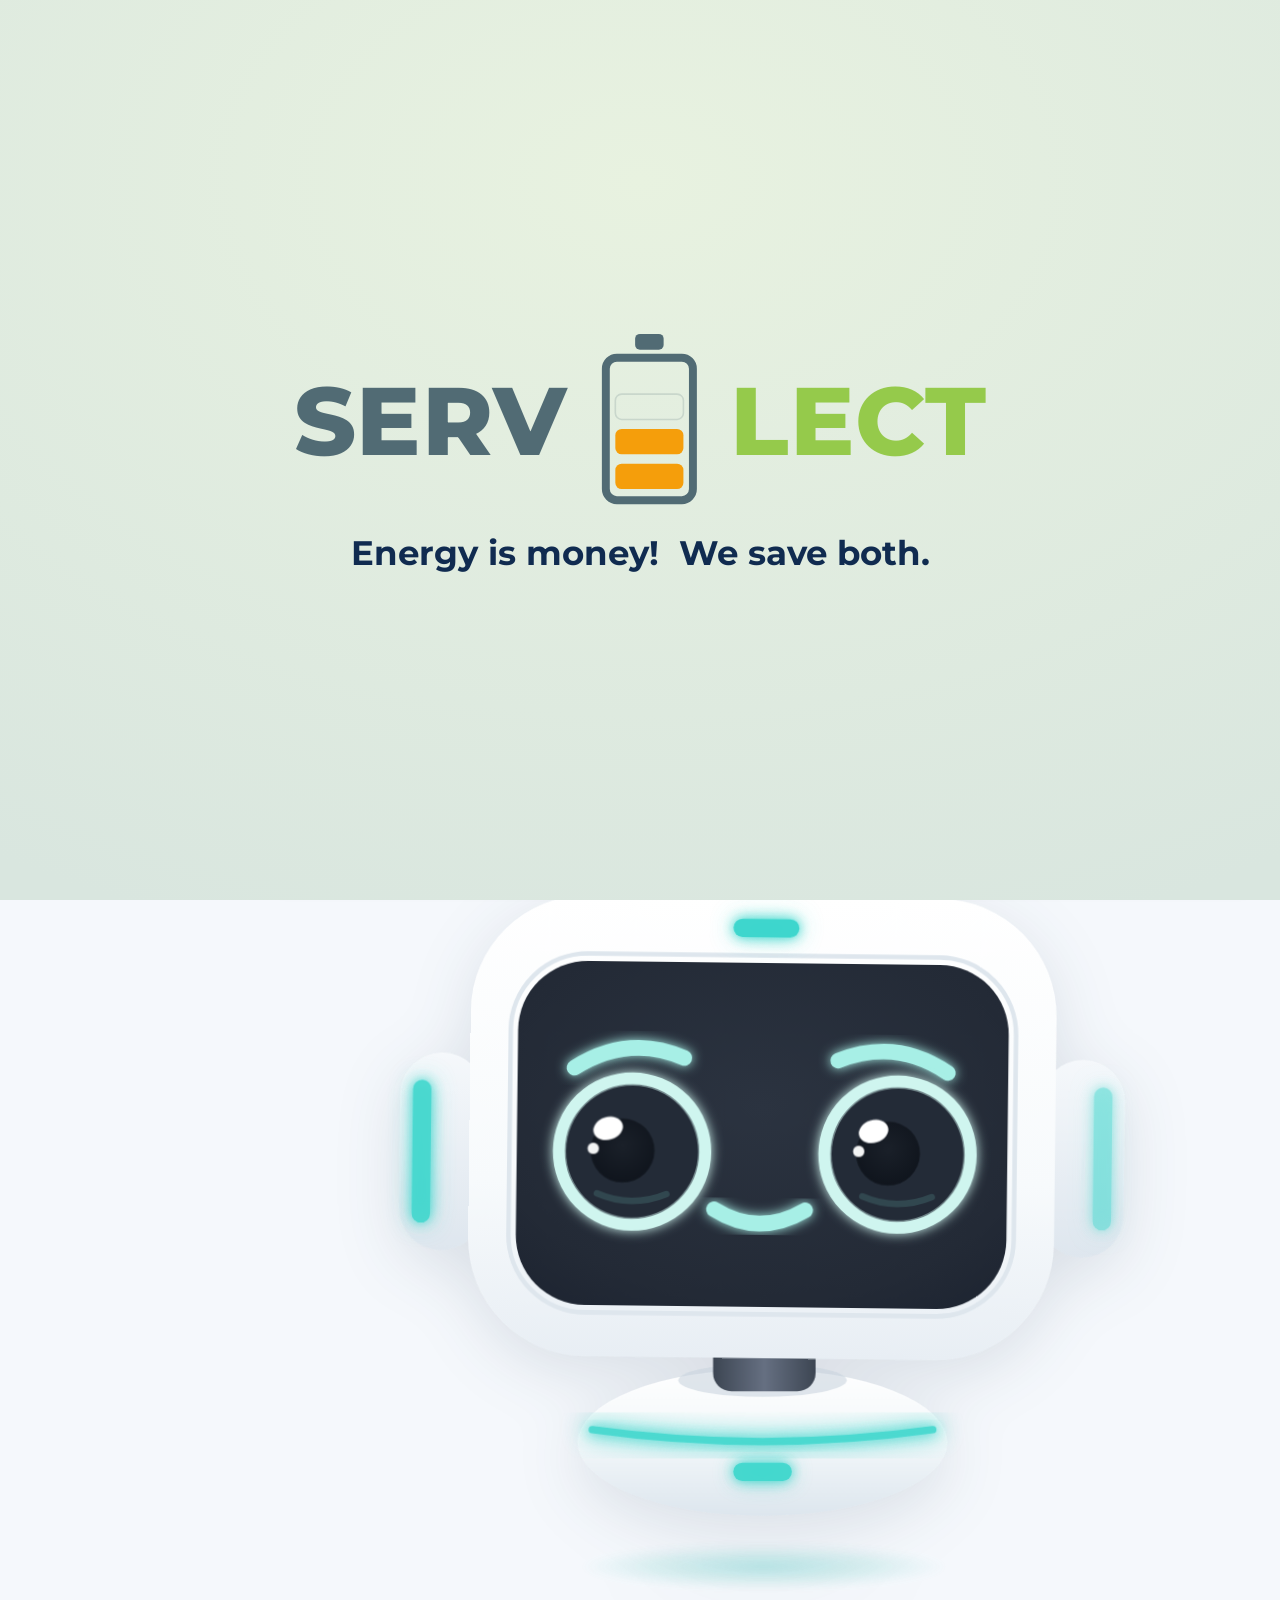
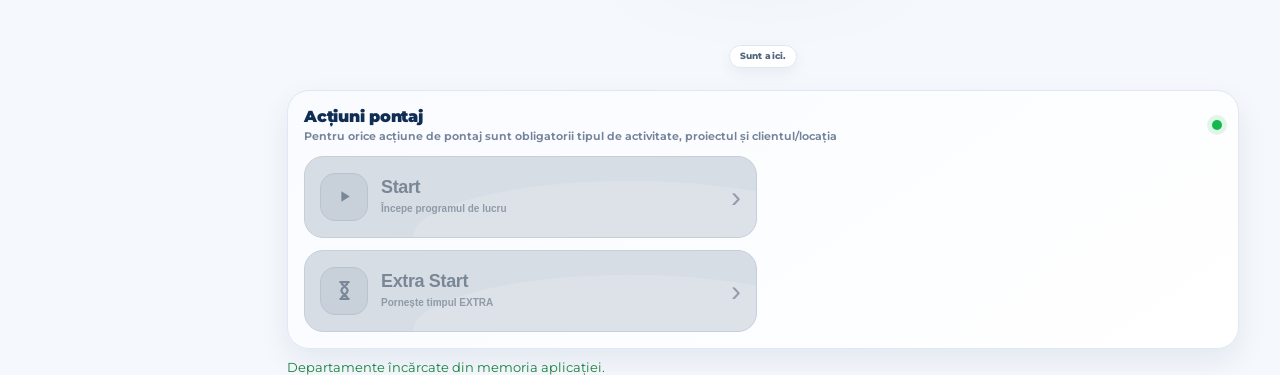
==== commit d0870a04: "Add files via upload" ====
--- a/index.html
+++ b/index.html
@@ -7,9 +7,9 @@
   <link rel="preconnect" href="https://fonts.gstatic.com" crossorigin>
   <link href="https://fonts.googleapis.com/css2?family=Montserrat:wght@400;600;700;800&display=swap" rel="stylesheet">
   <link rel="icon" href="favicon.png" />
-  <link rel="manifest" href="manifest.webmanifest?v=offline-first-v4.9.50-mobile-fast-commit-20261015-1" />
-  <link rel="stylesheet" href="robot-pet.css?v=offline-first-v4.9.50-mobile-fast-commit-20261015-1" />
-  <meta name="pontaj-build" content="offline-first-v4.9.50-mobile-fast-commit-20261015-1" />
+  <link rel="manifest" href="manifest.webmanifest?v=offline-first-v4.9.52-live-state-fast-refresh-20261015-1" />
+  <link rel="stylesheet" href="robot-pet.css?v=offline-first-v4.9.52-live-state-fast-refresh-20261015-1" />
+  <meta name="pontaj-build" content="offline-first-v4.9.52-live-state-fast-refresh-20261015-1" />
   <meta name="theme-color" content="#516A75"/>
   <style>
     :root{
@@ -1639,7 +1639,7 @@
     </div>
   </section>
 
-  <script src="robot-pet.js?v=offline-first-v4.9.50-mobile-fast-commit-20261015-1"></script>
+  <script src="robot-pet.js?v=offline-first-v4.9.52-live-state-fast-refresh-20261015-1"></script>
 
   <!-- ================== APP LOGIC ================== -->
   <script>
@@ -2703,7 +2703,7 @@
     if (!force && Date.now() - activeSnapshotAtV48_ < 8000) return true;
     if (activeSnapshotPromiseV48_) return activeSnapshotPromiseV48_;
     activeSnapshotPromiseV48_ = (async()=>{
-      const requestStartedAt=Date.now();
+      const requestStartedAt=Date.now(),revisionsAtStartV4952_=new Map(dashboardLocalRevisionV4952_);
       try{
         const url = baseEndpoint() + '?fn=activeV498&_=' + Date.now();
         const data = await appsScriptGetV498_(url,{fetchTimeout:15000,jsonpTimeout:90000});
@@ -2718,12 +2718,13 @@
         if (empSel && empSel.value) allNames.add(String(empSel.value).trim());
 
         allNames.forEach(name=>{
-          if (!name) return;
+          if (!name||!dashboardReadStillCurrentV4952_(stateKeyV48_(name),Number(revisionsAtStartV4952_.get(stateKeyV48_(name))||0))) return;
           const rec=loadServerStateMapV48_()[stateKeyV48_(name)];
           if(!rec||Number(rec.syncedAt||0)<=requestStartedAt)saveCanonicalStateV48_(name, cloneStateV48_({name,normal:{running:false,paused:false},extra:{running:false}}, name));
         });
         data.active.forEach(activeRec=>{
           const name=String(activeRec && activeRec.name || '').trim(); if(!name)return;
+          if(!dashboardReadStillCurrentV4952_(stateKeyV48_(name),Number(revisionsAtStartV4952_.get(stateKeyV48_(name))||0)))return;
           const ledgerRec=loadServerStateMapV48_()[stateKeyV48_(name)];
           if(ledgerRec&&Number(ledgerRec.syncedAt||0)>requestStartedAt)return;
           saveCanonicalStateV48_(name, cloneStateV48_({
@@ -2773,8 +2774,8 @@
   }
 
   /*********************** OFFLINE-FIRST V4.8.1 ************************/
-  const PONTAJ_VERSION = '4.9.50';
-  const PONTAJ_BUILD = 'offline-first-v4.9.50-mobile-fast-commit-20261015-1';
+  const PONTAJ_VERSION = '4.9.52';
+  const PONTAJ_BUILD = 'offline-first-v4.9.52-live-state-fast-refresh-20261015-1';
   const SYNC_PROTOCOL_V48 = 'servelect-pontaj-sync/v4.8';
   const UI_BUILD_MARKER_KEY_V48 = 'pontaj/uiBuild/current';
   const LOCAL_STATE_MAP_KEY_V48 = 'pontaj/stateByEmployee/v4.8';
@@ -3667,7 +3668,7 @@
     }
     // Confirmarea locală NU așteaptă navigator.serviceWorker.ready / Background Sync.
     // Foreground începe imediat; SW rămâne disponibil pentru handoff/offline.
-    broadcastQueueChangeV48_();setProjectedStateV48_(snapshot.name);requestSyncV48_(0);
+    noteDashboardMutationV4952_(snapshot.name);broadcastQueueChangeV48_();setProjectedStateV48_(snapshot.name);requestSyncV48_(0);
     registerBackgroundSyncV484_('enqueue').catch(()=>{});
     return snapshot.requestId;
   }
@@ -3713,7 +3714,7 @@
     const s=item.snapshot,status=ack.status,accepted=FINAL_ACCEPTED_V48.has(status),appliesAction=['accepted','already_processed','accepted_duplicate'].includes(status);
     if(ack.state)saveCanonicalStateV48_(s.name,cloneStateV48_(ack.state,s.name));
     else if(appliesAction){const base=loadCanonicalStateV48_(s.name)||localStateRecordV48_(s.name)||migrateLegacyStateV48_(s.name)||blankState(),confirmed=cloneStateV48_(base,s.name);applyActionToStateV48_(confirmed,s.action,s.clientTimestamp);saveCanonicalStateV48_(s.name,confirmed);}
-    await moveToTerminalV48_(item,status,{reason:ack.reason||ack.message||'',rowNumber:ack.rowNumber});
+    noteDashboardMutationV4952_(s.name);await moveToTerminalV48_(item,status,{reason:ack.reason||ack.message||'',rowNumber:ack.rowNumber});
     if(accepted){
       flashRobotSuccessV499_();
       const confirmed=loadCanonicalStateV48_(s.name);if(confirmed)saveLocalStateV48_(s.name,confirmed);
@@ -3726,6 +3727,19 @@
     // converg la aceeași valoare, iar PAUSE/UNPAUSE nu pot păstra un cache local.
     dashboardLastFetchByNameV482_.set(stateKeyV48_(s.name),0);
     setTimeout(()=>refreshDashboardV481_(s.name,true).catch(()=>{}),700+Math.floor(Math.random()*1300));
+    // Pe desktop, istoricul nu trebuie să rămână cu FINISH-ul vechi 60s.
+    if(accepted&&['finish','extra_finish'].includes(String(s.action||''))&&window.innerWidth>=821&&!document.hidden&&String(empSel.value||'').trim()===s.name){
+      desktopHistoryLastAtV488_=0;
+      setTimeout(()=>refreshDesktopHistoryV488_(s.name,true).catch(()=>{}),3500+Math.floor(Math.random()*1200));
+    }
+    // Dacă istoricul mobil este deja deschis, îl reconfirmăm după ACK;
+    // un răspuns vechi de dinainte de ACK nu trebuie să reapară peste el.
+    const openHistoryV4952_=document.getElementById('historyModalV49');
+    if(accepted&&openHistoryV4952_&&!openHistoryV4952_.hidden&&!document.hidden&&String(empSel.value||'').trim()===s.name){
+      setTimeout(async()=>{
+        try{const d=await fetchHistoryV481_(s.name);if(!openHistoryV4952_.hidden&&String(empSel.value||'').trim()===s.name)renderHistoryV481_(d);}catch{}
+      },3100+Math.floor(Math.random()*1300));
+    }
   }
   async function processLegacyProbeV48_(item){
     try{
@@ -3880,7 +3894,7 @@
     try{
       const reg=await navigator.serviceWorker.register('./service-worker.js',{scope:'./',updateViaCache:'none'});reg.update().catch(()=>{});let reloading=false;
       navigator.serviceWorker.addEventListener('controllerchange',()=>{if(reloading)return;reloading=true;const k='pontaj-sw-reload-'+PONTAJ_BUILD;if(!sessionStorage.getItem(k)){sessionStorage.setItem(k,'1');const u=new URL(location.href);u.searchParams.set('v',PONTAJ_BUILD);location.replace(u.toString());}});
-      navigator.serviceWorker.addEventListener('message',ev=>{const data=ev.data||{};if(data.type==='PONTAJ_SYNC_UPDATED'){refreshQueueMemoryV48_().then(()=>{updateOfflineBadgeV48_();const n=String(empSel.value||data.name||'').trim();if(n){setProjectedStateV48_(n);refreshServerState(n).catch(()=>{});refreshDashboardV481_(n,true).catch(()=>{});}}).catch(()=>{});}});
+      navigator.serviceWorker.addEventListener('message',ev=>{const data=ev.data||{};if(data.type==='PONTAJ_SYNC_UPDATED'){refreshQueueMemoryV48_().then(()=>{updateOfflineBadgeV48_();const n=String(empSel.value||data.name||'').trim();if(n){noteDashboardMutationV4952_(n);setProjectedStateV48_(n);refreshDashboardV481_(n,true).catch(()=>{});}}).catch(()=>{});}});
     }catch(e){console.warn('Service worker indisponibil.');}
   }
   async function autoMigrateUiCacheV48_(){try{if(localStorage.getItem(UI_BUILD_MARKER_KEY_V48)!==PONTAJ_BUILD)localStorage.setItem(UI_BUILD_MARKER_KEY_V48,PONTAJ_BUILD);}catch{}}
@@ -3898,7 +3912,7 @@
     if(!localStorageOkV483_){if(badge)badge.classList.add('pending');const t=document.getElementById('offlineQueueStatusText');if(t)t.textContent='Mod sigur IndexedDB';}
     else migrateStateStorageV48_();
     await openIdbV48_().then(db=>db.close());await hydrateStateMapsV483_();await migrateLegacyQueuesV48_();await refreshQueueMemoryV48_();offlineReadyV48_=true;
-    try{if('BroadcastChannel'in window){syncChannelV48_=new BroadcastChannel('servelect-pontaj-sync-v48');syncChannelV48_.onmessage=async ev=>{if(ev.data&&ev.data.source!==TAB_OWNER_V48){await refreshQueueMemoryV48_();if(empSel.value)setProjectedStateV48_(empSel.value);requestSyncV48_(0);}};}}catch{}
+    try{if('BroadcastChannel'in window){syncChannelV48_=new BroadcastChannel('servelect-pontaj-sync-v48');syncChannelV48_.onmessage=async ev=>{if(ev.data&&ev.data.source!==TAB_OWNER_V48){await refreshQueueMemoryV48_();if(empSel.value){noteDashboardMutationV4952_(empSel.value);setProjectedStateV48_(empSel.value);renderDashboardV481_();}requestSyncV48_(0);}};}}catch{}
     const kick=async(reason)=>{
       const why=reason||'event';
       if(document.visibilityState==='hidden'){
@@ -3907,7 +3921,7 @@
       }else{
         await wakeSyncV484_(why);
       }
-      refreshGpsCacheV48_();if(!activeQueueV48_.size&&!offlineFlushRunningV48_)refreshActiveSnapshotV48_(false).catch(()=>{});checkRemoteBuildV48_(false);
+      refreshGpsCacheV48_();if(!String(empSel&&empSel.value||'').trim()&&!activeQueueV48_.size&&!offlineFlushRunningV48_)refreshActiveSnapshotV48_(false).catch(()=>{});checkRemoteBuildV48_(false);
     };
     window.addEventListener('online',()=>kick('online'));
     window.addEventListener('offline',()=>{if(activeSyncAbortV484_)try{activeSyncAbortV484_.abort();}catch{}updateOfflineBadgeV48_();registerBackgroundSyncV484_('offline-await-network');if(empSel.value)setProjectedStateV48_(empSel.value);});
@@ -3930,13 +3944,15 @@
   async function refreshServerState(nameOverride){
     const name=String(nameOverride||STATE.name||empSel.value||'').trim();
     if(!name||navigator.onLine===false)return null;
-    const requestStartedAt=Date.now();
+    const requestStartedAt=Date.now(),revisionAtStartV4952_=dashboardRevisionV4952_(stateKeyV48_(name));
     let remote=await fetchState(name);
     if(!remote){
-      // Un singur apel bulk poate încălzi Apps Script și actualiza toate stările.
-      await refreshActiveSnapshotV48_(true);
+      // Evităm un GET bulk foarte scump după o eroare dacă avem deja stare
+      // locală validă. Pentru un angajat nou fără stare păstrăm fallbackul.
+      if(!hasKnownStateV48_(name))await refreshActiveSnapshotV48_(true);
       remote=loadCanonicalStateV48_(name);
     }
+    if(!dashboardReadStillCurrentV4952_(stateKeyV48_(name),revisionAtStartV4952_))return null;
     if(remote){const rec=loadServerStateMapV48_()[stateKeyV48_(name)];if(!rec||Number(rec.syncedAt||0)<=requestStartedAt){saveCanonicalStateV48_(name,remote);saveLocalStateV48_(name,remote);}if(String(empSel.value||'').trim()===name)setProjectedStateV48_(name);}
     return remote;
   }
@@ -4032,6 +4048,32 @@
   const NORM_RING_CIRC_V481=615.752,EXTRA_RING_CIRC_V481=515.221;
   let dashboardBaseV481_=null,dashboardFetchPromiseV481_=null,dashboardLastFetchV481_=0,dashboardTimerV481_=null,mobileViewV481_='home';
   const dashboardFetchPromisesV482_=new Map(),dashboardLastFetchByNameV482_=new Map();
+  // V4.9.52: protecție împotriva GET-urilor începute înainte de o acțiune
+  // salvată/confirmată; nu se resetează niciodată coada IndexedDB.
+  const dashboardLocalRevisionV4952_=new Map(),dashboardFailureAtV4952_=new Map();
+  function noteDashboardMutationV4952_(name){
+    const key=stateKeyV48_(name);if(!key)return;
+    dashboardLocalRevisionV4952_.set(key,Number(dashboardLocalRevisionV4952_.get(key)||0)+1);
+    dashboardLastFetchByNameV482_.set(key,0);
+  }
+  function dashboardRevisionV4952_(key){return Number(dashboardLocalRevisionV4952_.get(key)||0);}
+  function dashboardReadStillCurrentV4952_(key,revisionAtStart){
+    return dashboardRevisionV4952_(key)===Number(revisionAtStart||0);
+  }
+  function latestDashboardForV4952_(name){
+    const key=stateKeyV48_(name);
+    return dashboardBaseV481_&&stateKeyV48_(dashboardBaseV481_.name)===key?dashboardBaseV481_:(loadDashboardV481_(name)||dashboardEmptyV481_(name));
+  }
+  const dashboardStaleRetryTimersV4952_=new Map();
+  function scheduleFreshDashboardV4952_(name){
+    const key=stateKeyV48_(name);if(dashboardStaleRetryTimersV4952_.has(key))return;
+    const timer=setTimeout(()=>{
+      dashboardStaleRetryTimersV4952_.delete(key);
+      if(document.hidden||navigator.onLine===false||queueForEmployeeV48_(name).length)return;
+      refreshDashboardV481_(name,true).catch(()=>{});
+    },850+Math.floor(Math.random()*650));
+    dashboardStaleRetryTimersV4952_.set(key,timer);
+  }
 
   function loadSessionMapV481_(){try{return JSON.parse(localStorage.getItem(ACTIVE_SESSION_CONTEXT_KEY_V481)||'{}')||{};}catch{return {};}}
   function getSessionContextV481_(name){const r=loadSessionMapV481_()[stateKeyV48_(name)];return r&&r.ctx?r.ctx:null;}
@@ -4061,7 +4103,11 @@
     dashboardBaseV481_=persisted||dashboardEmptyV481_(name);
     renderDashboardV481_();
     saveDetailsV481_();
-    await Promise.allSettled([refreshServerState(name),refreshDashboardV481_(name,force!==false)]);
+    const keyV4952=stateKeyV48_(name),beforeV4952=Number(dashboardLastFetchByNameV482_.get(keyV4952)||0);
+    await refreshDashboardV481_(name,force!==false);
+    // Numai un profil fără stare locală/canonică justifică endpointul de rezervă.
+    if(!hasKnownStateV48_(name)&&navigator.onLine!==false&&Number(dashboardLastFetchByNameV482_.get(keyV4952)||0)<=beforeV4952)
+      await refreshServerState(name);
     if(String(empSel.value||'').trim()===name){setProjectedStateV48_(name);renderDashboardV481_();}
   }
   async function restoreDetailsV481_(){
@@ -4225,11 +4271,21 @@
     });
     saveDashboardV481_(dashboardBaseV481_);
   }
+  function dashboardSourceLabelV4952_(base,name){
+    if(navigator.onLine===false)return 'Date locale · offline';
+    if(queueForEmployeeV48_(name).length)return 'Date locale · sincronizare în curs';
+    const source=String(base&&base.source||'');
+    const fetchedAt=Number(base&&(base.receivedAtMs||base.anchorLocalMs)||0);
+    const age=fetchedAt?Math.max(0,Date.now()-fetchedAt):Infinity;
+    if(source.indexOf('server-canonical')===0&&age<=45000)return 'Date confirmate de Google';
+    if(source.indexOf('server-canonical')===0)return 'Ultima confirmare Google · date memorate';
+    return 'Date memorate · verificare în curs';
+  }
   function fmtClockV481_(ms,sec){ms=Math.max(0,Math.floor(Number(ms)||0));const t=Math.floor(ms/1000),h=Math.floor(t/3600),m=Math.floor(t%3600/60),s=t%60;return String(h).padStart(2,'0')+':'+String(m).padStart(2,'0')+(sec?':'+String(s).padStart(2,'0'):'');}
   function fmtNormV481_(hours){const m=Math.max(0,Math.round(Number(hours||0)*60));return m?Math.floor(m/60)+'h'+(m%60?' '+String(m%60).padStart(2,'0')+'m':''):'Fără normă';}
   function textV481_(id,v){const e=document.getElementById(id);if(e)e.textContent=v;}
   function ringV481_(id,circ,ratio){const e=document.getElementById(id);if(e)e.style.strokeDashoffset=String(circ*(1-Math.max(0,Math.min(1,Number(ratio)||0))));}
-  function renderDashboardV481_(){const dash=document.getElementById('activeDashboardV48');if(!dash)return;const name=activeEmployeeV481_(),st=name?dashboardStateV481_(name):blankState(),normal=!!(st.normal&&st.normal.running),paused=normal&&!!st.normal.paused,extra=!!(st.extra&&st.extra.running),active=normal||extra;document.body.classList.toggle('pontaj-active-v48',active);dash.hidden=!active;updateDetailsLockV481_();syncRobotStateV499_();if(!active){if(dashboardTimerV481_){clearInterval(dashboardTimerV481_);dashboardTimerV481_=null;}return;}const live=dashboardLiveV481_(Date.now()),base=live.base;textV481_('activeEmployeeNameV48',name||'Angajat');textV481_('activeNormV48',base.isWeekend?'Weekend · fără normă':fmtNormV481_(base.normHours));const pill=document.getElementById('activeStatePillV48');if(pill){pill.hidden=true;pill.textContent='';}textV481_('workedTimeV48',fmtClockV481_(live.workMs,true));textV481_('pauseTimeV48',fmtClockV481_(live.pauseMs,false));textV481_('countedTimeV48',fmtClockV481_(live.countedMs,false));textV481_('overtimeTimeV48','+'+fmtClockV481_(live.overtimeMs,false));textV481_('extraTimeV48',fmtClockV481_(live.extraMs,false));ringV481_('normRingProgressV48',NORM_RING_CIRC_V481,live.normMs?live.countedMs/live.normMs:(live.workMs?1:0));ringV481_('extraRingProgressV48',EXTRA_RING_CIRC_V481,extra?((live.extraMs%14400000)/14400000):0);const ec=document.getElementById('extraCardV48');if(ec)ec.classList.toggle('active',extra);textV481_('extraCaptionV48',extra?'Sesiune EXTRA activă':'Timp EXTRA separat');const nc=document.getElementById('normalControlsV48'),xc=document.getElementById('extraControlsV48');if(nc)nc.hidden=!normal||extra;if(xc)xc.hidden=!extra;const pb=document.getElementById('activePauseV48'),ub=document.getElementById('activeUnpauseV48');if(pb)pb.hidden=paused;if(ub)ub.hidden=!paused;textV481_('summaryWorkV48',fmtClockV481_(live.workMs,false));textV481_('summaryNormV48','din '+fmtNormV481_(base.normHours));textV481_('summaryOvertimeV48','+'+fmtClockV481_(live.overtimeMs,false));const pauseKnownV498=base.pauseKnownV498===true||base.serverVerifiedV498===true||String(base.source||'').indexOf('local-action')===0;if(pauseKnownV498){textV481_('summaryPauseV48',fmtClockV481_(live.pauseMs,false));const pc=Math.max(0,Number(live.pauseCount||0));textV481_('summaryPauseCountV48',pc+' '+(pc===1?'pauză':'pauze'));}else{textV481_('summaryPauseV48','—');textV481_('summaryPauseCountV48',navigator.onLine===false?'Necunoscut offline':'Se încarcă');}const sd=new Date(base.firstStart||st.lastNormalStart||st.lastExtraStart||'');textV481_('summaryStartV48',isNaN(sd)?'—':sd.toLocaleTimeString('ro-RO',{hour:'2-digit',minute:'2-digit'}));textV481_('dashboardUpdatedV48',navigator.onLine===false?'Actualizare locală':'Actualizat acum');textV481_('activeSyncV48','');const missingActiveV4937=openingContextMissingV4935_(currentDetailsV481_()),activeContextReadyV4937=missingActiveV4937.length===0;['activeFinishV48','activePauseV48','activeUnpauseV48','activeExtraFinishV48'].forEach(id=>{const b=document.getElementById(id);if(b)b.disabled=!activeContextReadyV4937;});const activeWarnV4937=document.getElementById('activeRequiredWarningV4937');if(activeWarnV4937){const labels=missingActiveV4937.map(x=>x.label);activeWarnV4937.classList.toggle('visible',labels.length>0);activeWarnV4937.textContent=labels.length?'Ai uitat să completezi '+labels.join(labels.length===2?' și ':', ')+'. Intră la Detalii, completează câmpurile și apoi poți continua.':'';}renderActiveDetailsBriefV481_();refreshDesktopHistoryV488_(name,false);if(!dashboardTimerV481_)dashboardTimerV481_=setInterval(renderDashboardV481_,1000);}
+  function renderDashboardV481_(){const dash=document.getElementById('activeDashboardV48');if(!dash)return;const name=activeEmployeeV481_(),st=name?dashboardStateV481_(name):blankState(),normal=!!(st.normal&&st.normal.running),paused=normal&&!!st.normal.paused,extra=!!(st.extra&&st.extra.running),active=normal||extra;document.body.classList.toggle('pontaj-active-v48',active);dash.hidden=!active;updateDetailsLockV481_();syncRobotStateV499_();if(!active){if(dashboardTimerV481_){clearInterval(dashboardTimerV481_);dashboardTimerV481_=null;}return;}const live=dashboardLiveV481_(Date.now()),base=live.base;textV481_('activeEmployeeNameV48',name||'Angajat');textV481_('activeNormV48',base.isWeekend?'Weekend · fără normă':fmtNormV481_(base.normHours));const pill=document.getElementById('activeStatePillV48');if(pill){pill.hidden=true;pill.textContent='';}textV481_('workedTimeV48',fmtClockV481_(live.workMs,true));textV481_('pauseTimeV48',fmtClockV481_(live.pauseMs,false));textV481_('countedTimeV48',fmtClockV481_(live.countedMs,false));textV481_('overtimeTimeV48','+'+fmtClockV481_(live.overtimeMs,false));textV481_('extraTimeV48',fmtClockV481_(live.extraMs,false));ringV481_('normRingProgressV48',NORM_RING_CIRC_V481,live.normMs?live.countedMs/live.normMs:(live.workMs?1:0));ringV481_('extraRingProgressV48',EXTRA_RING_CIRC_V481,extra?((live.extraMs%14400000)/14400000):0);const ec=document.getElementById('extraCardV48');if(ec)ec.classList.toggle('active',extra);textV481_('extraCaptionV48',extra?'Sesiune EXTRA activă':'Timp EXTRA separat');const nc=document.getElementById('normalControlsV48'),xc=document.getElementById('extraControlsV48');if(nc)nc.hidden=!normal||extra;if(xc)xc.hidden=!extra;const pb=document.getElementById('activePauseV48'),ub=document.getElementById('activeUnpauseV48');if(pb)pb.hidden=paused;if(ub)ub.hidden=!paused;textV481_('summaryWorkV48',fmtClockV481_(live.workMs,false));textV481_('summaryNormV48','din '+fmtNormV481_(base.normHours));textV481_('summaryOvertimeV48','+'+fmtClockV481_(live.overtimeMs,false));const pauseKnownV498=base.pauseKnownV498===true||base.serverVerifiedV498===true||String(base.source||'').indexOf('local-action')===0;if(pauseKnownV498){textV481_('summaryPauseV48',fmtClockV481_(live.pauseMs,false));const pc=Math.max(0,Number(live.pauseCount||0));textV481_('summaryPauseCountV48',pc+' '+(pc===1?'pauză':'pauze'));}else{textV481_('summaryPauseV48','—');textV481_('summaryPauseCountV48',navigator.onLine===false?'Necunoscut offline':'Se încarcă');}const sd=new Date(base.firstStart||st.lastNormalStart||st.lastExtraStart||'');textV481_('summaryStartV48',isNaN(sd)?'—':sd.toLocaleTimeString('ro-RO',{hour:'2-digit',minute:'2-digit'}));textV481_('dashboardUpdatedV48',dashboardSourceLabelV4952_(base,name));textV481_('activeSyncV48','');const missingActiveV4937=openingContextMissingV4935_(currentDetailsV481_()),activeContextReadyV4937=missingActiveV4937.length===0;['activeFinishV48','activePauseV48','activeUnpauseV48','activeExtraFinishV48'].forEach(id=>{const b=document.getElementById(id);if(b)b.disabled=!activeContextReadyV4937;});const activeWarnV4937=document.getElementById('activeRequiredWarningV4937');if(activeWarnV4937){const labels=missingActiveV4937.map(x=>x.label);activeWarnV4937.classList.toggle('visible',labels.length>0);activeWarnV4937.textContent=labels.length?'Ai uitat să completezi '+labels.join(labels.length===2?' și ':', ')+'. Intră la Detalii, completează câmpurile și apoi poți continua.':'';}renderActiveDetailsBriefV481_();refreshDesktopHistoryV488_(name,false);if(!dashboardTimerV481_)dashboardTimerV481_=setInterval(renderDashboardV481_,1000);}
   function pendingBelongsToServerDayV495_(item,serverDay){
     const snap=item&&item.snapshot||{},raw=snap.clientTimestamp||snap.timestamp||snap.createdAt||'',d=new Date(raw);
     if(!serverDay||isNaN(d))return false;
@@ -4279,16 +4335,22 @@
 
   async function refreshDashboardV481_(name,force){
     name=String(name||activeEmployeeV481_()).trim();if(!name)return null;
-    const key=stateKeyV48_(name),persisted=await loadDashboardPersistentV483_(name);
-    if(persisted&&stateKeyV48_(activeEmployeeV481_())===key){dashboardBaseV481_=persisted;renderDashboardV481_();}
+    const key=stateKeyV48_(name),readRevisionV4952_=dashboardRevisionV4952_(stateKeyV48_(name)),persisted=await loadDashboardPersistentV483_(name);
+    if(persisted&&stateKeyV48_(activeEmployeeV481_())===key&&dashboardReadStillCurrentV4952_(key,readRevisionV4952_)){dashboardBaseV481_=persisted;renderDashboardV481_();}
     else if(!dashboardBaseV481_||stateKeyV48_(dashboardBaseV481_.name)!==key){dashboardBaseV481_=dashboardEmptyV481_(name);renderDashboardV481_();}
     if(navigator.onLine===false)return persisted||dashboardBaseV481_;
-    const last=Number(dashboardLastFetchByNameV482_.get(key)||0),stNow=dashboardStateV481_(name)||blankState(),activeNow=!!(stNow.normal&&stNow.normal.running)||!!(stNow.extra&&stNow.extra.running),minGap=activeNow?15000:60000;if(!force&&Date.now()-last<minGap)return persisted||dashboardBaseV481_;
+    const last=Number(dashboardLastFetchByNameV482_.get(key)||0),stNow=dashboardStateV481_(name)||blankState(),activeNow=!!(stNow.normal&&stNow.normal.running)||!!(stNow.extra&&stNow.extra.running),minGap=activeNow?12000:26000;
+    if(!force&&Date.now()-last<minGap)return persisted||dashboardBaseV481_;
+    if(!force&&Date.now()-Number(dashboardFailureAtV4952_.get(key)||0)<24000)return persisted||dashboardBaseV481_;
     if(dashboardFetchPromisesV482_.has(key))return dashboardFetchPromisesV482_.get(key);
     const promise=(async()=>{try{
-      const requestStartedAtV493=Date.now();
+      const requestStartedAtV493=Date.now(),requestRevisionV4952_=dashboardRevisionV4952_(key);
       let d=await appsScriptGetV498_(baseEndpoint()+'?fn=dashboardV4916&name='+encodeURIComponent(name)+'&_='+requestStartedAtV493,{fetchTimeout:30000,jsonpTimeout:120000});if(!d||d.ok===false)throw new Error(d&&d.error||'Răspuns invalid');if(String(d.version||'')!=='professional-dashboard-v4.9.16'||String(d.pauseSource||'')!=='session-aware-pause-ledger-v4.9.16'){const er=new Error('Backend Apps Script vechi sau contract dashboard incomplet. Publică Code.gs V4.9.16 ca New version.');er.code='BACKEND_CONTRACT_V498';throw er;}if(stateKeyV48_(d.name)!==key)throw new Error('Profil diferit în răspuns');const receivedAtV493=Date.now();d.receivedAtMs=receivedAtV493;d.anchorLocalMs=receivedAtV493;d.requestRoundTripMs=Math.max(0,receivedAtV493-requestStartedAtV493);d.serverClockOffsetMs=Number.isFinite(Number(d.serverNowMs))?Number(d.serverNowMs)-((requestStartedAtV493+receivedAtV493)/2):0;if(d.canonicalTimestamp!==true)throw new Error('Snapshot fără timestamp canonic');
+      // Orice START/PAUSE/FINISH local confirmat după pornirea acestui
+      // request face răspunsul vechi inutilizabil, chiar dacă a sosit ultimul.
+      if(!dashboardReadStillCurrentV4952_(key,requestRevisionV4952_)){scheduleFreshDashboardV4952_(name);return latestDashboardForV4952_(name);}
       const currentCached=await loadDashboardPersistentV483_(name),pending=queueForEmployeeV48_(name);
+      if(!dashboardReadStillCurrentV4952_(key,requestRevisionV4952_)){scheduleFreshDashboardV4952_(name);return latestDashboardForV4952_(name);}
       d.normHours=Number(d.normHours)>0?Number(d.normHours):clientNormHoursV481_(name,d.activity,(getSessionContextV481_(name)||currentDetailsV481_()).department);
       d.day=d.day||localDayKeyV483_(new Date());
       // Serverul înlocuiește cache-ul numai când toate REQUEST_ID-urile locale
@@ -4309,11 +4371,11 @@
       d.firstStart=serverCanonicalV497_.firstStart||d.firstStart||null;
       d.pauseSource=serverCanonicalV497_.pauseSource||d.pauseSource||'';
       d.pauseKnownV498=true;d.serverVerifiedV498=true;
-      dashboardLastFetchByNameV482_.set(key,Date.now());saveDashboardV481_(d);
+      dashboardFailureAtV4952_.delete(key);dashboardLastFetchByNameV482_.set(key,Date.now());saveDashboardV481_(d);
       if(d.state){saveCanonicalStateV48_(name,d.state);saveLocalStateV48_(name,d.state);}
       if(stateKeyV48_(activeEmployeeV481_())===key){dashboardBaseV481_=d;setProjectedStateV48_(name);renderDashboardV481_();}
       return d;
-    }catch(e){if(e&&e.code==='BACKEND_CONTRACT_V498'){console.error('[PONTAJ V4.9.8]',e);try{showToast('Backendul Apps Script nu este V4.9.16. Înlocuiește Code.gs și publică New version.','warn');}catch(_){}const empty=dashboardEmptyV481_(name);empty.backendError=String(e.message||e);if(stateKeyV48_(activeEmployeeV481_())===key){dashboardBaseV481_=empty;renderDashboardV481_();}return empty;}const fallback=await loadDashboardPersistentV483_(name);if(stateKeyV48_(activeEmployeeV481_())===key&&fallback){dashboardBaseV481_=fallback;renderDashboardV481_();}return fallback||((dashboardBaseV481_&&stateKeyV48_(dashboardBaseV481_.name)===key)?dashboardBaseV481_:dashboardEmptyV481_(name));}
+    }catch(e){dashboardFailureAtV4952_.set(key,Date.now());if(e&&e.code==='BACKEND_CONTRACT_V498'){console.error('[PONTAJ V4.9.8]',e);try{showToast('Backendul Apps Script nu este V4.9.16. Înlocuiește Code.gs și publică New version.','warn');}catch(_){}const empty=dashboardEmptyV481_(name);empty.backendError=String(e.message||e);if(stateKeyV48_(activeEmployeeV481_())===key){dashboardBaseV481_=empty;renderDashboardV481_();}return empty;}const fallback=await loadDashboardPersistentV483_(name);if(stateKeyV48_(activeEmployeeV481_())===key&&fallback){dashboardBaseV481_=fallback;renderDashboardV481_();}return fallback||((dashboardBaseV481_&&stateKeyV48_(dashboardBaseV481_.name)===key)?dashboardBaseV481_:dashboardEmptyV481_(name));}
     finally{dashboardFetchPromisesV482_.delete(key);}})();dashboardFetchPromisesV482_.set(key,promise);return promise;
   }
 
@@ -4322,12 +4384,51 @@
     if(visibleProfileRefreshPromiseV483_)return visibleProfileRefreshPromiseV483_;
     const nameNow=String(empSel&&empSel.value||activeEmployeeV481_()||'').trim(),keyNow=stateKeyV48_(nameNow),nowV4946=Date.now(),lastV4946=Number(visibleProfileLastRefreshV4946_.get(keyNow)||0);
     if(nameNow&&reason!=='startup'&&nowV4946-lastV4946<15000)return {ok:true,name:nameNow,reason:reason||'',throttled:true};
-    visibleProfileRefreshPromiseV483_=(async()=>{const name=String(empSel&&empSel.value||activeEmployeeV481_()||'').trim();if(!name)return null;if(!EMPLOYEE_NORMS_V483_.size)await loadEmployeeNormsV483_().catch(()=>{});await Promise.allSettled([refreshActiveSnapshotV48_(false),refreshServerState(name),refreshDashboardV481_(name,false)]);visibleProfileLastRefreshV4946_.set(stateKeyV48_(name),Date.now());if(String(empSel.value||'').trim()===name){setProjectedStateV48_(name);renderDashboardV481_();}return {ok:true,name,reason:reason||''};})().finally(()=>{visibleProfileRefreshPromiseV483_=null;});return visibleProfileRefreshPromiseV483_;
+    visibleProfileRefreshPromiseV483_=(async()=>{
+      const name=String(empSel&&empSel.value||activeEmployeeV481_()||'').trim();if(!name)return null;
+      // Dashboard-ul include deja state, normă, pauze și EXTRA. Nu lansăm
+      // simultan trei citiri grele pentru exact același profil.
+      await refreshDashboardV481_(name,false);
+      // Nu forțăm o citire bulk pentru profiluri cunoscute. Un profil nou
+      // păstrează fallbackul existent de verificare a stării.
+      if(!hasKnownStateV48_(name)&&navigator.onLine!==false)await refreshServerState(name);
+      visibleProfileLastRefreshV4946_.set(stateKeyV48_(name),Date.now());
+      if(String(empSel.value||'').trim()===name){setProjectedStateV48_(name);renderDashboardV481_();}
+      return {ok:true,name,reason:reason||''};
+    })().finally(()=>{visibleProfileRefreshPromiseV483_=null;});return visibleProfileRefreshPromiseV483_;
   }
 
   function historyKeyV481_(name){return HISTORY_CACHE_PREFIX_V481+stateKeyV48_(name);}
   function signedClockV481_(ms){const n=Number(ms)||0;return (n>0?'+':n<0?'−':'')+fmtClockV481_(Math.abs(n),false);}
-  async function fetchHistoryV481_(name){name=String(name||activeEmployeeV481_()).trim();if(!name)throw new Error('Selectează angajatul.');let cached=null;try{cached=JSON.parse(localStorage.getItem(historyKeyV481_(name))||'null');}catch{}if(navigator.onLine===false){if(cached)return Object.assign({},cached,{offline:true});throw new Error('Istoricul lunii curente nu este încă memorat pe acest dispozitiv.');}try{const d=await appsScriptGetV498_(baseEndpoint()+'?fn=historyV4938&name='+encodeURIComponent(name)+'&_='+Date.now(),{fetchTimeout:30000,jsonpTimeout:120000});if(!d||d.ok===false)throw new Error(d&&d.error||'Răspuns invalid');if(String(d.version||'')!=='history-v4.9.38')throw new Error('Backend Apps Script vechi pentru istoricul lunar V4.9.38.');try{localStorage.setItem(historyKeyV481_(name),JSON.stringify(d));}catch{}return d;}catch(e){if(cached)return Object.assign({},cached,{offline:true,stale:true});throw e;}}
+  const historyInflightByNameV4952_=new Map();
+  function cachedHistoryForV4952_(name){
+    try{
+      const v=JSON.parse(localStorage.getItem(historyKeyV481_(name))||'null');
+      return v&&v.monthKey===localDayKeyV483_().slice(0,7)&&stateKeyV48_(v.name)===stateKeyV48_(name)?v:null;
+    }catch{return null;}
+  }
+  async function fetchHistoryV481_(name){
+    name=String(name||activeEmployeeV481_()).trim();if(!name)throw new Error('Selectează angajatul.');
+    const cached=cachedHistoryForV4952_(name),key=stateKeyV48_(name);
+    if(navigator.onLine===false){if(cached)return Object.assign({},cached,{offline:true});throw new Error('Istoricul lunii curente nu este încă memorat pe acest dispozitiv.');}
+    const inFlight=historyInflightByNameV4952_.get(key);
+    // Un FINISH/PAUSE venit între timp invalidează doar răspunsul vechi,
+    // nu coada locală. Permitem un fetch nou după acțiune.
+    if(inFlight&&dashboardReadStillCurrentV4952_(key,inFlight.revision))return inFlight.promise;
+    const startedAt=Date.now(),revisionAtStartV4952_=dashboardRevisionV4952_(key);
+    const request=(async()=>{
+      try{
+        const d=await appsScriptGetV498_(baseEndpoint()+'?fn=historyV4938&name='+encodeURIComponent(name)+'&_='+Date.now(),{fetchTimeout:30000,jsonpTimeout:120000});
+        if(!d||d.ok===false)throw new Error(d&&d.error||'Răspuns invalid');
+        if(String(d.version||'')!=='history-v4.9.38')throw new Error('Backend Apps Script vechi pentru istoricul lunar V4.9.38.');
+        if(stateKeyV48_(d.name)!==key)throw new Error('Istoricul aparține altui angajat.');
+        if(!dashboardReadStillCurrentV4952_(key,revisionAtStartV4952_))throw new Error('Răspuns istoric depășit de o acțiune nouă.');
+        try{localStorage.setItem(historyKeyV481_(name),JSON.stringify(d));}catch{}
+        return d;
+      }catch(e){if(cached)return Object.assign({},cached,{offline:true,stale:true});throw e;}
+    })().finally(()=>{if(historyInflightByNameV4952_.get(key)?.promise===request)historyInflightByNameV4952_.delete(key);});
+    historyInflightByNameV4952_.set(key,{startedAt,revision:revisionAtStartV4952_,promise:request});return request;
+  }
   function historyMonthLabelV4938_(data){
     const key=String(data&&data.monthKey||'');
     const m=key.match(/^(\d{4})-(\d{2})$/);
@@ -4446,7 +4547,22 @@
     const wd=['Du','Lu','Ma','Mi','Jo','Vi','Sâ'];
     list.innerHTML=items.map(it=>{const d=new Date(String(it.date||'')+'T12:00:00'),date=isNaN(d)?escapeHtmlV481_(it.date):'<span class="history-weekday-v50">'+wd[d.getDay()]+'</span><span class="history-date-number-v50">'+String(d.getDate()).padStart(2,'0')+'.'+String(d.getMonth()+1).padStart(2,'0')+'.</span>',diff=Number(it.diffMs||0),start=it.firstStart?new Date(it.firstStart).toLocaleTimeString('ro-RO',{hour:'2-digit',minute:'2-digit'}):'—',finish=it.lastFinish?new Date(it.lastFinish).toLocaleTimeString('ro-RO',{hour:'2-digit',minute:'2-digit'}):'—';return '<article class="history-day-v49"><div class="history-date-v49"><div class="history-date-main-v49">'+date+'</div><div class="history-date-sub-v49">'+escapeHtmlV481_(it.hasActivity?'Start '+start+' · Finish '+finish:'Fără pontaj')+'</div></div><div class="history-metric-v49"><div class="history-metric-label-v49">Lucrat</div><div class="history-metric-value-v49">'+fmtClockV481_(it.workMs,false)+'</div></div><div class="history-metric-v49 pause"><div class="history-metric-label-v49">Pauză</div><div class="history-metric-value-v49">'+fmtClockV481_(it.pauseMs,false)+'</div></div><div class="history-metric-v49"><div class="history-metric-label-v49">Normă</div><div class="history-metric-value-v49">'+fmtClockV481_(it.normMs,false)+'</div></div><div class="history-metric-v49 diff '+(diff>0?'positive':diff<0?'negative':'')+'"><div class="history-metric-label-v49">Diferență</div><div class="history-metric-value-v49">'+signedClockV481_(diff)+'</div></div><div class="history-metric-v49 extra"><div class="history-metric-label-v49">Extra</div><div class="history-metric-value-v49">'+fmtClockV481_(it.extraMs,false)+'</div></div></article>';}).join('');
   }
-  async function openHistoryV481_(){const name=activeEmployeeV481_();if(!name){openDetailsV481_('Selectează mai întâi angajatul pentru a vedea istoricul.','employeeSelect');return;}const m=document.getElementById('historyModalV49'),l=document.getElementById('historyListV49');if(!m)return;closeHistoryStatsV4939_(false);m.hidden=false;m.setAttribute('aria-hidden','false');document.body.style.overflow='hidden';document.body.classList.add('mobile-view-history-v481');document.body.classList.remove('mobile-view-details-v481');mobileViewV481_='history';setMobileNavV481_('history');if(l)l.innerHTML='<div class="history-loading-v49">Se încarcă istoricul pentru '+escapeHtmlV481_(name)+'…</div>';try{renderHistoryV481_(await fetchHistoryV481_(name));}catch(e){if(l)l.innerHTML='<div class="history-empty-v49">'+escapeHtmlV481_(e&&e.message||e)+'</div>';}}
+  async function openHistoryV481_(){
+    const name=activeEmployeeV481_();if(!name){openDetailsV481_('Selectează mai întâi angajatul pentru a vedea istoricul.','employeeSelect');return;}
+    const m=document.getElementById('historyModalV49'),l=document.getElementById('historyListV49');if(!m)return;
+    closeHistoryStatsV4939_(false);m.hidden=false;m.setAttribute('aria-hidden','false');document.body.style.overflow='hidden';document.body.classList.add('mobile-view-history-v481');document.body.classList.remove('mobile-view-details-v481');mobileViewV481_='history';setMobileNavV481_('history');
+    const cache=cachedHistoryForV4952_(name);
+    // UI imediat din cache, etichetat explicit drept date memorate.
+    if(cache)renderHistoryV481_(Object.assign({},cache,{offline:true,stale:true}));
+    else if(l)l.innerHTML='<div class="history-loading-v49">Se încarcă istoricul pentru '+escapeHtmlV481_(name)+'…</div>';
+    const historyOpenRevisionV4952_=dashboardRevisionV4952_(stateKeyV48_(name));
+    try{
+      const data=await fetchHistoryV481_(name);
+      if(!m.hidden&&stateKeyV48_(activeEmployeeV481_())===stateKeyV48_(name)&&(!data.stale||dashboardReadStillCurrentV4952_(stateKeyV48_(name),historyOpenRevisionV4952_)))renderHistoryV481_(data);
+    }catch(e){
+      if(!cache&&l&&!m.hidden&&stateKeyV48_(activeEmployeeV481_())===stateKeyV48_(name))l.innerHTML='<div class="history-empty-v49">'+escapeHtmlV481_(e&&e.message||e)+'</div>';
+    }
+  }
   function closeHistoryV481_(home){closeHistoryStatsV4939_(false);const m=document.getElementById('historyModalV49');if(m){m.hidden=true;m.setAttribute('aria-hidden','true');}document.body.style.overflow='';document.body.classList.remove('mobile-view-history-v481');if(home!==false)goHomeV481_();}
 
   function bindActionV481_(id,action){const b=document.getElementById(id);if(!b||b.dataset.boundV481)return;b.dataset.boundV481='1';b.addEventListener('click',e=>{e.preventDefault();e.stopPropagation();if(!b.disabled)submitAction(action,Date.now());});}
@@ -4458,7 +4574,13 @@
     empSel.addEventListener('change',()=>{const n=String(empSel.value||'').trim();selectEmployeeProfileV482_(n,true).catch(()=>{});});
     const resume=()=>{wakeSyncV484_('profile-resume').catch(()=>{});refreshVisibleProfileV483_('resume').catch(()=>{});};window.addEventListener('online',resume);window.addEventListener('focus',resume);window.addEventListener('pageshow',resume);document.addEventListener('visibilitychange',()=>{if(!document.hidden)resume();});
     setTimeout(()=>restoreDetailsV481_().then(()=>refreshVisibleProfileV483_('startup')).catch(()=>{}),0);
-    setInterval(()=>{const n=activeEmployeeV481_();if(n)refreshDashboardV481_(n,false);},15000);
+    // Interogare cu jitter între dispozitive, doar în pagină vizibilă:
+    // live la ~12-20s când sesiunea e activă, idle la ~26-34s.
+    const pollLiveDashboardV4952_=()=>{
+      if(!document.hidden&&navigator.onLine!==false&&!busy){const n=activeEmployeeV481_();if(n)refreshDashboardV481_(n,false).catch(()=>{});}
+      setTimeout(pollLiveDashboardV4952_,6500+Math.floor(Math.random()*2200));
+    };
+    setTimeout(pollLiveDashboardV4952_,3500+Math.floor(Math.random()*3200));
     updateSelectionSummaryV481_();setMobileNavV481_('home');updateDetailsLockV481_();
   }
 
@@ -4508,9 +4630,21 @@
   }
   async function refreshDesktopHistoryV488_(name,force){
     if(window.innerWidth<821)return;name=String(name||activeEmployeeV481_()||'').trim();if(!name)return;
-    const now=Date.now();if(!force&&desktopHistoryLastNameV488_===name&&now-desktopHistoryLastAtV488_<60000)return;
+    const now=Date.now(),changed=desktopHistoryLastNameV488_!==name;
+    if(!force&&!changed&&now-desktopHistoryLastAtV488_<60000)return;
     desktopHistoryLastNameV488_=name;desktopHistoryLastAtV488_=now;
-    try{renderDesktopHistoryV488_(await fetchHistoryV481_(name));}catch(e){const host=document.getElementById('desktopHistoryStripV488');if(host)host.innerHTML='<div class="desktop-history-loading-v488">'+escapeHtmlV481_(e&&e.message||e)+'</div>';}
+    if(changed){
+      const cached=cachedHistoryForV4952_(name),host=document.getElementById('desktopHistoryStripV488');
+      if(cached)renderDesktopHistoryV488_(cached);
+      else if(host)host.innerHTML='<div class="desktop-history-loading-v488">Se actualizează istoricul angajatului...</div>';
+    }
+    try{
+      const data=await fetchHistoryV481_(name);
+      if(stateKeyV48_(activeEmployeeV481_())===stateKeyV48_(name))renderDesktopHistoryV488_(data);
+    }catch(e){
+      const host=document.getElementById('desktopHistoryStripV488');
+      if(host&&stateKeyV48_(activeEmployeeV481_())===stateKeyV48_(name)&&!cachedHistoryForV4952_(name))host.innerHTML='<div class="desktop-history-loading-v488">'+escapeHtmlV481_(e&&e.message||e)+'</div>';
+    }
   }
 
   const DESKTOP_SIDEBAR_PREF_V490='pontaj/desktopSidebarCollapsed/v4.9.6';
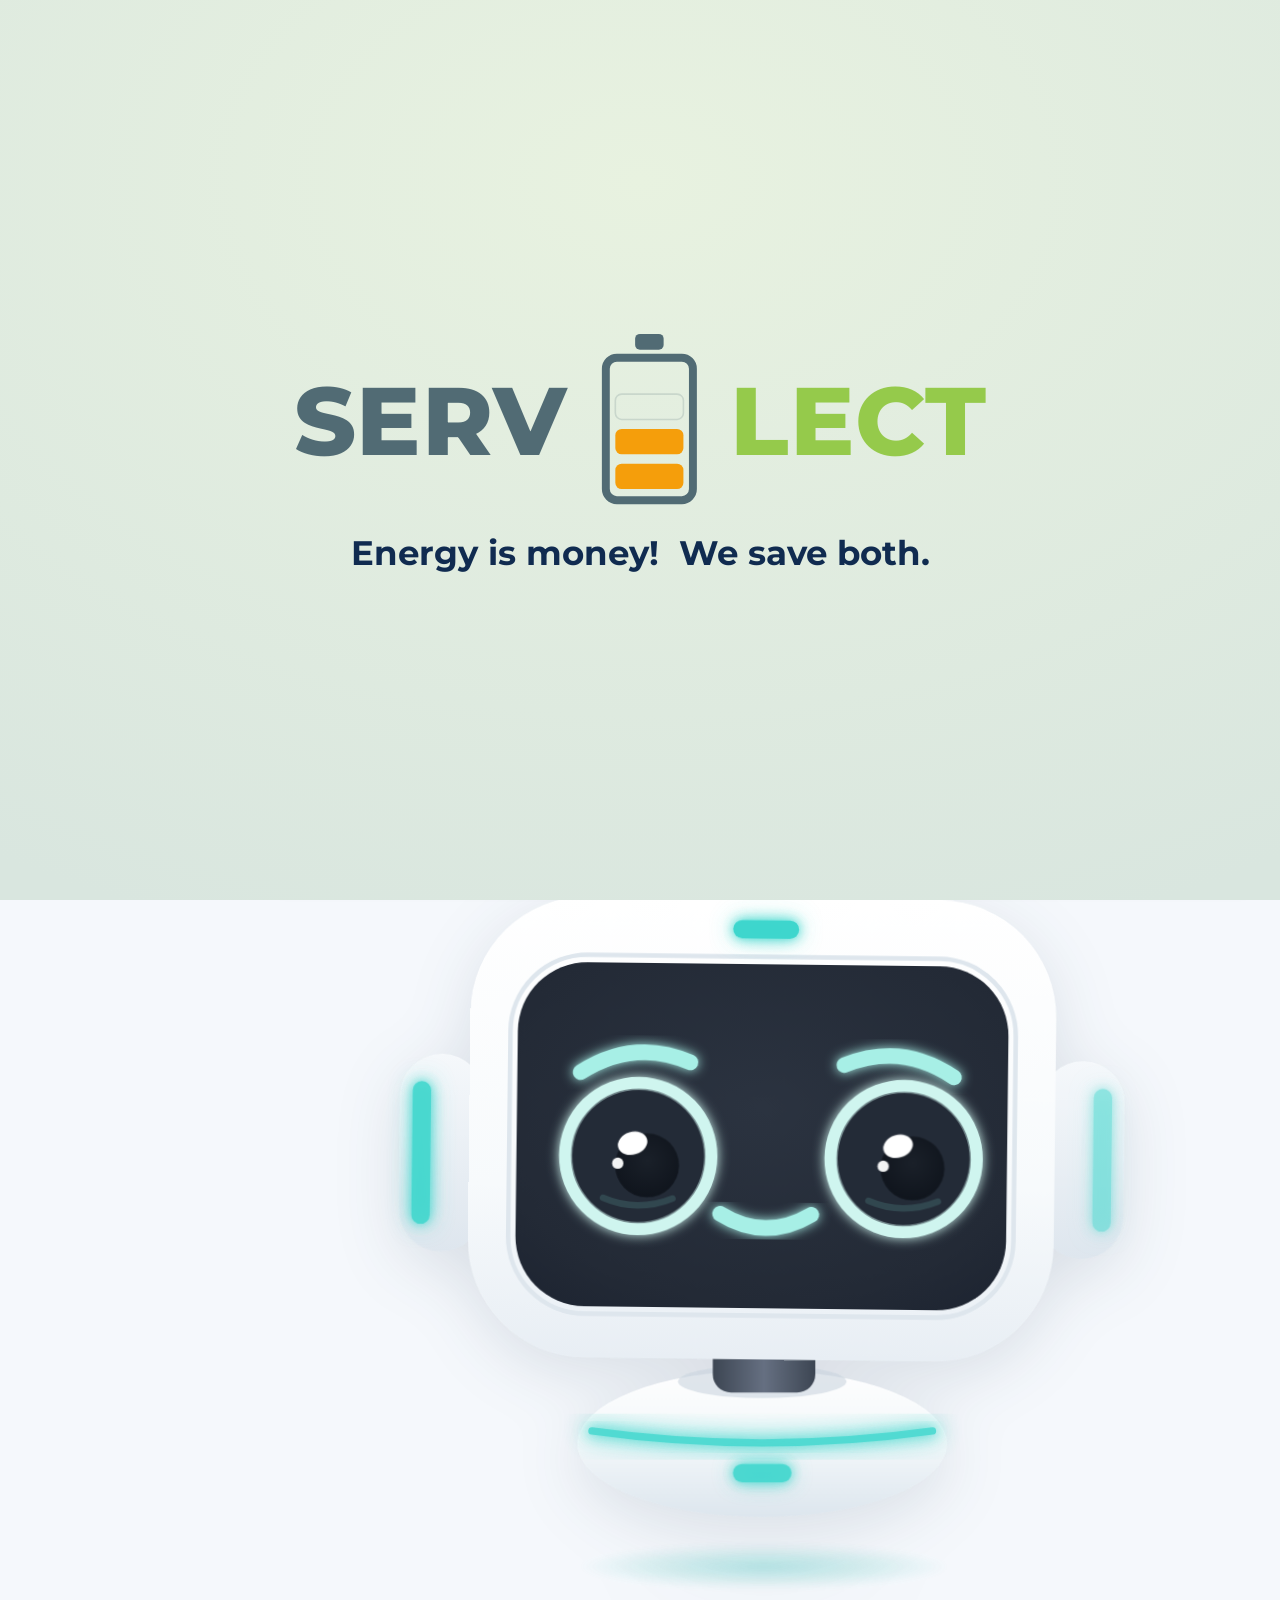
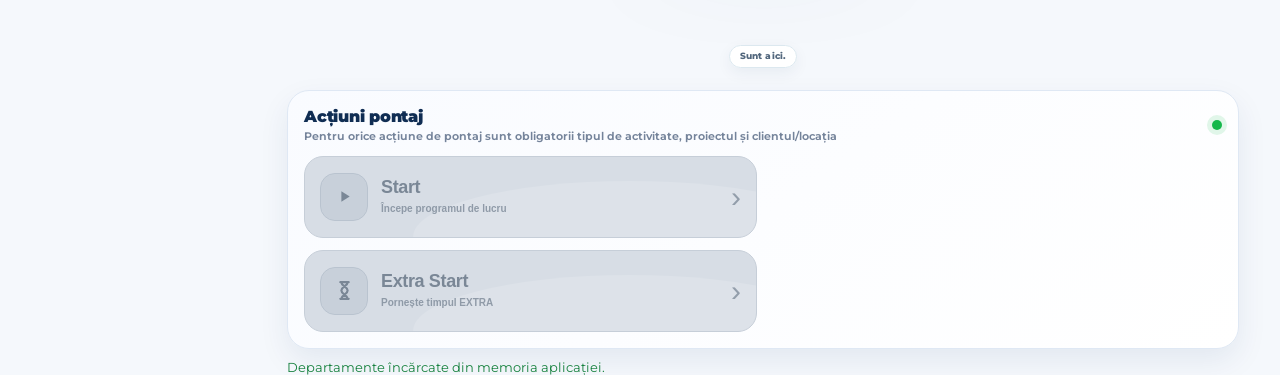
==== commit 010b33af: "Add files via upload" ====
--- a/index.html
+++ b/index.html
@@ -7,9 +7,9 @@
   <link rel="preconnect" href="https://fonts.gstatic.com" crossorigin>
   <link href="https://fonts.googleapis.com/css2?family=Montserrat:wght@400;600;700;800&display=swap" rel="stylesheet">
   <link rel="icon" href="favicon.png" />
-  <link rel="manifest" href="manifest.webmanifest?v=offline-first-v4.9.52-live-state-fast-refresh-20261015-1" />
-  <link rel="stylesheet" href="robot-pet.css?v=offline-first-v4.9.52-live-state-fast-refresh-20261015-1" />
-  <meta name="pontaj-build" content="offline-first-v4.9.52-live-state-fast-refresh-20261015-1" />
+  <link rel="manifest" href="manifest.webmanifest?v=offline-first-v4.9.57-r1-conservative-20261015-1" />
+  <link rel="stylesheet" href="robot-pet.css?v=offline-first-v4.9.57-r1-conservative-20261015-1" />
+  <meta name="pontaj-build" content="offline-first-v4.9.57-r1-conservative-20261015-1" />
   <meta name="theme-color" content="#516A75"/>
   <style>
     :root{
@@ -1639,7 +1639,7 @@
     </div>
   </section>
 
-  <script src="robot-pet.js?v=offline-first-v4.9.52-live-state-fast-refresh-20261015-1"></script>
+  <script src="robot-pet.js?v=offline-first-v4.9.57-r1-conservative-20261015-1"></script>
 
   <!-- ================== APP LOGIC ================== -->
   <script>
@@ -2774,8 +2774,8 @@
   }
 
   /*********************** OFFLINE-FIRST V4.8.1 ************************/
-  const PONTAJ_VERSION = '4.9.52';
-  const PONTAJ_BUILD = 'offline-first-v4.9.52-live-state-fast-refresh-20261015-1';
+  const PONTAJ_VERSION = '4.9.57';
+  const PONTAJ_BUILD = 'offline-first-v4.9.57-r1-conservative-20261015-1';
   const SYNC_PROTOCOL_V48 = 'servelect-pontaj-sync/v4.8';
   const UI_BUILD_MARKER_KEY_V48 = 'pontaj/uiBuild/current';
   const LOCAL_STATE_MAP_KEY_V48 = 'pontaj/stateByEmployee/v4.8';
@@ -2795,7 +2795,11 @@
   const QUEUE_LIMIT_V48 = 400;
   const TERMINAL_LIMIT_V48 = 800;
   const REQUEST_TIMEOUT_MS_V48 = 25000;
-  const LEASE_MS_V48 = 40000;
+  const LEASE_MS_V48 = 40000; // 40s pentru POST simplu
+  const BATCH_LEASE_MS_V4953_ = 115000; // doar pentru POST batch
+  const BATCH_MAX_V4953_ = 3;
+  const BATCH_TIMEOUT_MS_V4953_ = 90000;
+  let batchTransportEnabledV4953_ = true;
   const LEGACY_VERY_OLD_MS_V48 = 7*24*60*60*1000;
   const LEGACY_SAFE_RESEND_MS_V48 = 24*60*60*1000;
   const ACTIVE_STATUSES_V48 = new Set(['queued','sending','failed-retryable']);
@@ -3483,7 +3487,14 @@
   }
   async function moveToTerminalV48_(item,status,details){
     const now=Date.now();const terminal={requestId:item.requestId,status,terminalAt:now,action:item.snapshot&&item.snapshot.action||'',clientTimestamp:item.snapshot&&item.snapshot.clientTimestamp||'',name:item.snapshot&&item.snapshot.name||'',reason:String(details&&details.reason||''),rowNumber:Number(details&&details.rowNumber)||null,source:item.legacySource||'',attempts:Number(item.attempts||0)};
-    const db=await openIdbV48_();const tx=db.transaction([IDB_ACTIVE_V48,IDB_TERMINAL_V48],'readwrite');tx.objectStore(IDB_ACTIVE_V48).delete(item.requestId);tx.objectStore(IDB_TERMINAL_V48).put(terminal);await txDoneV48_(tx,db);activeQueueV48_.delete(item.requestId);return terminal;
+    const db=await openIdbV48_();const tx=db.transaction([IDB_ACTIVE_V48,IDB_TERMINAL_V48],'readwrite');tx.objectStore(IDB_ACTIVE_V48).delete(item.requestId);tx.objectStore(IDB_TERMINAL_V48).put(terminal);await txDoneV48_(tx,db);activeQueueV48_.delete(item.requestId);
+    // V4.9.56: menținem sumarul incremental; arhiva completă este
+    // recitită autoritar când utilizatorul deschide diagnosticul.
+    terminalSummaryV48_.total++;
+    if(status==='retired'||status==='cancelled')terminalSummaryV48_.retired++;
+    else if(status==='rejected')terminalSummaryV48_.rejected++;
+    else if(FINAL_ACCEPTED_V48.has(status))terminalSummaryV48_.accepted++;
+    return terminal;
   }
   async function putTerminalOnlyV48_(terminal){const db=await openIdbV48_();const tx=db.transaction(IDB_TERMINAL_V48,'readwrite');tx.objectStore(IDB_TERMINAL_V48).put(terminal);await txDoneV48_(tx,db);}
   async function refreshQueueMemoryV48_(skipTerminalV4950_){
@@ -3605,6 +3616,70 @@
     const response=await syncFetchWithTimeoutV484_(endpoint+'?fn=offlineActionV48', {method:'POST',cache:'no-store',redirect:'follow',credentials:'omit',headers:{'Content-Type':'text/plain;charset=utf-8','Accept':'application/json'},body:JSON.stringify(directActionPayloadV48_(item)),keepalive:true},REQUEST_TIMEOUT_MS_V48);
     return parseJsonResponseV48_(response,item,false);
   }
+  // Seleție doar din capul cozii, ordonată, fără acțiuni istorice/în retry.
+  // Nu sărim peste un eveniment blocat: o PAUZĂ nu poate depăși START.
+  function consecutiveBatchCandidatesV4953_(rows,now){
+    const out=[];const first=rows&&rows[0];if(!first||first.migrationProbeOnly)return out;
+    const person=stateKeyV48_(first.snapshot&&first.snapshot.name);
+    for(const x of rows){
+      if(out.length>=BATCH_MAX_V4953_)break;
+      if(!x||x.migrationProbeOnly||stateKeyV48_(x.snapshot&&x.snapshot.name)!==person||
+         x.status!=='queued'||Number(x.nextAttemptAt||0)>now)break;
+      out.push(x);
+    }
+    return out;
+  }
+  function validateBatchEnvelopeV4953_(data,items){
+    if(!data||data.ok!==true||data.protocol!==SYNC_PROTOCOL_V48||
+       data.batchProtocol!=='pontaj-batch/v1'||data.ordered!==true||
+       !Array.isArray(data.results)||data.results.length<1||
+       data.results.length>items.length)throw new Error('BATCH_ENVELOPE_INVALID');
+    const results=[];
+    for(let i=0;i<data.results.length;i++){
+      const a=data.results[i],item=items[i],status=String(a&&a.status||'').toLowerCase();
+      if(!a||a.protocol!==SYNC_PROTOCOL_V48||
+         String(a.requestId||a.REQUEST_ID||'')!==item.requestId)throw new Error('BATCH_ORDER_OR_ID_INVALID');
+      if(status==='failed-retryable'){
+        if(i!==data.results.length-1)throw new Error('BATCH_RETRYABLE_NOT_LAST');
+        results.push(Object.assign({},a,{status}));
+      }else{
+        results.push(validateAckV48_(a,item,false));
+        if(FINAL_REJECTED_V48.has(status)&&i!==data.results.length-1)throw new Error('BATCH_REJECTED_NOT_LAST');
+      }
+    }
+    if(data.results.length<items.length){
+      const tail=results[results.length-1];
+      if(tail.status!=='failed-retryable'&&!FINAL_REJECTED_V48.has(tail.status)&&
+         !['deleted_manually','tombstoned'].includes(tail.status))throw new Error('BATCH_PARTIAL_WITHOUT_STOP');
+    }
+    return results;
+  }
+  async function submitDirectBatchV4953_(items){
+    const endpoint=baseEndpoint();
+    if(!endpoint||!/^https:\/\/script\.google\.com\/macros\/s\//i.test(endpoint))throw new Error('SYNC_ENDPOINT_INVALID');
+    const response=await syncFetchWithTimeoutV484_(endpoint+'?fn=offlineActionBatchV4953',
+      {method:'POST',cache:'no-store',redirect:'follow',credentials:'omit',
+       headers:{'Content-Type':'text/plain;charset=utf-8','Accept':'application/json'},
+       body:JSON.stringify({fn:'offlineActionBatchV4953',protocol:SYNC_PROTOCOL_V48,
+         batchProtocol:'pontaj-batch/v1',actions:items.map(directActionPayloadV48_)}),keepalive:false},
+      BATCH_TIMEOUT_MS_V4953_);
+    const text=await response.text();
+    if(!response.ok)throw new Error('HTTP_'+response.status);
+    if(/^\s*</.test(text))throw new Error('BATCH_HTML_REJECTED');
+    let data;try{data=JSON.parse(text);}catch{throw new Error('BATCH_JSON_PARSE_FAILED');}
+    if(data&&data.status==='failed-retryable'){
+      const er=new Error(String(data.reasonCode||'BATCH_SERVER_RETRYABLE'));
+      er.retryAfterMs=Math.max(0,Number(data.retryAfterMs||0));throw er;
+    }
+    return validateBatchEnvelopeV4953_(data,items);
+  }
+  function batchFirstWakeDelayV4953_(snapshot){
+    // 1.45s doar pentru o primă apăsare fără backlog, pentru a comasa
+    // apăsările rapide. Toate celelalte acțiuni sunt trimise imediat.
+    const a=_normAction(snapshot&&snapshot.action);
+    return ['start','pause','extra_start'].includes(a)?1450:250;
+  }
+
   async function probeLegacyAckV48_(item){
     const endpoint=baseEndpoint();const url=endpoint+'?fn=offlineActionStatusV48&requestId='+encodeURIComponent(item.requestId)+'&_='+Date.now();
     const response=await fetchWithTimeoutV48_(url,{cache:'no-store',redirect:'follow',credentials:'omit',headers:{'Accept':'application/json'}},10000);return parseJsonResponseV48_(response,item,true);
@@ -3668,7 +3743,8 @@
     }
     // Confirmarea locală NU așteaptă navigator.serviceWorker.ready / Background Sync.
     // Foreground începe imediat; SW rămâne disponibil pentru handoff/offline.
-    noteDashboardMutationV4952_(snapshot.name);broadcastQueueChangeV48_();setProjectedStateV48_(snapshot.name);requestSyncV48_(0);
+    noteDashboardMutationV4952_(snapshot.name);broadcastQueueChangeV48_();setProjectedStateV48_(snapshot.name);
+    requestSyncV48_(activeQueueV48_.size===1?batchFirstWakeDelayV4953_(snapshot):0);
     registerBackgroundSyncV484_('enqueue').catch(()=>{});
     return snapshot.requestId;
   }
@@ -3678,9 +3754,9 @@
     const db=await openIdbV48_();const tx=db.transaction(IDB_META_V48,'readwrite'),store=tx.objectStore(IDB_META_V48),req=store.get(SYNC_LEASE_KEY_V48);let acquired=false;
     await new Promise((resolve,reject)=>{req.onsuccess=()=>{const cur=req.result,now=Date.now();if(!cur||Number(cur.expiresAt||0)<=now||cur.owner===TAB_OWNER_V48){store.put({key:SYNC_LEASE_KEY_V48,owner:TAB_OWNER_V48,expiresAt:now+LEASE_MS_V48,updatedAt:now});acquired=true;}resolve();};req.onerror=()=>reject(req.error);});await txDoneV48_(tx,db);return acquired;
   }
-  async function renewLeaseV48_(){
+  async function renewLeaseV48_(leaseDurationV4953_){
     const db=await openIdbV48_();const tx=db.transaction(IDB_META_V48,'readwrite'),store=tx.objectStore(IDB_META_V48),req=store.get(SYNC_LEASE_KEY_V48);let renewed=false;
-    await new Promise((resolve,reject)=>{req.onsuccess=()=>{const cur=req.result;if(cur&&cur.owner===TAB_OWNER_V48){store.put(Object.assign({},cur,{expiresAt:Date.now()+LEASE_MS_V48,updatedAt:Date.now()}));renewed=true;}resolve();};req.onerror=()=>reject(req.error);});await txDoneV48_(tx,db);return renewed;
+    await new Promise((resolve,reject)=>{req.onsuccess=()=>{const cur=req.result;if(cur&&cur.owner===TAB_OWNER_V48){store.put(Object.assign({},cur,{expiresAt:Date.now()+Math.max(LEASE_MS_V48,Number(leaseDurationV4953_||0)),updatedAt:Date.now()}));renewed=true;}resolve();};req.onerror=()=>reject(req.error);});await txDoneV48_(tx,db);return renewed;
   }
   async function releaseLeaseV48_(){
     const db=await openIdbV48_();const tx=db.transaction(IDB_META_V48,'readwrite'),store=tx.objectStore(IDB_META_V48),req=store.get(SYNC_LEASE_KEY_V48);
@@ -3710,7 +3786,8 @@
       showToast(presentation.toast,'ok');
     }catch{}finally{statsLoadsV48_.delete(s.requestId);}
   }
-  async function finalizeAckV48_(item,ack){
+  async function finalizeAckV48_(item,ack,optionsV4953){
+    const deferRefreshV4953_=!!(optionsV4953&&optionsV4953.deferRefresh);
     const s=item.snapshot,status=ack.status,accepted=FINAL_ACCEPTED_V48.has(status),appliesAction=['accepted','already_processed','accepted_duplicate'].includes(status);
     if(ack.state)saveCanonicalStateV48_(s.name,cloneStateV48_(ack.state,s.name));
     else if(appliesAction){const base=loadCanonicalStateV48_(s.name)||localStateRecordV48_(s.name)||migrateLegacyStateV48_(s.name)||blankState(),confirmed=cloneStateV48_(base,s.name);applyActionToStateV48_(confirmed,s.action,s.clientTimestamp);saveCanonicalStateV48_(s.name,confirmed);}
@@ -3725,17 +3802,17 @@
     if(String(empSel.value||'').trim()===s.name)setProjectedStateV48_(s.name);broadcastQueueChangeV48_();
     // După fiecare ACK recitim cronologia canonică. Astfel toate dispozitivele
     // converg la aceeași valoare, iar PAUSE/UNPAUSE nu pot păstra un cache local.
-    dashboardLastFetchByNameV482_.set(stateKeyV48_(s.name),0);
-    setTimeout(()=>refreshDashboardV481_(s.name,true).catch(()=>{}),700+Math.floor(Math.random()*1300));
+    if(!deferRefreshV4953_){dashboardLastFetchByNameV482_.set(stateKeyV48_(s.name),0);
+    setTimeout(()=>refreshDashboardV481_(s.name,true).catch(()=>{}),700+Math.floor(Math.random()*1300));}
     // Pe desktop, istoricul nu trebuie să rămână cu FINISH-ul vechi 60s.
-    if(accepted&&['finish','extra_finish'].includes(String(s.action||''))&&window.innerWidth>=821&&!document.hidden&&String(empSel.value||'').trim()===s.name){
+    if(!deferRefreshV4953_&&accepted&&['finish','extra_finish'].includes(String(s.action||''))&&window.innerWidth>=821&&!document.hidden&&String(empSel.value||'').trim()===s.name){
       desktopHistoryLastAtV488_=0;
       setTimeout(()=>refreshDesktopHistoryV488_(s.name,true).catch(()=>{}),3500+Math.floor(Math.random()*1200));
     }
     // Dacă istoricul mobil este deja deschis, îl reconfirmăm după ACK;
     // un răspuns vechi de dinainte de ACK nu trebuie să reapară peste el.
     const openHistoryV4952_=document.getElementById('historyModalV49');
-    if(accepted&&openHistoryV4952_&&!openHistoryV4952_.hidden&&!document.hidden&&String(empSel.value||'').trim()===s.name){
+    if(!deferRefreshV4953_&&accepted&&openHistoryV4952_&&!openHistoryV4952_.hidden&&!document.hidden&&String(empSel.value||'').trim()===s.name){
       setTimeout(async()=>{
         try{const d=await fetchHistoryV481_(s.name);if(!openHistoryV4952_.hidden&&String(empSel.value||'').trim()===s.name)renderHistoryV481_(d);}catch{}
       },3100+Math.floor(Math.random()*1300));
@@ -3770,13 +3847,73 @@
         if(item.status==='sending'){const expiredWait=backoffMsV48_(Math.max(1,Number(item.attempts||1)));item=await patchActiveV48_(item.requestId,{status:'failed-retryable',sendingOwner:'',sendingExpiresAt:0,nextAttemptAt:now+expiredWait,lastErrorCode:'SENDING_LEASE_EXPIRED',lastErrorMessage:'Trimiterea anterioară a expirat; retry-ul respectă backoff-ul.'})||item;}
         if(Number(item.nextAttemptAt||0)>now){requestSyncV48_(Number(item.nextAttemptAt)-now);break;}
         if(item.migrationProbeOnly){const terminal=await processLegacyProbeV48_(item);if(terminal&&flushProgressV48_)flushProgressV48_.completed++;else requestSyncV48_(Math.max(500,Number((activeQueueV48_.get(item.requestId)||{}).nextAttemptAt||0)-Date.now()));continue;}
+        // V4.9.53: loturi secvențiale; un singur ScriptLock/POST pentru
+        // evenimentele imediat consecutive, fiecare cu ACK separat.
+        const candidatesV4953_=batchTransportEnabledV4953_?consecutiveBatchCandidatesV4953_(sortedActiveV48_(),now):[];
+        if(candidatesV4953_.length>=2){
+          if(!await renewLeaseV48_(BATCH_LEASE_MS_V4953_))break; // protecție lease batch
+          const markedV4953_=[];
+          try{
+            for(const candidateV4953_ of candidatesV4953_){
+              const attemptsV4953_=Number(candidateV4953_.attempts||0)+1;
+              const marked=await patchActiveV48_(candidateV4953_.requestId,{status:'sending',attempts:attemptsV4953_,
+                lastAttemptAt:now,sendingOwner:TAB_OWNER_V48,sendingExpiresAt:now+BATCH_LEASE_MS_V4953_,
+                nextAttemptAt:now+BATCH_LEASE_MS_V4953_,lastErrorCode:'',lastErrorMessage:''});
+              if(!marked)throw new Error('BATCH_ITEM_DISAPPEARED');
+              markedV4953_.push(marked);
+            }
+            updateOfflineBadgeV48_();
+            const repliesV4953_=await submitDirectBatchV4953_(markedV4953_);
+            const terminalRepliesV4953_=repliesV4953_.filter(a=>a.status!=='failed-retryable').length;
+            let terminalDoneV4953_=0,stoppedV4953_=false;
+            for(let i=0;i<repliesV4953_.length;i++){
+              const reply=repliesV4953_[i],it=markedV4953_[i];
+              if(reply.status==='failed-retryable'){
+                const wait=Math.max(backoffMsV48_(it.attempts),Number(reply.retryAfterMs||0));
+                await patchActiveV48_(it.requestId,{status:'failed-retryable',sendingOwner:'',sendingExpiresAt:0,
+                  nextAttemptAt:Date.now()+wait,lastErrorCode:String(reply.reasonCode||'SERVER_RETRYABLE'),
+                  lastErrorMessage:'Lot întrerupt; se reîncearcă doar acțiunile neconfirmate.'});
+                requestSyncV48_(wait);stoppedV4953_=true;break;
+              }
+              terminalDoneV4953_++;
+              await finalizeAckV48_(it,reply,{deferRefresh:terminalDoneV4953_<terminalRepliesV4953_});
+              if(flushProgressV48_)flushProgressV48_.completed++;
+              if(FINAL_REJECTED_V48.has(reply.status)||['deleted_manually','tombstoned'].includes(reply.status))stoppedV4953_=true;
+            }
+            // Un lot poate fi procesat parțial, dar elementele neatinse NU
+            // sunt confirmate/șterse niciodată. Rămân queued în IndexedDB.
+            for(let i=repliesV4953_.length;i<markedV4953_.length;i++){
+              await patchActiveV48_(markedV4953_[i].requestId,{status:'queued',sendingOwner:'',
+                sendingExpiresAt:0,nextAttemptAt:0});
+            }
+            if(stoppedV4953_){
+              if(repliesV4953_.some(x=>x.status==='failed-retryable')){registerBackgroundSyncV484_('batch-retry');break;}
+              // După rejected, următorul eveniment va fi verificat independent
+              // împotriva stării serverului la următorul ciclu normal.
+              requestSyncV48_(350);break;
+            }
+            continue;
+          }catch(e){
+            // Răspuns pierdut/HTML/timeout: niciun rezultat NU poate fi
+            // presupus acceptat. Fiecare RequestId este sigur la retry.
+            if(/BATCH_ENVELOPE_INVALID|BATCH_ORDER_OR_ID_INVALID|BATCH_HTML_REJECTED/.test(String(e&&e.message||'')))batchTransportEnabledV4953_=false;
+            const wait=Math.max(backoffMsV48_(Math.max(...markedV4953_.map(x=>Number(x.attempts||1)),1)),
+              Math.max(0,Number(e&&e.retryAfterMs||0)));
+            for(const it of markedV4953_){
+              await patchActiveV48_(it.requestId,{status:'failed-retryable',sendingOwner:'',sendingExpiresAt:0,
+                nextAttemptAt:Date.now()+wait,lastErrorCode:safeErrorCodeV48_(e),
+                lastErrorMessage:'Nu există ACK verificabil pentru lot; se reîncearcă idempotent.'});
+            }
+            requestSyncV48_(wait);registerBackgroundSyncV484_('batch-error');break;
+          }
+        }
         const attempts=Number(item.attempts||0)+1;
         item=await patchActiveV48_(item.requestId,{status:'sending',attempts,lastAttemptAt:now,sendingOwner:TAB_OWNER_V48,sendingExpiresAt:now+LEASE_MS_V48,nextAttemptAt:now+LEASE_MS_V48,lastErrorCode:'',lastErrorMessage:''})||item;updateOfflineBadgeV48_();
         try{const ack=await submitDirectActionV48_(item);await finalizeAckV48_(item,ack);if(flushProgressV48_)flushProgressV48_.completed++;}
         catch(e){const wait=Math.max(backoffMsV48_(attempts),Math.max(0,Number(e&&e.retryAfterMs||0)));await patchActiveV48_(item.requestId,{status:'failed-retryable',sendingOwner:'',sendingExpiresAt:0,nextAttemptAt:Date.now()+wait,lastErrorCode:safeErrorCodeV48_(e),lastErrorMessage:'Confirmarea exactă nu a fost primită; REQUEST_ID-ul va fi retrimis idempotent după backoff.'});requestSyncV48_(wait);registerBackgroundSyncV484_('foreground-error');break;}
       }
     }catch(e){console.warn('Sincronizarea V4.9.6 a întâmpinat o eroare temporară.');}
-    finally{flushProgressV48_=null;offlineFlushRunningV48_=false;try{await releaseLeaseV48_();}catch{}await refreshQueueMemoryV48_().catch(()=>{});updateOfflineBadgeV48_();if(document.visibilityState==='hidden'&&activeQueueV48_.size)handoffSyncToServiceWorkerV491_('foreground-flush-ended-hidden').catch(()=>{});}
+    finally{flushProgressV48_=null;offlineFlushRunningV48_=false;try{await releaseLeaseV48_();}catch{}await refreshQueueMemoryV48_(true).catch(()=>{});updateOfflineBadgeV48_();if(document.visibilityState==='hidden'&&activeQueueV48_.size)handoffSyncToServiceWorkerV491_('foreground-flush-ended-hidden').catch(()=>{});}
   }
   async function registerBackgroundSyncV484_(reason){
     try{
@@ -3802,7 +3939,7 @@
     if(!offlineReadyV48_||backgroundHandoffRunningV491_)return false;
     backgroundHandoffRunningV491_=true;backgroundHandoffRequestedV491_=true;
     try{
-      await refreshQueueMemoryV48_().catch(()=>{});
+      await refreshQueueMemoryV48_(true).catch(()=>{});
       if(!activeQueueV48_.size)return false;
       // Eliberăm lease-ul ÎNAINTE de a porni SW-ul. În V4.9.0 ordinea era
       // inversă, iar SW-ul se oprea cu SYNC_LEASE_BUSY/FOREGROUND_SYNC_ACTIVE.
@@ -3823,7 +3960,7 @@
 
   async function recoverRetryableQueueV484_(reason){
     if(!offlineReadyV48_)return;
-    await refreshQueueMemoryV48_().catch(()=>{});
+    await refreshQueueMemoryV48_(true).catch(()=>{});
     const now=Date.now();
     for(const item of sortedActiveV48_()){
       // V4.9.46: failed-retryable rămâne failed-retryable și își păstrează
@@ -3834,7 +3971,7 @@
         await patchActiveV48_(item.requestId,{status:'failed-retryable',sendingOwner:'',sendingExpiresAt:0,nextAttemptAt:retryAt,lastErrorCode:'SENDING_LEASE_EXPIRED',lastErrorMessage:'Trimiterea anterioară a expirat; retry-ul respectă backoff-ul.',updatedAt:now});
       }
     }
-    await refreshQueueMemoryV48_().catch(()=>{});
+    await refreshQueueMemoryV48_(true).catch(()=>{});
   }
 
   async function wakeSyncV484_(reason){
@@ -4130,7 +4267,7 @@
   function detailsReadyV481_(){return detailsMissingV481_().length===0&&!isLeaveActivity()&&!isInvoireActivity();}
   function setChipV481_(id,label,val,required){const el=document.getElementById(id);if(!el)return;el.textContent=label+': '+(val||'—');el.classList.toggle('missing',!!required&&!val);}
   function updateSelectionSummaryV481_(){const d=currentDetailsV481_(),missing=detailsMissingV481_(),ready=missing.length===0&&!isLeaveActivity()&&!isInvoireActivity();setChipV481_('selectionDeptV481','Departament',d.department,true);setChipV481_('selectionEmployeeV481','Angajat',d.name,true);setChipV481_('selectionActivityV481','Activitate',d.activity,true);setChipV481_('selectionProjectV481','Proiect',d.project,true);setChipV481_('selectionClientV481','Client',d.location,true);setChipV481_('selectionNotesV481','Notă',d.notes,false);const st=document.getElementById('selectionReadinessStateV481');if(st){st.classList.toggle('ready',ready);st.textContent=ready?'Pregătit pentru pontaj':(missing.length?'Ai uitat: '+missing.map(x=>x.label).join(', '):'Folosește fluxul dedicat');}const det=document.getElementById('mobileDetailsV481');if(det)det.classList.toggle('needs-details',!ready);renderActiveDetailsBriefV481_();}
-  function renderActiveDetailsBriefV481_(){const box=document.getElementById('activeDetailsBriefV481');if(!box)return;const name=activeEmployeeV481_(),s=getSessionContextV481_(name)||currentDetailsV481_();const vals=[['Departament',s.department],['Activitate',s.activity],['Proiect',s.project],['Client',s.location],['Notă',String(s.notesPayload||s.notes||'').replace(/\[\[[^\]]+\]\]/g,'').trim()]];box.innerHTML=vals.map(v=>'<span>'+escapeHtmlV481_(v[0]+': '+(v[1]||'—'))+'</span>').join('');}
+  function renderActiveDetailsBriefV481_(){const box=document.getElementById('activeDetailsBriefV481');if(!box)return;const name=activeEmployeeV481_(),s=getSessionContextV481_(name)||currentDetailsV481_();const vals=[['Departament',s.department],['Activitate',s.activity],['Proiect',s.project],['Client',s.location],['Notă',String(s.notesPayload||s.notes||'').replace(/\[\[[^\]]+\]\]/g,'').trim()]];const markupV4955_=vals.map(v=>'<span>'+escapeHtmlV481_(v[0]+': '+(v[1]||'—'))+'</span>').join('');if(box.innerHTML!==markupV4955_)box.innerHTML=markupV4955_;}
   function escapeHtmlV481_(v){return String(v==null?'':v).replace(/[&<>"']/g,c=>({'&':'&amp;','<':'&lt;','>':'&gt;','"':'&quot;',"'":'&#39;'}[c]));}
 
   function openDetailsV481_(message,focusId){closeHistoryV481_(false);mobileViewV481_='details';document.body.classList.add('mobile-view-details-v481');document.body.classList.remove('mobile-view-history-v481');setMobileNavV481_('details');const msg=document.getElementById('detailsModeMessageV481');if(msg)msg.textContent=message||'Selectează profilul dorit. Dacă acel angajat are o sesiune activă, starea și datele lui sunt încărcate live.';updateDetailsLockV481_();setTimeout(()=>{const el=focusId&&document.getElementById(focusId);if(el&&!el.disabled){el.scrollIntoView({behavior:'smooth',block:'center'});el.focus();}},80);}
@@ -4283,9 +4420,39 @@
   }
   function fmtClockV481_(ms,sec){ms=Math.max(0,Math.floor(Number(ms)||0));const t=Math.floor(ms/1000),h=Math.floor(t/3600),m=Math.floor(t%3600/60),s=t%60;return String(h).padStart(2,'0')+':'+String(m).padStart(2,'0')+(sec?':'+String(s).padStart(2,'0'):'');}
   function fmtNormV481_(hours){const m=Math.max(0,Math.round(Number(hours||0)*60));return m?Math.floor(m/60)+'h'+(m%60?' '+String(m%60).padStart(2,'0')+'m':''):'Fără normă';}
-  function textV481_(id,v){const e=document.getElementById(id);if(e)e.textContent=v;}
-  function ringV481_(id,circ,ratio){const e=document.getElementById(id);if(e)e.style.strokeDashoffset=String(circ*(1-Math.max(0,Math.min(1,Number(ratio)||0))));}
-  function renderDashboardV481_(){const dash=document.getElementById('activeDashboardV48');if(!dash)return;const name=activeEmployeeV481_(),st=name?dashboardStateV481_(name):blankState(),normal=!!(st.normal&&st.normal.running),paused=normal&&!!st.normal.paused,extra=!!(st.extra&&st.extra.running),active=normal||extra;document.body.classList.toggle('pontaj-active-v48',active);dash.hidden=!active;updateDetailsLockV481_();syncRobotStateV499_();if(!active){if(dashboardTimerV481_){clearInterval(dashboardTimerV481_);dashboardTimerV481_=null;}return;}const live=dashboardLiveV481_(Date.now()),base=live.base;textV481_('activeEmployeeNameV48',name||'Angajat');textV481_('activeNormV48',base.isWeekend?'Weekend · fără normă':fmtNormV481_(base.normHours));const pill=document.getElementById('activeStatePillV48');if(pill){pill.hidden=true;pill.textContent='';}textV481_('workedTimeV48',fmtClockV481_(live.workMs,true));textV481_('pauseTimeV48',fmtClockV481_(live.pauseMs,false));textV481_('countedTimeV48',fmtClockV481_(live.countedMs,false));textV481_('overtimeTimeV48','+'+fmtClockV481_(live.overtimeMs,false));textV481_('extraTimeV48',fmtClockV481_(live.extraMs,false));ringV481_('normRingProgressV48',NORM_RING_CIRC_V481,live.normMs?live.countedMs/live.normMs:(live.workMs?1:0));ringV481_('extraRingProgressV48',EXTRA_RING_CIRC_V481,extra?((live.extraMs%14400000)/14400000):0);const ec=document.getElementById('extraCardV48');if(ec)ec.classList.toggle('active',extra);textV481_('extraCaptionV48',extra?'Sesiune EXTRA activă':'Timp EXTRA separat');const nc=document.getElementById('normalControlsV48'),xc=document.getElementById('extraControlsV48');if(nc)nc.hidden=!normal||extra;if(xc)xc.hidden=!extra;const pb=document.getElementById('activePauseV48'),ub=document.getElementById('activeUnpauseV48');if(pb)pb.hidden=paused;if(ub)ub.hidden=!paused;textV481_('summaryWorkV48',fmtClockV481_(live.workMs,false));textV481_('summaryNormV48','din '+fmtNormV481_(base.normHours));textV481_('summaryOvertimeV48','+'+fmtClockV481_(live.overtimeMs,false));const pauseKnownV498=base.pauseKnownV498===true||base.serverVerifiedV498===true||String(base.source||'').indexOf('local-action')===0;if(pauseKnownV498){textV481_('summaryPauseV48',fmtClockV481_(live.pauseMs,false));const pc=Math.max(0,Number(live.pauseCount||0));textV481_('summaryPauseCountV48',pc+' '+(pc===1?'pauză':'pauze'));}else{textV481_('summaryPauseV48','—');textV481_('summaryPauseCountV48',navigator.onLine===false?'Necunoscut offline':'Se încarcă');}const sd=new Date(base.firstStart||st.lastNormalStart||st.lastExtraStart||'');textV481_('summaryStartV48',isNaN(sd)?'—':sd.toLocaleTimeString('ro-RO',{hour:'2-digit',minute:'2-digit'}));textV481_('dashboardUpdatedV48',dashboardSourceLabelV4952_(base,name));textV481_('activeSyncV48','');const missingActiveV4937=openingContextMissingV4935_(currentDetailsV481_()),activeContextReadyV4937=missingActiveV4937.length===0;['activeFinishV48','activePauseV48','activeUnpauseV48','activeExtraFinishV48'].forEach(id=>{const b=document.getElementById(id);if(b)b.disabled=!activeContextReadyV4937;});const activeWarnV4937=document.getElementById('activeRequiredWarningV4937');if(activeWarnV4937){const labels=missingActiveV4937.map(x=>x.label);activeWarnV4937.classList.toggle('visible',labels.length>0);activeWarnV4937.textContent=labels.length?'Ai uitat să completezi '+labels.join(labels.length===2?' și ':', ')+'. Intră la Detalii, completează câmpurile și apoi poți continua.':'';}renderActiveDetailsBriefV481_();refreshDesktopHistoryV488_(name,false);if(!dashboardTimerV481_)dashboardTimerV481_=setInterval(renderDashboardV481_,1000);}
+  function textV481_(id,v){const e=document.getElementById(id);if(e&&e.textContent!==String(v))e.textContent=v;}
+  function ringV481_(id,circ,ratio){const e=document.getElementById(id);if(e){const v=String(circ*(1-Math.max(0,Math.min(1,Number(ratio)||0))));if(e.style.strokeDashoffset!==v)e.style.strokeDashoffset=v;}}
+  /**
+   * V4.9.55 — only the changing clocks on the 1s tick.
+   * Full renderer remains authoritative on local actions, profile changes and server updates.
+   * No network calls, localStorage writes, robot animation resets or DOM subtree rebuilds.
+   */
+  function tickDashboardV4955_(){
+    if(document.hidden)return;
+    const dash=document.getElementById('activeDashboardV48');
+    if(!dash||dash.hidden)return;
+    const name=activeEmployeeV481_();
+    if(!name)return;
+    const st=dashboardStateV481_(name)||blankState();
+    const normal=!!(st.normal&&st.normal.running),extra=!!(st.extra&&st.extra.running);
+    if(!normal&&!extra){renderDashboardV481_();return;}
+    const live=dashboardLiveV481_(Date.now());
+    textV481_('workedTimeV48',fmtClockV481_(live.workMs,true));
+    textV481_('pauseTimeV48',fmtClockV481_(live.pauseMs,false));
+    textV481_('countedTimeV48',fmtClockV481_(live.countedMs,false));
+    textV481_('overtimeTimeV48','+'+fmtClockV481_(live.overtimeMs,false));
+    textV481_('extraTimeV48',fmtClockV481_(live.extraMs,false));
+    ringV481_('normRingProgressV48',NORM_RING_CIRC_V481,live.normMs?live.countedMs/live.normMs:(live.workMs?1:0));
+    ringV481_('extraRingProgressV48',EXTRA_RING_CIRC_V481,extra?((live.extraMs%14400000)/14400000):0);
+    textV481_('summaryWorkV48',fmtClockV481_(live.workMs,false));
+    textV481_('summaryOvertimeV48','+'+fmtClockV481_(live.overtimeMs,false));
+    const base=live.base;
+    const pauseKnown=base.pauseKnownV498===true||base.serverVerifiedV498===true||String(base.source||'').indexOf('local-action')===0;
+    textV481_('summaryPauseV48',pauseKnown?fmtClockV481_(live.pauseMs,false):'—');
+    // Keep sync provenance honest as an ACK arrives or the last verification ages.
+    textV481_('dashboardUpdatedV48',dashboardSourceLabelV4952_(base,name));
+  }
+  function renderDashboardV481_(){const dash=document.getElementById('activeDashboardV48');if(!dash)return;const name=activeEmployeeV481_(),st=name?dashboardStateV481_(name):blankState(),normal=!!(st.normal&&st.normal.running),paused=normal&&!!st.normal.paused,extra=!!(st.extra&&st.extra.running),active=normal||extra;document.body.classList.toggle('pontaj-active-v48',active);dash.hidden=!active;updateDetailsLockV481_();syncRobotStateV499_();if(!active){if(dashboardTimerV481_){clearInterval(dashboardTimerV481_);dashboardTimerV481_=null;}return;}const live=dashboardLiveV481_(Date.now()),base=live.base;textV481_('activeEmployeeNameV48',name||'Angajat');textV481_('activeNormV48',base.isWeekend?'Weekend · fără normă':fmtNormV481_(base.normHours));const pill=document.getElementById('activeStatePillV48');if(pill){pill.hidden=true;pill.textContent='';}textV481_('workedTimeV48',fmtClockV481_(live.workMs,true));textV481_('pauseTimeV48',fmtClockV481_(live.pauseMs,false));textV481_('countedTimeV48',fmtClockV481_(live.countedMs,false));textV481_('overtimeTimeV48','+'+fmtClockV481_(live.overtimeMs,false));textV481_('extraTimeV48',fmtClockV481_(live.extraMs,false));ringV481_('normRingProgressV48',NORM_RING_CIRC_V481,live.normMs?live.countedMs/live.normMs:(live.workMs?1:0));ringV481_('extraRingProgressV48',EXTRA_RING_CIRC_V481,extra?((live.extraMs%14400000)/14400000):0);const ec=document.getElementById('extraCardV48');if(ec)ec.classList.toggle('active',extra);textV481_('extraCaptionV48',extra?'Sesiune EXTRA activă':'Timp EXTRA separat');const nc=document.getElementById('normalControlsV48'),xc=document.getElementById('extraControlsV48');if(nc)nc.hidden=!normal||extra;if(xc)xc.hidden=!extra;const pb=document.getElementById('activePauseV48'),ub=document.getElementById('activeUnpauseV48');if(pb)pb.hidden=paused;if(ub)ub.hidden=!paused;textV481_('summaryWorkV48',fmtClockV481_(live.workMs,false));textV481_('summaryNormV48','din '+fmtNormV481_(base.normHours));textV481_('summaryOvertimeV48','+'+fmtClockV481_(live.overtimeMs,false));const pauseKnownV498=base.pauseKnownV498===true||base.serverVerifiedV498===true||String(base.source||'').indexOf('local-action')===0;if(pauseKnownV498){textV481_('summaryPauseV48',fmtClockV481_(live.pauseMs,false));const pc=Math.max(0,Number(live.pauseCount||0));textV481_('summaryPauseCountV48',pc+' '+(pc===1?'pauză':'pauze'));}else{textV481_('summaryPauseV48','—');textV481_('summaryPauseCountV48',navigator.onLine===false?'Necunoscut offline':'Se încarcă');}const sd=new Date(base.firstStart||st.lastNormalStart||st.lastExtraStart||'');textV481_('summaryStartV48',isNaN(sd)?'—':sd.toLocaleTimeString('ro-RO',{hour:'2-digit',minute:'2-digit'}));textV481_('dashboardUpdatedV48',dashboardSourceLabelV4952_(base,name));textV481_('activeSyncV48','');const missingActiveV4937=openingContextMissingV4935_(currentDetailsV481_()),activeContextReadyV4937=missingActiveV4937.length===0;['activeFinishV48','activePauseV48','activeUnpauseV48','activeExtraFinishV48'].forEach(id=>{const b=document.getElementById(id);if(b)b.disabled=!activeContextReadyV4937;});const activeWarnV4937=document.getElementById('activeRequiredWarningV4937');if(activeWarnV4937){const labels=missingActiveV4937.map(x=>x.label);activeWarnV4937.classList.toggle('visible',labels.length>0);activeWarnV4937.textContent=labels.length?'Ai uitat să completezi '+labels.join(labels.length===2?' și ':', ')+'. Intră la Detalii, completează câmpurile și apoi poți continua.':'';}renderActiveDetailsBriefV481_();refreshDesktopHistoryV488_(name,false);if(!dashboardTimerV481_)dashboardTimerV481_=setInterval(tickDashboardV4955_,1000);}
   function pendingBelongsToServerDayV495_(item,serverDay){
     const snap=item&&item.snapshot||{},raw=snap.clientTimestamp||snap.timestamp||snap.createdAt||'',d=new Date(raw);
     if(!serverDay||isNaN(d))return false;
@@ -4572,7 +4739,20 @@
     const close=document.getElementById('historyCloseV49');if(close)close.onclick=()=>closeHistoryV481_();const modal=document.getElementById('historyModalV49');if(modal)modal.addEventListener('click',e=>{if(e.target===modal)closeHistoryV481_();});const statsOpen=document.getElementById('historyStatsOpenV4939');if(statsOpen)statsOpen.onclick=openHistoryStatsV4939_;const statsBack=document.getElementById('historyStatsBackV4939');if(statsBack)statsBack.onclick=()=>closeHistoryStatsV4939_(false);const statsClose=document.getElementById('historyStatsCloseV4939');if(statsClose)statsClose.onclick=()=>closeHistoryStatsV4939_(true);const statsPanel=document.getElementById('historyStatsPanelV4939');if(statsPanel)statsPanel.addEventListener('click',e=>{if(e.target===statsPanel)closeHistoryStatsV4939_(false);});const ah=document.getElementById('activeHistoryV49');if(ah)ah.onclick=openHistoryV481_;
     bindActionV481_('activeFinishV48','finish');bindActionV481_('activePauseV48','pause');bindActionV481_('activeUnpauseV48','unpause');bindActionV481_('activeExtraFinishV48','extra_finish');
     empSel.addEventListener('change',()=>{const n=String(empSel.value||'').trim();selectEmployeeProfileV482_(n,true).catch(()=>{});});
-    const resume=()=>{wakeSyncV484_('profile-resume').catch(()=>{});refreshVisibleProfileV483_('resume').catch(()=>{});};window.addEventListener('online',resume);window.addEventListener('focus',resume);window.addEventListener('pageshow',resume);document.addEventListener('visibilitychange',()=>{if(!document.hidden)resume();});
+    // V4.9.57: pe Android/desktop, o singură revenire poate emite focus,
+    // pageshow și visibilitychange în câteva milisecunde. Le comasăm într-o
+    // trezire unică, fără a inhiba offline retry, schimbarea profilului sau
+    // Service Worker Background Sync.
+    let resumeWakeTimerV4957_=null;
+    const resume=()=>{
+      if(resumeWakeTimerV4957_!==null)return;
+      resumeWakeTimerV4957_=setTimeout(()=>{
+        resumeWakeTimerV4957_=null;
+        wakeSyncV484_('profile-resume').catch(()=>{});
+        refreshVisibleProfileV483_('resume').catch(()=>{});
+      },100);
+    };
+    window.addEventListener('online',resume);window.addEventListener('focus',resume);window.addEventListener('pageshow',resume);document.addEventListener('visibilitychange',()=>{if(!document.hidden)resume();});
     setTimeout(()=>restoreDetailsV481_().then(()=>refreshVisibleProfileV483_('startup')).catch(()=>{}),0);
     // Interogare cu jitter între dispozitive, doar în pagină vizibilă:
     // live la ~12-20s când sesiunea e activă, idle la ~26-34s.
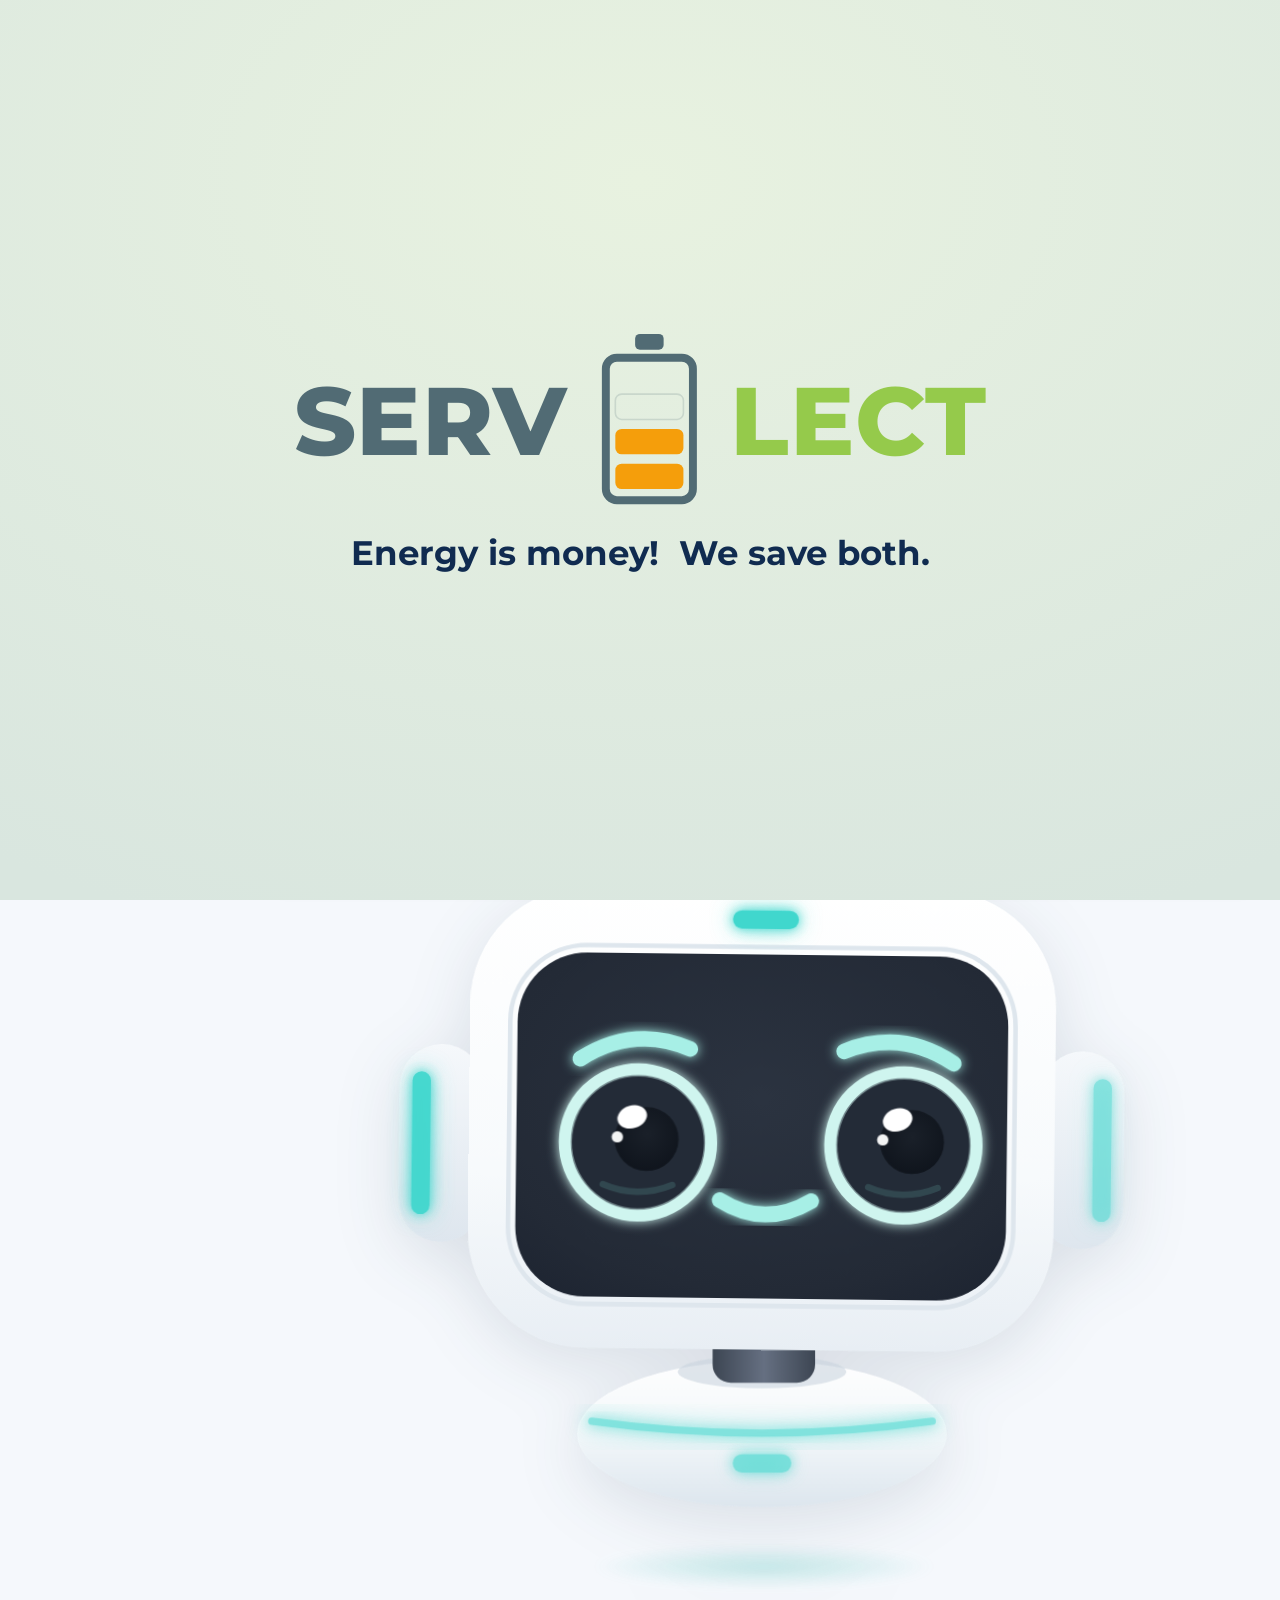
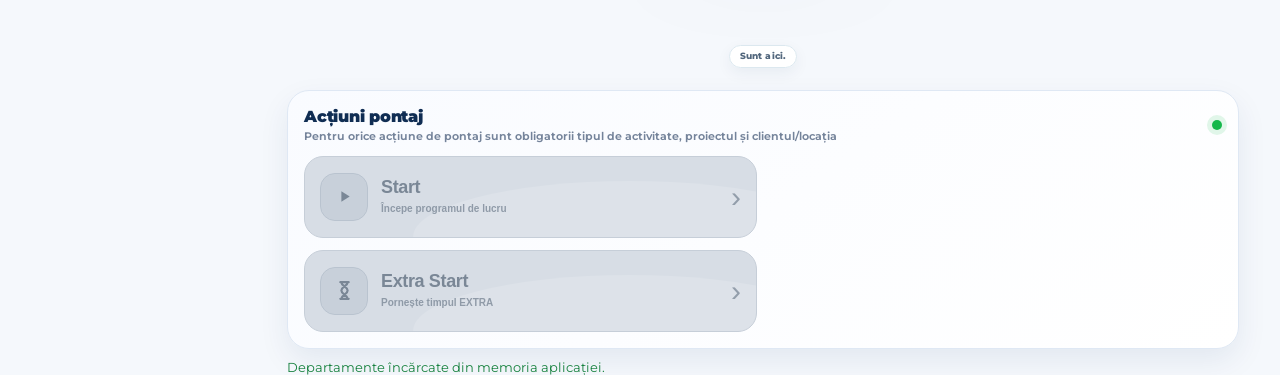
==== commit ba48b3bf: "Add files via upload" ====
--- a/index.html
+++ b/index.html
@@ -7,9 +7,9 @@
   <link rel="preconnect" href="https://fonts.gstatic.com" crossorigin>
   <link href="https://fonts.googleapis.com/css2?family=Montserrat:wght@400;600;700;800&display=swap" rel="stylesheet">
   <link rel="icon" href="favicon.png" />
-  <link rel="manifest" href="manifest.webmanifest?v=offline-first-v4.9.57-r1-conservative-20261015-1" />
-  <link rel="stylesheet" href="robot-pet.css?v=offline-first-v4.9.57-r1-conservative-20261015-1" />
-  <meta name="pontaj-build" content="offline-first-v4.9.57-r1-conservative-20261015-1" />
+  <link rel="manifest" href="manifest.webmanifest?v=offline-first-v4.9.59-leave-invoire-net-20261025-1" />
+  <link rel="stylesheet" href="robot-pet.css?v=offline-first-v4.9.59-leave-invoire-net-20261025-1" />
+  <meta name="pontaj-build" content="offline-first-v4.9.59-leave-invoire-net-20261025-1" />
   <meta name="theme-color" content="#516A75"/>
   <style>
     :root{
@@ -1025,6 +1025,17 @@
     @media(max-width:820px) and (max-height:620px){.robot-pet-caption-v499{display:none}.robot-pet-canvas-v499{--tl-size:min(150px,52vw)}.robot-pet-panel-v499{margin-bottom:-10px}}
     @media(prefers-reduced-motion:reduce){.robot-pet-canvas-v499{scroll-behavior:auto}.robot-pet-caption-v499{transition:none}}
 
+
+
+    /* V4.9.58 — istoric contextual complet, păstrând aspectul mobil/desktop */
+    .history-details-v4958{grid-column:1/-1;display:grid;grid-template-columns:repeat(2,minmax(0,1fr));gap:7px 12px;margin-top:5px;padding:11px 12px;border-top:1px solid #e5edf6;background:#f8fbff;border-radius:11px}
+    .history-detail-line-v4958{min-width:0;display:flex;flex-direction:column;gap:3px;font-size:10px;line-height:1.45;overflow-wrap:anywhere}
+    .history-detail-line-v4958 b{font-size:9px;color:#6a7e99;font-weight:850}
+    .history-detail-line-v4958 span{color:#243f65;font-weight:750;overflow-wrap:anywhere}
+    .desktop-history-details-v4958{display:grid;gap:7px;margin-top:9px;padding-top:8px;border-top:1px solid #e3edf7;text-align:left}
+    .desktop-history-details-v4958 .history-detail-line-v4958{font-size:9px}
+    @media(min-width:821px){.desktop-history-strip-v488{grid-auto-columns:minmax(190px,1fr)!important}.desktop-history-day-v488{min-height:118px;padding:12px 10px!important}}
+    @media(max-width:820px){.history-details-v4958{grid-template-columns:1fr;gap:8px;padding:10px}.history-detail-line-v4958{font-size:11px}.history-detail-line-v4958 b{font-size:9px}}
 </style>
 </head>
 <body>
@@ -1639,7 +1650,7 @@
     </div>
   </section>
 
-  <script src="robot-pet.js?v=offline-first-v4.9.57-r1-conservative-20261015-1"></script>
+  <script src="robot-pet.js?v=offline-first-v4.9.59-leave-invoire-net-20261025-1"></script>
 
   <!-- ================== APP LOGIC ================== -->
   <script>
@@ -2775,7 +2786,7 @@
 
   /*********************** OFFLINE-FIRST V4.8.1 ************************/
   const PONTAJ_VERSION = '4.9.57';
-  const PONTAJ_BUILD = 'offline-first-v4.9.57-r1-conservative-20261015-1';
+  const PONTAJ_BUILD = 'offline-first-v4.9.59-leave-invoire-net-20261025-1';
   const SYNC_PROTOCOL_V48 = 'servelect-pontaj-sync/v4.8';
   const UI_BUILD_MARKER_KEY_V48 = 'pontaj/uiBuild/current';
   const LOCAL_STATE_MAP_KEY_V48 = 'pontaj/stateByEmployee/v4.8';
@@ -4652,6 +4663,10 @@
     const items=Array.isArray(data&&data.items)?data.items:[];
     if(!items.length){body.innerHTML='<div class="history-stats-empty-v4939">Nu există suficiente date în luna curentă pentru a afișa statistici.</div>';return;}
     const s=historyStatsSummaryV4939_(data);
+    const leaveDaysV4958_=items.filter(it=>Array.isArray(it.leave)&&it.leave.some(p=>p.code==='CO')).length;
+    const cmDaysV4959_=items.filter(it=>Array.isArray(it.leave)&&it.leave.some(p=>p.code==='CM')).length;
+    const csDaysV4959_=items.filter(it=>Array.isArray(it.leave)&&it.leave.some(p=>p.code==='CS')).length;
+    const invMsV4958_=items.reduce((sum,it)=>sum+Math.max(0,Number(it.invoireMinutes||0))*60000,0);
     const metrics=[
       {label:'Lucrat',value:s.workMs,color:'#086bf0'},
       {label:'Normă',value:s.normMs,color:'#4c86d9'},
@@ -4674,6 +4689,8 @@
       +  '<article class="history-stats-card-v4939 extra"><b>Ore extra</b><strong>'+fmtClockV481_(s.extraMs,false)+'</strong><span>Acumulat în luna curentă</span></article>'
       +  '<article class="history-stats-card-v4939 positive"><b>Diferență pozitivă</b><strong>'+fmtClockV481_(s.posDiffMs,false)+'</strong><span>Timp peste normă</span></article>'
       +  '<article class="history-stats-card-v4939 negative"><b>Diferență negativă</b><strong>'+fmtClockV481_(s.negDiffMs,false)+'</strong><span>Timp sub normă</span></article>'
+      +  '<article class="history-stats-card-v4939"><b>Total CO</b><strong>'+leaveDaysV4958_+' zile</strong><span>CM: '+cmDaysV4959_+' zile · Concediu pentru ore suplimentare: '+csDaysV4959_+' zile</span></article>'
+      +  '<article class="history-stats-card-v4939 pause"><b>Total învoire</b><strong>'+fmtClockV481_(invMsV4958_,false)+'</strong><span>Intervale înregistrate în luna curentă</span></article>'
       +'</section>'
       +'<section class="history-stats-grid-v4939">'
       +  '<article class="history-stats-panel-card-v4939">'
@@ -4704,6 +4721,25 @@
     if(toHome===true)closeHistoryV481_(true);
   }
 
+
+  // V4.9.58: afișare numai din datele citite (server sau cache), niciun POST nou.
+  function historyDetailHtmlV4958_(it,compact){
+    const lines=[],list=x=>Array.isArray(x)?x:[],safe=x=>escapeHtmlV481_(String(x==null?'':x));
+    const clock=x=>{const d=new Date(x);return isNaN(d)?'—':new Intl.DateTimeFormat('ro-RO',{timeZone:'Europe/Bucharest',hour:'2-digit',minute:'2-digit',hour12:false}).format(d);};
+    const extra=list(it.extraIntervals).map(p=>clock(p.start)+'–'+(p.ongoing?'în curs':clock(p.end)));
+    if(extra.length)lines.push(['EXTRA · Start–Stop',extra.join(', ')]);
+    const leave=list(it.leave).map(p=>({CO:'CO – concediu de odihnă',CM:'CM – concediu medical',CS:'Concediu pentru ore suplimentare'}[p.code]||String(p.type||'Concediu')));
+    if(leave.length)lines.push(['Concediu',leave.join(', ')]);
+    const inv=list(it.invoireIntervals);
+    if(inv.length)lines.push(['Învoire',inv.join(', ')+' · '+fmtClockV481_(Number(it.invoireMinutes||0)*60000,false)]);
+    const proj=list(it.projects);if(proj.length)lines.push(['Proiect',proj.join(' · ')]);
+    const clients=list(it.clients);if(clients.length)lines.push(['Client / locație',clients.join(' · ')]);
+    if(!lines.length)return '';
+    return '<div class="'+(compact?'desktop-history-details-v4958':'history-details-v4958')+'">'
+      +lines.map(pair=>'<div class="history-detail-line-v4958"><b>'+safe(pair[0])+'</b><span>'+safe(pair[1])+'</span></div>').join('')
+      +'</div>';
+  }
+
   function renderHistoryV481_(data){
     historyLastDataV4939_=data||null;
     const list=document.getElementById('historyListV49'),src=document.getElementById('historySourceV49'),sub=document.getElementById('historySubV49'),items=Array.isArray(data&&data.items)?data.items:[],days=Number(data&&data.days||items.length||0),monthLabel=historyMonthLabelV4938_(data);
@@ -4712,7 +4748,7 @@
     if(!list)return;
     if(!items.length){list.innerHTML='<div class="history-empty-v49">Nu există zile disponibile în luna curentă.</div>';return;}
     const wd=['Du','Lu','Ma','Mi','Jo','Vi','Sâ'];
-    list.innerHTML=items.map(it=>{const d=new Date(String(it.date||'')+'T12:00:00'),date=isNaN(d)?escapeHtmlV481_(it.date):'<span class="history-weekday-v50">'+wd[d.getDay()]+'</span><span class="history-date-number-v50">'+String(d.getDate()).padStart(2,'0')+'.'+String(d.getMonth()+1).padStart(2,'0')+'.</span>',diff=Number(it.diffMs||0),start=it.firstStart?new Date(it.firstStart).toLocaleTimeString('ro-RO',{hour:'2-digit',minute:'2-digit'}):'—',finish=it.lastFinish?new Date(it.lastFinish).toLocaleTimeString('ro-RO',{hour:'2-digit',minute:'2-digit'}):'—';return '<article class="history-day-v49"><div class="history-date-v49"><div class="history-date-main-v49">'+date+'</div><div class="history-date-sub-v49">'+escapeHtmlV481_(it.hasActivity?'Start '+start+' · Finish '+finish:'Fără pontaj')+'</div></div><div class="history-metric-v49"><div class="history-metric-label-v49">Lucrat</div><div class="history-metric-value-v49">'+fmtClockV481_(it.workMs,false)+'</div></div><div class="history-metric-v49 pause"><div class="history-metric-label-v49">Pauză</div><div class="history-metric-value-v49">'+fmtClockV481_(it.pauseMs,false)+'</div></div><div class="history-metric-v49"><div class="history-metric-label-v49">Normă</div><div class="history-metric-value-v49">'+fmtClockV481_(it.normMs,false)+'</div></div><div class="history-metric-v49 diff '+(diff>0?'positive':diff<0?'negative':'')+'"><div class="history-metric-label-v49">Diferență</div><div class="history-metric-value-v49">'+signedClockV481_(diff)+'</div></div><div class="history-metric-v49 extra"><div class="history-metric-label-v49">Extra</div><div class="history-metric-value-v49">'+fmtClockV481_(it.extraMs,false)+'</div></div></article>';}).join('');
+    list.innerHTML=items.map(it=>{const d=new Date(String(it.date||'')+'T12:00:00'),date=isNaN(d)?escapeHtmlV481_(it.date):'<span class="history-weekday-v50">'+wd[d.getDay()]+'</span><span class="history-date-number-v50">'+String(d.getDate()).padStart(2,'0')+'.'+String(d.getMonth()+1).padStart(2,'0')+'.</span>',diff=Number(it.diffMs||0),start=it.firstStart?new Date(it.firstStart).toLocaleTimeString('ro-RO',{hour:'2-digit',minute:'2-digit'}):'—',finish=it.lastFinish?new Date(it.lastFinish).toLocaleTimeString('ro-RO',{hour:'2-digit',minute:'2-digit'}):'—';return '<article class="history-day-v49"><div class="history-date-v49"><div class="history-date-main-v49">'+date+'</div><div class="history-date-sub-v49">'+escapeHtmlV481_(it.leaveStatus?(it.leaveStatus+(it.hasActivity&&it.firstStart?' · Start '+start+' · Finish '+finish:'')):(it.hasActivity?'Start '+start+' · Finish '+finish:'Fără pontaj'))+'</div></div><div class="history-metric-v49"><div class="history-metric-label-v49">Lucrat</div><div class="history-metric-value-v49">'+fmtClockV481_(it.workMs,false)+'</div></div><div class="history-metric-v49 pause"><div class="history-metric-label-v49">Pauză</div><div class="history-metric-value-v49">'+fmtClockV481_(it.pauseMs,false)+'</div></div><div class="history-metric-v49"><div class="history-metric-label-v49">Normă</div><div class="history-metric-value-v49">'+fmtClockV481_(it.normMs,false)+'</div></div><div class="history-metric-v49 diff '+(diff>0?'positive':diff<0?'negative':'')+'"><div class="history-metric-label-v49">Diferență</div><div class="history-metric-value-v49">'+signedClockV481_(diff)+'</div></div><div class="history-metric-v49 extra"><div class="history-metric-label-v49">Extra</div><div class="history-metric-value-v49">'+fmtClockV481_(it.extraMs,false)+'</div></div>'+historyDetailHtmlV4958_(it,false)+'</article>';}).join('');
   }
   async function openHistoryV481_(){
     const name=activeEmployeeV481_();if(!name){openDetailsV481_('Selectează mai întâi angajatul pentru a vedea istoricul.','employeeSelect');return;}
@@ -4806,7 +4842,7 @@
     const items=Array.isArray(data&&data.items)?data.items:[];
     if(!items.length){host.innerHTML='<div class="desktop-history-loading-v488">Nu există zile disponibile în luna curentă.</div>';return;}
     const wd=['Du','Lu','Ma','Mi','Jo','Vi','Sâ'],today=String(data&&data.currentDate||items[0]&&items[0].date||'');
-    host.innerHTML=items.map(it=>{const d=new Date(String(it.date||'')+'T12:00:00'),label=isNaN(d)?'—':wd[d.getDay()],date=isNaN(d)?String(it.date||''):String(d.getDate()).padStart(2,'0')+'.'+String(d.getMonth()+1).padStart(2,'0')+'.',work=fmtClockV481_(Number(it.workMs||0),false),diff=Number(it.diffMs||0),diffText=(diff>0?'+':diff<0?'−':'')+fmtClockV481_(Math.abs(diff),false);return '<article class="desktop-history-day-v488 '+(String(it.date||'')===today?'today':'')+'"><b>'+escapeHtmlV481_(label)+'</b><span>'+escapeHtmlV481_(date)+'</span><strong>'+escapeHtmlV481_(work)+'</strong><em>'+escapeHtmlV481_(diffText)+'</em></article>';}).join('');
+    host.innerHTML=items.map(it=>{const d=new Date(String(it.date||'')+'T12:00:00'),label=isNaN(d)?'—':wd[d.getDay()],date=isNaN(d)?String(it.date||''):String(d.getDate()).padStart(2,'0')+'.'+String(d.getMonth()+1).padStart(2,'0')+'.',work=fmtClockV481_(Number(it.workMs||0),false),diff=Number(it.diffMs||0),diffText=(diff>0?'+':diff<0?'−':'')+fmtClockV481_(Math.abs(diff),false);return '<article class="desktop-history-day-v488 '+(String(it.date||'')===today?'today':'')+'"><b>'+escapeHtmlV481_(label)+'</b><span>'+escapeHtmlV481_(date)+'</span><strong>'+escapeHtmlV481_(work)+'</strong><em>'+escapeHtmlV481_(diffText)+'</em>'+historyDetailHtmlV4958_(it,true)+'</article>';}).join('');
   }
   async function refreshDesktopHistoryV488_(name,force){
     if(window.innerWidth<821)return;name=String(name||activeEmployeeV481_()||'').trim();if(!name)return;
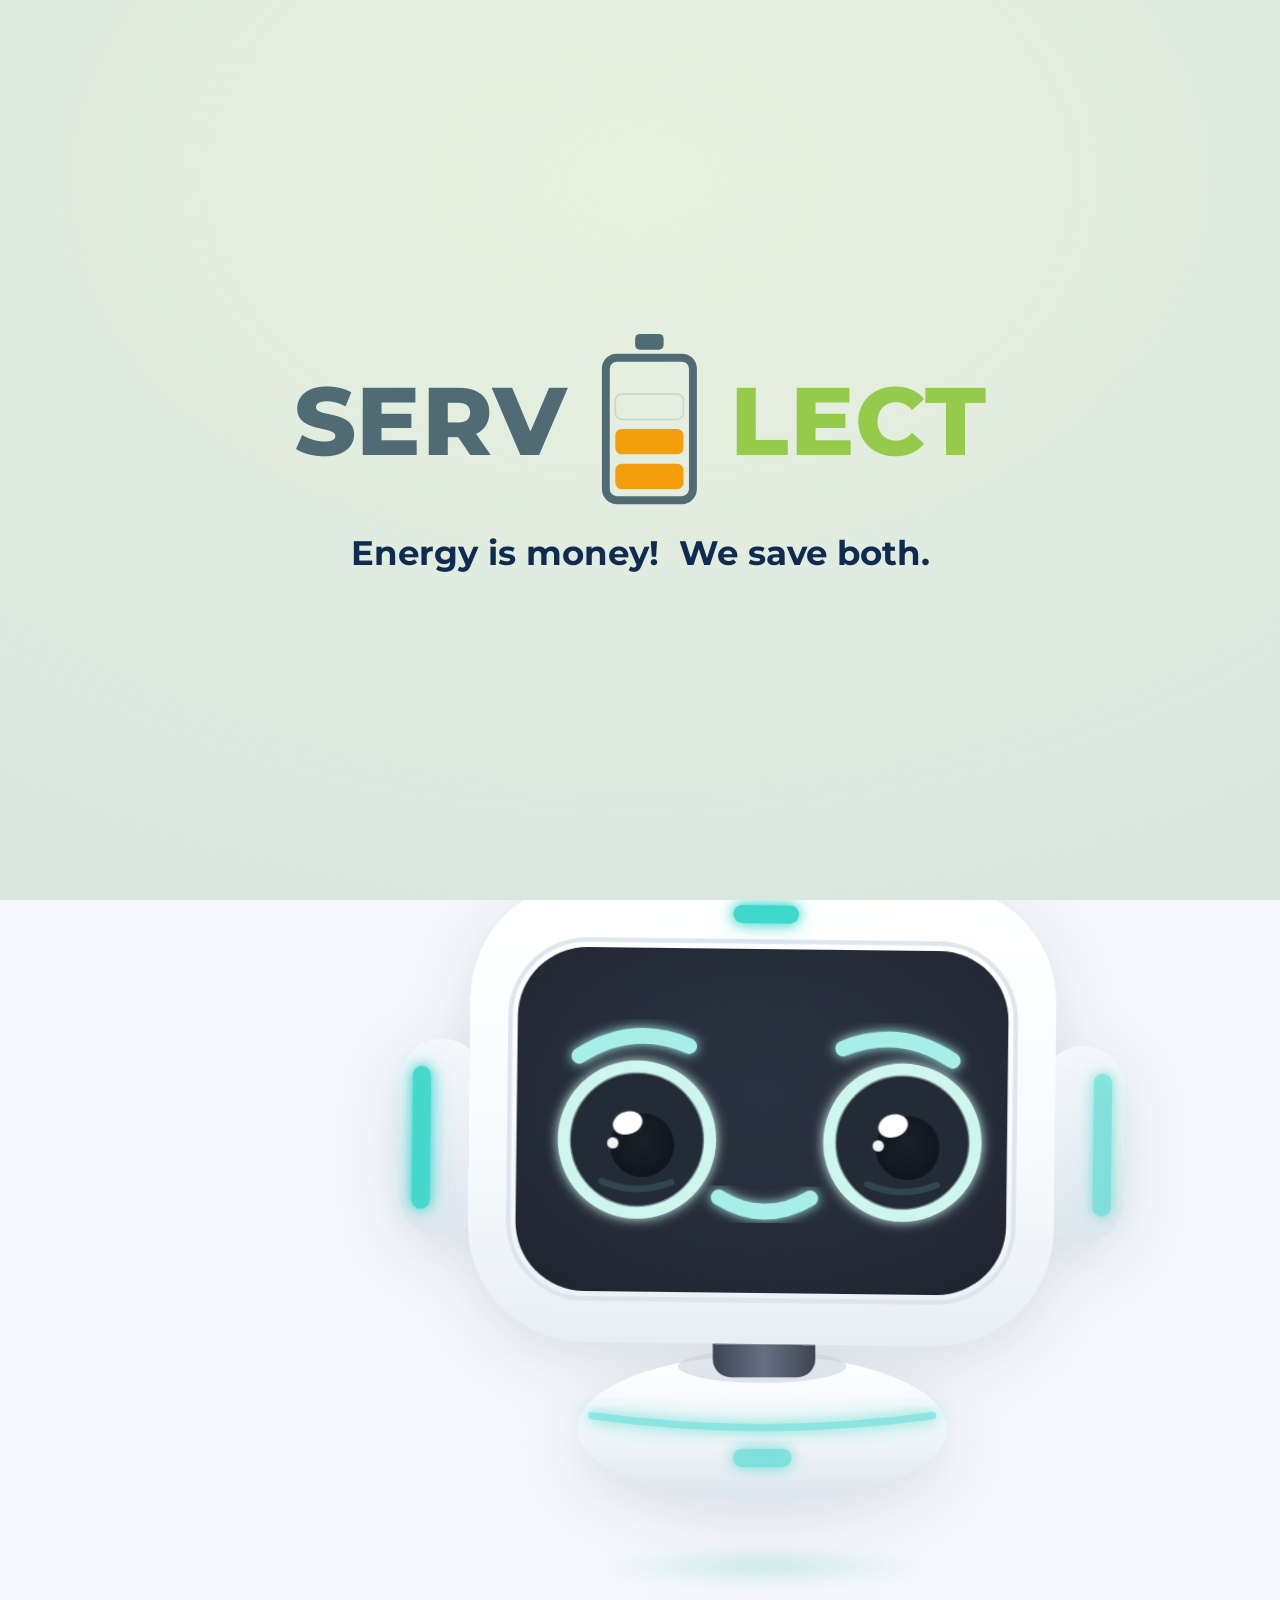
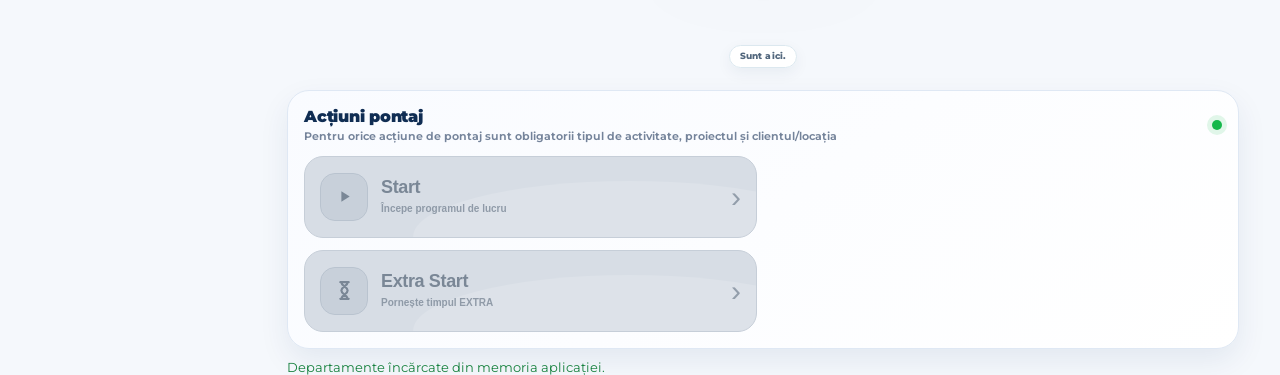
==== commit 16a9d75c: "Add files via upload" ====
--- a/index.html
+++ b/index.html
@@ -7,9 +7,9 @@
   <link rel="preconnect" href="https://fonts.gstatic.com" crossorigin>
   <link href="https://fonts.googleapis.com/css2?family=Montserrat:wght@400;600;700;800&display=swap" rel="stylesheet">
   <link rel="icon" href="favicon.png" />
-  <link rel="manifest" href="manifest.webmanifest?v=offline-first-v4.9.59-leave-invoire-net-20261025-1" />
-  <link rel="stylesheet" href="robot-pet.css?v=offline-first-v4.9.59-leave-invoire-net-20261025-1" />
-  <meta name="pontaj-build" content="offline-first-v4.9.59-leave-invoire-net-20261025-1" />
+  <link rel="manifest" href="manifest.webmanifest?v=offline-first-v4.9.63-co-cm-cs-conflict-20261025-1" />
+  <link rel="stylesheet" href="robot-pet.css?v=offline-first-v4.9.63-co-cm-cs-conflict-20261025-1" />
+  <meta name="pontaj-build" content="offline-first-v4.9.63-co-cm-cs-conflict-20261025-1" />
   <meta name="theme-color" content="#516A75"/>
   <style>
     :root{
@@ -1650,7 +1650,7 @@
     </div>
   </section>
 
-  <script src="robot-pet.js?v=offline-first-v4.9.59-leave-invoire-net-20261025-1"></script>
+  <script src="robot-pet.js?v=offline-first-v4.9.63-co-cm-cs-conflict-20261025-1"></script>
 
   <!-- ================== APP LOGIC ================== -->
   <script>
@@ -2785,8 +2785,8 @@
   }
 
   /*********************** OFFLINE-FIRST V4.8.1 ************************/
-  const PONTAJ_VERSION = '4.9.57';
-  const PONTAJ_BUILD = 'offline-first-v4.9.59-leave-invoire-net-20261025-1';
+  const PONTAJ_VERSION = '4.9.63';
+  const PONTAJ_BUILD = 'offline-first-v4.9.63-co-cm-cs-conflict-20261025-1';
   const SYNC_PROTOCOL_V48 = 'servelect-pontaj-sync/v4.8';
   const UI_BUILD_MARKER_KEY_V48 = 'pontaj/uiBuild/current';
   const LOCAL_STATE_MAP_KEY_V48 = 'pontaj/stateByEmployee/v4.8';
@@ -4663,9 +4663,10 @@
     const items=Array.isArray(data&&data.items)?data.items:[];
     if(!items.length){body.innerHTML='<div class="history-stats-empty-v4939">Nu există suficiente date în luna curentă pentru a afișa statistici.</div>';return;}
     const s=historyStatsSummaryV4939_(data);
-    const leaveDaysV4958_=items.filter(it=>Array.isArray(it.leave)&&it.leave.some(p=>p.code==='CO')).length;
-    const cmDaysV4959_=items.filter(it=>Array.isArray(it.leave)&&it.leave.some(p=>p.code==='CM')).length;
-    const csDaysV4959_=items.filter(it=>Array.isArray(it.leave)&&it.leave.some(p=>p.code==='CS')).length;
+    const leaveDaysV4958_=items.filter(it=>!it.leaveConflictV4963_&&Array.isArray(it.leave)&&it.leave.some(p=>p.code==='CO')).length;
+    const cmDaysV4959_=items.filter(it=>!it.leaveConflictV4963_&&Array.isArray(it.leave)&&it.leave.some(p=>p.code==='CM')).length;
+    const csDaysV4959_=items.filter(it=>!it.leaveConflictV4963_&&Array.isArray(it.leave)&&it.leave.some(p=>p.code==='CS')).length;
+    const conflictDaysV4963_=items.filter(it=>!!it.leaveConflictV4963_).length;
     const invMsV4958_=items.reduce((sum,it)=>sum+Math.max(0,Number(it.invoireMinutes||0))*60000,0);
     const metrics=[
       {label:'Lucrat',value:s.workMs,color:'#086bf0'},
@@ -4690,6 +4691,7 @@
       +  '<article class="history-stats-card-v4939 positive"><b>Diferență pozitivă</b><strong>'+fmtClockV481_(s.posDiffMs,false)+'</strong><span>Timp peste normă</span></article>'
       +  '<article class="history-stats-card-v4939 negative"><b>Diferență negativă</b><strong>'+fmtClockV481_(s.negDiffMs,false)+'</strong><span>Timp sub normă</span></article>'
       +  '<article class="history-stats-card-v4939"><b>Total CO</b><strong>'+leaveDaysV4958_+' zile</strong><span>CM: '+cmDaysV4959_+' zile · Concediu pentru ore suplimentare: '+csDaysV4959_+' zile</span></article>'
+      +  (conflictDaysV4963_?'<article class="history-stats-card-v4939 negative"><b>Concedii de verificat</b><strong>'+conflictDaysV4963_+' zile</strong><span>Suprapunere cu pontaj / suplimentar / EXTRA; excluse temporar din totalul CO/CM/CS.</span></article>':'')
       +  '<article class="history-stats-card-v4939 pause"><b>Total învoire</b><strong>'+fmtClockV481_(invMsV4958_,false)+'</strong><span>Intervale înregistrate în luna curentă</span></article>'
       +'</section>'
       +'<section class="history-stats-grid-v4939">'
@@ -4729,7 +4731,10 @@
     const extra=list(it.extraIntervals).map(p=>clock(p.start)+'–'+(p.ongoing?'în curs':clock(p.end)));
     if(extra.length)lines.push(['EXTRA · Start–Stop',extra.join(', ')]);
     const leave=list(it.leave).map(p=>({CO:'CO – concediu de odihnă',CM:'CM – concediu medical',CS:'Concediu pentru ore suplimentare'}[p.code]||String(p.type||'Concediu')));
-    if(leave.length)lines.push(['Concediu',leave.join(', ')]);
+    if(leave.length){
+      lines.push(['Concediu',leave.join(', ')]);
+      if(it.leaveConflictV4963_)lines.push(['ATENȚIE · suprapunere','CONFLICT concediu + pontaj · nu se contabilizează ca zi de concediu până la verificare']);
+    }
     const inv=list(it.invoireIntervals);
     if(inv.length)lines.push(['Învoire',inv.join(', ')+' · '+fmtClockV481_(Number(it.invoireMinutes||0)*60000,false)]);
     const proj=list(it.projects);if(proj.length)lines.push(['Proiect',proj.join(' · ')]);
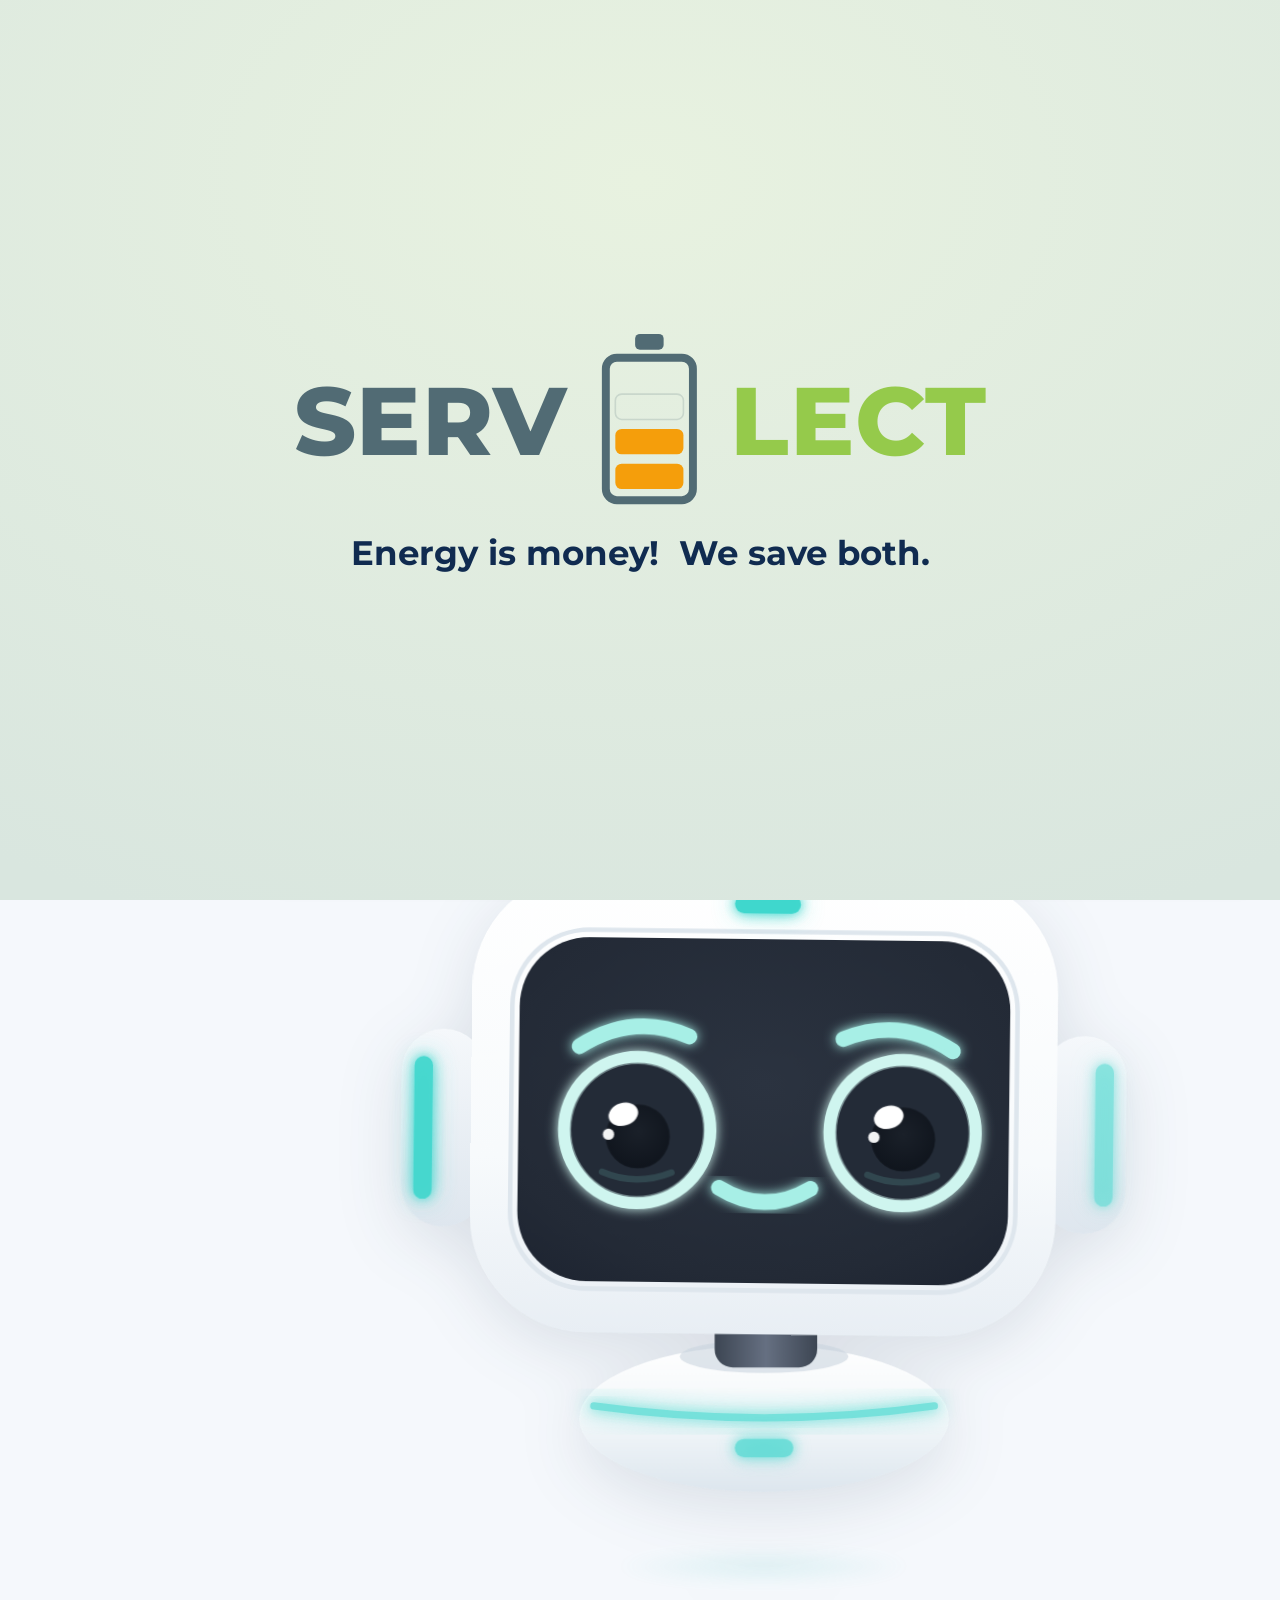
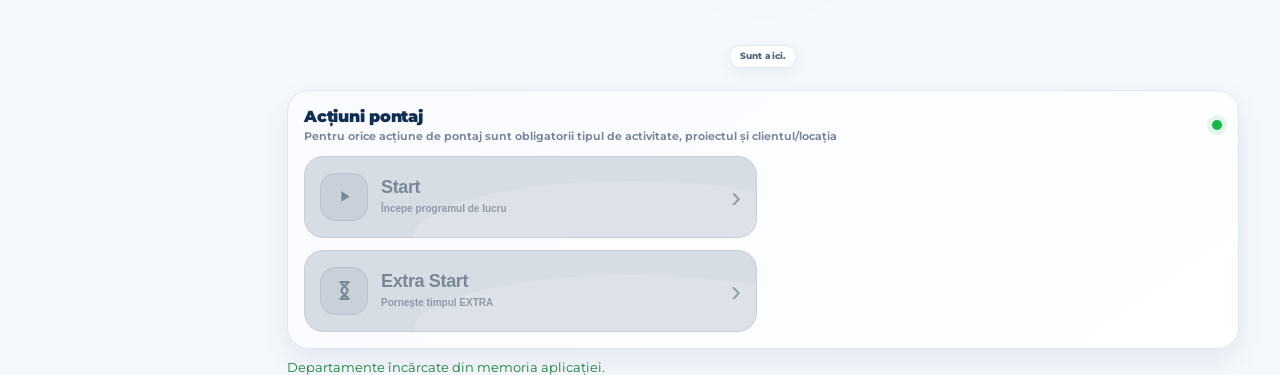
==== commit 90b9bf99: "Add files via upload" ====
--- a/index.html
+++ b/index.html
@@ -7,9 +7,9 @@
   <link rel="preconnect" href="https://fonts.gstatic.com" crossorigin>
   <link href="https://fonts.googleapis.com/css2?family=Montserrat:wght@400;600;700;800&display=swap" rel="stylesheet">
   <link rel="icon" href="favicon.png" />
-  <link rel="manifest" href="manifest.webmanifest?v=offline-first-v4.9.63-co-cm-cs-conflict-20261025-1" />
-  <link rel="stylesheet" href="robot-pet.css?v=offline-first-v4.9.63-co-cm-cs-conflict-20261025-1" />
-  <meta name="pontaj-build" content="offline-first-v4.9.63-co-cm-cs-conflict-20261025-1" />
+  <link rel="manifest" href="manifest.webmanifest?v=offline-first-v4.9.65-fast-intake-20261025-1" />
+  <link rel="stylesheet" href="robot-pet.css?v=offline-first-v4.9.65-fast-intake-20261025-1" />
+  <meta name="pontaj-build" content="offline-first-v4.9.65-fast-intake-20261025-1" />
   <meta name="theme-color" content="#516A75"/>
   <style>
     :root{
@@ -1650,7 +1650,7 @@
     </div>
   </section>
 
-  <script src="robot-pet.js?v=offline-first-v4.9.63-co-cm-cs-conflict-20261025-1"></script>
+  <script src="robot-pet.js?v=offline-first-v4.9.65-fast-intake-20261025-1"></script>
 
   <!-- ================== APP LOGIC ================== -->
   <script>
@@ -2786,7 +2786,7 @@
 
   /*********************** OFFLINE-FIRST V4.8.1 ************************/
   const PONTAJ_VERSION = '4.9.63';
-  const PONTAJ_BUILD = 'offline-first-v4.9.63-co-cm-cs-conflict-20261025-1';
+  const PONTAJ_BUILD = 'offline-first-v4.9.65-fast-intake-20261025-1';
   const SYNC_PROTOCOL_V48 = 'servelect-pontaj-sync/v4.8';
   const UI_BUILD_MARKER_KEY_V48 = 'pontaj/uiBuild/current';
   const LOCAL_STATE_MAP_KEY_V48 = 'pontaj/stateByEmployee/v4.8';
@@ -3685,10 +3685,11 @@
     return validateBatchEnvelopeV4953_(data,items);
   }
   function batchFirstWakeDelayV4953_(snapshot){
-    // 1.45s doar pentru o primă apăsare fără backlog, pentru a comasa
-    // apăsările rapide. Toate celelalte acțiuni sunt trimise imediat.
+    // V4.9.65: primul pontaj nu mai aşteaptă 1,45 s înainte de POST.
+    // Păstrăm o fereastră scurtă pentru a grupa acțiunile consecutive.
+    // Confirmarea rămâne condiționată de ACK-ul persistent, nu de timer.
     const a=_normAction(snapshot&&snapshot.action);
-    return ['start','pause','extra_start'].includes(a)?1450:250;
+    return ['start','pause','extra_start'].includes(a)?300:100;
   }
 
   async function probeLegacyAckV48_(item){
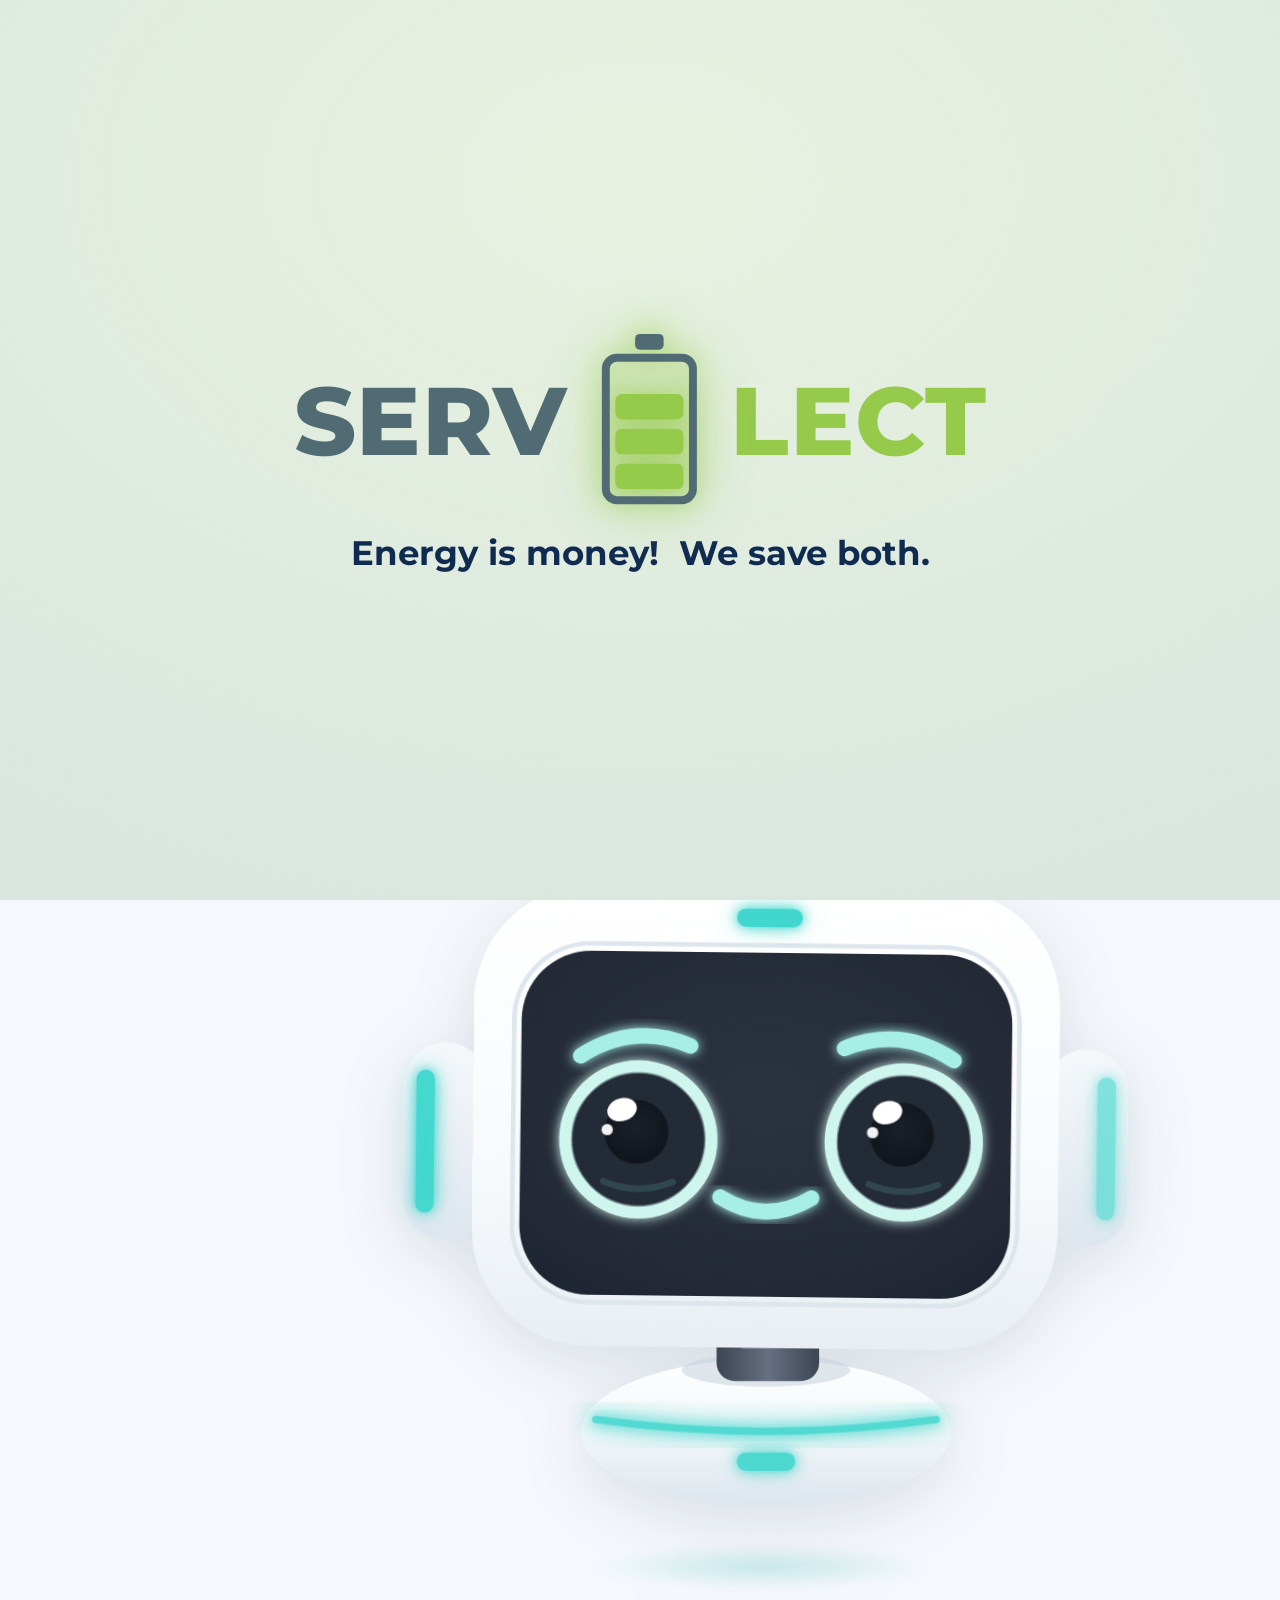
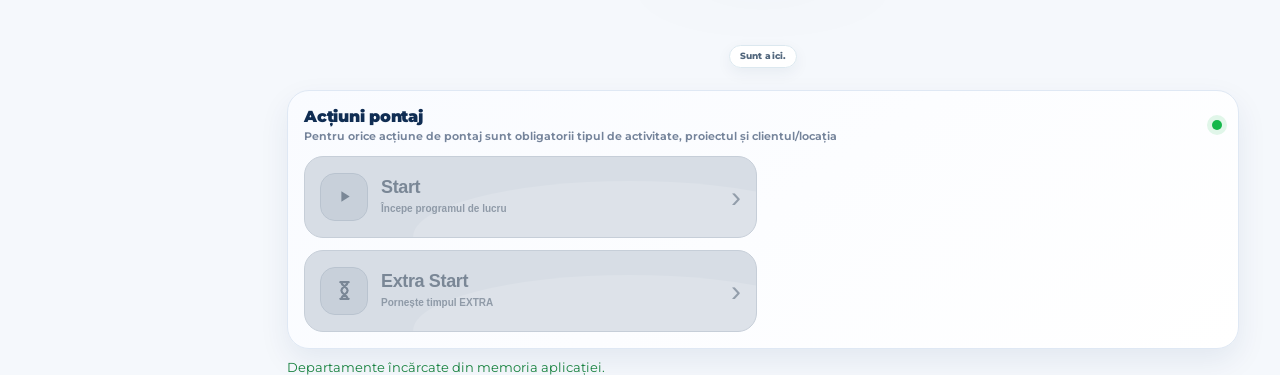
==== commit d79c84a5: "Add files via upload" ====
--- a/index.html
+++ b/index.html
@@ -1036,6 +1036,29 @@
     .desktop-history-details-v4958 .history-detail-line-v4958{font-size:9px}
     @media(min-width:821px){.desktop-history-strip-v488{grid-auto-columns:minmax(190px,1fr)!important}.desktop-history-day-v488{min-height:118px;padding:12px 10px!important}}
     @media(max-width:820px){.history-details-v4958{grid-template-columns:1fr;gap:8px;padding:10px}.history-detail-line-v4958{font-size:11px}.history-detail-line-v4958 b{font-size:9px}}
+
+    /* V4.9.65-ADMIN1 — profil de administrare, fara pontaj; Servio ramane disponibil. */
+    .admin-profile-card-v4966{display:none;margin:18px 0 8px;padding:20px;border:1px solid #cbdcf0;border-radius:22px;background:linear-gradient(140deg,#edf6ff 0%,#fff 68%);box-shadow:0 12px 30px rgba(13,73,144,.07);color:#133454}
+    .admin-profile-tag-v4966{display:inline-block;padding:5px 10px;border:1px solid #bbd7fa;border-radius:99px;background:#e0efff;color:#165ab0;font-size:11px;font-weight:900;letter-spacing:.04em;text-transform:uppercase}
+    .admin-profile-card-v4966 h3{font-size:20px;line-height:1.3;color:#0c2b52;margin:12px 0 7px}
+    .admin-profile-card-v4966 p{font-size:13px;line-height:1.65;color:#58708c;margin:0 0 13px}
+    .admin-profile-actions-v4966{display:flex;flex-wrap:wrap;gap:10px}
+    .admin-profile-actions-v4966 button,.admin-profile-actions-v4966 a{display:inline-flex;align-items:center;justify-content:center;min-height:44px;gap:7px;padding:10px 16px;border-radius:12px;text-decoration:none;font-weight:800;font-size:12px;cursor:pointer;border:1px solid #0f66d7;background:#0f66d7;color:#fff}
+    .admin-profile-actions-v4966 button.secondary,.admin-profile-actions-v4966 a.secondary{background:#fff;color:#1255a6;border-color:#bfd5ee}
+    body.administrativ-profile-v4966 #actionCenterV51,body.administrativ-profile-v4966 #invoireBox,body.administrativ-profile-v4966 #leavePanel,body.administrativ-profile-v4966 .activity-steps-v499 > .activity-step-v499:not(:first-child),body.administrativ-profile-v4966 #activeDashboardV48,body.administrativ-profile-v4966 .profile-live-v49,body.administrativ-profile-v4966 #selectionReadinessV481{display:none!important}
+    body.administrativ-profile-v4966 .admin-profile-card-v4966{display:block}
+    body.administrativ-profile-v4966 .hero .panel > header h2{font-size:19px}
+    body.administrativ-profile-v4966 .hero .panel > p.sub,body.administrativ-profile-v4966 .hero .rail{display:none!important}
+    @media(max-width:520px){.admin-profile-card-v4966{padding:16px}.admin-profile-actions-v4966{flex-direction:column}.admin-profile-actions-v4966 button,.admin-profile-actions-v4966 a{width:100%}}
+    /* ADMIN2: numai Servio pe profilul Administrativ; navigația mobilă se limitează la Acasă.
+       Selectoarele sunt condiționate de profil, fără a modifica interfața colegilor. */
+    body.administrativ-profile-v4966 #empStatus{display:none!important}
+    body.administrativ-profile-v4966 #mobileHistoryV50,
+    body.administrativ-profile-v4966 #mobileDetailsV481{display:none!important}
+    @media(max-width:820px){
+      body.administrativ-profile-v4966 #mobileNavV50{grid-template-columns:minmax(0,1fr)!important}
+      body.administrativ-profile-v4966 #mobileHomeV50{width:min(220px,100%);justify-self:center}
+    }
 </style>
 </head>
 <body>
@@ -1386,6 +1409,15 @@
             <span class="status" id="leaveStatus"></span>
           </div>
         </div>
+
+
+        <section id="administrativProfileV4966" class="admin-profile-card-v4966" aria-label="Administrativ - suport aplicatie">
+          <span class="admin-profile-tag-v4966">Administrativ · Suport aplicație</span>
+          <h3>Administrarea și îmbunătățirea aplicației</h3>
+          <div class="admin-profile-actions-v4966">
+            <button id="administrativServioV4966" type="button">Deschide Servio · Feedback</button>
+          </div>
+        </section>
 
         <!-- Professional action controls V4.8.1 -->
         <section id="actionCenterV51" class="action-center-v51" aria-labelledby="actionTitleV51">
@@ -1912,6 +1944,38 @@
   const empStatus = document.getElementById('empStatus');
 
 
+  const ADMIN_PROFILE_CANONICAL_V4966 = 'Vlad Taran';
+  const ADMIN_PROFILE_DEPT_V4966 = 'Administrativ';
+  function isAdministrativeIdentityV4966_(name){
+    const key=String(name||'').normalize('NFD').replace(/[\u0300-\u036f]/g,'').toLowerCase().trim().replace(/\s+/g,' ');
+    return key==='vlad taran'||key==='taran vlad';
+  }
+  function isAdministrativeProfileV4966_(){return isAdministrativeIdentityV4966_(empSel&&empSel.value);}
+  function applyAdministrativeUiV4966_(){
+    const administrative=isAdministrativeProfileV4966_();
+    document.body.classList.toggle('administrativ-profile-v4966',administrative);
+    const card=document.getElementById('administrativProfileV4966');
+    if(card)card.hidden=!administrative;
+    if(administrative){
+      document.body.classList.remove('pontaj-active-v48');
+      const dash=document.getElementById('activeDashboardV48');if(dash)dash.hidden=true;
+      // Interfață neutră: fără text privind obligațiile sau istoricul pontajului.
+      const msg=document.getElementById('empStatus');if(msg)msg.textContent='';
+    }
+  }
+  function forceAdministrativeDepartmentV4966_(map){
+    if(!map||!map.byDept||!map.byName)return map;
+    for(const [department,names] of map.byDept){
+      map.byDept.set(department,(names||[]).filter(n=>!isAdministrativeIdentityV4966_(n)));
+    }
+    for(const name of map.byName.keys())if(isAdministrativeIdentityV4966_(name))map.byName.delete(name);
+    if(!map.byDept.has(ADMIN_PROFILE_DEPT_V4966))map.byDept.set(ADMIN_PROFILE_DEPT_V4966,[]);
+    map.byDept.get(ADMIN_PROFILE_DEPT_V4966).push(ADMIN_PROFILE_CANONICAL_V4966);
+    map.byName.set(ADMIN_PROFILE_CANONICAL_V4966,ADMIN_PROFILE_DEPT_V4966);
+    map.deptList=Array.from(map.byDept.keys()).filter(dep=>(map.byDept.get(dep)||[]).length>0).sort((a,b)=>a.localeCompare(b,'ro'));
+    return map;
+  }
+
   const CLIENT_TAB_ID_V48 = randomNonce().replace(/-/g,'').slice(0,12);
   let clientPressSequenceV48_ = 0;
 
@@ -2416,6 +2480,7 @@
 
   function updateEmpStatus() {
     const selectedName = empSel.value;
+    if(isAdministrativeIdentityV4966_(selectedName)){setEmp('','');return;}
 
     if (!selectedName) {
       setEmp('', '');
@@ -2576,12 +2641,12 @@
     if(window.CFG&&window.CFG.departmentsCsv)candidates.push(window.CFG.departmentsCsv);
     candidates.push('departments.csv');
     for(const base of candidates){
-      try{const url=base+(base.includes('?')?'&':'?')+'v='+Date.now();const r=await fetch(url,{cache:'no-store'});if(!r.ok)continue;const map=parseDepartmentsCSV(await r.text());if(map.deptList.length){DEPTMAP=map;fillDepartments(map.deptList);setStatus(base==='departments.csv'?'Departamente încărcate din memoria aplicației.':'Departamente încărcate.','ok');return;}}catch{}
+      try{const url=base+(base.includes('?')?'&':'?')+'v='+Date.now();const r=await fetch(url,{cache:'no-store'});if(!r.ok)continue;const map=forceAdministrativeDepartmentV4966_(parseDepartmentsCSV(await r.text()));if(map.deptList.length){DEPTMAP=map;fillDepartments(map.deptList);setStatus(base==='departments.csv'?'Departamente încărcate din memoria aplicației.':'Departamente încărcate.','ok');return;}}catch{}
     }
     let fallbackEmployees=[];
     try{const r=await fetch('employees.csv?v='+Date.now(),{cache:'no-store'});if(r.ok)fallbackEmployees=parseEmployeesCSV(await r.text());}catch{}
     if(!fallbackEmployees.length&&window.CFG&&Array.isArray(window.CFG.employees))fallbackEmployees=window.CFG.employees.slice();if(!fallbackEmployees.length)fallbackEmployees=getInlineEmployees();
-    const byDept=new Map([['Productie',fallbackEmployees]]),byName=new Map(fallbackEmployees.map(n=>[n,'Productie'])),deptList=['Productie'];DEPTMAP={byDept,byName,deptList};fillDepartments(deptList);setStatus('Folosesc lista locală de rezervă.','warn');
+    const byDept=new Map([['Productie',fallbackEmployees]]),byName=new Map(fallbackEmployees.map(n=>[n,'Productie'])),deptList=['Productie'];DEPTMAP=forceAdministrativeDepartmentV4966_({byDept,byName,deptList});fillDepartments(DEPTMAP.deptList);setStatus('Folosesc lista locală de rezervă.','warn');
   }
 
   const btnStart = document.getElementById('btnStart');
@@ -2592,10 +2657,12 @@
   const btnExtraFinish = document.getElementById('btnExtraFinish');
 
   function reflectState(){
+    applyAdministrativeUiV4966_();
     if (!btnStart) return;
     const running=!!STATE.normal.running,paused=!!STATE.normal.paused,extraR=!!STATE.extra.running,hasSel=!!activeEmployeeV481_(),blockedByActivity=isTimeButtonsBlockedByActivity(),unknownState=hasSel&&!hasKnownStateV48_(activeEmployeeV481_());
     const requiredMissingV4937=openingContextMissingV4935_(currentDetailsV481_()),requiredReadyV4937=requiredMissingV4937.length===0;
     btnStart.style.display=running||extraR?'none':'';btnFinish.style.display=running?'':'none';btnPause.style.display=running&&!paused?'':'none';btnUnpause.style.display=running&&paused?'':'none';btnExtraStart.style.display=running||extraR?'none':'';btnExtraFinish.style.display=extraR?'':'none';
+    if(isAdministrativeProfileV4966_()){[btnStart,btnFinish,btnPause,btnUnpause,btnExtraStart,btnExtraFinish].forEach(b=>{if(b)b.disabled=true;});}
     btnStart.disabled=blockedByActivity||!hasSel||unknownState||running||extraR||!requiredReadyV4937;
     btnExtraStart.disabled=blockedByActivity||!hasSel||unknownState||paused||extraR||running||!requiredReadyV4937;
     btnFinish.disabled=blockedByActivity||!hasSel||unknownState||!running||extraR||!requiredReadyV4937;
@@ -2607,7 +2674,8 @@
     const activeWarnV4937=document.getElementById('activeRequiredWarningV4937');if(activeWarnV4937){activeWarnV4937.classList.toggle('visible',hasSel&&labelsV4937.length>0&&(running||extraR));activeWarnV4937.textContent=labelsV4937.length?warnTextV4937+' Intră la Detalii, completează și apoi poți continua.':'';}
     const disabledHintV4937=labelsV4937.length?'Completează '+labelsV4937.join(', ')+' pentru a activa acest buton.':'';
     [btnStart,btnPause,btnUnpause,btnFinish,btnExtraStart,btnExtraFinish].forEach(b=>{if(!b)return;if(disabledHintV4937)b.setAttribute('title',disabledHintV4937);else b.removeAttribute('title');});
-    if(btnInvoire)btnInvoire.disabled=!hasSel||!isInvoireActivity();
+    if(btnInvoire)btnInvoire.disabled=!hasSel||!isInvoireActivity()||isAdministrativeProfileV4966_();
+    if(isAdministrativeProfileV4966_())[btnStart,btnFinish,btnPause,btnUnpause,btnExtraStart,btnExtraFinish].forEach(b=>{if(b)b.disabled=true;});
     updateSelectionSummaryV481_();renderDashboardV481_();
     updateDetailsLockV481_();
   }
@@ -2785,8 +2853,8 @@
   }
 
   /*********************** OFFLINE-FIRST V4.8.1 ************************/
-  const PONTAJ_VERSION = '4.9.63';
-  const PONTAJ_BUILD = 'offline-first-v4.9.65-fast-intake-20261025-1';
+  const PONTAJ_VERSION = '4.9.65-admin2';
+  const PONTAJ_BUILD = 'offline-first-v4.9.65-admin2-20261031';
   const SYNC_PROTOCOL_V48 = 'servelect-pontaj-sync/v4.8';
   const UI_BUILD_MARKER_KEY_V48 = 'pontaj/uiBuild/current';
   const LOCAL_STATE_MAP_KEY_V48 = 'pontaj/stateByEmployee/v4.8';
@@ -3737,6 +3805,7 @@
   }
 
   async function enqueueActionV48_(snapshot){
+    if(snapshot&&isAdministrativeIdentityV4966_(snapshot.name))throw new Error('Profilul Administrativ nu poate înregistra acțiuni de pontaj.');
     if(!offlineReadyV48_)throw new Error('Memoria offline nu este încă pregătită.');
     if(!snapshot||!snapshot.requestId||!snapshot.name||!snapshot.clientTimestamp)throw new Error('Snapshotul acțiunii este incomplet.');
     const timeActionV4937=['start','extra_start','pause','unpause','finish','extra_finish'].includes(_normAction(snapshot.action));
@@ -4108,6 +4177,8 @@
 
   async function handleEmployeeChange(){
     const name=String(empSel.value||'').trim();
+    applyAdministrativeUiV4966_();
+    if(isAdministrativeIdentityV4966_(name)){setProjectedStateV48_(name);updateEmpStatus();return;}
     setProjectedStateV48_(name);
     if(!name)return;
     if(navigator.onLine===false){
@@ -4165,6 +4236,7 @@
 
   async function submitInvoire(snapshot){
     const ctx=snapshot;
+    if(ctx&&isAdministrativeIdentityV4966_(ctx.name)){setInvoireStatus('Profilul Administrativ nu înregistrează învoiri.','warn');return;}
     const now=Date.now(); if(busy||now-lastActionAt<180)return;
     if(!ctx||!ctx.department){setInvoireStatus('Alege departamentul.','err');return;}
     if(!ctx.name){setInvoireStatus('Selectează angajat.','err');return;}
@@ -4242,9 +4314,10 @@
     putMetaV48_({key:DETAILS_SELECTION_META_KEY_V483,value:d,updatedAt:Date.now()}).catch(()=>{});
     storeDetailsForEmployeeV482_(d);updateSelectionSummaryV481_();reflectState();
   }
-  function applyEmployeeDetailsV482_(name){name=String(name||'').trim();if(!name)return false;const d=savedDetailsForEmployeeV482_(name)||{},mappedDept=(DEPTMAP.byName&&DEPTMAP.byName.get)?(DEPTMAP.byName.get(name)||''):'';const dept=String(d.department||mappedDept||deptSel.value||'').trim();if(dept&&Array.from(deptSel.options).some(o=>o.value===dept)){deptSel.value=dept;fillEmployeesFromDept(dept);}if(Array.from(empSel.options).some(o=>o.value===name))empSel.value=name;if(d.activity&&Array.from(actSel.options).some(o=>o.value===d.activity))actSel.value=d.activity;else if(!getSessionContextV481_(name))actSel.value='';if(projectSel){if(d.project&&Array.from(projectSel.options).some(o=>o.value===d.project))projectSel.value=d.project;else if(!getSessionContextV481_(name))projectSel.value='';}if(locInput)locInput.value=d.location||'';if(notesEl)notesEl.value=d.notes||'';syncInvoireUI();updateSelectionSummaryV481_();return true;}
+  function applyEmployeeDetailsV482_(name){name=String(name||'').trim();if(!name)return false;const d=savedDetailsForEmployeeV482_(name)||{},mappedDept=(DEPTMAP.byName&&DEPTMAP.byName.get)?(DEPTMAP.byName.get(name)||''):'';const dept=String((isAdministrativeIdentityV4966_(name)?mappedDept:(d.department||mappedDept))||deptSel.value||'').trim();if(dept&&Array.from(deptSel.options).some(o=>o.value===dept)){deptSel.value=dept;fillEmployeesFromDept(dept);}if(Array.from(empSel.options).some(o=>o.value===name))empSel.value=name;if(d.activity&&Array.from(actSel.options).some(o=>o.value===d.activity))actSel.value=d.activity;else if(!getSessionContextV481_(name))actSel.value='';if(projectSel){if(d.project&&Array.from(projectSel.options).some(o=>o.value===d.project))projectSel.value=d.project;else if(!getSessionContextV481_(name))projectSel.value='';}if(locInput)locInput.value=d.location||'';if(notesEl)notesEl.value=d.notes||'';syncInvoireUI();updateSelectionSummaryV481_();return true;}
   async function selectEmployeeProfileV482_(name,force){
     name=String(name||'').trim();
+    if(isAdministrativeIdentityV4966_(name)){applyEmployeeDetailsV482_(name);setProjectedStateV48_(name);applyAdministrativeUiV4966_();if(mobileViewV481_!=='home')goHomeV481_();saveDetailsV481_();return;}
     if(!name){dashboardBaseV481_=null;updateSelectionSummaryV481_();reflectState();return;}
     applyEmployeeDetailsV482_(name);
     setProjectedStateV48_(name);
@@ -4264,7 +4337,8 @@
     try{d=JSON.parse(localStorage.getItem(DETAILS_SELECTION_KEY_V481)||'null');}catch{}
     if(!d){try{const rec=await getMetaV48_(DETAILS_SELECTION_META_KEY_V483);d=rec&&rec.value||null;}catch{}}
     if(!d)return;
-    if(d.department&&Array.from(deptSel.options).some(o=>o.value===d.department)){deptSel.value=d.department;fillEmployeesFromDept(d.department);}
+    const restoredDepartmentV4966_=isAdministrativeIdentityV4966_(d.name)?ADMIN_PROFILE_DEPT_V4966_:d.department;
+    if(restoredDepartmentV4966_&&Array.from(deptSel.options).some(o=>o.value===restoredDepartmentV4966_)){deptSel.value=restoredDepartmentV4966_;fillEmployeesFromDept(restoredDepartmentV4966_);}
     if(d.name&&Array.from(empSel.options).some(o=>o.value===d.name))empSel.value=d.name;
     if(d.activity&&Array.from(actSel.options).some(o=>o.value===d.activity))actSel.value=d.activity;
     if(locInput)locInput.value=d.location||'';if(notesEl)notesEl.value=d.notes||'';
@@ -4464,7 +4538,7 @@
     // Keep sync provenance honest as an ACK arrives or the last verification ages.
     textV481_('dashboardUpdatedV48',dashboardSourceLabelV4952_(base,name));
   }
-  function renderDashboardV481_(){const dash=document.getElementById('activeDashboardV48');if(!dash)return;const name=activeEmployeeV481_(),st=name?dashboardStateV481_(name):blankState(),normal=!!(st.normal&&st.normal.running),paused=normal&&!!st.normal.paused,extra=!!(st.extra&&st.extra.running),active=normal||extra;document.body.classList.toggle('pontaj-active-v48',active);dash.hidden=!active;updateDetailsLockV481_();syncRobotStateV499_();if(!active){if(dashboardTimerV481_){clearInterval(dashboardTimerV481_);dashboardTimerV481_=null;}return;}const live=dashboardLiveV481_(Date.now()),base=live.base;textV481_('activeEmployeeNameV48',name||'Angajat');textV481_('activeNormV48',base.isWeekend?'Weekend · fără normă':fmtNormV481_(base.normHours));const pill=document.getElementById('activeStatePillV48');if(pill){pill.hidden=true;pill.textContent='';}textV481_('workedTimeV48',fmtClockV481_(live.workMs,true));textV481_('pauseTimeV48',fmtClockV481_(live.pauseMs,false));textV481_('countedTimeV48',fmtClockV481_(live.countedMs,false));textV481_('overtimeTimeV48','+'+fmtClockV481_(live.overtimeMs,false));textV481_('extraTimeV48',fmtClockV481_(live.extraMs,false));ringV481_('normRingProgressV48',NORM_RING_CIRC_V481,live.normMs?live.countedMs/live.normMs:(live.workMs?1:0));ringV481_('extraRingProgressV48',EXTRA_RING_CIRC_V481,extra?((live.extraMs%14400000)/14400000):0);const ec=document.getElementById('extraCardV48');if(ec)ec.classList.toggle('active',extra);textV481_('extraCaptionV48',extra?'Sesiune EXTRA activă':'Timp EXTRA separat');const nc=document.getElementById('normalControlsV48'),xc=document.getElementById('extraControlsV48');if(nc)nc.hidden=!normal||extra;if(xc)xc.hidden=!extra;const pb=document.getElementById('activePauseV48'),ub=document.getElementById('activeUnpauseV48');if(pb)pb.hidden=paused;if(ub)ub.hidden=!paused;textV481_('summaryWorkV48',fmtClockV481_(live.workMs,false));textV481_('summaryNormV48','din '+fmtNormV481_(base.normHours));textV481_('summaryOvertimeV48','+'+fmtClockV481_(live.overtimeMs,false));const pauseKnownV498=base.pauseKnownV498===true||base.serverVerifiedV498===true||String(base.source||'').indexOf('local-action')===0;if(pauseKnownV498){textV481_('summaryPauseV48',fmtClockV481_(live.pauseMs,false));const pc=Math.max(0,Number(live.pauseCount||0));textV481_('summaryPauseCountV48',pc+' '+(pc===1?'pauză':'pauze'));}else{textV481_('summaryPauseV48','—');textV481_('summaryPauseCountV48',navigator.onLine===false?'Necunoscut offline':'Se încarcă');}const sd=new Date(base.firstStart||st.lastNormalStart||st.lastExtraStart||'');textV481_('summaryStartV48',isNaN(sd)?'—':sd.toLocaleTimeString('ro-RO',{hour:'2-digit',minute:'2-digit'}));textV481_('dashboardUpdatedV48',dashboardSourceLabelV4952_(base,name));textV481_('activeSyncV48','');const missingActiveV4937=openingContextMissingV4935_(currentDetailsV481_()),activeContextReadyV4937=missingActiveV4937.length===0;['activeFinishV48','activePauseV48','activeUnpauseV48','activeExtraFinishV48'].forEach(id=>{const b=document.getElementById(id);if(b)b.disabled=!activeContextReadyV4937;});const activeWarnV4937=document.getElementById('activeRequiredWarningV4937');if(activeWarnV4937){const labels=missingActiveV4937.map(x=>x.label);activeWarnV4937.classList.toggle('visible',labels.length>0);activeWarnV4937.textContent=labels.length?'Ai uitat să completezi '+labels.join(labels.length===2?' și ':', ')+'. Intră la Detalii, completează câmpurile și apoi poți continua.':'';}renderActiveDetailsBriefV481_();refreshDesktopHistoryV488_(name,false);if(!dashboardTimerV481_)dashboardTimerV481_=setInterval(tickDashboardV4955_,1000);}
+  function renderDashboardV481_(){const dash=document.getElementById('activeDashboardV48');if(!dash)return;if(isAdministrativeProfileV4966_()){document.body.classList.remove('pontaj-active-v48');dash.hidden=true;if(dashboardTimerV481_){clearInterval(dashboardTimerV481_);dashboardTimerV481_=null;}return;}const name=activeEmployeeV481_(),st=name?dashboardStateV481_(name):blankState(),normal=!!(st.normal&&st.normal.running),paused=normal&&!!st.normal.paused,extra=!!(st.extra&&st.extra.running),active=normal||extra;document.body.classList.toggle('pontaj-active-v48',active);dash.hidden=!active;updateDetailsLockV481_();syncRobotStateV499_();if(!active){if(dashboardTimerV481_){clearInterval(dashboardTimerV481_);dashboardTimerV481_=null;}return;}const live=dashboardLiveV481_(Date.now()),base=live.base;textV481_('activeEmployeeNameV48',name||'Angajat');textV481_('activeNormV48',base.isWeekend?'Weekend · fără normă':fmtNormV481_(base.normHours));const pill=document.getElementById('activeStatePillV48');if(pill){pill.hidden=true;pill.textContent='';}textV481_('workedTimeV48',fmtClockV481_(live.workMs,true));textV481_('pauseTimeV48',fmtClockV481_(live.pauseMs,false));textV481_('countedTimeV48',fmtClockV481_(live.countedMs,false));textV481_('overtimeTimeV48','+'+fmtClockV481_(live.overtimeMs,false));textV481_('extraTimeV48',fmtClockV481_(live.extraMs,false));ringV481_('normRingProgressV48',NORM_RING_CIRC_V481,live.normMs?live.countedMs/live.normMs:(live.workMs?1:0));ringV481_('extraRingProgressV48',EXTRA_RING_CIRC_V481,extra?((live.extraMs%14400000)/14400000):0);const ec=document.getElementById('extraCardV48');if(ec)ec.classList.toggle('active',extra);textV481_('extraCaptionV48',extra?'Sesiune EXTRA activă':'Timp EXTRA separat');const nc=document.getElementById('normalControlsV48'),xc=document.getElementById('extraControlsV48');if(nc)nc.hidden=!normal||extra;if(xc)xc.hidden=!extra;const pb=document.getElementById('activePauseV48'),ub=document.getElementById('activeUnpauseV48');if(pb)pb.hidden=paused;if(ub)ub.hidden=!paused;textV481_('summaryWorkV48',fmtClockV481_(live.workMs,false));textV481_('summaryNormV48','din '+fmtNormV481_(base.normHours));textV481_('summaryOvertimeV48','+'+fmtClockV481_(live.overtimeMs,false));const pauseKnownV498=base.pauseKnownV498===true||base.serverVerifiedV498===true||String(base.source||'').indexOf('local-action')===0;if(pauseKnownV498){textV481_('summaryPauseV48',fmtClockV481_(live.pauseMs,false));const pc=Math.max(0,Number(live.pauseCount||0));textV481_('summaryPauseCountV48',pc+' '+(pc===1?'pauză':'pauze'));}else{textV481_('summaryPauseV48','—');textV481_('summaryPauseCountV48',navigator.onLine===false?'Necunoscut offline':'Se încarcă');}const sd=new Date(base.firstStart||st.lastNormalStart||st.lastExtraStart||'');textV481_('summaryStartV48',isNaN(sd)?'—':sd.toLocaleTimeString('ro-RO',{hour:'2-digit',minute:'2-digit'}));textV481_('dashboardUpdatedV48',dashboardSourceLabelV4952_(base,name));textV481_('activeSyncV48','');const missingActiveV4937=openingContextMissingV4935_(currentDetailsV481_()),activeContextReadyV4937=missingActiveV4937.length===0;['activeFinishV48','activePauseV48','activeUnpauseV48','activeExtraFinishV48'].forEach(id=>{const b=document.getElementById(id);if(b)b.disabled=!activeContextReadyV4937;});const activeWarnV4937=document.getElementById('activeRequiredWarningV4937');if(activeWarnV4937){const labels=missingActiveV4937.map(x=>x.label);activeWarnV4937.classList.toggle('visible',labels.length>0);activeWarnV4937.textContent=labels.length?'Ai uitat să completezi '+labels.join(labels.length===2?' și ':', ')+'. Intră la Detalii, completează câmpurile și apoi poți continua.':'';}renderActiveDetailsBriefV481_();refreshDesktopHistoryV488_(name,false);if(!dashboardTimerV481_)dashboardTimerV481_=setInterval(tickDashboardV4955_,1000);}
   function pendingBelongsToServerDayV495_(item,serverDay){
     const snap=item&&item.snapshot||{},raw=snap.clientTimestamp||snap.timestamp||snap.createdAt||'',d=new Date(raw);
     if(!serverDay||isNaN(d))return false;
@@ -4776,11 +4850,12 @@
 
   function bindActionV481_(id,action){const b=document.getElementById(id);if(!b||b.dataset.boundV481)return;b.dataset.boundV481='1';b.addEventListener('click',e=>{e.preventDefault();e.stopPropagation();if(!b.disabled)submitAction(action,Date.now());});}
   function setupEnterpriseUiV481_(){
+    const servioAdmin=document.getElementById('administrativServioV4966');if(servioAdmin)servioAdmin.addEventListener('click',()=>openServioAssistantV4919_({source:window.innerWidth<821?'mobile':'desktop'}));
     [deptSel,actSel,projectSel,locInput,notesEl].forEach(el=>{if(!el||el.dataset.detailsBoundV481)return;el.dataset.detailsBoundV481='1';el.addEventListener(el.tagName==='INPUT'?'input':'change',()=>{saveDetailsV481_();reflectState();});});
     const home=document.getElementById('mobileHomeV50'),hist=document.getElementById('mobileHistoryV50'),det=document.getElementById('mobileDetailsV481');if(home)home.onclick=goHomeV481_;if(hist)hist.onclick=openHistoryV481_;if(det)det.onclick=()=>openDetailsV481_();
     const close=document.getElementById('historyCloseV49');if(close)close.onclick=()=>closeHistoryV481_();const modal=document.getElementById('historyModalV49');if(modal)modal.addEventListener('click',e=>{if(e.target===modal)closeHistoryV481_();});const statsOpen=document.getElementById('historyStatsOpenV4939');if(statsOpen)statsOpen.onclick=openHistoryStatsV4939_;const statsBack=document.getElementById('historyStatsBackV4939');if(statsBack)statsBack.onclick=()=>closeHistoryStatsV4939_(false);const statsClose=document.getElementById('historyStatsCloseV4939');if(statsClose)statsClose.onclick=()=>closeHistoryStatsV4939_(true);const statsPanel=document.getElementById('historyStatsPanelV4939');if(statsPanel)statsPanel.addEventListener('click',e=>{if(e.target===statsPanel)closeHistoryStatsV4939_(false);});const ah=document.getElementById('activeHistoryV49');if(ah)ah.onclick=openHistoryV481_;
     bindActionV481_('activeFinishV48','finish');bindActionV481_('activePauseV48','pause');bindActionV481_('activeUnpauseV48','unpause');bindActionV481_('activeExtraFinishV48','extra_finish');
-    empSel.addEventListener('change',()=>{const n=String(empSel.value||'').trim();selectEmployeeProfileV482_(n,true).catch(()=>{});});
+    empSel.addEventListener('change',()=>{const n=String(empSel.value||'').trim();applyAdministrativeUiV4966_();selectEmployeeProfileV482_(n,true).catch(()=>{});});
     // V4.9.57: pe Android/desktop, o singură revenire poate emite focus,
     // pageshow și visibilitychange în câteva milisecunde. Le comasăm într-o
     // trezire unică, fără a inhiba offline retry, schimbarea profilului sau
@@ -4812,6 +4887,7 @@
   async function submitAction(input,pressedAtMs){
     const now=Number.isFinite(Number(pressedAtMs))?Number(pressedAtMs):Date.now();if(busy)return;
     const a=_normAction(typeof input==='string'?input:(input&&input.action)),opening=isOpeningV481_(a),timeActionV4937=['start','extra_start','pause','unpause','finish','extra_finish'].includes(a),ctx=(input&&typeof input==='object'&&input.requestId)?input:captureActionContextV481_(a,now),isCom=['comercial','coemercial'].includes(String(ctx.department||'').toLowerCase());
+    if(isAdministrativeIdentityV4966_(ctx.name)){setStatus('Profilul Administrativ nu permite înregistrarea de pontaj. Folosește Servio pentru feedback.','warn');return;}
     if(!ctx.name){openDetailsV481_('Selectează angajatul înainte de pontaj.','employeeSelect');setStatus('Selectează angajatul.','err');return;}
     if(timeActionV4937){const liveMissingV4937=openingContextMissingV4935_(currentDetailsV481_()),snapshotMissingV4937=openingContextMissingV4935_(ctx),allMissV4937=liveMissingV4937.length?liveMissingV4937:snapshotMissingV4937;if(allMissV4937.length){openDetailsV481_('Ai uitat să completezi '+allMissV4937.map(x=>x.label).join(allMissV4937.length===2?' și ':', ')+'. Completează câmpurile și apoi poți continua.',allMissV4937[0].id);setStatus('Completează tipul de activitate, proiectul și clientul/locația înainte de orice acțiune de pontaj.','err');return;}}
     if(opening){if(_norm(ctx.activity).toLowerCase()==='invoire'){setStatus('Pentru învoire folosește butonul dedicat.','warn');return;}if(LEAVE_TYPES_SET.has(String(ctx.activity||'').toLowerCase())){setStatus('Pentru concediu folosește cererea de concediu.','warn');return;}if(isCom&&a==='extra_start'){setStatus('Departamentul Comercial nu poate folosi ore EXTRA.','warn');return;}}
@@ -5062,6 +5138,7 @@
 
     document.getElementById('btnLeave').addEventListener('click', async () => {
       setLeaveStatus('', '');
+      if(isAdministrativeProfileV4966_()){setLeaveStatus('Profilul Administrativ nu înregistrează concedii.','err');return;}
       if (!deptSel.value) { setLeaveStatus('Alege departamentul.', 'err'); return; }
       if (!empSel.value)  { setLeaveStatus('Selectează angajat.', 'err'); return; }
 
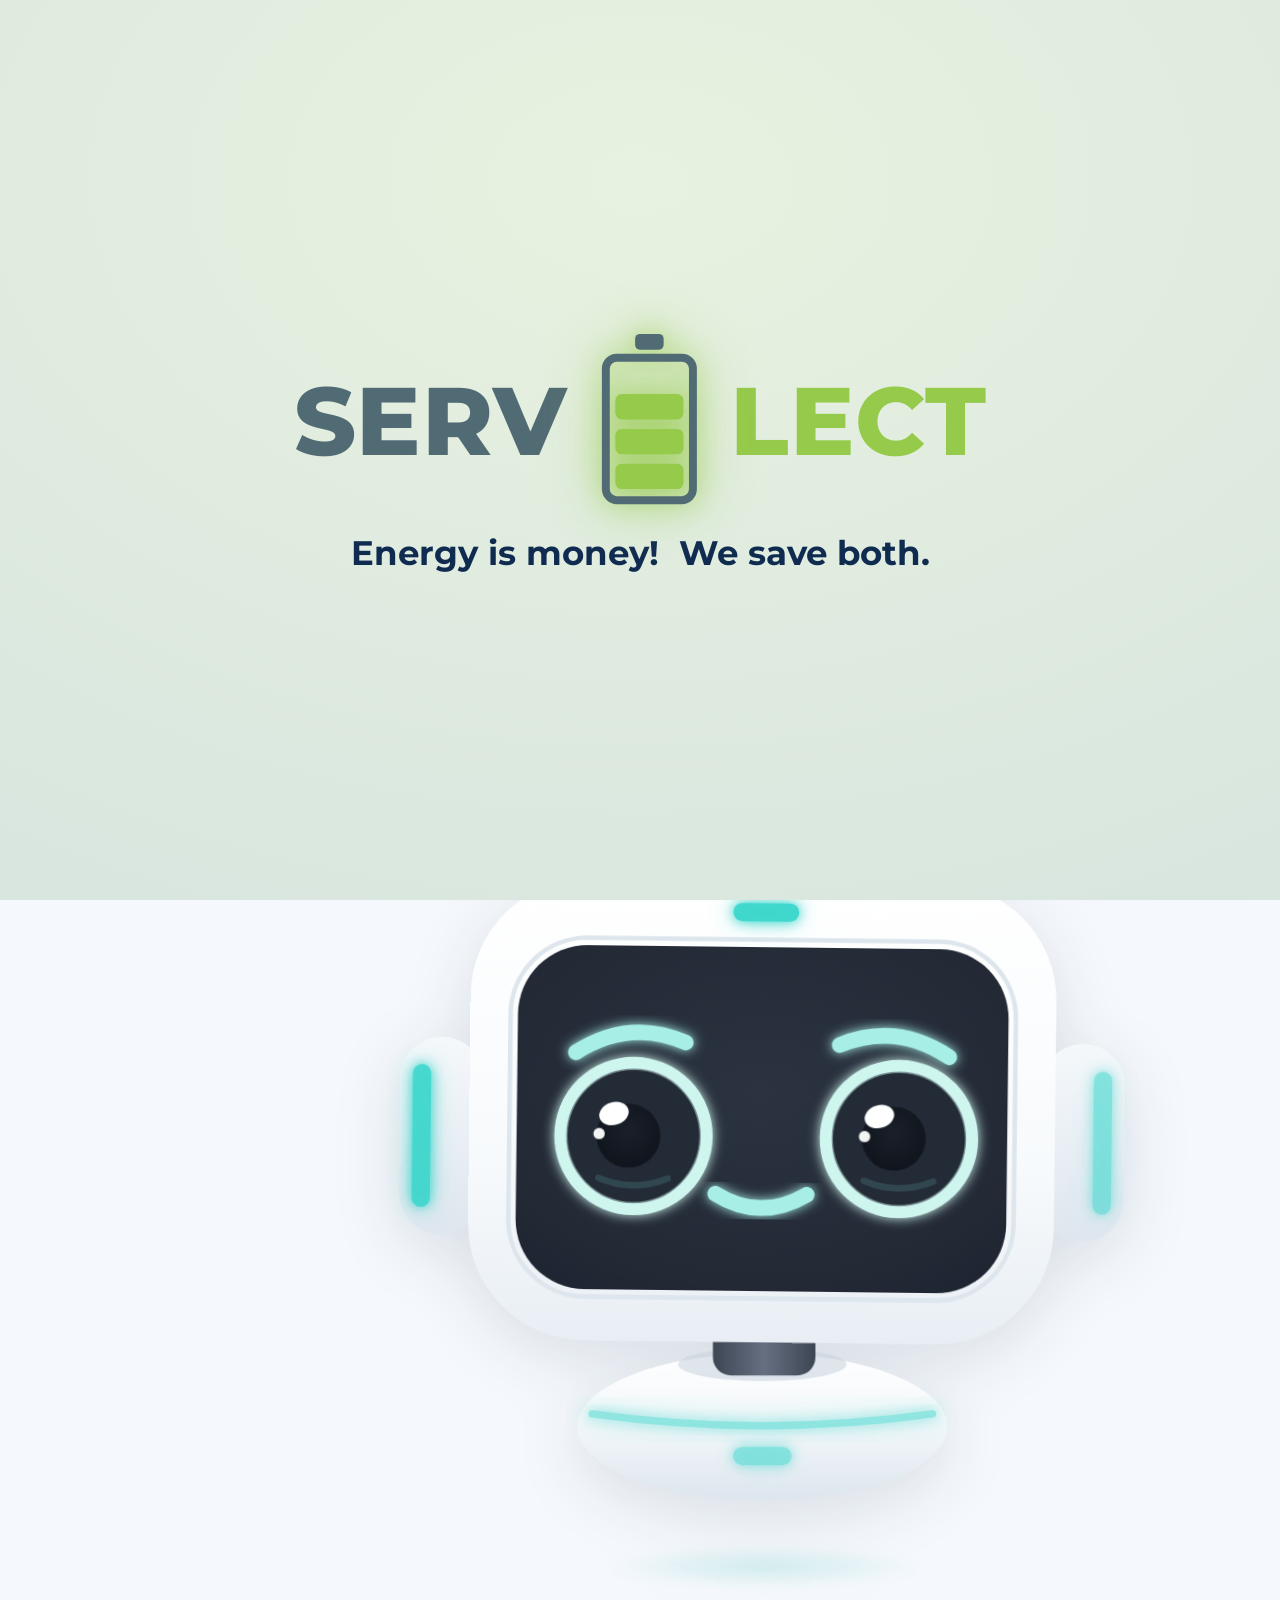
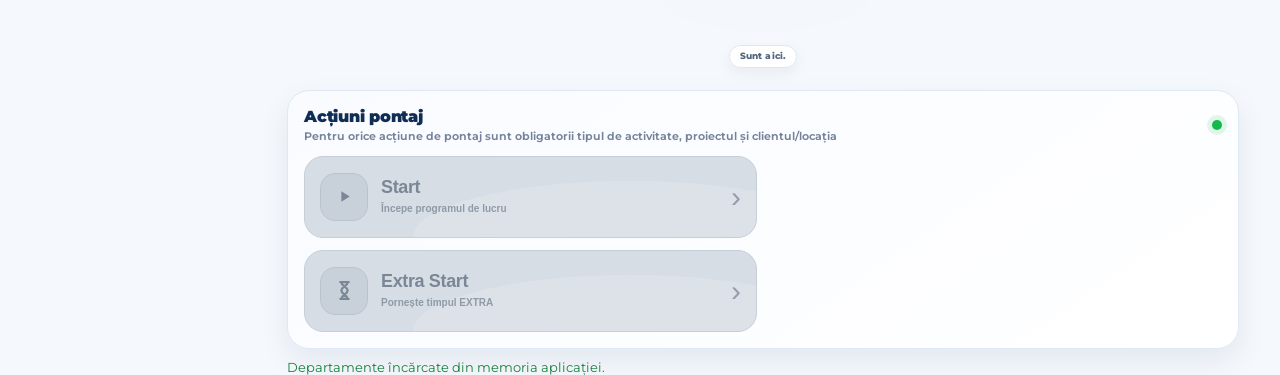
==== commit 392df966: "Add files via upload" ====
--- a/index.html
+++ b/index.html
@@ -1045,8 +1045,19 @@
     .admin-profile-actions-v4966{display:flex;flex-wrap:wrap;gap:10px}
     .admin-profile-actions-v4966 button,.admin-profile-actions-v4966 a{display:inline-flex;align-items:center;justify-content:center;min-height:44px;gap:7px;padding:10px 16px;border-radius:12px;text-decoration:none;font-weight:800;font-size:12px;cursor:pointer;border:1px solid #0f66d7;background:#0f66d7;color:#fff}
     .admin-profile-actions-v4966 button.secondary,.admin-profile-actions-v4966 a.secondary{background:#fff;color:#1255a6;border-color:#bfd5ee}
-    body.administrativ-profile-v4966 #actionCenterV51,body.administrativ-profile-v4966 #invoireBox,body.administrativ-profile-v4966 #leavePanel,body.administrativ-profile-v4966 .activity-steps-v499 > .activity-step-v499:not(:first-child),body.administrativ-profile-v4966 #activeDashboardV48,body.administrativ-profile-v4966 .profile-live-v49,body.administrativ-profile-v4966 #selectionReadinessV481{display:none!important}
-    body.administrativ-profile-v4966 .admin-profile-card-v4966{display:block}
+    /* ADMIN3: Vlad Taran poate trimite numai concedii si invoiri, cu note.
+       Formularele existente raman in DOM (si pastreaza validarea/sincronizarea). */
+    body.administrativ-profile-v4966 #actionCenterV51,
+    body.administrativ-profile-v4966 #activeDashboardV48,
+    body.administrativ-profile-v4966 .profile-live-v49,
+    body.administrativ-profile-v4966 #selectionReadinessV481,
+    body.administrativ-profile-v4966 #servelectPetPanelV499,
+    body.administrativ-profile-v4966 .admin-profile-card-v4966{display:none!important}
+    body.administrativ-profile-v4966 .activity-main-grid-v499 > div:not(:first-child){display:none!important}
+    body.administrativ-profile-v4966 .activity-main-grid-v499{grid-template-columns:minmax(0,1fr)!important}
+    body.administrativ-profile-v4966.administrativ-leave-v4966 .activity-steps-v499 > .activity-step-v499:last-child{display:none!important}
+    body.administrativ-profile-v4966 #invoireBox,body.administrativ-profile-v4966 #leavePanel{margin-top:14px}
+    body.administrativ-profile-v4966 .auxiliary-request-number-v4917{display:none!important}
     body.administrativ-profile-v4966 .hero .panel > header h2{font-size:19px}
     body.administrativ-profile-v4966 .hero .panel > p.sub,body.administrativ-profile-v4966 .hero .rail{display:none!important}
     @media(max-width:520px){.admin-profile-card-v4966{padding:16px}.admin-profile-actions-v4966{flex-direction:column}.admin-profile-actions-v4966 button,.admin-profile-actions-v4966 a{width:100%}}
@@ -1951,17 +1962,60 @@
     return key==='vlad taran'||key==='taran vlad';
   }
   function isAdministrativeProfileV4966_(){return isAdministrativeIdentityV4966_(empSel&&empSel.value);}
+  const ADMIN_REQUEST_TYPES_V4967_=new Set(['concediu de odihna','concediu medical','concediu pentru ore suplimentare','invoire']);
+  function isAdministrativeInvoireAllowedV4967_(action,name){
+    return !isAdministrativeIdentityV4966_(name)||_normAction(action)==='invoire';
+  }
   function applyAdministrativeUiV4966_(){
     const administrative=isAdministrativeProfileV4966_();
-    document.body.classList.toggle('administrativ-profile-v4966',administrative);
+    const body=document.body;
+    body.classList.toggle('administrativ-profile-v4966',administrative);
+    if(actSel){
+      for(const option of actSel.options){
+        if(!option.value)continue;
+        if(!option.dataset.originalLabelV4967)option.dataset.originalLabelV4967=option.textContent;
+        const isAllowed=ADMIN_REQUEST_TYPES_V4967_.has(String(option.value).toLowerCase());
+        option.disabled=administrative&&!isAllowed;
+        option.hidden=administrative&&!isAllowed;
+        if(administrative&&option.value==='invoire')option.textContent='Învoire';
+        else option.textContent=option.dataset.originalLabelV4967;
+      }
+      if(administrative&&!ADMIN_REQUEST_TYPES_V4967_.has(String(actSel.value||'').toLowerCase()))actSel.value='';
+    }
+    const isLeave=administrative&&LEAVE_TYPES_SET.has(String(actSel&&actSel.value||'').toLowerCase());
+    body.classList.toggle('administrativ-leave-v4966',isLeave);
     const card=document.getElementById('administrativProfileV4966');
-    if(card)card.hidden=!administrative;
+    if(card)card.hidden=true; // Cererile sunt singurele instrumente afisate pe profil.
+    const labels=[
+      ['.hero .panel > header h2',administrative?'Concedii și învoiri':'Înregistrare activitate'],
+      ['#activityContextTitleV499',administrative?'Profil':'Context'],
+      ['#activityContextTitleV499 + .activity-step-hint-v499',administrative?'Selectează profilul pentru care trimiți cererea.':'Alege profilul pentru care înregistrezi activitatea.'],
+      ['#activityMainTitleV499',administrative?'Tipul cererii':'Activitate'],
+      ['#activityDetailsTitleV499',administrative?'Notă pentru învoire':'Detalii'],
+      ['#activityMainTitleV499 + .activity-step-hint-v499',administrative?'Selectează un tip de concediu sau învoire.':'Completează activitatea curentă. Tipul de activitate, proiectul și clientul sunt obligatorii.'],
+      ['#activityDetailsTitleV499 + .activity-step-hint-v499',administrative?'Nota este trimisă împreună cu învoirea.':'Adaugă o notă și verifică selecțiile.'],
+      ['label[for="activitySelect"]',administrative?'Tip cerere':'Tip de activitate'],
+      ['label[for="notes"]',administrative?'Notă pentru învoire (opțional)':'Notă (opțional)'],
+      ['#invoireBox .auxiliary-request-hint-v4917',administrative?'Alege intervalul, adaugă o notă și trimite învoirea.':'Poate fi trimisă și când pontajul normal sau EXTRA este activ.'],
+      ['#invoireBox .kicker',administrative?'Alege intervalul în format 24h și apasă „Trimite învoirea”.':'Selectează intervalul în format 24h și apasă Trimite învoirea. Sesiunea de pontaj activă continuă separat.'],
+      ['#leavePanel .auxiliary-request-hint-v4917',administrative?'Selectează zilele și, opțional, adaugă o notă către HR.':'Poate fi trimisă și când pontajul normal sau EXTRA este activ.'],
+      ['#leavePanel .kicker',administrative?'Selectează zile individuale sau un interval, completează emailul personal și nota opțională, apoi trimite cererea.':'Adaugă zile individuale sau un interval, completează emailul personal și trimite cererea către HR. Sesiunea activă nu este oprită.']
+    ];
+    for(const [selector,text] of labels){
+      const el=document.querySelector(selector);if(!el)continue;
+      if(selector==='label[for="activitySelect"]'&&!administrative){
+        // Restauram indicatorul de obligatoriu pentru ceilalti colegi.
+        const html='Tip de activitate <span class="required-v481">obligatoriu</span>';if(el.innerHTML!==html)el.innerHTML=html;
+      }else if(el.textContent!==text)el.textContent=text;
+    }
+    const note=notesEl;if(note)note.placeholder=administrative?'Motiv / detalii pentru învoire':'ex: Proiect X, client Y';
     if(administrative){
-      document.body.classList.remove('pontaj-active-v48');
+      body.classList.remove('pontaj-active-v48');
       const dash=document.getElementById('activeDashboardV48');if(dash)dash.hidden=true;
-      // Interfață neutră: fără text privind obligațiile sau istoricul pontajului.
       const msg=document.getElementById('empStatus');if(msg)msg.textContent='';
     }
+    if(leavePanel)leavePanel.style.display=(actSel&&LEAVE_TYPES_SET.has(String(actSel.value||'').toLowerCase()))?'':'none';
+    if(invoireBox)invoireBox.style.display=(actSel&&String(actSel.value||'').toLowerCase()==='invoire')?'block':'none';
   }
   function forceAdministrativeDepartmentV4966_(map){
     if(!map||!map.byDept||!map.byName)return map;
@@ -2009,8 +2063,8 @@
       name,
       department: (deptSel.value || deptFromMap || '').trim(),
       activity: actSel.value || '',
-      location: (locInput.value || '').trim(),
-      project: (projectSel && !projectSel.disabled ? projectSel.value : '') || '',
+      location: isAdministrativeProfileV4966_()?'':(locInput.value || '').trim(),
+      project: isAdministrativeProfileV4966_()?'':((projectSel && !projectSel.disabled ? projectSel.value : '') || ''),
       notesPayload: composeNotesPayload(),
       invoireInterval: getInvoireIntervalLabel(),
       device: navigator.userAgent || '',
@@ -2164,7 +2218,7 @@
     if (invMarker){
       notes = notes ? (notes + ' ' + invMarker) : invMarker;
     }
-    return withProjectMarker_(notes, (projectSel && projectSel.value) || '');
+    return withProjectMarker_(notes, isAdministrativeProfileV4966_()?'':((projectSel && projectSel.value) || ''));
   }
 
   function syncInvoireUI(){
@@ -2674,7 +2728,7 @@
     const activeWarnV4937=document.getElementById('activeRequiredWarningV4937');if(activeWarnV4937){activeWarnV4937.classList.toggle('visible',hasSel&&labelsV4937.length>0&&(running||extraR));activeWarnV4937.textContent=labelsV4937.length?warnTextV4937+' Intră la Detalii, completează și apoi poți continua.':'';}
     const disabledHintV4937=labelsV4937.length?'Completează '+labelsV4937.join(', ')+' pentru a activa acest buton.':'';
     [btnStart,btnPause,btnUnpause,btnFinish,btnExtraStart,btnExtraFinish].forEach(b=>{if(!b)return;if(disabledHintV4937)b.setAttribute('title',disabledHintV4937);else b.removeAttribute('title');});
-    if(btnInvoire)btnInvoire.disabled=!hasSel||!isInvoireActivity()||isAdministrativeProfileV4966_();
+    if(btnInvoire)btnInvoire.disabled=!hasSel||!isInvoireActivity();
     if(isAdministrativeProfileV4966_())[btnStart,btnFinish,btnPause,btnUnpause,btnExtraStart,btnExtraFinish].forEach(b=>{if(b)b.disabled=true;});
     updateSelectionSummaryV481_();renderDashboardV481_();
     updateDetailsLockV481_();
@@ -2853,8 +2907,8 @@
   }
 
   /*********************** OFFLINE-FIRST V4.8.1 ************************/
-  const PONTAJ_VERSION = '4.9.65-admin2';
-  const PONTAJ_BUILD = 'offline-first-v4.9.65-admin2-20261031';
+  const PONTAJ_VERSION = '4.9.65-admin3';
+  const PONTAJ_BUILD = 'offline-first-v4.9.65-admin3-20261104';
   const SYNC_PROTOCOL_V48 = 'servelect-pontaj-sync/v4.8';
   const UI_BUILD_MARKER_KEY_V48 = 'pontaj/uiBuild/current';
   const LOCAL_STATE_MAP_KEY_V48 = 'pontaj/stateByEmployee/v4.8';
@@ -3805,7 +3859,7 @@
   }
 
   async function enqueueActionV48_(snapshot){
-    if(snapshot&&isAdministrativeIdentityV4966_(snapshot.name))throw new Error('Profilul Administrativ nu poate înregistra acțiuni de pontaj.');
+    if(snapshot&&!isAdministrativeInvoireAllowedV4967_(snapshot.action,snapshot.name))throw new Error('Profilul Administrativ permite doar învoiri, nu acțiuni de pontaj.');
     if(!offlineReadyV48_)throw new Error('Memoria offline nu este încă pregătită.');
     if(!snapshot||!snapshot.requestId||!snapshot.name||!snapshot.clientTimestamp)throw new Error('Snapshotul acțiunii este incomplet.');
     const timeActionV4937=['start','extra_start','pause','unpause','finish','extra_finish'].includes(_normAction(snapshot.action));
@@ -4236,7 +4290,6 @@
 
   async function submitInvoire(snapshot){
     const ctx=snapshot;
-    if(ctx&&isAdministrativeIdentityV4966_(ctx.name)){setInvoireStatus('Profilul Administrativ nu înregistrează învoiri.','warn');return;}
     const now=Date.now(); if(busy||now-lastActionAt<180)return;
     if(!ctx||!ctx.department){setInvoireStatus('Alege departamentul.','err');return;}
     if(!ctx.name){setInvoireStatus('Selectează angajat.','err');return;}
@@ -5138,7 +5191,6 @@
 
     document.getElementById('btnLeave').addEventListener('click', async () => {
       setLeaveStatus('', '');
-      if(isAdministrativeProfileV4966_()){setLeaveStatus('Profilul Administrativ nu înregistrează concedii.','err');return;}
       if (!deptSel.value) { setLeaveStatus('Alege departamentul.', 'err'); return; }
       if (!empSel.value)  { setLeaveStatus('Selectează angajat.', 'err'); return; }
 
